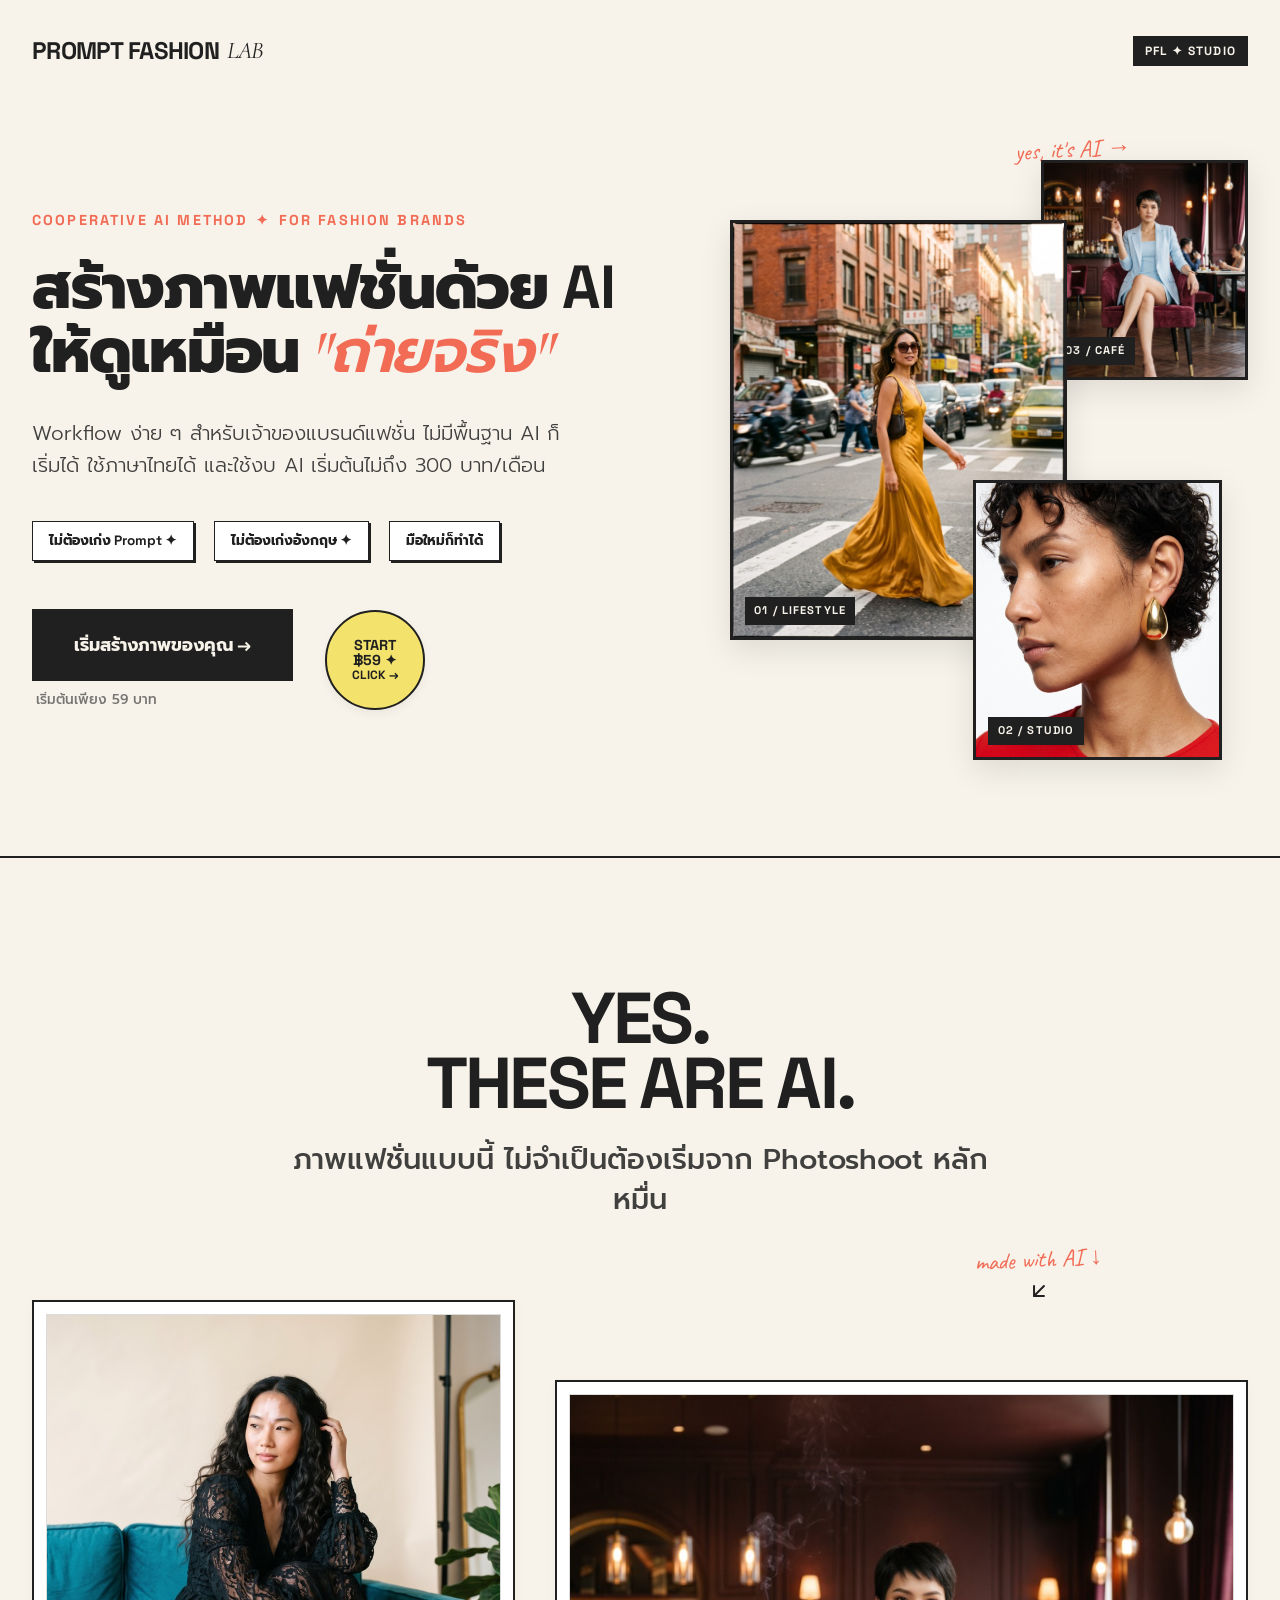
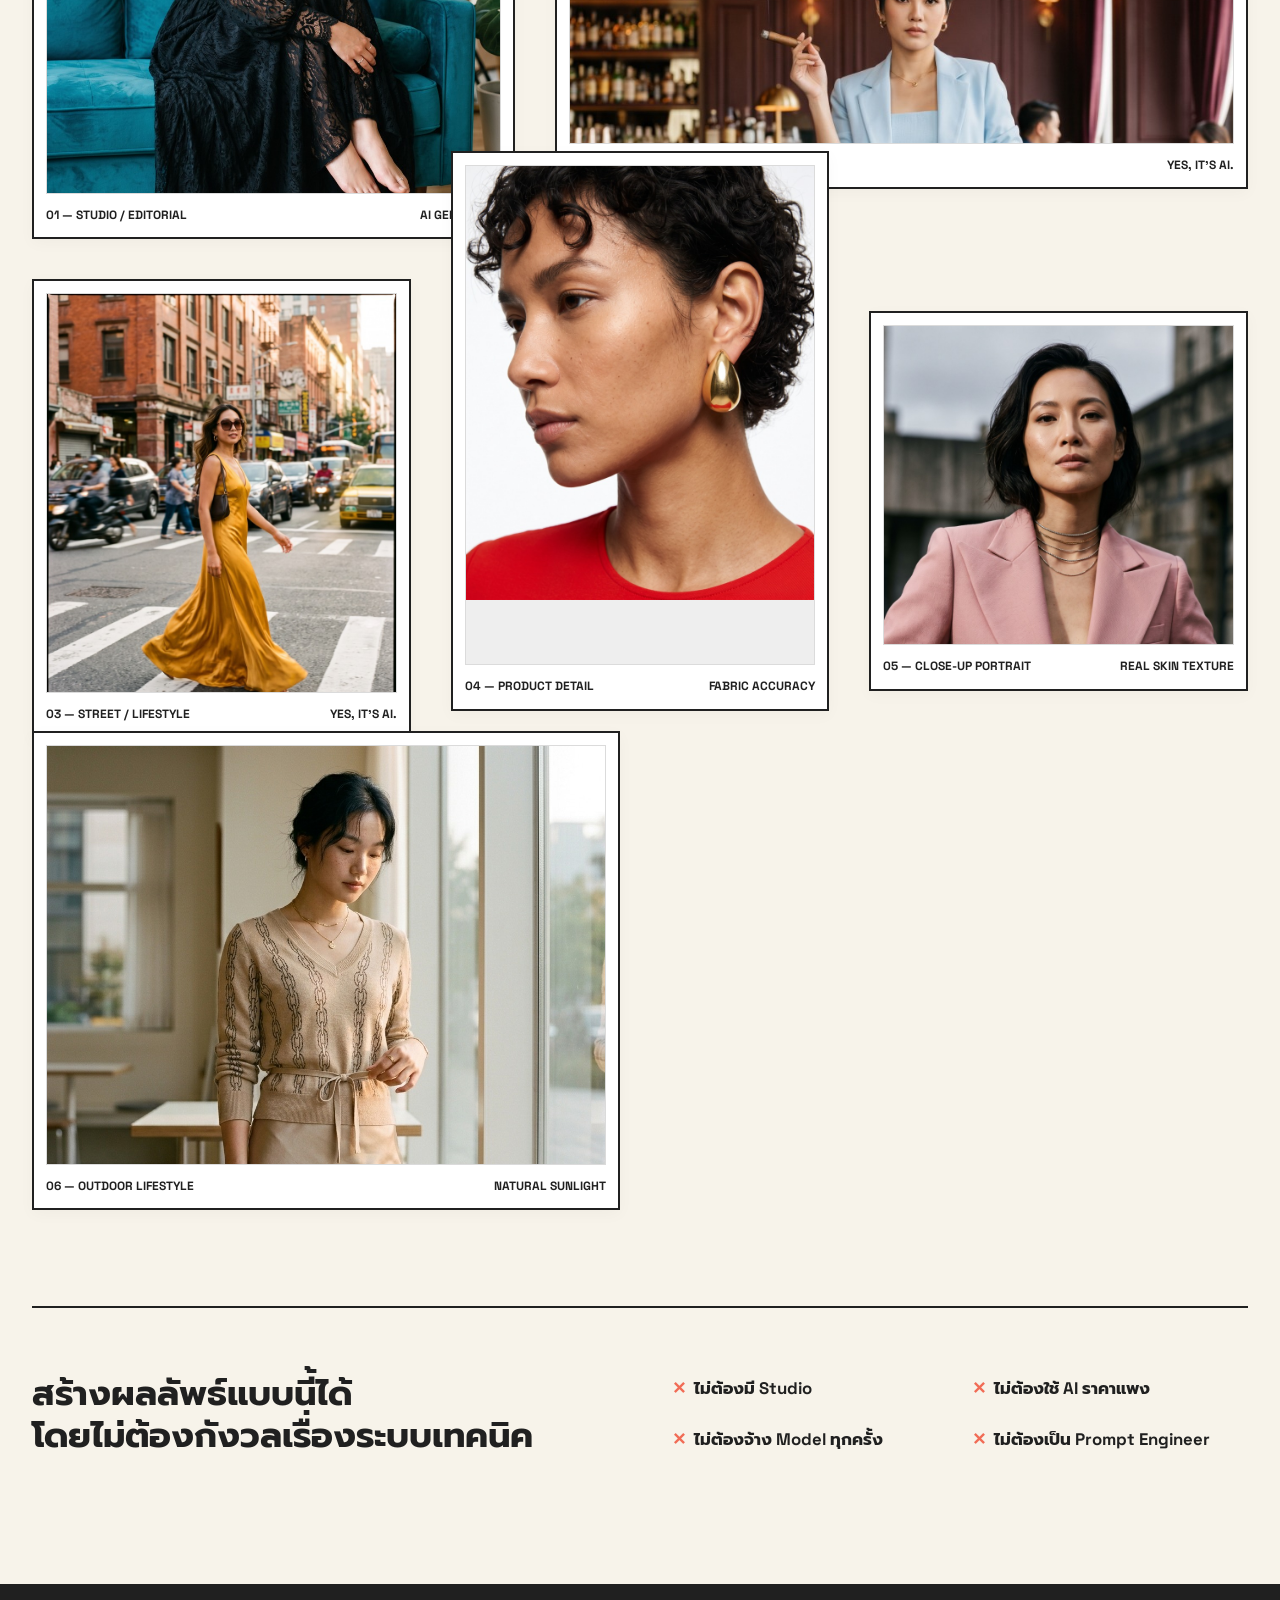
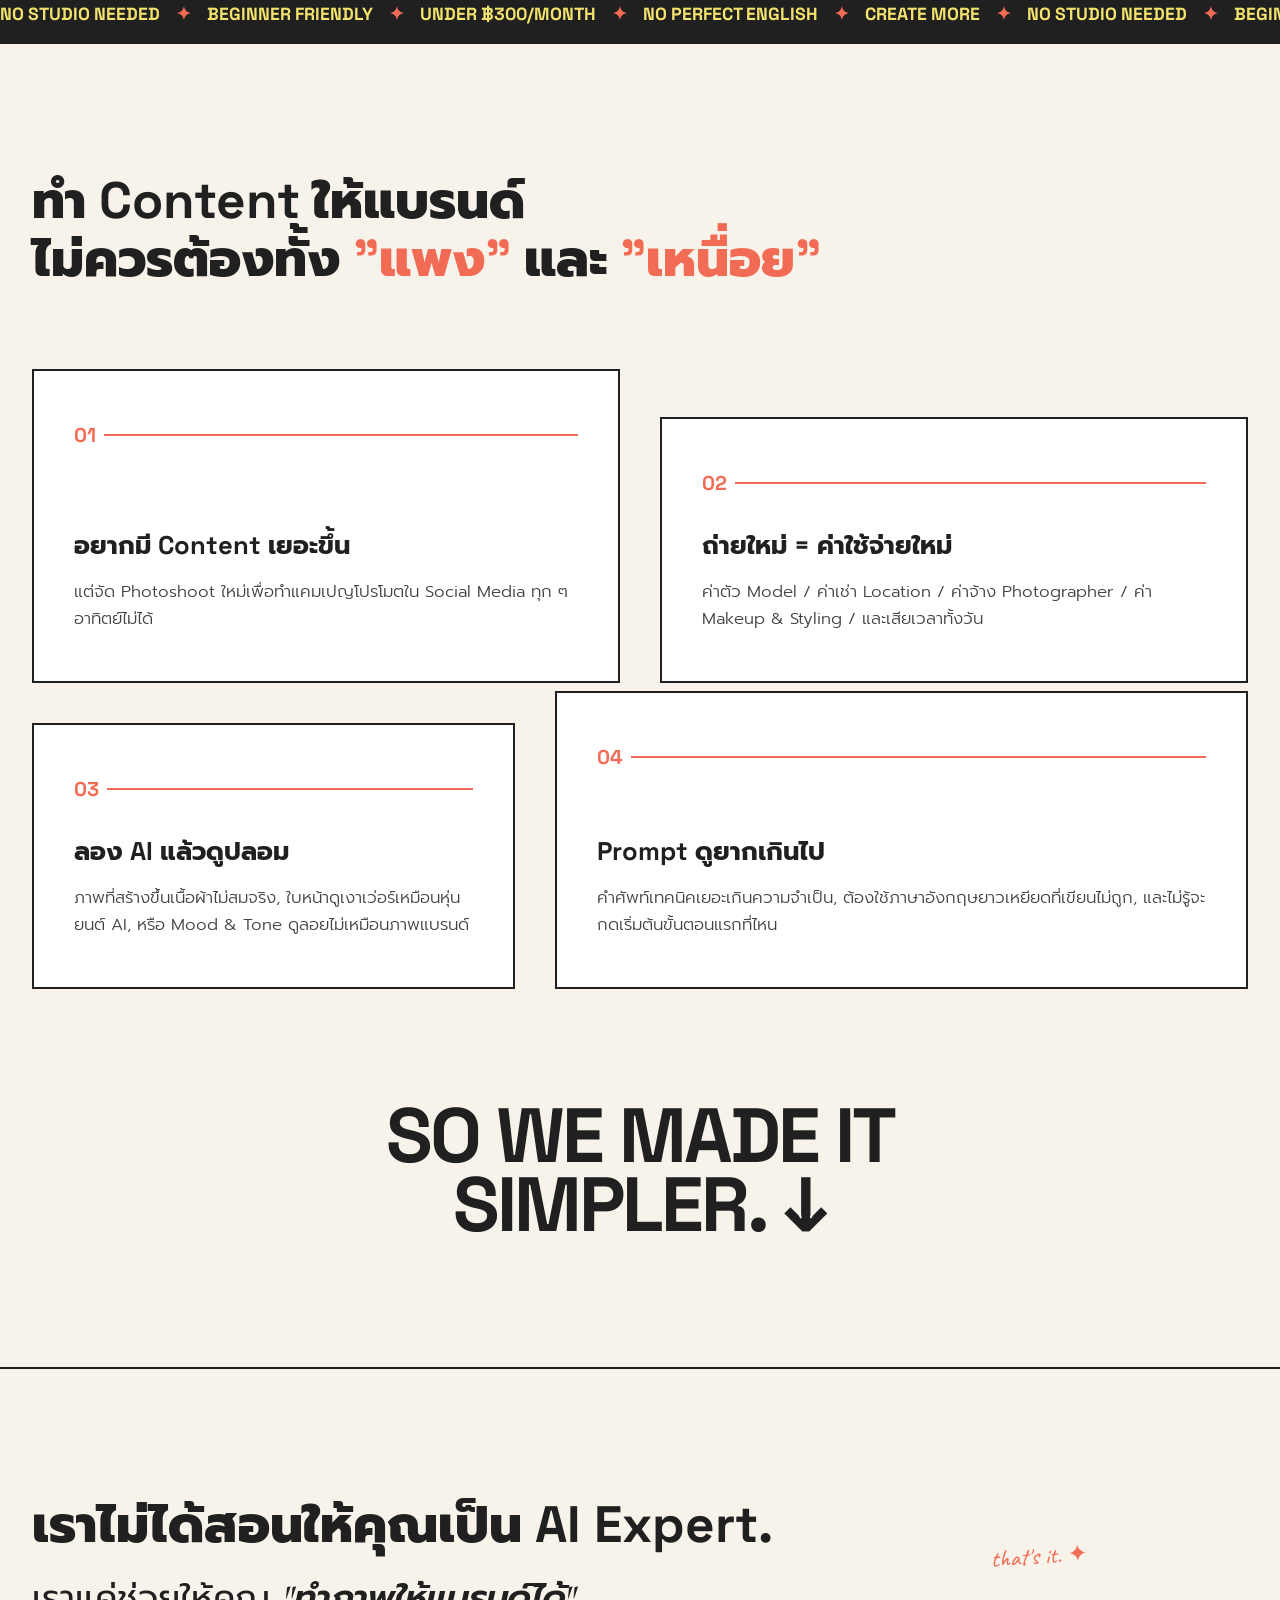
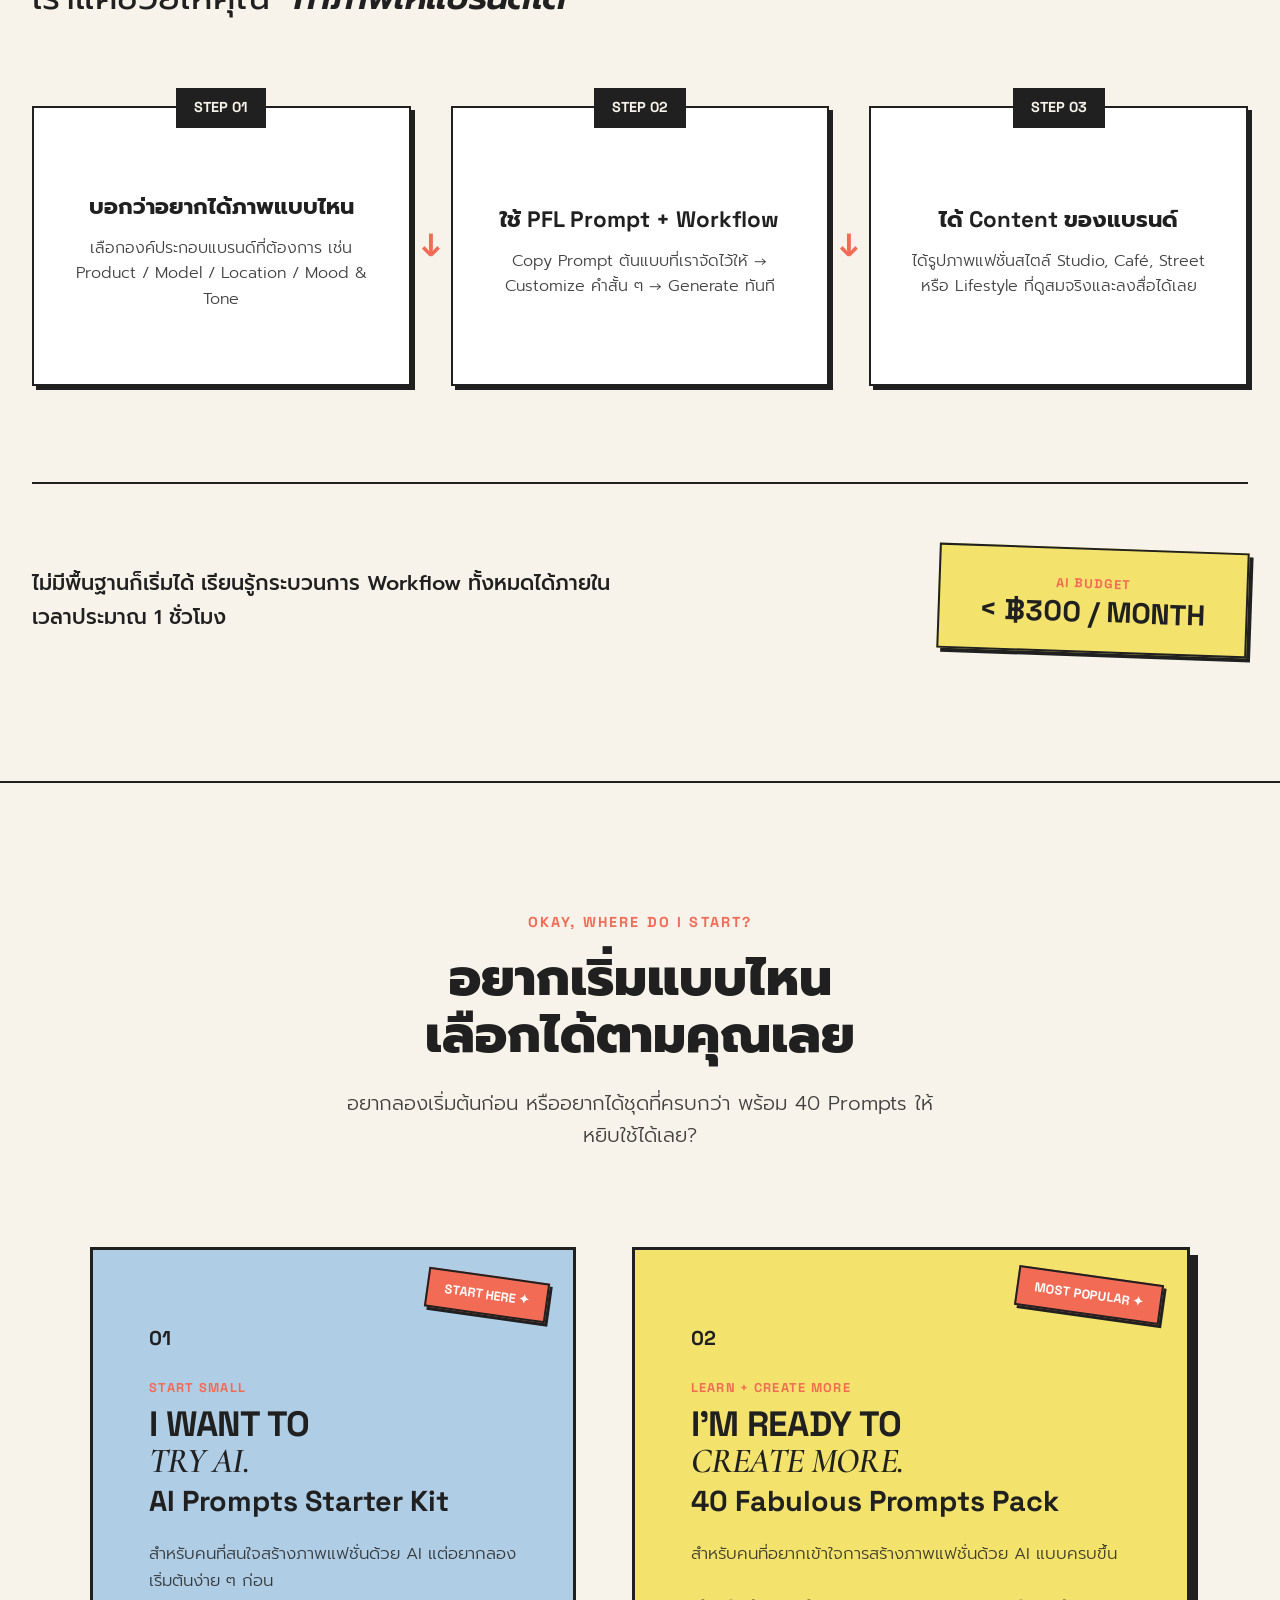
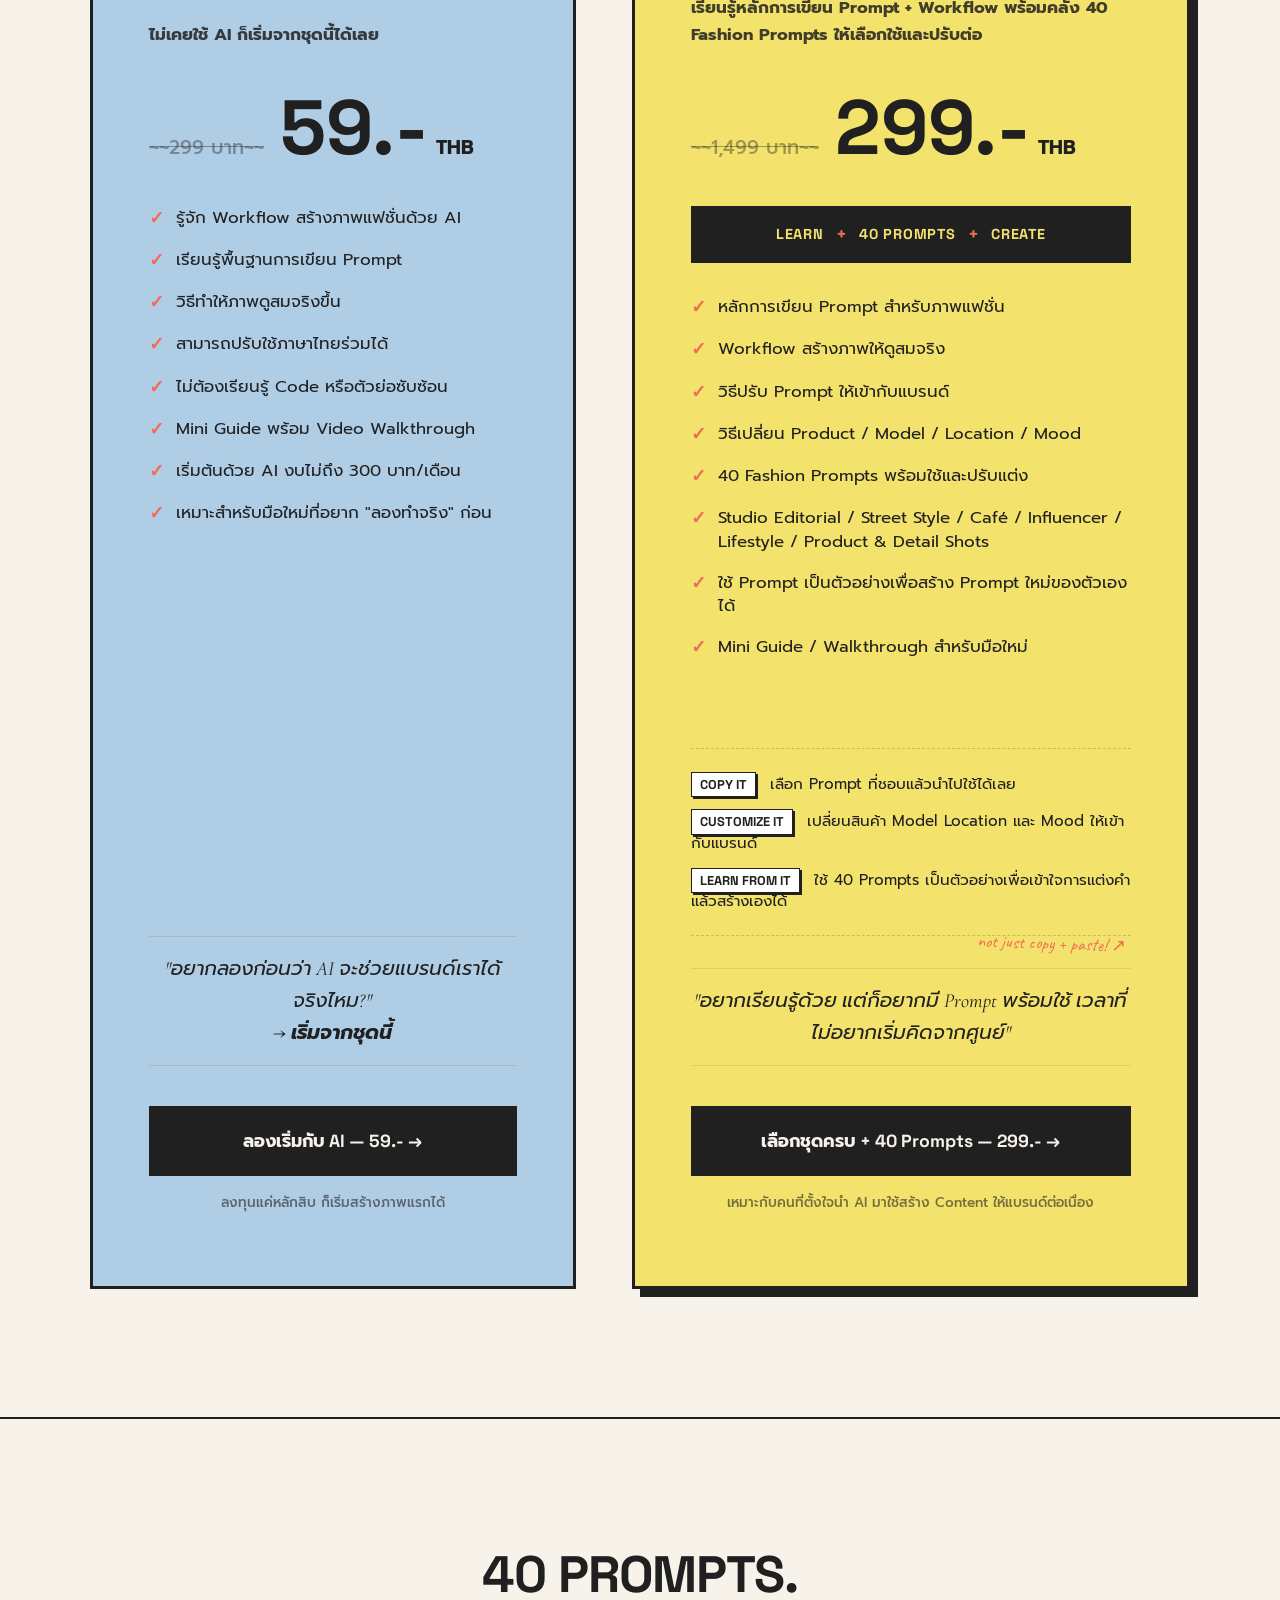
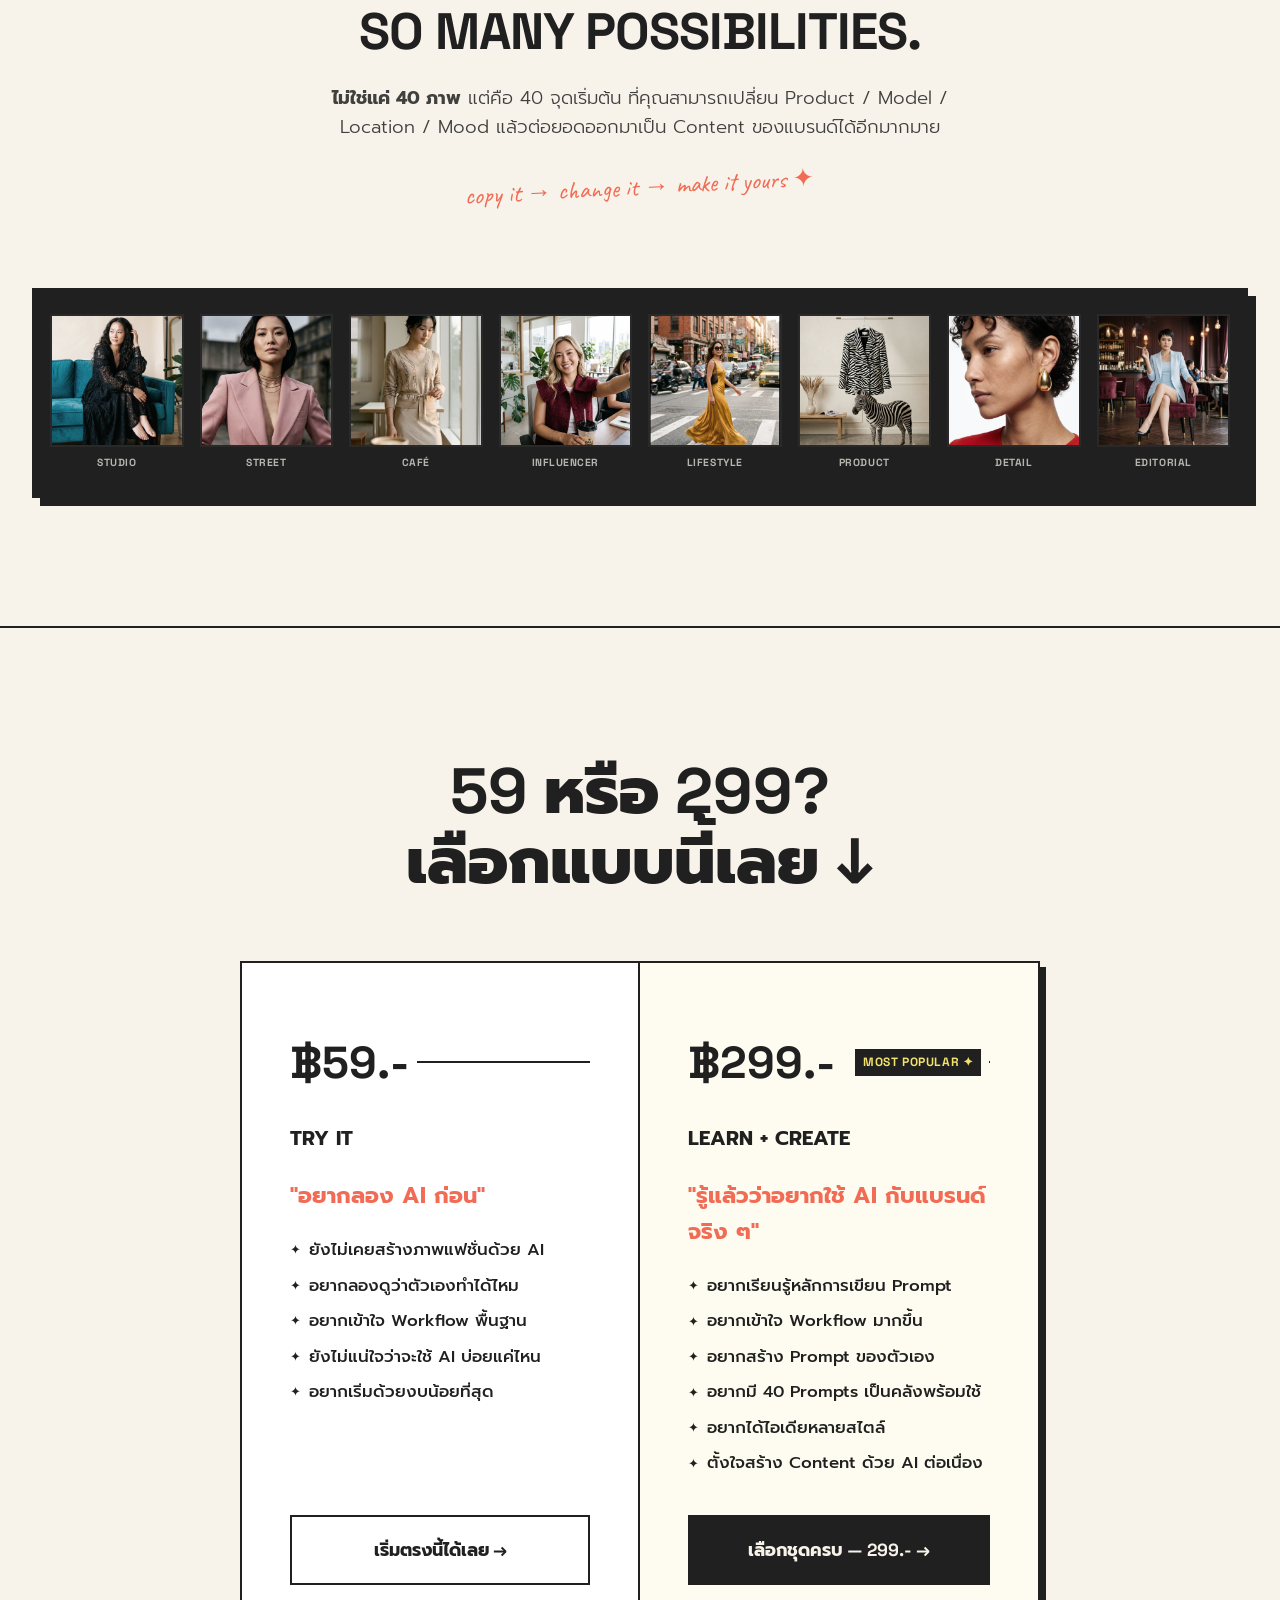
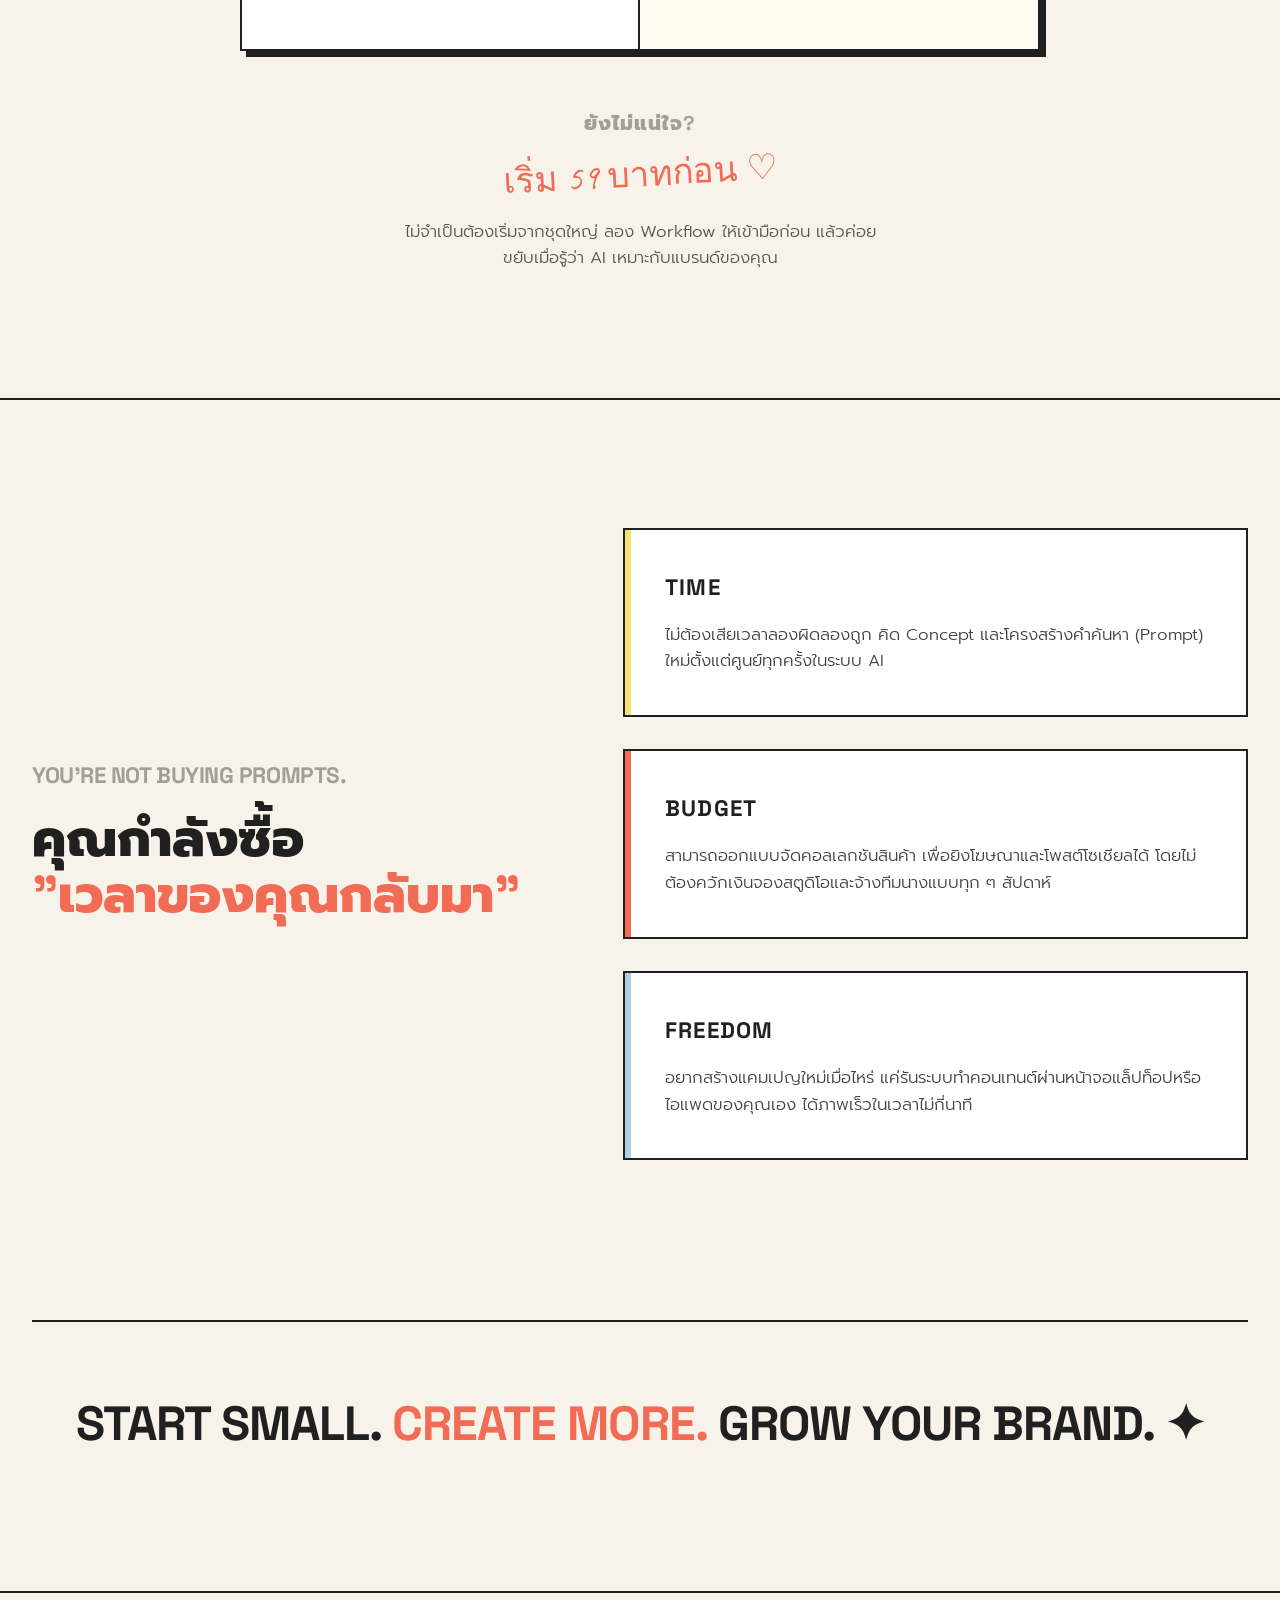
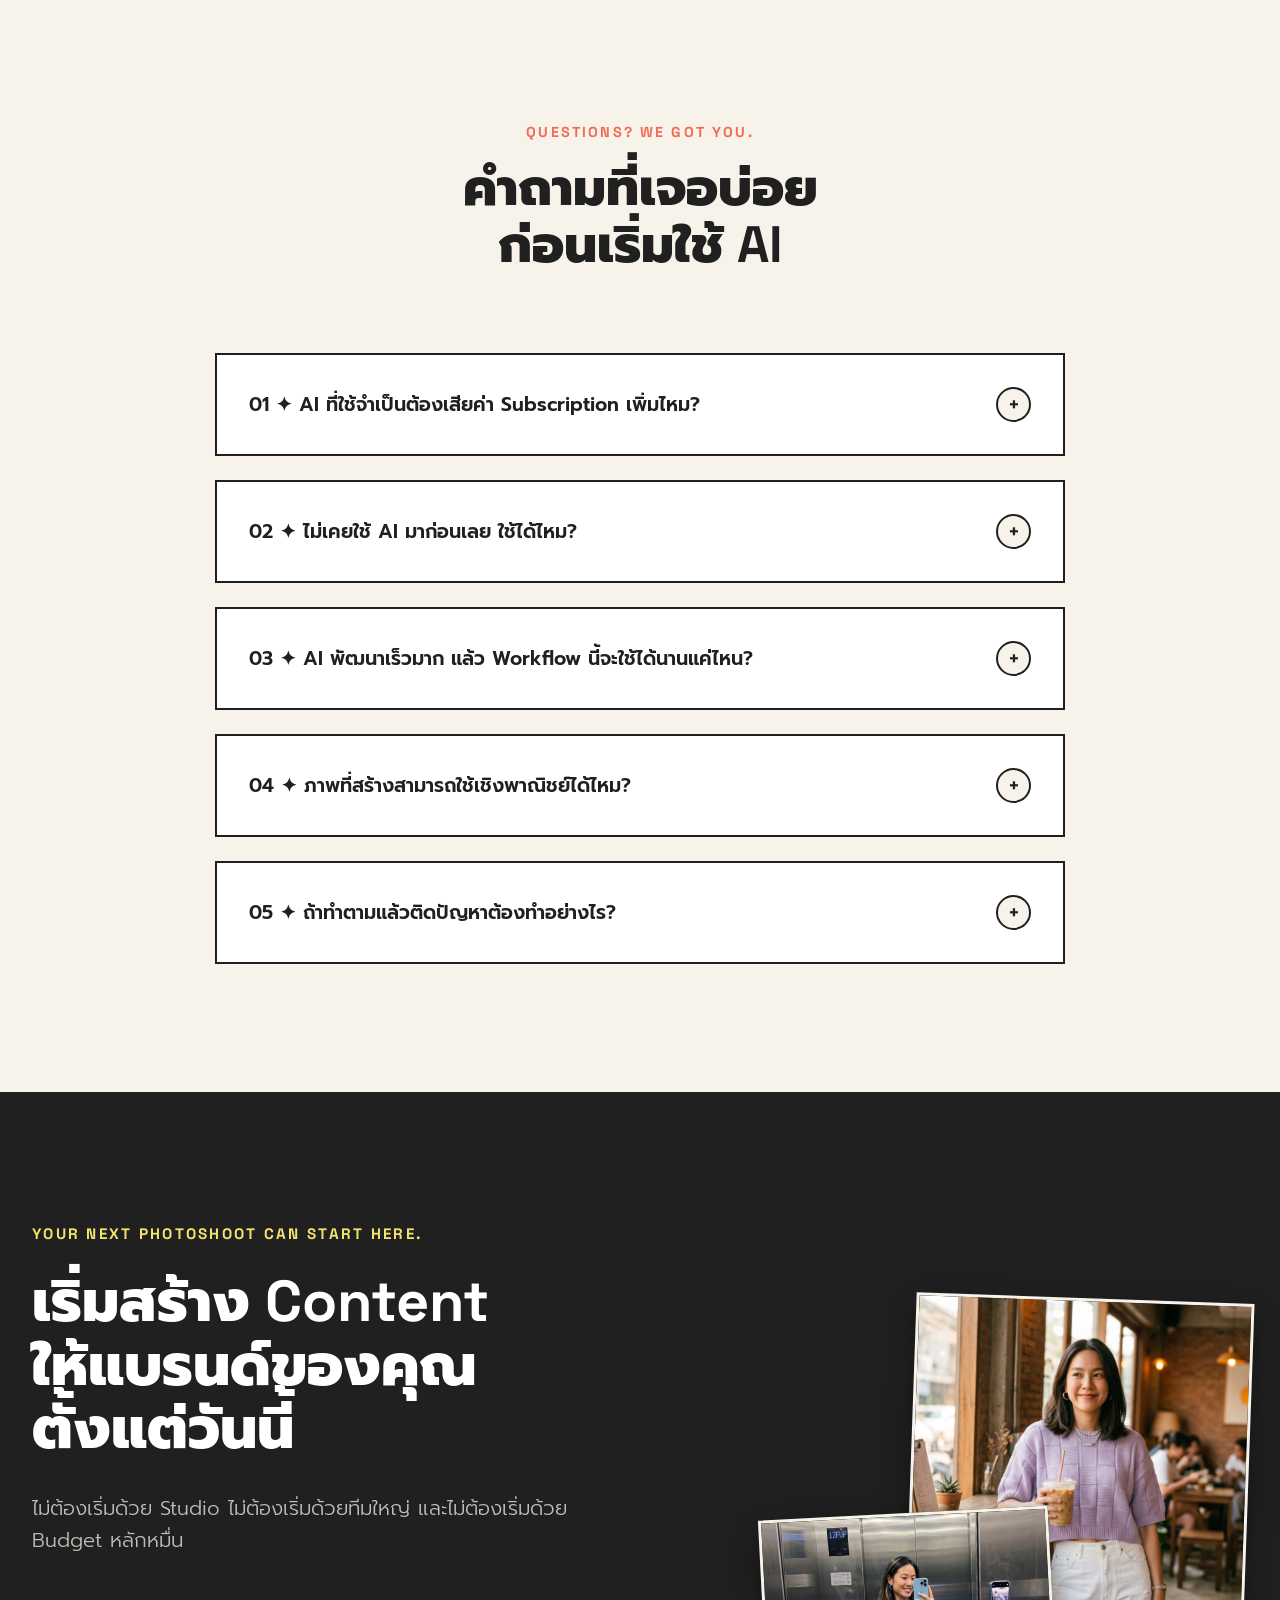
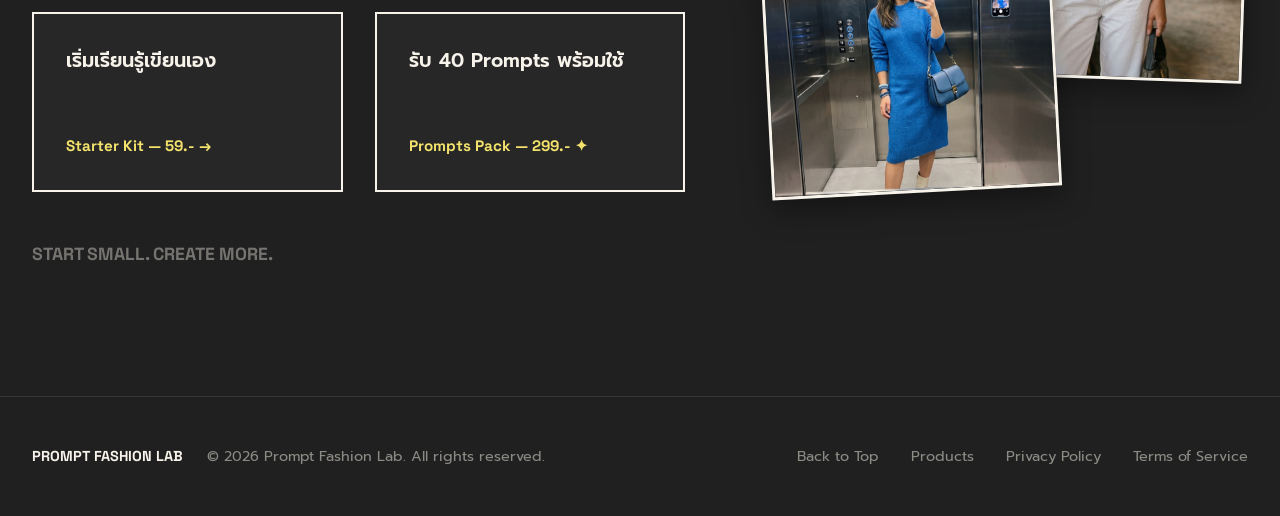
==== index.html @ 4fd1cf27 "New page REnew the page , new style" ====
<!DOCTYPE html>
<html lang="th">
<head>
  <meta charset="UTF-8">
  <meta name="viewport" content="width=device-width, initial-scale=1.0">
  <meta name="description" content="สร้างภาพนางแบบแฟชั่นและคอนเทนต์ร้านค้าสุดพรีเมียมด้วย AI ในราคาประหยัด ด้วยคู่มือ Prompt Fashion Lab (PFL) ที่เข้าใจง่ายและเหมาะสำหรับมือใหม่">
  <meta name="keywords" content="AI, Prompt Fashion Lab, Fashion AI, AI Prompts, Prompts for fashion, สร้างภาพนางแบบ, ร้านค้าแฟชั่น">
  <title>สร้างภาพแฟชั่นด้วย AI ให้ดูเหมือนถ่ายจริง | Prompt Fashion Lab</title>
  
  <!-- Tailwind is explicitly avoided as per stack rules. Vanilla CSS is loaded below. -->
  <link rel="stylesheet" href="styles.css">
</head>
<body>

  <!-- ==========================================
       HEADER / NAVIGATION
       ========================================== -->
  <header>
    <div class="container nav-container">
      <a href="#hero" class="logo">
        PROMPT FASHION <span>LAB</span>
      </a>
      <div class="brand-badge">PFL ✦ STUDIO</div>
    </div>
  </header>

  <!-- ==========================================
       SECTION 1 — HERO
       ========================================== -->
  <section id="hero" class="hero">
    <div class="container hero-grid">
      <div class="hero-content reveal">
        <div class="hero-tagline">
          <span>COOPERATIVE AI METHOD</span> ✦ <span>FOR FASHION BRANDS</span>
        </div>
        <h1 class="hero-title">
          สร้างภาพแฟชั่นด้วย AI<br>
          ให้ดูเหมือน <span class="italic-serif">"ถ่ายจริง"</span>
        </h1>
        <p class="hero-desc">
          Workflow ง่าย ๆ สำหรับเจ้าของแบรนด์แฟชั่น ไม่มีพื้นฐาน AI ก็เริ่มได้ ใช้ภาษาไทยได้ และใช้งบ AI เริ่มต้นไม่ถึง 300 บาท/เดือน
        </p>
        
        <div class="hero-benefits">
          <span class="benefit-label">ไม่ต้องเก่ง Prompt ✦</span>
          <span class="benefit-label">ไม่ต้องเก่งอังกฤษ ✦</span>
          <span class="benefit-label">มือใหม่ก็ทำได้</span>
        </div>

        <div class="hero-cta-area">
          <div class="hero-cta-wrap">
            <a href="#products" class="btn btn-black">เริ่มสร้างภาพของคุณ →</a>
            <span class="cta-subtext">เริ่มต้นเพียง 59 บาท</span>
          </div>
          
          <!-- Playful sticker badge -->
          <div class="sticker-container">
            <div class="sticker-rotate" onclick="document.getElementById('products').scrollIntoView({behavior: 'smooth'})">
              START<br>
              ฿59 ✦
              <span>CLICK →</span>
            </div>
          </div>
        </div>
      </div>

      <!-- Asymmetric Collage -->
      <div class="hero-collage reveal" style="transition-delay: 0.15s;">
        <span class="handwritten hero-handnote">yes, it's AI →</span>
        
        <!-- Large lifestyle fashion image -->
        <div class="collage-img collage-1">
          <img src="images/hero_lifestyle.jpg" alt="Realistic AI lifestyle fashion photo">
          <span class="editorial-label">01 / LIFESTYLE</span>
        </div>
        
        <!-- Smaller studio editorial image -->
        <div class="collage-img collage-2">
          <img src="images/hero_studio.jpg" alt="Realistic AI studio editorial photo">
          <span class="editorial-label">02 / STUDIO</span>
        </div>
        
        <!-- Smaller café/influencer image -->
        <div class="collage-img collage-3">
          <img src="images/hero_cafe.jpg" alt="Realistic AI café portrait">
          <span class="editorial-label">03 / CAFÉ</span>
        </div>
      </div>
    </div>
  </section>

  <!-- ==========================================
       SECTION 2 — SOCIAL PROOF THROUGH VISUALS
       ========================================== -->
  <section class="social-proof section-padding">
    <div class="container">
      <div class="social-proof-header reveal">
        <h2 class="proof-title">YES.<br>THESE ARE AI.</h2>
        <p class="proof-sub">ภาพแฟชั่นแบบนี้ ไม่จำเป็นต้องเริ่มจาก Photoshoot หลักหมื่น</p>
      </div>

      <div class="gallery-layout reveal">
        <!-- Gallery Handnote -->
        <div class="gallery-handnote">
          <span class="handwritten">made with AI ↓</span>
          <svg width="24" height="24" viewBox="0 0 24 24" fill="none" stroke="currentColor" stroke-width="2" stroke-linecap="round" stroke-linejoin="round">
            <line x1="12" y1="5" x2="12" y2="19"></line>
            <polyline points="19 12 12 19 5 12"></polyline>
          </svg>
        </div>

        <!-- 01 Studio Fashion Editorial -->
        <div class="gallery-item gi-1">
          <div class="gallery-img-wrapper">
            <img src="images/gallery_studio.jpg" alt="Studio Fashion Editorial model">
          </div>
          <div class="gallery-caption">
            <span>01 — STUDIO / EDITORIAL</span>
            <span>AI GENERATED</span>
          </div>
        </div>

        <!-- 02 Café Influencer Lifestyle -->
        <div class="gallery-item gi-2">
          <div class="gallery-img-wrapper">
            <img src="images/gallery_cafe.jpg" alt="Café influencer style photo">
          </div>
          <div class="gallery-caption">
            <span>02 — CAFÉ / IPHONE STYLE</span>
            <span>YES, IT'S AI.</span>
          </div>
        </div>

        <!-- 03 Bangkok Street Style -->
        <div class="gallery-item gi-3">
          <div class="gallery-img-wrapper">
            <img src="images/gallery_street.jpg" alt="Bangkok street fashion photo">
          </div>
          <div class="gallery-caption">
            <span>03 — STREET / LIFESTYLE</span>
            <span>YES, IT'S AI.</span>
          </div>
        </div>

        <!-- 04 Product Detail Shot -->
        <div class="gallery-item gi-4">
          <div class="gallery-img-wrapper">
            <img src="images/gallery_product_detail.jpg" alt="Product textile linen detail shot">
          </div>
          <div class="gallery-caption">
            <span>04 — PRODUCT DETAIL</span>
            <span>FABRIC ACCURACY</span>
          </div>
        </div>

        <!-- 05 Close-up Portrait -->
        <div class="gallery-item gi-5">
          <div class="gallery-img-wrapper">
            <img src="images/gallery_portrait.jpg" alt="Close-up portrait photography">
          </div>
          <div class="gallery-caption">
            <span>05 — CLOSE-UP PORTRAIT</span>
            <span>REAL SKIN TEXTURE</span>
          </div>
        </div>

        <!-- 06 Lifestyle Fashion Shot -->
        <div class="gallery-item gi-6">
          <div class="gallery-img-wrapper">
            <img src="images/gallery_lifestyle.jpg" alt="Lifestyle model posing outdoors">
          </div>
          <div class="gallery-caption">
            <span>06 — OUTDOOR LIFESTYLE</span>
            <span>NATURAL SUNLIGHT</span>
          </div>
        </div>
      </div>

      <!-- Gallery Footer Copy -->
      <div class="gallery-footer-info reveal">
        <h3 class="gallery-footer-title">
          สร้างผลลัพธ์แบบนี้ได้<br>
          โดยไม่ต้องกังวลเรื่องระบบเทคนิค
        </h3>
        <ul class="gallery-footer-list">
          <li>ไม่ต้องมี Studio</li>
          <li>ไม่ต้องใช้ AI ราคาแพง</li>
          <li>ไม่ต้องจ้าง Model ทุกครั้ง</li>
          <li>ไม่ต้องเป็น Prompt Engineer</li>
        </ul>
      </div>
    </div>
  </section>

  <!-- ==========================================
       SECTION 3 — MARQUEE BREAK
       ========================================== -->
  <section class="marquee-section">
    <div class="marquee-content">
      <span>NO STUDIO NEEDED <span class="star-icon">✦</span></span>
      <span>BEGINNER FRIENDLY <span class="star-icon">✦</span></span>
      <span>UNDER ฿300/MONTH <span class="star-icon">✦</span></span>
      <span>NO PERFECT ENGLISH <span class="star-icon">✦</span></span>
      <span>CREATE MORE <span class="star-icon">✦</span></span>
      <!-- Duplicate content to ensure smooth loop -->
      <span>NO STUDIO NEEDED <span class="star-icon">✦</span></span>
      <span>BEGINNER FRIENDLY <span class="star-icon">✦</span></span>
      <span>UNDER ฿300/MONTH <span class="star-icon">✦</span></span>
      <span>NO PERFECT ENGLISH <span class="star-icon">✦</span></span>
      <span>CREATE MORE <span class="star-icon">✦</span></span>
    </div>
  </section>

  <!-- ==========================================
       SECTION 4 — PROBLEM
       ========================================== -->
  <section class="problem-section section-padding">
    <div class="container">
      <div class="problem-header reveal">
        <h2 class="problem-title">
          ทำ Content ให้แบรนด์<br>
          ไม่ควรต้องทั้ง <span>"แพง"</span> และ <span>"เหนื่อย"</span>
        </h2>
      </div>

      <div class="problem-grid reveal">
        <!-- Problem Card 01 -->
        <div class="problem-card pc-1">
          <div class="problem-num">01</div>
          <div>
            <h3 class="problem-card-title">อยากมี Content เยอะขึ้น</h3>
            <p>แต่จัด Photoshoot ใหม่เพื่อทำแคมเปญโปรโมตใน Social Media ทุก ๆ อาทิตย์ไม่ได้</p>
          </div>
        </div>

        <!-- Problem Card 02 -->
        <div class="problem-card pc-2">
          <div class="problem-num">02</div>
          <div>
            <h3 class="problem-card-title">ถ่ายใหม่ = ค่าใช้จ่ายใหม่</h3>
            <p>ค่าตัว Model / ค่าเช่า Location / ค่าจ้าง Photographer / ค่า Makeup & Styling / และเสียเวลาทั้งวัน</p>
          </div>
        </div>

        <!-- Problem Card 03 -->
        <div class="problem-card pc-3">
          <div class="problem-num">03</div>
          <div>
            <h3 class="problem-card-title">ลอง AI แล้วดูปลอม</h3>
            <p>ภาพที่สร้างขึ้นเนื้อผ้าไม่สมจริง, ใบหน้าดูเงาเว่อร์เหมือนหุ่นยนต์ AI, หรือ Mood & Tone ดูลอยไม่เหมือนภาพแบรนด์</p>
          </div>
        </div>

        <!-- Problem Card 04 -->
        <div class="problem-card pc-4">
          <div class="problem-num">04</div>
          <div>
            <h3 class="problem-card-title">Prompt ดูยากเกินไป</h3>
            <p>คำศัพท์เทคนิคเยอะเกินความจำเป็น, ต้องใช้ภาษาอังกฤษยาวเหยียดที่เขียนไม่ถูก, และไม่รู้จะกดเริ่มต้นขั้นตอนแรกที่ไหน</p>
          </div>
        </div>
      </div>

      <div class="problem-footer reveal">
        <h2 class="problem-footer-title">
          SO WE MADE IT<br>
          <span>SIMPLER. ↓</span>
        </h2>
      </div>
    </div>
  </section>

  <!-- ==========================================
       SECTION 5 — THE PFL WAY
       ========================================== -->
  <section class="pfl-way section-padding">
    <div class="container">
      <div class="pfl-header reveal">
        <h2 class="pfl-title">เราไม่ได้สอนให้คุณเป็น AI Expert.</h2>
        <div class="pfl-subtitle">เราแค่ช่วยให้คุณ <span class="italic-serif">"ทำภาพให้แบรนด์ได้"</span></div>
      </div>

      <!-- 3-Step Workflow -->
      <div class="workflow-container reveal">
        <!-- Step 1 -->
        <div class="workflow-step">
          <div class="step-num">STEP 01</div>
          <h3>บอกว่าอยากได้ภาพแบบไหน</h3>
          <p>เลือกองค์ประกอบแบรนด์ที่ต้องการ เช่น Product / Model / Location / Mood & Tone</p>
        </div>

        <div class="workflow-arrow">↓</div>

        <!-- Step 2 -->
        <div class="workflow-step">
          <div class="step-num">STEP 02</div>
          <h3>ใช้ PFL Prompt + Workflow</h3>
          <p>Copy Prompt ต้นแบบที่เราจัดไว้ให้ → Customize คำสั้น ๆ → Generate ทันที</p>
        </div>

        <div class="workflow-arrow">↓</div>

        <!-- Step 3 -->
        <div class="workflow-step">
          <div class="step-num">STEP 03</div>
          <h3>ได้ Content ของแบรนด์</h3>
          <p>ได้รูปภาพแฟชั่นสไตล์ Studio, Café, Street หรือ Lifestyle ที่ดูสมจริงและลงสื่อได้เลย</p>
        </div>
      </div>

      <div class="pfl-way-footer reveal">
        <div class="pfl-footer-info">
          ไม่มีพื้นฐานก็เริ่มได้ เรียนรู้กระบวนการ Workflow ทั้งหมดได้ภายในเวลาประมาณ 1 ชั่วโมง
        </div>
        
        <div class="budget-badge">
          <div class="budget-badge-title">AI BUDGET</div>
          <div class="budget-badge-val">&lt; ฿300 / MONTH</div>
        </div>
      </div>

      <div class="pfl-handnote">
        <span class="handwritten">that's it. ✦</span>
      </div>
    </div>
  </section>

  <!-- ==========================================
       SECTION 6 — CHOOSE YOUR WAY
       ========================================== -->
  <section id="products" class="products-section section-padding">
    <div class="container">
      <div class="products-header reveal">
        <div class="products-eyebrow">OKAY, WHERE DO I START?</div>
        <h2 class="products-title">อยากเริ่มแบบไหน<br>เลือกได้ตามคุณเลย</h2>
        <p class="products-subtitle">อยากลองเริ่มต้นก่อน หรืออยากได้ชุดที่ครบกว่า พร้อม 40 Prompts ให้หยิบใช้ได้เลย?</p>
      </div>

      <div class="products-grid">
        <!-- Card 01 - Starter Kit (START SMALL - Powder Blue background) -->
        <div class="product-card pc-starter reveal">
          <div class="card-number">01</div>
          <span class="card-sticker">START HERE ✦</span>
          <div class="card-sub-label">START SMALL</div>
          <div class="card-headline">I WANT TO<br><span class="italic-serif">TRY AI.</span></div>
          <h3 class="card-product-name">AI Prompts Starter Kit</h3>
          <p class="card-desc">สำหรับคนที่สนใจสร้างภาพแฟชั่นด้วย AI แต่อยากลองเริ่มต้นง่าย ๆ ก่อน<br><br><strong>ไม่เคยใช้ AI ก็เริ่มจากชุดนี้ได้เลย</strong></p>
          
          <div class="card-pricing">
            <span class="price-original">~~299 บาท~~</span>
            <span class="price-current">59.-</span>
            <span class="price-unit">THB</span>
          </div>

          <ul class="card-features">
            <li>รู้จัก Workflow สร้างภาพแฟชั่นด้วย AI</li>
            <li>เรียนรู้พื้นฐานการเขียน Prompt</li>
            <li>วิธีทำให้ภาพดูสมจริงขึ้น</li>
            <li>สามารถปรับใช้ภาษาไทยร่วมได้</li>
            <li>ไม่ต้องเรียนรู้ Code หรือตัวย่อซับซ้อน</li>
            <li>Mini Guide พร้อม Video Walkthrough</li>
            <li>เริ่มต้นด้วย AI งบไม่ถึง 300 บาท/เดือน</li>
            <li>เหมาะสำหรับมือใหม่ที่อยาก "ลองทำจริง" ก่อน</li>
          </ul>

          <div class="card-quote">
            "อยากลองก่อนว่า AI จะช่วยแบรนด์เราได้จริงไหม?"<br>
            <strong>→ เริ่มจากชุดนี้</strong>
          </div>
          
          <button class="btn btn-black card-cta" onclick="openCheckout('starter_kit', 'AI Prompts Starter Kit', 59)">
            ลองเริ่มกับ AI — 59.- →
          </button>
          <span class="card-microcopy">ลงทุนแค่หลักสิบ ก็เริ่มสร้างภาพแรกได้</span>
        </div>

        <!-- Card 02 - 40 Prompts (COMPLETE OPTION - Butter Yellow background) -->
        <div class="product-card pc-prompts reveal" style="transition-delay: 0.1s;">
          <div class="card-number">02</div>
          <span class="card-sticker">MOST POPULAR ✦</span>
          <div class="card-sub-label">LEARN + CREATE MORE</div>
          <div class="card-headline">I'M READY TO<br><span class="italic-serif">CREATE MORE.</span></div>
          <h3 class="card-product-name">40 Fabulous Prompts Pack</h3>
          <p class="card-desc">สำหรับคนที่อยากเข้าใจการสร้างภาพแฟชั่นด้วย AI แบบครบขึ้น<br><br><strong>เรียนรู้หลักการเขียน Prompt + Workflow พร้อมคลัง 40 Fashion Prompts ให้เลือกใช้และปรับต่อ</strong></p>
          
          <div class="card-pricing">
            <span class="price-original">~~1,499 บาท~~</span>
            <span class="price-current">299.-</span>
            <span class="price-unit">THB</span>
          </div>

          <div class="card-visual-flow">
            <span>LEARN</span>
            <span class="plus">+</span>
            <span>40 PROMPTS</span>
            <span class="plus">+</span>
            <span>CREATE</span>
          </div>

          <ul class="card-features">
            <li>หลักการเขียน Prompt สำหรับภาพแฟชั่น</li>
            <li>Workflow สร้างภาพให้ดูสมจริง</li>
            <li>วิธีปรับ Prompt ให้เข้ากับแบรนด์</li>
            <li>วิธีเปลี่ยน Product / Model / Location / Mood</li>
            <li>40 Fashion Prompts พร้อมใช้และปรับแต่ง</li>
            <li>Studio Editorial / Street Style / Café / Influencer / Lifestyle / Product & Detail Shots</li>
            <li>ใช้ Prompt เป็นตัวอย่างเพื่อสร้าง Prompt ใหม่ของตัวเองได้</li>
            <li>Mini Guide / Walkthrough สำหรับมือใหม่</li>
          </ul>

          <div class="prompts-three-ways">
            <div class="way-item"><strong>COPY IT</strong> เลือก Prompt ที่ชอบแล้วนำไปใช้ได้เลย</div>
            <div class="way-item"><strong>CUSTOMIZE IT</strong> เปลี่ยนสินค้า Model Location และ Mood ให้เข้ากับแบรนด์</div>
            <div class="way-item"><strong>LEARN FROM IT</strong> ใช้ 40 Prompts เป็นตัวอย่างเพื่อเข้าใจการแต่งคำ แล้วสร้างเองได้</div>
            <span class="handwritten ways-handnote">not just copy + paste! ↗</span>
          </div>

          <div class="card-quote">"อยากเรียนรู้ด้วย แต่ก็อยากมี Prompt พร้อมใช้ เวลาที่ไม่อยากเริ่มคิดจากศูนย์"</div>
          
          <button class="btn btn-black card-cta" onclick="openCheckout('prompts_pack', '40 Fabulous Prompts Pack', 299)">
            เลือกชุดครบ + 40 Prompts — 299.- →
          </button>
          <span class="card-microcopy">เหมาะกับคนที่ตั้งใจนำ AI มาใช้สร้าง Content ให้แบรนด์ต่อเนื่อง</span>
        </div>
      </div>
    </div>
  </section>

  <!-- ==========================================
       SECTION 6B — 40 PROMPTS VALUE CALLOUT
       ========================================== -->
  <section class="contact-sheet-section section-padding">
    <div class="container">
      <div class="contact-sheet-header reveal">
        <h2 class="contact-sheet-title">40 PROMPTS.<br>SO MANY POSSIBILITIES.</h2>
        <p class="contact-sheet-desc">
          <strong>ไม่ใช่แค่ 40 ภาพ</strong> แต่คือ 40 จุดเริ่มต้น ที่คุณสามารถเปลี่ยน Product / Model / Location / Mood แล้วต่อยอดออกมาเป็น Content ของแบรนด์ได้อีกมากมาย
        </p>
        <span class="handwritten contact-sheet-handnote">copy it → change it → make it yours ✦</span>
      </div>

      <div class="contact-sheet-grid reveal">
        <!-- Category 1: Studio -->
        <div class="contact-sheet-item">
          <div class="cs-image-wrapper">
            <img src="images/sheet_studio.jpg" alt="Studio fashion photography thumbnail">
          </div>
          <span class="cs-label">STUDIO</span>
        </div>
        <!-- Category 2: Street -->
        <div class="contact-sheet-item">
          <div class="cs-image-wrapper">
            <img src="images/sheet_street.jpg" alt="Street fashion style thumbnail">
          </div>
          <span class="cs-label">STREET</span>
        </div>
        <!-- Category 3: Café -->
        <div class="contact-sheet-item">
          <div class="cs-image-wrapper">
            <img src="images/sheet_cafe.jpg" alt="Café fashion style thumbnail">
          </div>
          <span class="cs-label">CAFÉ</span>
        </div>
        <!-- Category 4: Influencer -->
        <div class="contact-sheet-item">
          <div class="cs-image-wrapper">
            <img src="images/sheet_influencer.jpg" alt="Influencer fashion photography thumbnail">
          </div>
          <span class="cs-label">INFLUENCER</span>
        </div>
        <!-- Category 5: Lifestyle -->
        <div class="contact-sheet-item">
          <div class="cs-image-wrapper">
            <img src="images/sheet_lifestyle.jpg" alt="Lifestyle model posing thumbnail">
          </div>
          <span class="cs-label">LIFESTYLE</span>
        </div>
        <!-- Category 6: Product -->
        <div class="contact-sheet-item">
          <div class="cs-image-wrapper">
            <img src="images/gallery_product.jpg" alt="Product catalog photography thumbnail">
          </div>
          <span class="cs-label">PRODUCT</span>
        </div>
        <!-- Category 7: Detail -->
        <div class="contact-sheet-item">
          <div class="cs-image-wrapper">
            <img src="images/gallery_detail.jpg" alt="Textile detail close-up thumbnail">
          </div>
          <span class="cs-label">DETAIL</span>
        </div>
        <!-- Category 8: Editorial -->
        <div class="contact-sheet-item">
          <div class="cs-image-wrapper">
            <img src="images/sheet_editorial.jpg" alt="Editorial model posing thumbnail">
          </div>
          <span class="cs-label">EDITORIAL</span>
        </div>
      </div>
    </div>
  </section>

  <!-- ==========================================
       SECTION 7 — WHICH ONE IS FOR ME?
       ========================================== -->
  <section class="comparison-section section-padding">
    <div class="container">
      <div class="comparison-header reveal">
        <h2 class="comparison-title">
          59 หรือ 299?<br>
          <span>เลือกแบบนี้เลย ↓</span>
        </h2>
      </div>

      <div class="comparison-box reveal">
        <!-- Option Left (59 THB - TRY IT) -->
        <div class="comp-column comp-left">
          <div class="comp-price-tag">฿59.-</div>
          <div class="comp-label">TRY IT</div>
          <div class="comp-large-copy">"อยากลอง AI ก่อน"</div>
          <ul class="comp-bullets-list">
            <li class="comp-bullet">ยังไม่เคยสร้างภาพแฟชั่นด้วย AI</li>
            <li class="comp-bullet">อยากลองดูว่าตัวเองทำได้ไหม</li>
            <li class="comp-bullet">อยากเข้าใจ Workflow พื้นฐาน</li>
            <li class="comp-bullet">ยังไม่แน่ใจว่าจะใช้ AI บ่อยแค่ไหน</li>
            <li class="comp-bullet">อยากเริ่มด้วยงบน้อยที่สุด</li>
          </ul>
          <button class="btn btn-outline comp-cta-btn" style="margin-top: auto;" onclick="openCheckout('starter_kit', 'AI Prompts Starter Kit', 59)">เริ่มตรงนี้ได้เลย →</button>
        </div>

        <!-- Option Right (299 THB - LEARN + CREATE) -->
        <div class="comp-column comp-right">
          <div class="comp-price-tag">฿299.- <span class="comp-pop-star">MOST POPULAR ✦</span></div>
          <div class="comp-label">LEARN + CREATE</div>
          <div class="comp-large-copy">"รู้แล้วว่าอยากใช้ AI กับแบรนด์จริง ๆ"</div>
          <ul class="comp-bullets-list">
            <li class="comp-bullet">อยากเรียนรู้หลักการเขียน Prompt</li>
            <li class="comp-bullet">อยากเข้าใจ Workflow มากขึ้น</li>
            <li class="comp-bullet">อยากสร้าง Prompt ของตัวเอง</li>
            <li class="comp-bullet">อยากมี 40 Prompts เป็นคลังพร้อมใช้</li>
            <li class="comp-bullet">อยากได้ไอเดียหลายสไตล์</li>
            <li class="comp-bullet">ตั้งใจสร้าง Content ด้วย AI ต่อเนื่อง</li>
          </ul>
          <button class="btn btn-black comp-cta-btn" style="margin-top: auto;" onclick="openCheckout('prompts_pack', '40 Fabulous Prompts Pack', 299)">เลือกชุดครบ — 299.- →</button>
        </div>
      </div>

      <div class="comp-recommendation reveal">
        <div class="recommendation-box">
          <p class="rec-title">ยังไม่แน่ใจ?</p>
          <span class="handwritten font-rec-text" onclick="openCheckout('starter_kit', 'AI Prompts Starter Kit', 59)">
            เริ่ม 59 บาทก่อน ♡
          </span>
          <p class="rec-desc">ไม่จำเป็นต้องเริ่มจากชุดใหญ่ ลอง Workflow ให้เข้ามือก่อน แล้วค่อยขยับเมื่อรู้ว่า AI เหมาะกับแบรนด์ของคุณ</p>
        </div>
      </div>
    </div>
  </section>

  <!-- ==========================================
       SECTION 8 — VALUE / WHAT YOU REALLY BUY
       ========================================== -->
  <section class="value-section section-padding">
    <div class="container">
      <div class="value-container">
        <div class="value-sidebar reveal">
          <div class="value-eyebrow">YOU'RE NOT BUYING PROMPTS.</div>
          <h2 class="value-title">
            คุณกำลังซื้อ<br>
            <span>"เวลาของคุณกลับมา"</span>
          </h2>
        </div>

        <div class="value-grid reveal" style="transition-delay: 0.1s;">
          <!-- Time block -->
          <div class="value-card vc-time">
            <div class="value-card-header">TIME</div>
            <p>ไม่ต้องเสียเวลาลองผิดลองถูก คิด Concept และโครงสร้างคำค้นหา (Prompt) ใหม่ตั้งแต่ศูนย์ทุกครั้งในระบบ AI</p>
          </div>

          <!-- Budget block -->
          <div class="value-card vc-budget">
            <div class="value-card-header">BUDGET</div>
            <p>สามารถออกแบบจัดคอลเลกชันสินค้า เพื่อยิงโฆษณาและโพสต์โซเชียลได้ โดยไม่ต้องควักเงินจองสตูดิโอและจ้างทีมนางแบบทุก ๆ สัปดาห์</p>
          </div>

          <!-- Freedom block -->
          <div class="value-card vc-freedom">
            <div class="value-card-header">FREEDOM</div>
            <p>อยากสร้างแคมเปญใหม่เมื่อไหร่ แค่รันระบบทำคอนเทนต์ผ่านหน้าจอแล็ปท็อปหรือไอแพดของคุณเอง ได้ภาพเร็วในเวลาไม่กี่นาที</p>
          </div>
        </div>

        <div class="value-footer reveal">
          <div class="value-footer-text">
            START SMALL. <span>CREATE MORE.</span> GROW YOUR BRAND. ✦
          </div>
        </div>
      </div>
    </div>
  </section>

  <!-- ==========================================
       SECTION 9 — FAQ
       ========================================== -->
  <section class="faq-section section-padding">
    <div class="container">
      <div class="faq-header reveal">
        <div class="faq-eyebrow" style="font-family: var(--font-grotesk); font-size: 0.9rem; font-weight: 800; letter-spacing: 0.15em; color: var(--color-coral); margin-bottom: 1rem;">QUESTIONS? WE GOT YOU.</div>
        <h2 class="faq-title">คำถามที่เจอบ่อย<br>ก่อนเริ่มใช้ AI</h2>
      </div>

      <div class="faq-list reveal">
        <!-- Q1 -->
        <div class="faq-item">
          <button class="faq-question-btn">
            <span>01 ✦ AI ที่ใช้จำเป็นต้องเสียค่า Subscription เพิ่มไหม?</span>
            <span class="faq-icon-wrap">+</span>
          </button>
          <div class="faq-answer">
            <div class="faq-answer-inner">
              ไม่จำเป็นค่ะ สามารถเริ่มจากแพ็กเกจฟรีได้ แต่อาจมีข้อจำกัดเรื่องจำนวนภาพหรือฟีเจอร์ หากต้องการสร้างภาพมากขึ้น สามารถเลือกแพ็กเกจเริ่มต้นราคาหลักร้อยได้ โดย Workflow ของ PFL ถูกออกแบบมาให้สามารถเริ่มต้นได้ด้วยงบ AI ไม่ถึง 300 บาท/เดือน
            </div>
          </div>
        </div>

        <!-- Q2 -->
        <div class="faq-item">
          <button class="faq-question-btn">
            <span>02 ✦ ไม่เคยใช้ AI มาก่อนเลย ใช้ได้ไหม?</span>
            <span class="faq-icon-wrap">+</span>
          </button>
          <div class="faq-answer">
            <div class="faq-answer-inner">
              ได้ค่ะ เนื้อหาออกแบบมาสำหรับมือใหม่โดยเฉพาะ มี Mini Guide / Video Walkthrough พาทำตั้งแต่เริ่มต้นจนสามารถสร้างภาพได้ ไม่ต้องมีพื้นฐาน AI ไม่ต้องรู้ Code และไม่จำเป็นต้องเก่งภาษาอังกฤษ
            </div>
          </div>
        </div>

        <!-- Q3 -->
        <div class="faq-item">
          <button class="faq-question-btn">
            <span>03 ✦ AI พัฒนาเร็วมาก แล้ว Workflow นี้จะใช้ได้นานแค่ไหน?</span>
            <span class="faq-icon-wrap">+</span>
          </button>
          <div class="faq-answer">
            <div class="faq-answer-inner">
              เราเข้าใจดีค่ะว่า AI เปลี่ยนแปลงเร็วมาก เพราะฉะนั้น PFL ไม่ได้ตั้งใจทำ Ebook แล้วปล่อยให้เนื้อหาหยุดอยู่ที่ Version แรก<br><br>
              <strong>หากมีการเปลี่ยนแปลงสำคัญของเครื่องมือ หรือมี Workflow ใหม่ที่ช่วยให้การสร้างภาพง่ายขึ้นและได้ผลลัพธ์ดีขึ้น เราจะอัปเดตเนื้อหาภายใน Ebook ให้เหมาะกับการใช้งาน</strong> เมื่อตัว Ebook มี Version ใหม่ เราจะส่ง Email แจ้งให้ลูกค้าทราบ พร้อมแนะนำให้ Download Version ล่าสุด<br><br>
              
              <!-- Update Guarantee Visual Callout -->
              <div class="faq-update-badge">
                <div class="badge-tag">BUY ONCE STAY UPDATED ✦</div>
                <p>เมื่อมี Update สำคัญ เราจะบอกคุณเองทาง Email</p>
              </div>
            </div>
          </div>
        </div>

        <!-- Q4 -->
        <div class="faq-item">
          <button class="faq-question-btn">
            <span>04 ✦ ภาพที่สร้างสามารถใช้เชิงพาณิชย์ได้ไหม?</span>
            <span class="faq-icon-wrap">+</span>
          </button>
          <div class="faq-answer">
            <div class="faq-answer-inner">
              Prompts ของ PFL สามารถนำไปใช้สร้างภาพสำหรับ Content ของแบรนด์ได้ค่ะ อย่างไรก็ตาม สิทธิ์ในการใช้งานเชิงพาณิชย์ของภาพที่ Generate อาจขึ้นอยู่กับเงื่อนไขของ AI Platform และแพ็กเกจที่เลือกใช้ จึงควรตรวจสอบ Terms ของ Platform นั้นก่อนนำภาพไปใช้เชิงพาณิชย์
            </div>
          </div>
        </div>

        <!-- Q5 -->
        <div class="faq-item">
          <button class="faq-question-btn">
            <span>05 ✦ ถ้าทำตามแล้วติดปัญหาต้องทำอย่างไร?</span>
            <span class="faq-icon-wrap">+</span>
          </button>
          <div class="faq-answer">
            <div class="faq-answer-inner">
              สามารถ Inbox หรือส่ง Email มาสอบถามทีมงาน Prompt Fashion Lab ได้ค่ะ เราอยากให้คุณไม่ได้แค่ "มี Ebook" แต่สามารถนำสิ่งที่เรียนรู้ไปสร้าง Content ให้แบรนด์ได้จริง
            </div>
          </div>
        </div>
      </div>
    </div>
  </section>

  <!-- ==========================================
       SECTION 10 — FINAL CTA
       ========================================== -->
  <section class="final-cta section-padding">
    <div class="container final-cta-grid">
      <div class="final-content reveal">
        <div class="final-eyebrow">YOUR NEXT PHOTOSHOOT CAN START HERE.</div>
        <h2 class="final-title">
          เริ่มสร้าง Content<br>
          ให้แบรนด์ของคุณ<br>
          ตั้งแต่วันนี้
        </h2>
        <p class="final-desc">
          ไม่ต้องเริ่มด้วย Studio ไม่ต้องเริ่มด้วยทีมใหญ่ และไม่ต้องเริ่มด้วย Budget หลักหมื่น
        </p>

        <div class="final-options">
          <div class="final-opt-card">
            <div class="final-opt-title">เริ่มเรียนรู้เขียนเอง</div>
            <a href="#products" class="final-opt-btn" onclick="document.getElementById('products').scrollIntoView({behavior: 'smooth'})">
              Starter Kit — 59.- →
            </a>
          </div>
          <div class="final-opt-card">
            <div class="final-opt-title">รับ 40 Prompts พร้อมใช้</div>
            <a href="#products" class="final-opt-btn" onclick="document.getElementById('products').scrollIntoView({behavior: 'smooth'})">
              Prompts Pack — 299.- ✦
            </a>
          </div>
        </div>

        <div class="final-tagline">Start small. Create more.</div>
      </div>

      <!-- Final Image Collage -->
      <div class="final-collage reveal" style="transition-delay: 0.15s;">
        <div class="final-img final-collage-1">
          <img src="images/final_cta_1.jpg" alt="Premium AI fashion editorial">
        </div>
        <div class="final-img final-collage-2">
          <img src="images/final_cta_2.jpg" alt="Urban BKK street style AI photo">
        </div>
      </div>
    </div>
  </section>

  <!-- ==========================================
       FOOTER
       ========================================== -->
  <footer>
    <div class="container footer-container">
      <div class="footer-copy">
        <span class="footer-brand">PROMPT FASHION LAB</span>
        <span>&copy; 2026 Prompt Fashion Lab. All rights reserved.</span>
      </div>
      <div class="footer-links">
        <a href="#hero">Back to Top</a>
        <a href="#products">Products</a>
        <a href="#">Privacy Policy</a>
        <a href="#">Terms of Service</a>
      </div>
    </div>
  </footer>

  <!-- ==========================================
       STICKY MOBILE CTA
       ========================================== -->
  <div id="stickyMobileCta" class="sticky-mobile-cta">
    <div class="sticky-info">
      <div class="sticky-title">สร้างภาพแบรนด์ด้วย AI</div>
      <div class="sticky-price">เริ่มต้นเพียง 59.-</div>
    </div>
    <a href="#products" class="sticky-btn">เริ่มต้นใช้งาน →</a>
  </div>

  <!-- ==========================================
       INTERACTIVE UPGRADE MODAL (Photoshoot Generator)
       ========================================== -->
  <div id="checkoutModal" class="modal-overlay">
    <div class="modal-card">
      <button id="modalClose" class="modal-close" aria-label="Close modal">&times;</button>
      
      <div class="modal-eyebrow">ORDER UPGRADE OFFER</div>
      <h2 class="modal-title">ยินดีต้อนรับสู่สังคม PFL!</h2>
      
      <p class="modal-desc">
        คุณได้เลือกสินค้า: <strong id="selectedProductName">Starter Kit</strong> (<span id="modalBasePrice">59 THB</span>)
      </p>

      <!-- PFL Photoshoot Generator Upgrade Card -->
      <div class="upgrade-item">
        <div class="upgrade-info">
          <span class="upgrade-name">⚡ Add-on: PFL Photoshoot Generator</span>
          <span class="upgrade-price">+499 THB (ปกติ 999 THB - ประหยัด 50%)</span>
          <p style="font-size: 0.85rem; color: rgba(32,32,32,0.8); margin-top: 0.25rem;">
            อัปเกรดเป็นเครื่องมือเจนภาพอัจฉริยะ ป้อนคำสั้น ๆ ได้รูปตามใจนึกทันทีโดยไม่ต้องจำสูตรยาว ๆ
          </p>
        </div>
        <div id="upgradeCheckbox" class="upgrade-checkbox" aria-label="Toggle upgrade option"></div>
      </div>

      <div class="modal-actions">
        <button id="modalCheckoutBtn" class="btn btn-black modal-checkout-btn">
          ดำเนินการชำระเงิน (<span id="modalTotalPrice">59 THB</span>) →
        </button>
        <div id="modalSkip" class="modal-skip">ชำระเงินสำหรับสินค้าหลักเท่านั้น (ไม่รับอัปเกรด)</div>
      </div>
    </div>
  </div>

  <!-- Script Import -->
  <script src="script.js"></script>
</body>
</html>
---- styles.css ----
/* ==========================================================================
   PROMPT FASHION LAB (PFL) - DESIGN SYSTEM & LAYOUTS
   Style Guide: Fashion Editorial × Creative Studio × Playful
   ========================================================================== */

/* Google Fonts Import */
@import url('https://fonts.googleapis.com/css2?family=Caveat:wght@600;700&family=Cormorant+Garamond:ital,wght@1,400;1,600;1,700&family=Prompt:ital,wght@0,300;0,400;0,500;0,600;0,700;1,300;1,400;1,500;1,600;1,700&family=Space+Grotesk:wght@500;700;800&display=swap');

:root {
  /* Color Palette */
  --color-ivory: #F7F3EA;       /* Neutral Base (70%) */
  --color-black: #202020;       /* Neutral Dark */
  --color-black-rgb: 32, 32, 32;
  --color-yellow: #F3E36C;      /* Accent (20%) */
  --color-coral: #F16B55;       /* Accent Coral (5%) */
  --color-blue: #AFCDE5;        /* Accent Blue (5%) */
  --color-white: #FFFFFF;
  
  /* Fonts */
  --font-grotesk: 'Space Grotesk', 'Prompt', sans-serif;
  --font-serif: 'Cormorant Garamond', 'Prompt', serif;
  --font-thai: 'Prompt', sans-serif;
  --font-hand: 'Caveat', cursive;

  /* Transitions */
  --transition-smooth: all 0.4s cubic-bezier(0.16, 1, 0.3, 1);
  --transition-fast: all 0.2s ease-out;
}

/* Reset & Base Styles */
*, *::before, *::after {
  box-sizing: border-box;
  margin: 0;
  padding: 0;
}

html {
  scroll-behavior: smooth;
  -webkit-text-size-adjust: 100%;
}

body {
  background-color: var(--color-ivory);
  color: var(--color-black);
  font-family: var(--font-thai);
  font-weight: 400;
  line-height: 1.6;
  overflow-x: hidden;
}

/* Typography Utilities */
h1, h2, h3, h4, h5, h6 {
  font-family: var(--font-grotesk);
  font-weight: 700;
  line-height: 1.1;
}

p {
  font-size: 1.05rem;
  font-weight: 300;
  color: rgba(32, 32, 32, 0.85);
}

.italic-serif {
  font-family: var(--font-serif);
  font-style: italic;
  font-weight: 600;
  letter-spacing: -0.02em;
}

.handwritten {
  font-family: var(--font-hand);
  font-size: 1.5rem;
  color: var(--color-coral);
  transform: rotate(-3deg);
  display: inline-block;
}

/* Selection */
::selection {
  background-color: var(--color-yellow);
  color: var(--color-black);
}

/* Layout Utilities */
.container {
  max-width: 1300px;
  margin: 0 auto;
  padding: 0 2rem;
  position: relative;
}

.section-padding {
  padding: 8rem 0;
}

@media (max-width: 768px) {
  .section-padding {
    padding: 5rem 0;
  }
}

.asymmetric-grid {
  display: grid;
  grid-template-columns: repeat(12, 1fr);
  gap: 2rem;
}

/* Scroll Animations */
.reveal {
  opacity: 0;
  transform: translateY(30px);
  transition: opacity 0.8s cubic-bezier(0.16, 1, 0.3, 1), transform 0.8s cubic-bezier(0.16, 1, 0.3, 1);
}

.reveal.active {
  opacity: 1;
  transform: translateY(0);
}

/* Buttons & Interactive Elements */
.btn {
  display: inline-flex;
  align-items: center;
  justify-content: center;
  padding: 1.25rem 2.5rem;
  font-family: var(--font-grotesk);
  font-weight: 700;
  font-size: 1.1rem;
  text-decoration: none;
  border-radius: 0;
  border: 2px solid var(--color-black);
  cursor: pointer;
  position: relative;
  transition: var(--transition-smooth);
  background-color: transparent;
  color: var(--color-black);
}

.btn-black {
  background-color: var(--color-black);
  color: var(--color-ivory);
}

.btn-black:hover {
  background-color: var(--color-yellow);
  color: var(--color-black);
  transform: translateY(-3px) rotate(-1deg);
  box-shadow: 0 8px 0 var(--color-black);
}

.btn-yellow {
  background-color: var(--color-yellow);
  color: var(--color-black);
}

.btn-yellow:hover {
  background-color: var(--color-black);
  color: var(--color-ivory);
  transform: translateY(-3px) rotate(1deg);
  box-shadow: 0 8px 0 var(--color-coral);
}

.btn-outline {
  background-color: transparent;
  color: var(--color-black);
}

.btn-outline:hover {
  background-color: var(--color-black);
  color: var(--color-ivory);
  transform: translateY(-3px);
}

/* ==========================================================================
   NAVIGATION / HEADER
   ========================================================================== */
header {
  padding: 2rem 0;
  background: transparent;
  position: absolute;
  top: 0;
  left: 0;
  width: 100%;
  z-index: 100;
}

.nav-container {
  display: flex;
  justify-content: space-between;
  align-items: center;
}

.logo {
  font-family: var(--font-grotesk);
  font-weight: 800;
  font-size: 1.5rem;
  letter-spacing: -0.03em;
  text-decoration: none;
  color: var(--color-black);
  display: flex;
  align-items: center;
  gap: 0.5rem;
}

.logo span {
  font-family: var(--font-serif);
  font-style: italic;
  font-weight: 400;
}

.brand-badge {
  font-family: var(--font-grotesk);
  font-size: 0.75rem;
  font-weight: 700;
  background-color: var(--color-black);
  color: var(--color-ivory);
  padding: 0.35rem 0.75rem;
  text-transform: uppercase;
  letter-spacing: 0.1em;
}

/* ==========================================================================
   SECTION 1 — HERO
   ========================================================================== */
.hero {
  padding-top: 10rem;
  padding-bottom: 6rem;
  overflow: hidden;
  position: relative;
}

.hero-grid {
  display: grid;
  grid-template-columns: 1.1fr 0.9fr;
  gap: 4rem;
  align-items: center;
}

.hero-content {
  position: relative;
  z-index: 2;
}

.hero-tagline {
  font-family: var(--font-grotesk);
  font-size: 0.9rem;
  font-weight: 700;
  letter-spacing: 0.15em;
  text-transform: uppercase;
  color: var(--color-coral);
  margin-bottom: 1.5rem;
  display: flex;
  align-items: center;
  gap: 0.5rem;
}

.hero-title {
  font-size: clamp(2.4rem, 5vw, 3.8rem);
  font-weight: 800;
  line-height: 1.05;
  margin-bottom: 2rem;
  letter-spacing: -0.02em;
}

.hero-title .italic-serif {
  display: inline-block;
  color: var(--color-coral);
  transform: skewX(-3deg);
}

.hero-desc {
  font-size: 1.25rem;
  max-width: 540px;
  margin-bottom: 2.5rem;
  line-height: 1.6;
}

.hero-benefits {
  display: flex;
  flex-wrap: wrap;
  gap: 1.25rem;
  margin-bottom: 3rem;
}

.benefit-label {
  display: inline-flex;
  align-items: center;
  gap: 0.5rem;
  font-family: var(--font-grotesk);
  font-weight: 700;
  font-size: 0.85rem;
  padding: 0.5rem 1rem;
  background-color: var(--color-white);
  border: 1px solid var(--color-black);
  box-shadow: 2px 2px 0 var(--color-black);
}

.hero-cta-area {
  display: flex;
  align-items: center;
  gap: 2rem;
  flex-wrap: wrap;
}

.hero-cta-wrap {
  display: flex;
  flex-direction: column;
  gap: 0.5rem;
}

.cta-subtext {
  font-size: 0.85rem;
  font-weight: 500;
  color: rgba(32,32,32,0.6);
  padding-left: 0.25rem;
}

/* Playful Sticker */
.sticker-container {
  position: relative;
  width: 100px;
  height: 100px;
}

.sticker-rotate {
  position: absolute;
  width: 100px;
  height: 100px;
  background-color: var(--color-yellow);
  border: 2px solid var(--color-black);
  border-radius: 50%;
  display: flex;
  flex-direction: column;
  align-items: center;
  justify-content: center;
  font-family: var(--font-grotesk);
  font-weight: 800;
  font-size: 0.9rem;
  line-height: 1;
  text-align: center;
  cursor: pointer;
  animation: spin 20s linear infinite;
  box-shadow: 0 4px 10px rgba(0,0,0,0.05);
  transition: var(--transition-smooth);
}

.sticker-rotate:hover {
  transform: scale(1.1);
  background-color: var(--color-coral);
  color: var(--color-white);
}

.sticker-rotate span {
  font-size: 0.75rem;
  margin-top: 2px;
}

@keyframes spin {
  from { transform: rotate(0deg); }
  to { transform: rotate(360deg); }
}

/* Hero Asymmetric Collage */
.hero-collage {
  position: relative;
  height: 600px;
  width: 100%;
}

.collage-img {
  position: absolute;
  border: 3px solid var(--color-black);
  background-color: var(--color-white);
  box-shadow: 0 10px 30px rgba(0,0,0,0.1);
  overflow: hidden;
  transition: var(--transition-smooth);
}

.collage-img img {
  width: 100%;
  height: 100%;
  object-fit: cover;
  display: block;
  transition: transform 0.6s ease;
}

.collage-img:hover {
  z-index: 10 !important;
  transform: scale(1.03) translateY(-5px);
  box-shadow: 0 15px 40px rgba(0,0,0,0.15);
}

.collage-img:hover img {
  transform: scale(1.05);
}

/* 1. Large lifestyle fashion image */
.collage-1 {
  width: 65%;
  height: 420px;
  top: 10%;
  left: 0;
  z-index: 3;
}

/* 2. Smaller studio editorial image */
.collage-2 {
  width: 48%;
  height: 280px;
  bottom: 0%;
  right: 5%;
  z-index: 4;
}

/* 3. Smaller café/influencer image */
.collage-3 {
  width: 40%;
  height: 220px;
  top: 0;
  right: 0;
  z-index: 2;
}

/* Editorial Labels */
.editorial-label {
  position: absolute;
  bottom: 12px;
  left: 12px;
  background-color: var(--color-black);
  color: var(--color-ivory);
  font-family: var(--font-grotesk);
  font-size: 0.7rem;
  font-weight: 700;
  padding: 0.3rem 0.6rem;
  letter-spacing: 0.1em;
  text-transform: uppercase;
  z-index: 5;
  pointer-events: none;
}

.hero-handnote {
  position: absolute;
  top: -30px;
  left: 55%;
  z-index: 5;
  white-space: nowrap;
}

@media (max-width: 991px) {
  .hero-grid {
    grid-template-columns: 1fr;
    gap: 5rem;
  }
  .hero-collage {
    height: 500px;
    max-width: 600px;
    margin: 0 auto;
  }
}

@media (max-width: 576px) {
  .hero {
    padding-top: 8rem;
  }
  .hero-title {
    font-size: 2.2rem;
  }
  .hero-collage {
    height: 400px;
  }
  .collage-1 { height: 280px; width: 70%; }
  .collage-2 { height: 200px; width: 55%; bottom: 5%; }
  .collage-3 { height: 160px; width: 45%; }
}

/* ==========================================================================
   SECTION 2 — SOCIAL PROOF THROUGH VISUALS
   ========================================================================== */
.social-proof {
  background-color: var(--color-ivory);
  border-top: 2px solid var(--color-black);
}

.social-proof-header {
  text-align: center;
  margin-bottom: 5rem;
  position: relative;
}

.proof-title {
  font-size: clamp(2.6rem, 6vw, 4.5rem);
  font-weight: 800;
  line-height: 0.9;
  letter-spacing: -0.04em;
  margin-bottom: 1.5rem;
}

.proof-sub {
  font-size: clamp(1.2rem, 3vw, 1.8rem);
  font-weight: 500;
  max-width: 700px;
  margin: 0 auto;
  line-height: 1.4;
}

/* Asymmetric Editorial Gallery */
.gallery-layout {
  display: grid;
  grid-template-columns: repeat(12, 1fr);
  gap: 2.5rem;
  align-items: start;
}

.gallery-item {
  border: 2px solid var(--color-black);
  background-color: var(--color-white);
  padding: 0.75rem;
  box-shadow: 0 4px 15px rgba(0,0,0,0.03);
  transition: var(--transition-smooth);
  position: relative;
}

.gallery-item:hover {
  transform: translateY(-8px) scale(1.02);
  box-shadow: 0 15px 35px rgba(0,0,0,0.08);
}

.gallery-img-wrapper {
  width: 100%;
  overflow: hidden;
  position: relative;
  background-color: #eee;
  border: 1px solid rgba(0,0,0,0.08);
}

.gallery-img-wrapper img {
  width: 100%;
  display: block;
  object-fit: cover;
  transition: transform 0.6s ease;
}

.gallery-item:hover .gallery-img-wrapper img {
  transform: scale(1.04);
}

.gallery-caption {
  margin-top: 0.75rem;
  display: flex;
  justify-content: space-between;
  font-family: var(--font-grotesk);
  font-size: 0.75rem;
  font-weight: 700;
  color: var(--color-black);
}

/* Asymmetric sizing per card */
.gi-1 { grid-column: span 5; }
.gi-1 .gallery-img-wrapper { height: 480px; }

.gi-2 { grid-column: span 7; margin-top: 5rem; }
.gi-2 .gallery-img-wrapper { height: 350px; }

.gi-3 { grid-column: span 4; }
.gi-3 .gallery-img-wrapper { height: 400px; }

.gi-4 { grid-column: span 4; margin-top: -8rem; }
.gi-4 .gallery-img-wrapper { height: 500px; }

.gi-5 { grid-column: span 4; margin-top: 2rem; }
.gi-5 .gallery-img-wrapper { height: 320px; }

.gi-6 { grid-column: span 6; margin-top: -3rem; }
.gi-6 .gallery-img-wrapper { height: 420px; }

.gi-7 { grid-column: span 6; }
.gi-7 .gallery-img-wrapper { height: 350px; }

/* Handnote made with AI */
.gallery-handnote {
  position: absolute;
  top: -60px;
  right: 12%;
  z-index: 5;
  text-align: center;
}

.gallery-handnote svg {
  display: block;
  margin: 0 auto;
  transform: rotate(45deg);
}

/* Gallery Footer Copy */
.gallery-footer-info {
  margin-top: 6rem;
  display: grid;
  grid-template-columns: 1fr 1fr;
  gap: 4rem;
  align-items: center;
  border-top: 2px solid var(--color-black);
  padding-top: 4rem;
}

.gallery-footer-title {
  font-size: 2.2rem;
  line-height: 1.2;
}

.gallery-footer-list {
  list-style: none;
  display: grid;
  grid-template-columns: 1fr 1fr;
  gap: 1.5rem;
}

.gallery-footer-list li {
  font-family: var(--font-grotesk);
  font-weight: 700;
  font-size: 1.05rem;
  display: flex;
  align-items: center;
  gap: 0.5rem;
}

.gallery-footer-list li::before {
  content: "✕";
  color: var(--color-coral);
  font-weight: 800;
}

@media (max-width: 991px) {
  .gi-1, .gi-2, .gi-3, .gi-4, .gi-5, .gi-6, .gi-7 {
    grid-column: span 6 !important;
    margin-top: 0 !important;
  }
  .gi-1 .gallery-img-wrapper,
  .gi-2 .gallery-img-wrapper,
  .gi-3 .gallery-img-wrapper,
  .gi-4 .gallery-img-wrapper,
  .gi-5 .gallery-img-wrapper,
  .gi-6 .gallery-img-wrapper,
  .gi-7 .gallery-img-wrapper {
    height: 350px !important;
  }
  .gallery-footer-info {
    grid-template-columns: 1fr;
    gap: 2rem;
  }
}

@media (max-width: 576px) {
  .gi-1, .gi-2, .gi-3, .gi-4, .gi-5, .gi-6, .gi-7 {
    grid-column: span 12 !important;
  }
  .gallery-footer-list {
    grid-template-columns: 1fr;
    gap: 1rem;
  }
  .gallery-handnote {
    right: 5%;
  }
}

/* ==========================================================================
   SECTION 3 — MARQUEE BREAK
   ========================================================================== */
.marquee-section {
  background-color: var(--color-black);
  border-top: 2px solid var(--color-black);
  border-bottom: 2px solid var(--color-black);
  padding: 0.85rem 0;
  overflow: hidden;
  position: relative;
  display: flex;
}

.marquee-content {
  display: flex;
  white-space: nowrap;
  animation: marquee-anim 25s linear infinite;
  gap: 1rem;
}

.marquee-content span {
  font-family: var(--font-grotesk);
  font-size: 1.1rem;
  font-weight: 800;
  color: var(--color-yellow);
  text-transform: uppercase;
  display: flex;
  align-items: center;
  gap: 1rem;
}

.marquee-content span .star-icon {
  color: var(--color-coral);
}

@keyframes marquee-anim {
  0% { transform: translateX(0); }
  100% { transform: translateX(-50%); }
}

/* ==========================================================================
   SECTION 4 — PROBLEM
   ========================================================================== */
.problem-section {
  background-color: var(--color-ivory);
}

.problem-header {
  max-width: 800px;
  margin-bottom: 5rem;
}

.problem-title {
  font-size: clamp(2rem, 4.5vw, 3.2rem);
  line-height: 1.15;
  font-weight: 800;
}

.problem-title span {
  color: var(--color-coral);
}

.problem-grid {
  display: grid;
  grid-template-columns: repeat(12, 1fr);
  gap: 2.5rem;
  align-items: stretch;
}

.problem-card {
  background: var(--color-white);
  border: 2px solid var(--color-black);
  padding: 3rem 2.5rem;
  display: flex;
  flex-direction: column;
  justify-content: space-between;
  transition: var(--transition-smooth);
}

.problem-card:hover {
  transform: translateY(-5px);
  box-shadow: 6px 6px 0 var(--color-black);
}

.problem-num {
  font-family: var(--font-grotesk);
  font-size: 1.25rem;
  font-weight: 700;
  color: var(--color-coral);
  margin-bottom: 2rem;
  display: flex;
  align-items: center;
  gap: 0.5rem;
}

.problem-num::after {
  content: "";
  height: 2px;
  background-color: var(--color-coral);
  flex-grow: 1;
}

.problem-card-title {
  font-size: 1.6rem;
  margin-bottom: 1.25rem;
  color: var(--color-black);
}

.problem-card p {
  font-size: 1.05rem;
  line-height: 1.6;
}

/* Asymmetric Card Layout */
.pc-1 { grid-column: span 6; }
.pc-2 { grid-column: span 6; margin-top: 3rem; }
.pc-3 { grid-column: span 5; }
.pc-4 { grid-column: span 7; margin-top: -2rem; }

.problem-footer {
  margin-top: 7rem;
  text-align: center;
}

.problem-footer-title {
  font-size: clamp(2.6rem, 6vw, 4.8rem);
  font-weight: 800;
  line-height: 0.9;
  letter-spacing: -0.04em;
}

.problem-footer-title span {
  display: block;
}

@media (max-width: 991px) {
  .pc-1, .pc-2, .pc-3, .pc-4 {
    grid-column: span 6 !important;
    margin-top: 0 !important;
  }
}

@media (max-width: 576px) {
  .pc-1, .pc-2, .pc-3, .pc-4 {
    grid-column: span 12 !important;
  }
  .problem-card {
    padding: 2rem;
  }
  .problem-footer {
    margin-top: 4rem;
  }
}

/* ==========================================================================
   SECTION 5 — THE PFL WAY
   ========================================================================== */
.pfl-way {
  background-color: var(--color-ivory);
  border-top: 2px solid var(--color-black);
  position: relative;
}

.pfl-header {
  margin-bottom: 5rem;
}

.pfl-title {
  font-size: clamp(2rem, 4.5vw, 3.2rem);
  font-weight: 800;
  margin-bottom: 1rem;
}

.pfl-subtitle {
  font-size: clamp(1.4rem, 3vw, 2.2rem);
  font-weight: 400;
}

.workflow-container {
  display: grid;
  grid-template-columns: 1fr 40px 1fr 40px 1fr;
  align-items: center;
  margin-bottom: 6rem;
}

.workflow-step {
  background-color: var(--color-white);
  border: 2px solid var(--color-black);
  padding: 3rem 2rem;
  text-align: center;
  position: relative;
  min-height: 280px;
  display: flex;
  flex-direction: column;
  justify-content: center;
  box-shadow: 4px 4px 0 var(--color-black);
}

.step-num {
  position: absolute;
  top: -20px;
  left: 50%;
  transform: translateX(-50%);
  background-color: var(--color-black);
  color: var(--color-ivory);
  font-family: var(--font-grotesk);
  font-weight: 800;
  font-size: 0.9rem;
  padding: 0.4rem 1rem;
  border: 2px solid var(--color-black);
}

.workflow-step h3 {
  font-size: 1.4rem;
  margin-bottom: 1rem;
  margin-top: 1rem;
}

.workflow-step p {
  font-size: 1rem;
}

.workflow-arrow {
  text-align: center;
  font-family: var(--font-grotesk);
  font-size: 2rem;
  font-weight: 700;
  color: var(--color-coral);
}

.pfl-way-footer {
  display: flex;
  justify-content: space-between;
  align-items: center;
  gap: 3rem;
  flex-wrap: wrap;
  border-top: 2px solid var(--color-black);
  padding-top: 4rem;
}

.pfl-footer-info {
  font-size: 1.3rem;
  font-weight: 500;
  max-width: 600px;
}

.budget-badge {
  background-color: var(--color-yellow);
  border: 2px solid var(--color-black);
  padding: 1.5rem 2.5rem;
  text-align: center;
  transform: rotate(2deg);
  box-shadow: 4px 4px 0 var(--color-black);
}

.budget-badge-title {
  font-family: var(--font-grotesk);
  font-size: 0.8rem;
  font-weight: 800;
  letter-spacing: 0.1em;
  text-transform: uppercase;
  color: var(--color-coral);
  margin-bottom: 0.25rem;
}

.budget-badge-val {
  font-family: var(--font-grotesk);
  font-size: 1.8rem;
  font-weight: 800;
  line-height: 1;
}

.pfl-handnote {
  position: absolute;
  right: 15%;
  top: 40px;
}

@media (max-width: 991px) {
  .workflow-container {
    grid-template-columns: 1fr;
    gap: 2rem;
  }
  .workflow-step {
    min-height: auto;
    padding: 2.5rem 1.5rem;
  }
  .workflow-arrow {
    transform: rotate(90deg);
    margin: 0.5rem 0;
  }
  .pfl-handnote {
    position: relative;
    right: auto;
    top: auto;
    display: block;
    margin-bottom: 2rem;
    text-align: right;
  }
}

/* ==========================================================================
   SECTION 6 — CHOOSE YOUR WAY & PRODUCTS
   ========================================================================== */
.products-section {
  background-color: var(--color-ivory);
  border-top: 2px solid var(--color-black);
  position: relative;
}

.products-header {
  text-align: center;
  margin-bottom: 6rem;
}

.products-eyebrow {
  font-family: var(--font-grotesk);
  font-size: 0.9rem;
  font-weight: 800;
  letter-spacing: 0.15em;
  color: var(--color-coral);
  margin-bottom: 1rem;
}

.products-title {
  font-size: clamp(2rem, 4.5vw, 3.2rem);
  font-weight: 800;
  margin-bottom: 1.5rem;
}

.products-subtitle {
  font-size: 1.25rem;
  max-width: 600px;
  margin: 0 auto;
}

.products-grid {
  display: grid;
  grid-template-columns: 1fr 1.15fr;
  gap: 3.5rem;
  align-items: stretch;
  max-width: 1100px;
  margin: 0 auto;
}

.product-card {
  border: 3px solid var(--color-black);
  padding: 4.5rem 3.5rem;
  display: flex;
  flex-direction: column;
  position: relative;
  background-color: var(--color-white);
  transition: var(--transition-smooth);
}

.product-card:hover {
  transform: translateY(-8px);
}

/* Card 1 Specifics (Starter Kit) */
.pc-starter {
  background-color: var(--color-blue);
}

.pc-starter:hover {
  box-shadow: 0 15px 40px rgba(175, 205, 229, 0.4);
}

/* Card 2 Specifics (40 Prompts - Most Popular) */
.pc-prompts {
  background-color: var(--color-yellow);
  box-shadow: 8px 8px 0 var(--color-black);
  transform: scale(1.03);
}

.pc-prompts:hover {
  transform: translateY(-8px) scale(1.04);
  box-shadow: 12px 12px 0 var(--color-black);
}

.card-number {
  font-family: var(--font-grotesk);
  font-size: 1.25rem;
  font-weight: 800;
  color: var(--color-black);
  margin-bottom: 1.5rem;
}

.card-sticker {
  position: absolute;
  top: 25px;
  right: 25px;
  background-color: var(--color-coral);
  color: var(--color-white);
  font-family: var(--font-grotesk);
  font-weight: 800;
  font-size: 0.8rem;
  padding: 0.5rem 1rem;
  border: 2px solid var(--color-black);
  transform: rotate(8deg);
  box-shadow: 3px 3px 0 var(--color-black);
}

.card-headline {
  font-family: var(--font-grotesk);
  font-size: 2.2rem;
  font-weight: 800;
  line-height: 1;
  letter-spacing: -0.02em;
  margin-bottom: 0.5rem;
}

.card-product-name {
  font-size: 1.8rem;
  font-weight: 700;
  color: var(--color-black);
  margin-bottom: 1.5rem;
}

.card-desc {
  font-size: 1.05rem;
  margin-bottom: 2.5rem;
  min-height: 80px;
}

/* Pricing block */
.card-pricing {
  display: flex;
  align-items: baseline;
  gap: 1rem;
  margin-bottom: 2.5rem;
}

.price-original {
  font-size: 1.2rem;
  text-decoration: line-through;
  color: rgba(32,32,32,0.4);
  font-weight: 500;
}

.price-current {
  font-family: var(--font-grotesk);
  font-size: clamp(3.5rem, 6vw, 4.8rem);
  font-weight: 800;
  color: var(--color-black);
  line-height: 1;
}

.price-unit {
  font-size: 1.2rem;
  font-weight: 700;
  margin-left: -0.5rem;
}

.card-microcopy-badge {
  background-color: var(--color-black);
  color: var(--color-yellow);
  padding: 0.6rem 1rem;
  font-family: var(--font-grotesk);
  font-weight: 800;
  font-size: 0.9rem;
  text-align: center;
  letter-spacing: 0.05em;
  margin-bottom: 2rem;
}

/* Features List */
.card-features {
  list-style: none;
  margin-bottom: 3.5rem;
  display: flex;
  flex-direction: column;
  gap: 1.1rem;
  flex-grow: 1;
}

.card-features li {
  font-size: 1.05rem;
  font-weight: 400;
  display: flex;
  align-items: flex-start;
  gap: 0.75rem;
  line-height: 1.4;
}

.card-features li::before {
  content: "✓";
  color: var(--color-coral);
  font-weight: 800;
  font-size: 1.1rem;
}

.card-quote {
  font-family: var(--font-serif);
  font-style: italic;
  font-size: 1.25rem;
  text-align: center;
  margin-bottom: 2.5rem;
  padding: 1rem 0;
  border-top: 1px solid rgba(32,32,32,0.1);
  border-bottom: 1px solid rgba(32,32,32,0.1);
}

.card-cta {
  width: 100%;
}

@media (max-width: 991px) {
  .products-grid {
    grid-template-columns: 1fr;
    gap: 4rem;
    max-width: 550px;
  }
  .pc-prompts {
    transform: scale(1);
  }
  .pc-prompts:hover {
    transform: translateY(-8px) scale(1.01);
  }
  .product-card {
    padding: 3.5rem 2rem;
  }
}

/* ==========================================================================
   SECTION 7 — QUICK COMPARISON
   ========================================================================== */
.comparison-section {
  background-color: var(--color-ivory);
  border-top: 2px solid var(--color-black);
}

.comparison-header {
  text-align: center;
  margin-bottom: 4rem;
}

.comparison-title {
  font-size: clamp(2.5rem, 5vw, 4rem);
  font-weight: 800;
}

.comparison-title span {
  display: block;
}

.comparison-box {
  max-width: 800px;
  margin: 0 auto;
  border: 2px solid var(--color-black);
  background-color: var(--color-white);
  display: grid;
  grid-template-columns: 1fr 1fr;
  box-shadow: 6px 6px 0 var(--color-black);
}

.comp-column {
  padding: 4rem 3rem;
  display: flex;
  flex-direction: column;
}

.comp-left {
  border-right: 2px solid var(--color-black);
  background-color: var(--color-white);
}

.comp-right {
  background-color: rgba(243, 227, 108, 0.1);
}

.comp-price-tag {
  font-family: var(--font-grotesk);
  font-size: 2.8rem;
  font-weight: 800;
  color: var(--color-black);
  margin-bottom: 1.5rem;
  display: flex;
  align-items: center;
  gap: 0.5rem;
}

.comp-price-tag::after {
  content: "";
  height: 2px;
  background-color: var(--color-black);
  flex-grow: 1;
}

.comp-label {
  font-size: 1.25rem;
  font-weight: 700;
  margin-bottom: 1.5rem;
}

.comp-bullet {
  font-size: 1.05rem;
  display: flex;
  align-items: center;
  gap: 0.75rem;
  margin-bottom: 1rem;
  font-weight: 500;
}

.comp-bullet::before {
  content: "✦";
  color: var(--color-coral);
}

.comp-recommendation {
  text-align: center;
  margin-top: 3.5rem;
}

.comp-recommendation .handwritten {
  font-size: 2.2rem;
  cursor: pointer;
  transition: var(--transition-smooth);
}

.comp-recommendation .handwritten:hover {
  transform: rotate(-1deg) scale(1.05);
}

@media (max-width: 768px) {
  .comparison-box {
    grid-template-columns: 1fr;
  }
  .comp-left {
    border-right: 0;
    border-bottom: 2px solid var(--color-black);
  }
  .comp-column {
    padding: 3rem 2rem;
  }
}

/* ==========================================================================
   SECTION 8 — VALUE / WHAT YOU REALLY BUY
   ========================================================================== */
.value-section {
  background-color: var(--color-ivory);
  border-top: 2px solid var(--color-black);
}

.value-container {
  display: grid;
  grid-template-columns: 0.9fr 1.1fr;
  gap: 5rem;
  align-items: center;
}

.value-sidebar {
  display: flex;
  flex-direction: column;
}

.value-eyebrow {
  font-family: var(--font-grotesk);
  font-size: 1.4rem;
  font-weight: 800;
  line-height: 1;
  letter-spacing: -0.02em;
  margin-bottom: 1.5rem;
  color: rgba(32,32,32,0.4);
}

.value-title {
  font-size: clamp(2rem, 4.5vw, 3.2rem);
  font-weight: 800;
  line-height: 1.1;
}

.value-title span {
  display: block;
  color: var(--color-coral);
}

.value-grid {
  display: grid;
  grid-template-columns: 1fr;
  gap: 2rem;
}

.value-card {
  background-color: var(--color-white);
  border: 2px solid var(--color-black);
  padding: 2.5rem;
  display: flex;
  flex-direction: column;
  gap: 0.5rem;
  position: relative;
  transition: var(--transition-smooth);
}

.value-card:hover {
  transform: translateX(10px);
  box-shadow: -6px 6px 0 var(--color-black);
}

.value-card::before {
  content: "";
  position: absolute;
  left: 0;
  top: 0;
  height: 100%;
  width: 6px;
}

.vc-time::before { background-color: var(--color-yellow); }
.vc-budget::before { background-color: var(--color-coral); }
.vc-freedom::before { background-color: var(--color-blue); }

.value-card-header {
  font-family: var(--font-grotesk);
  font-size: 1.4rem;
  font-weight: 800;
  text-transform: uppercase;
  letter-spacing: 0.05em;
  margin-bottom: 0.5rem;
}

.value-card p {
  font-size: 1.05rem;
}

.value-footer {
  grid-column: span 2;
  text-align: center;
  margin-top: 5rem;
  border-top: 2px solid var(--color-black);
  padding-top: 4rem;
}

.value-footer-text {
  font-family: var(--font-grotesk);
  font-size: clamp(1.8rem, 4vw, 3rem);
  font-weight: 800;
  letter-spacing: -0.02em;
  text-transform: uppercase;
  color: var(--color-black);
}

.value-footer-text span {
  color: var(--color-coral);
}

@media (max-width: 991px) {
  .value-container {
    grid-template-columns: 1fr;
    gap: 4rem;
  }
  .value-footer {
    grid-column: span 1;
    margin-top: 3rem;
  }
}

/* ==========================================================================
   SECTION 9 — FAQ
   ========================================================================== */
.faq-section {
  background-color: var(--color-ivory);
  border-top: 2px solid var(--color-black);
}

.faq-header {
  text-align: center;
  margin-bottom: 5rem;
}

.faq-title {
  font-size: clamp(2rem, 4.5vw, 3.2rem);
  font-weight: 800;
}

.faq-list {
  max-width: 850px;
  margin: 0 auto;
  display: flex;
  flex-direction: column;
  gap: 1.5rem;
}

.faq-item {
  border: 2px solid var(--color-black);
  background-color: var(--color-white);
  transition: var(--transition-smooth);
}

.faq-question-btn {
  width: 100%;
  background: none;
  border: none;
  padding: 2rem;
  text-align: left;
  font-family: var(--font-thai);
  font-weight: 600;
  font-size: 1.2rem;
  color: var(--color-black);
  display: flex;
  justify-content: space-between;
  align-items: center;
  cursor: pointer;
  outline: none;
}

.faq-icon-wrap {
  width: 35px;
  height: 35px;
  border: 2px solid var(--color-black);
  border-radius: 50%;
  display: flex;
  align-items: center;
  justify-content: center;
  font-family: var(--font-grotesk);
  font-size: 1.2rem;
  font-weight: 700;
  transition: var(--transition-smooth);
  background-color: var(--color-ivory);
  flex-shrink: 0;
  margin-left: 1.5rem;
}

.faq-answer {
  max-height: 0;
  overflow: hidden;
  transition: max-height 0.4s cubic-bezier(0.16, 1, 0.3, 1);
  background-color: var(--color-white);
}

.faq-answer-inner {
  padding: 0 2rem 2rem 2rem;
  font-size: 1.05rem;
  color: rgba(32,32,32,0.85);
  border-top: 1px solid rgba(32,32,32,0.08);
  padding-top: 1.5rem;
}

/* Active FAQ states */
.faq-item.active {
  box-shadow: 4px 4px 0 var(--color-black);
}

.faq-item.active .faq-icon-wrap {
  transform: rotate(45deg);
  background-color: var(--color-yellow);
}

@media (max-width: 768px) {
  .faq-question-btn {
    padding: 1.5rem;
    font-size: 1.1rem;
  }
  .faq-answer-inner {
    padding: 0 1.5rem 1.5rem 1.5rem;
    font-size: 1rem;
  }
}

/* ==========================================================================
   SECTION 10 — FINAL CTA & FOOTER
   ========================================================================== */
.final-cta {
  background-color: var(--color-black);
  color: var(--color-ivory);
  border-top: 2px solid var(--color-black);
  position: relative;
  overflow: hidden;
}

.final-cta-grid {
  display: grid;
  grid-template-columns: 1.15fr 0.85fr;
  gap: 5rem;
  align-items: center;
}

.final-content {
  position: relative;
  z-index: 2;
}

.final-eyebrow {
  font-family: var(--font-grotesk);
  font-size: 0.95rem;
  font-weight: 800;
  letter-spacing: 0.15em;
  color: var(--color-yellow);
  margin-bottom: 1.5rem;
  text-transform: uppercase;
}

.final-title {
  font-size: clamp(2.2rem, 5vw, 3.6rem);
  font-weight: 800;
  line-height: 1.1;
  margin-bottom: 2rem;
  color: var(--color-white);
}

.final-desc {
  font-size: 1.25rem;
  color: rgba(247, 243, 234, 0.75);
  margin-bottom: 3.5rem;
  max-width: 560px;
}

.final-options {
  display: grid;
  grid-template-columns: 1fr 1fr;
  gap: 2rem;
  margin-bottom: 3rem;
}

.final-opt-card {
  border: 2px solid var(--color-ivory);
  background-color: rgba(255,255,255,0.03);
  padding: 2rem;
  display: flex;
  flex-direction: column;
  justify-content: space-between;
  min-height: 180px;
  transition: var(--transition-smooth);
}

.final-opt-card:hover {
  background-color: rgba(255,255,255,0.08);
  border-color: var(--color-yellow);
  transform: translateY(-5px);
}

.final-opt-title {
  font-size: 1.2rem;
  font-weight: 600;
  margin-bottom: 1rem;
}

.final-opt-btn {
  font-family: var(--font-grotesk);
  font-weight: 800;
  font-size: 0.95rem;
  color: var(--color-yellow);
  text-decoration: none;
  display: inline-flex;
  align-items: center;
  gap: 0.5rem;
  margin-top: 1.5rem;
  transition: var(--transition-fast);
}

.final-opt-btn:hover {
  color: var(--color-white);
  transform: translateX(5px);
}

.final-tagline {
  font-family: var(--font-grotesk);
  font-size: 1.1rem;
  font-weight: 700;
  text-transform: uppercase;
  color: rgba(247, 243, 234, 0.4);
}

/* Final Collage styling */
.final-collage {
  position: relative;
  height: 550px;
  width: 100%;
}

.final-collage-1 {
  width: 70%;
  height: 380px;
  top: 5%;
  right: 0;
  z-index: 2;
  transform: rotate(2deg);
}

.final-collage-2 {
  width: 60%;
  height: 280px;
  bottom: 5%;
  left: 0;
  z-index: 3;
  transform: rotate(-3deg);
}

.final-img {
  position: absolute;
  border: 3px solid var(--color-ivory);
  background-color: var(--color-black);
  overflow: hidden;
  box-shadow: 0 10px 30px rgba(0,0,0,0.4);
  transition: var(--transition-smooth);
}

.final-img img {
  width: 100%;
  height: 100%;
  object-fit: cover;
  display: block;
}

.final-img:hover {
  transform: scale(1.05) rotate(0deg);
  z-index: 10;
}

/* Footer info */
footer {
  border-top: 1px solid rgba(247, 243, 234, 0.1);
  padding: 3rem 0;
  background-color: var(--color-black);
  color: rgba(247, 243, 234, 0.5);
  font-size: 0.9rem;
}

.footer-container {
  display: flex;
  justify-content: space-between;
  align-items: center;
  flex-wrap: wrap;
  gap: 1.5rem;
}

.footer-copy {
  display: flex;
  align-items: center;
  gap: 1.5rem;
}

.footer-brand {
  font-family: var(--font-grotesk);
  font-weight: 800;
  color: var(--color-ivory);
}

.footer-links {
  display: flex;
  gap: 2rem;
}

.footer-links a {
  color: rgba(247, 243, 234, 0.5);
  text-decoration: none;
  transition: var(--transition-fast);
}

.footer-links a:hover {
  color: var(--color-yellow);
}

@media (max-width: 991px) {
  .final-cta-grid {
    grid-template-columns: 1fr;
    gap: 4rem;
  }
  .final-collage {
    height: 400px;
    max-width: 500px;
    margin: 0 auto;
  }
}

@media (max-width: 576px) {
  .final-options {
    grid-template-columns: 1fr;
    gap: 1.5rem;
  }
  .final-opt-card {
    min-height: auto;
  }
  .footer-container {
    flex-direction: column;
    align-items: flex-start;
  }
  .footer-links {
    flex-direction: column;
    gap: 0.75rem;
  }
}

/* ==========================================================================
   STICKY MOBILE CTA
   ========================================================================== */
.sticky-mobile-cta {
  position: fixed;
  bottom: 0;
  left: 0;
  width: 100%;
  background-color: var(--color-black);
  border-top: 2px solid var(--color-black);
  padding: 1rem 1.5rem;
  display: none;
  align-items: center;
  justify-content: space-between;
  z-index: 99;
  box-shadow: 0 -5px 25px rgba(0,0,0,0.15);
  transform: translateY(100%);
  transition: transform 0.3s cubic-bezier(0.16, 1, 0.3, 1);
}

.sticky-mobile-cta.visible {
  display: flex;
  transform: translateY(0);
}

.sticky-info {
  display: flex;
  flex-direction: column;
  color: var(--color-white);
}

.sticky-title {
  font-family: var(--font-grotesk);
  font-weight: 700;
  font-size: 0.95rem;
  line-height: 1.2;
}

.sticky-price {
  font-size: 0.85rem;
  color: var(--color-yellow);
  font-weight: 600;
}

.sticky-btn {
  background-color: var(--color-yellow);
  color: var(--color-black);
  font-family: var(--font-grotesk);
  font-weight: 800;
  font-size: 0.9rem;
  padding: 0.75rem 1.25rem;
  text-decoration: none;
  border: 1px solid var(--color-black);
  transition: var(--transition-fast);
}

.sticky-btn:active {
  background-color: var(--color-coral);
  color: var(--color-white);
}

@media (min-width: 769px) {
  /* Hide completely on desktop */
  .sticky-mobile-cta.visible {
    display: none !important;
  }
}

/* ==========================================================================
   INTERACTIVE POPUP MODAL (PFL Photoshoot Generator Upgrade Offer)
   ========================================================================== */
.modal-overlay {
  position: fixed;
  top: 0;
  left: 0;
  width: 100%;
  height: 100%;
  background-color: rgba(32, 32, 32, 0.85);
  backdrop-filter: blur(5px);
  z-index: 1000;
  opacity: 0;
  pointer-events: none;
  display: flex;
  align-items: center;
  justify-content: center;
  padding: 1.5rem;
  transition: opacity 0.4s ease;
}

.modal-overlay.active {
  opacity: 1;
  pointer-events: all;
}

.modal-card {
  background-color: var(--color-ivory);
  border: 3px solid var(--color-black);
  width: 100%;
  max-width: 600px;
  padding: 3.5rem;
  position: relative;
  transform: translateY(30px) rotate(-1deg);
  transition: transform 0.4s cubic-bezier(0.16, 1, 0.3, 1);
  box-shadow: 10px 10px 0 var(--color-black);
}

.modal-overlay.active .modal-card {
  transform: translateY(0) rotate(0deg);
}

.modal-close {
  position: absolute;
  top: 20px;
  right: 20px;
  background: none;
  border: none;
  font-size: 1.8rem;
  cursor: pointer;
  color: var(--color-black);
  transition: var(--transition-fast);
  line-height: 1;
}

.modal-close:hover {
  color: var(--color-coral);
  transform: rotate(90deg);
}

.modal-eyebrow {
  font-family: var(--font-grotesk);
  font-size: 0.85rem;
  font-weight: 800;
  text-transform: uppercase;
  color: var(--color-coral);
  letter-spacing: 0.1em;
  margin-bottom: 1rem;
}

.modal-title {
  font-size: 2.2rem;
  font-weight: 800;
  line-height: 1.15;
  margin-bottom: 1.5rem;
}

.modal-desc {
  font-size: 1.05rem;
  margin-bottom: 2rem;
}

/* Upgrade Card */
.upgrade-item {
  border: 2px dashed var(--color-black);
  background-color: var(--color-yellow);
  padding: 2rem;
  margin-bottom: 2.5rem;
  display: flex;
  justify-content: space-between;
  align-items: center;
  gap: 1.5rem;
}

.upgrade-info {
  display: flex;
  flex-direction: column;
}

.upgrade-name {
  font-family: var(--font-grotesk);
  font-weight: 800;
  font-size: 1.25rem;
}

.upgrade-price {
  font-family: var(--font-grotesk);
  font-weight: 700;
  font-size: 1.1rem;
  color: var(--color-coral);
  margin-top: 0.25rem;
}

.upgrade-checkbox {
  width: 25px;
  height: 25px;
  border: 2px solid var(--color-black);
  background-color: var(--color-white);
  cursor: pointer;
  display: flex;
  align-items: center;
  justify-content: center;
  transition: var(--transition-fast);
}

.upgrade-checkbox::after {
  content: "✓";
  font-weight: 800;
  color: var(--color-black);
  opacity: 0;
  font-size: 1.1rem;
}

.upgrade-checkbox.checked {
  background-color: var(--color-white);
}

.upgrade-checkbox.checked::after {
  opacity: 1;
}

.modal-actions {
  display: flex;
  flex-direction: column;
  gap: 1rem;
}

.modal-checkout-btn {
  width: 100%;
}

.modal-skip {
  text-align: center;
  font-family: var(--font-grotesk);
  font-size: 0.9rem;
  font-weight: 700;
  color: rgba(32,32,32,0.6);
  cursor: pointer;
  transition: var(--transition-fast);
}

.modal-skip:hover {
  color: var(--color-black);
  text-decoration: underline;
}

@media (max-width: 576px) {
  .modal-card {
    padding: 2.5rem 1.5rem;
  }
  .modal-title {
    font-size: 1.8rem;
  }
  .upgrade-item {
    padding: 1.25rem;
    flex-direction: row;
    align-items: center;
  }
}

/* ==========================================================================
   POSITIONING UPDATE ADDITIONS (SECTION 6 & 7 REFACTOR)
   ========================================================================== */

/* Card Sub-labels & Microcopy */
.card-sub-label {
  font-family: var(--font-grotesk);
  font-size: 0.8rem;
  font-weight: 800;
  text-transform: uppercase;
  color: var(--color-coral);
  letter-spacing: 0.1em;
  margin-bottom: 0.5rem;
}

.card-microcopy {
  display: block;
  text-align: center;
  font-size: 0.85rem;
  color: rgba(32, 32, 32, 0.6);
  margin-top: 1rem;
  font-weight: 500;
}

/* Card 02 Visual Flow Element */
.card-visual-flow {
  display: flex;
  align-items: center;
  justify-content: center;
  gap: 0.75rem;
  background-color: var(--color-black);
  color: var(--color-yellow);
  padding: 0.85rem;
  font-family: var(--font-grotesk);
  font-weight: 800;
  font-size: 0.9rem;
  letter-spacing: 0.05em;
  margin-bottom: 2rem;
  border: 1px solid var(--color-black);
}

.card-visual-flow .plus {
  color: var(--color-coral);
  font-size: 1.1rem;
}

/* Card 02 Prompts Ways to Use (Copy/Customize/Learn) */
.prompts-three-ways {
  border-top: 1px dashed rgba(32, 32, 32, 0.2);
  border-bottom: 1px dashed rgba(32, 32, 32, 0.2);
  padding: 1.5rem 0;
  margin: 2rem 0;
  display: flex;
  flex-direction: column;
  gap: 1rem;
  position: relative;
}

.way-item {
  font-size: 0.95rem;
  line-height: 1.4;
}

.way-item strong {
  font-family: var(--font-grotesk);
  font-weight: 800;
  color: var(--color-black);
  background-color: var(--color-white);
  padding: 0.2rem 0.5rem;
  border: 1px solid var(--color-black);
  margin-right: 0.5rem;
  font-size: 0.8rem;
  box-shadow: 2px 2px 0 var(--color-black);
}

.ways-handnote {
  position: absolute;
  bottom: -22px;
  right: 5px;
  font-size: 1.1rem;
  transform: rotate(2deg);
}

/* ==========================================================================
   SECTION 6B — CONTACT SHEET STYLE
   ========================================================================== */
.contact-sheet-section {
  background-color: var(--color-ivory);
  border-top: 2px solid var(--color-black);
  padding-bottom: 8rem;
}

.contact-sheet-header {
  text-align: center;
  max-width: 800px;
  margin: 0 auto 5rem auto;
  position: relative;
}

.contact-sheet-title {
  font-family: var(--font-grotesk);
  font-size: clamp(2rem, 5vw, 3.2rem);
  font-weight: 800;
  line-height: 1.1;
  margin-bottom: 1.5rem;
  letter-spacing: -0.02em;
}

.contact-sheet-desc {
  font-size: 1.15rem;
  line-height: 1.6;
  max-width: 650px;
  margin: 0 auto;
}

.contact-sheet-handnote {
  display: inline-block;
  margin-top: 1.5rem;
  font-size: 1.6rem;
  color: var(--color-coral);
}

/* Contact Sheet Film Grid */
.contact-sheet-grid {
  display: grid;
  grid-template-columns: repeat(8, 1fr);
  gap: 1rem;
  border: 2px solid var(--color-black);
  background-color: var(--color-black);
  padding: 1.5rem 1rem;
  box-shadow: 8px 8px 0 var(--color-black);
}

.contact-sheet-item {
  background-color: var(--color-black);
  display: flex;
  flex-direction: column;
  align-items: center;
}

.cs-image-wrapper {
  width: 100%;
  aspect-ratio: 1 / 1;
  overflow: hidden;
  border: 2px solid rgba(255, 255, 255, 0.1);
  background-color: #111;
  transition: var(--transition-fast);
}

.cs-image-wrapper img {
  width: 100%;
  height: 100%;
  object-fit: cover;
  display: block;
  filter: grayscale(20%);
  transition: var(--transition-smooth);
}

.contact-sheet-item:hover .cs-image-wrapper img {
  filter: grayscale(0%);
  transform: scale(1.05);
}

.cs-label {
  font-family: var(--font-grotesk);
  font-size: 0.65rem;
  font-weight: 800;
  color: rgba(247, 243, 234, 0.7);
  margin-top: 0.5rem;
  letter-spacing: 0.05em;
}

@media (max-width: 991px) {
  .contact-sheet-grid {
    grid-template-columns: repeat(4, 1fr);
  }
}

@media (max-width: 576px) {
  .contact-sheet-grid {
    grid-template-columns: repeat(2, 1fr);
    gap: 0.75rem;
    padding: 1rem;
  }
}

/* ==========================================================================
   SECTION 7 REFACTOR (WHICH ONE IS FOR ME)
   ========================================================================== */
.comp-large-copy {
  font-family: var(--font-thai);
  font-size: 1.4rem;
  font-weight: 700;
  margin-bottom: 1.5rem;
  color: var(--color-coral);
}

.comp-bullets-list {
  list-style: none;
  display: flex;
  flex-direction: column;
  gap: 0.75rem;
  margin-bottom: 2.5rem;
  padding-left: 0;
}

.comp-bullet {
  font-size: 1.05rem;
  line-height: 1.4;
  display: flex;
  align-items: flex-start;
  gap: 0.5rem;
  margin-bottom: 0; /* Override lists gap */
}

.comp-bullet::before {
  content: "✦";
  color: var(--color-black);
  font-size: 0.8rem;
  margin-top: 0.2rem;
}

.comp-pop-star {
  font-family: var(--font-grotesk);
  font-size: 0.75rem;
  font-weight: 800;
  background-color: var(--color-black);
  color: var(--color-yellow);
  padding: 0.25rem 0.5rem;
  border-radius: 0;
  letter-spacing: 0.05em;
  display: inline-block;
  vertical-align: middle;
  margin-left: 0.75rem;
}

.comp-cta-btn {
  width: 100%;
}

.recommendation-box {
  max-width: 600px;
  margin: 0 auto;
  text-align: center;
}

.rec-title {
  font-family: var(--font-grotesk);
  font-weight: 800;
  font-size: 1.25rem;
  color: rgba(32,32,32,0.4);
  margin-bottom: 0.5rem;
  letter-spacing: 0.05em;
}

.font-rec-text {
  font-size: 2.2rem !important;
  color: var(--color-coral);
  cursor: pointer;
  display: inline-block;
  transition: var(--transition-smooth);
}

.font-rec-text:hover {
  transform: scale(1.05) rotate(-1deg);
}

.rec-desc {
  font-size: 1.05rem;
  max-width: 500px;
  margin: 1rem auto 0 auto;
  color: rgba(32, 32, 32, 0.75);
  line-height: 1.5;
}

/* ==========================================================================
   FAQ UPDATE BANNER/BADGE
   ========================================================================== */
.faq-update-badge {
  border: 2px dashed var(--color-black);
  background-color: var(--color-yellow);
  padding: 1.5rem 2rem;
  margin-top: 1.5rem;
  display: inline-flex;
  flex-direction: column;
  gap: 0.35rem;
  transform: rotate(-1deg);
  box-shadow: 4px 4px 0 var(--color-black);
}

.faq-update-badge .badge-tag {
  font-family: var(--font-grotesk);
  font-weight: 800;
  font-size: 0.85rem;
  color: var(--color-coral);
  letter-spacing: 0.1em;
}

.faq-update-badge p {
  font-size: 0.95rem;
  font-weight: 600;
  color: var(--color-black);
}
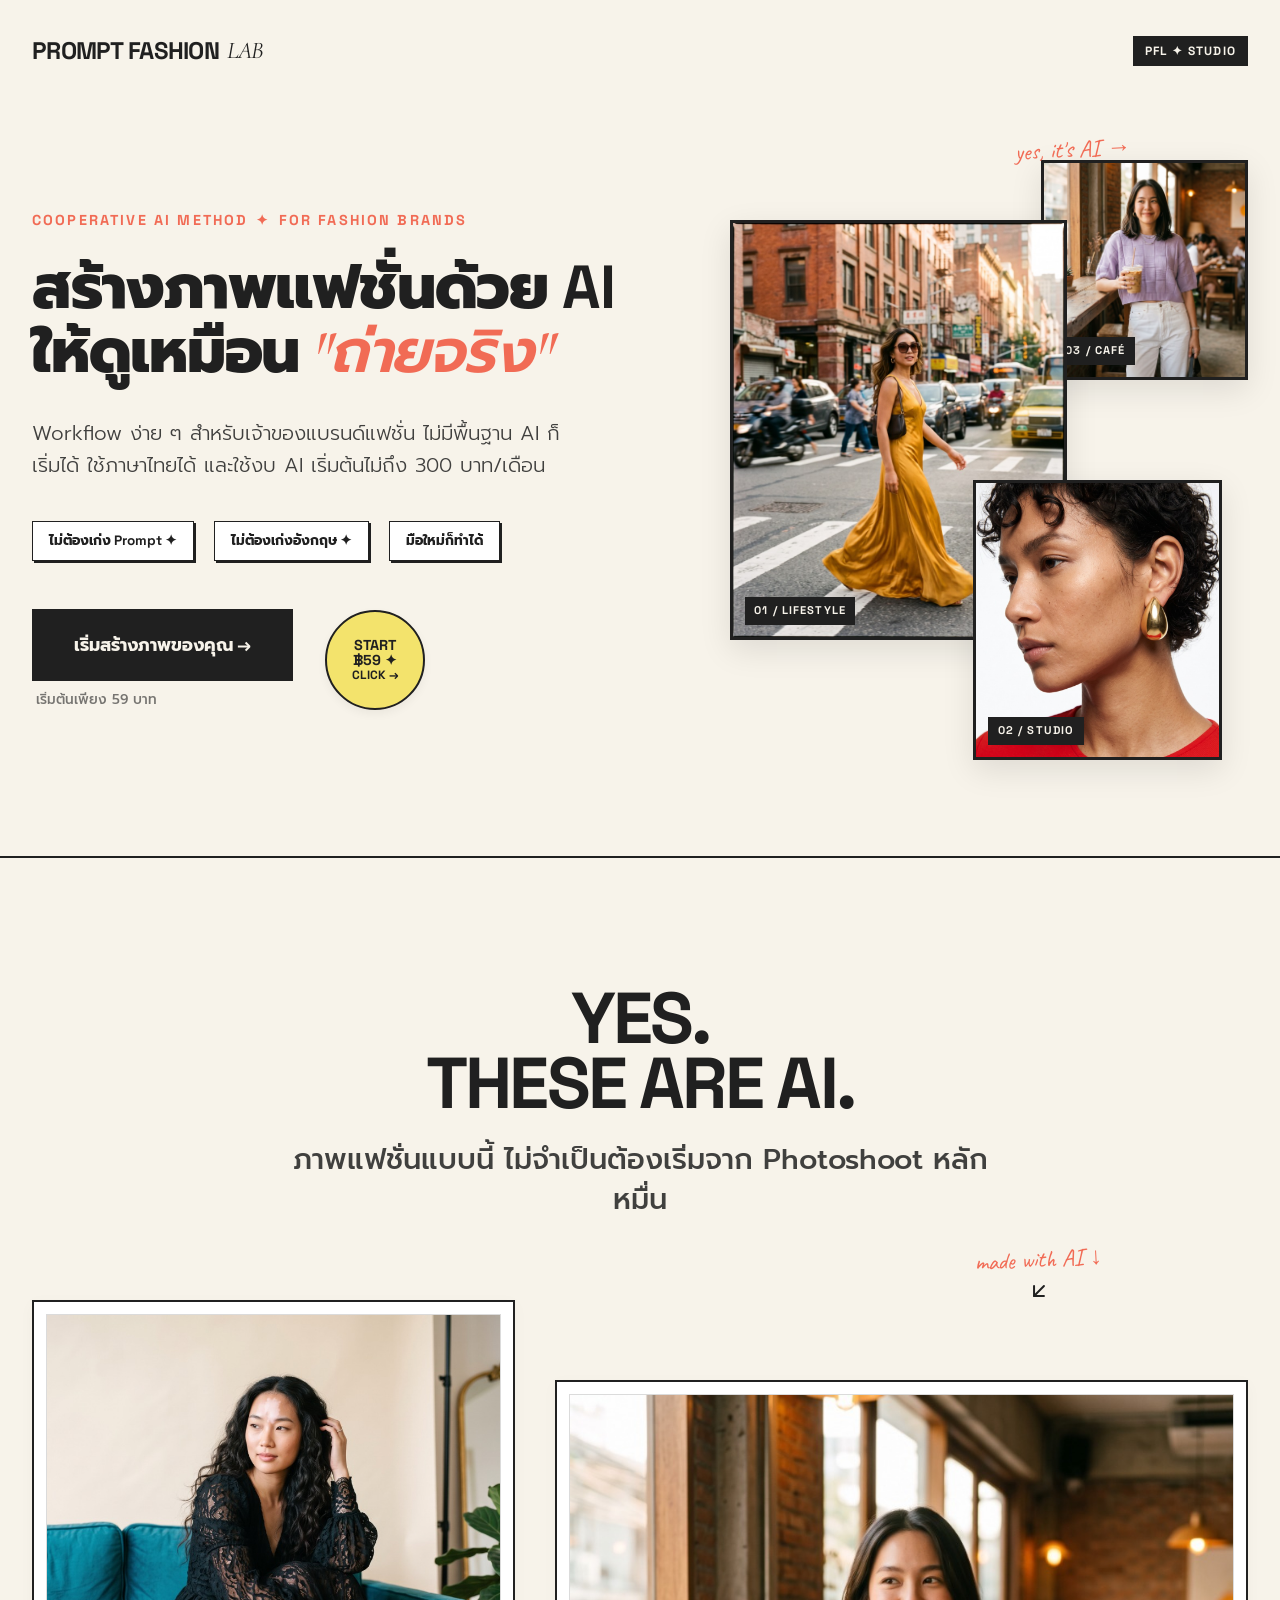
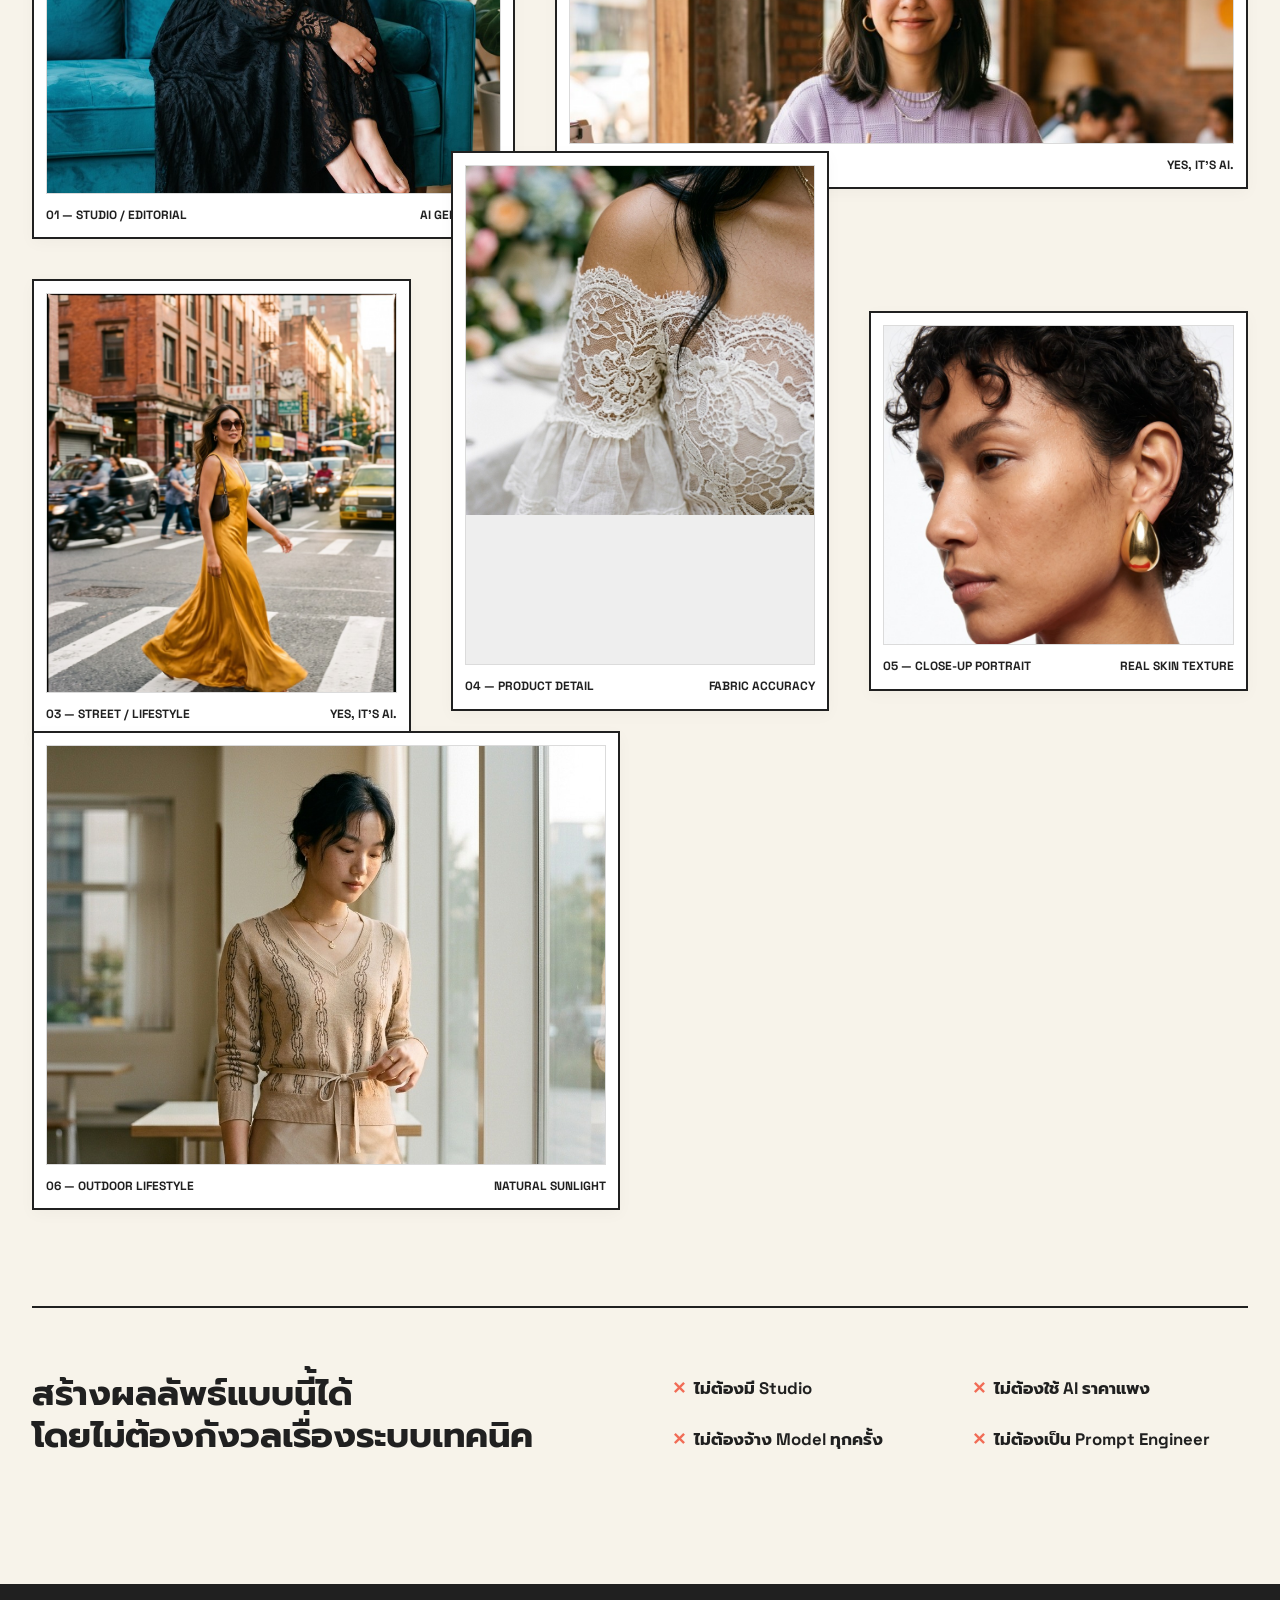
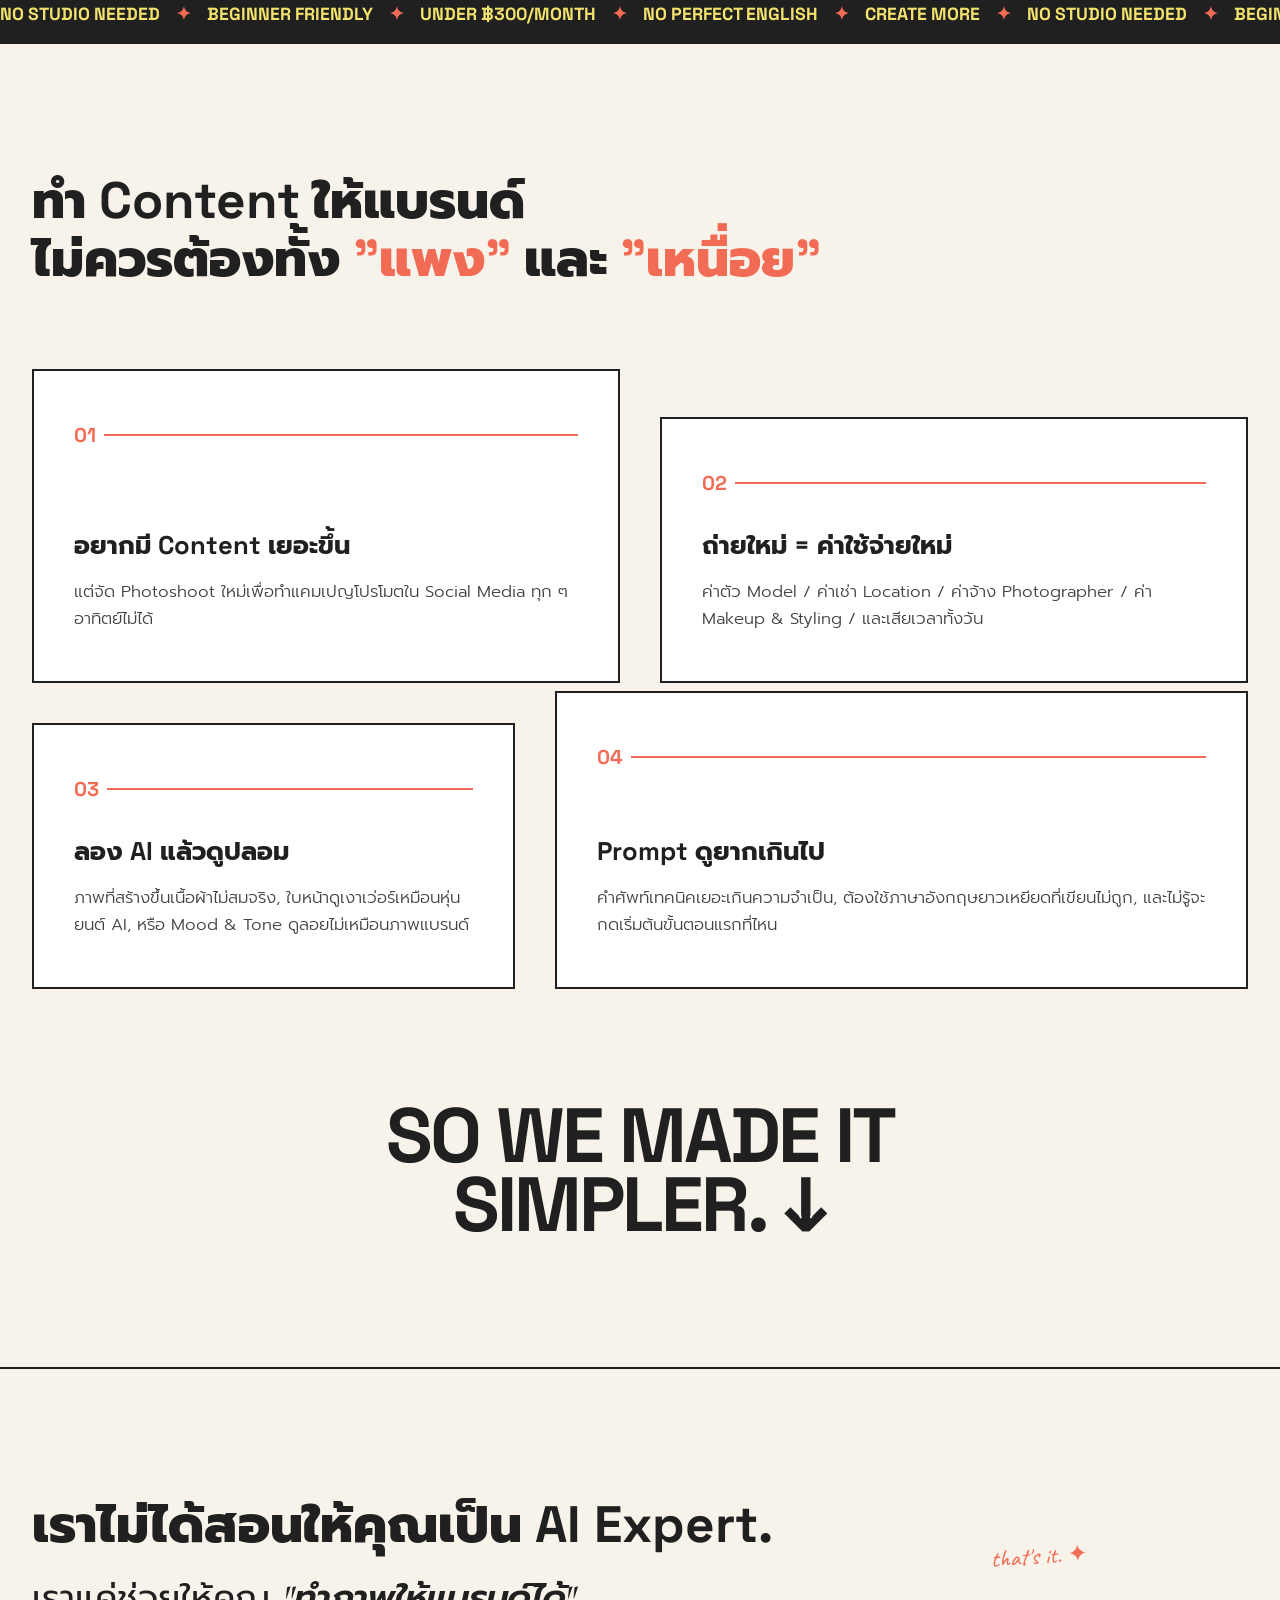
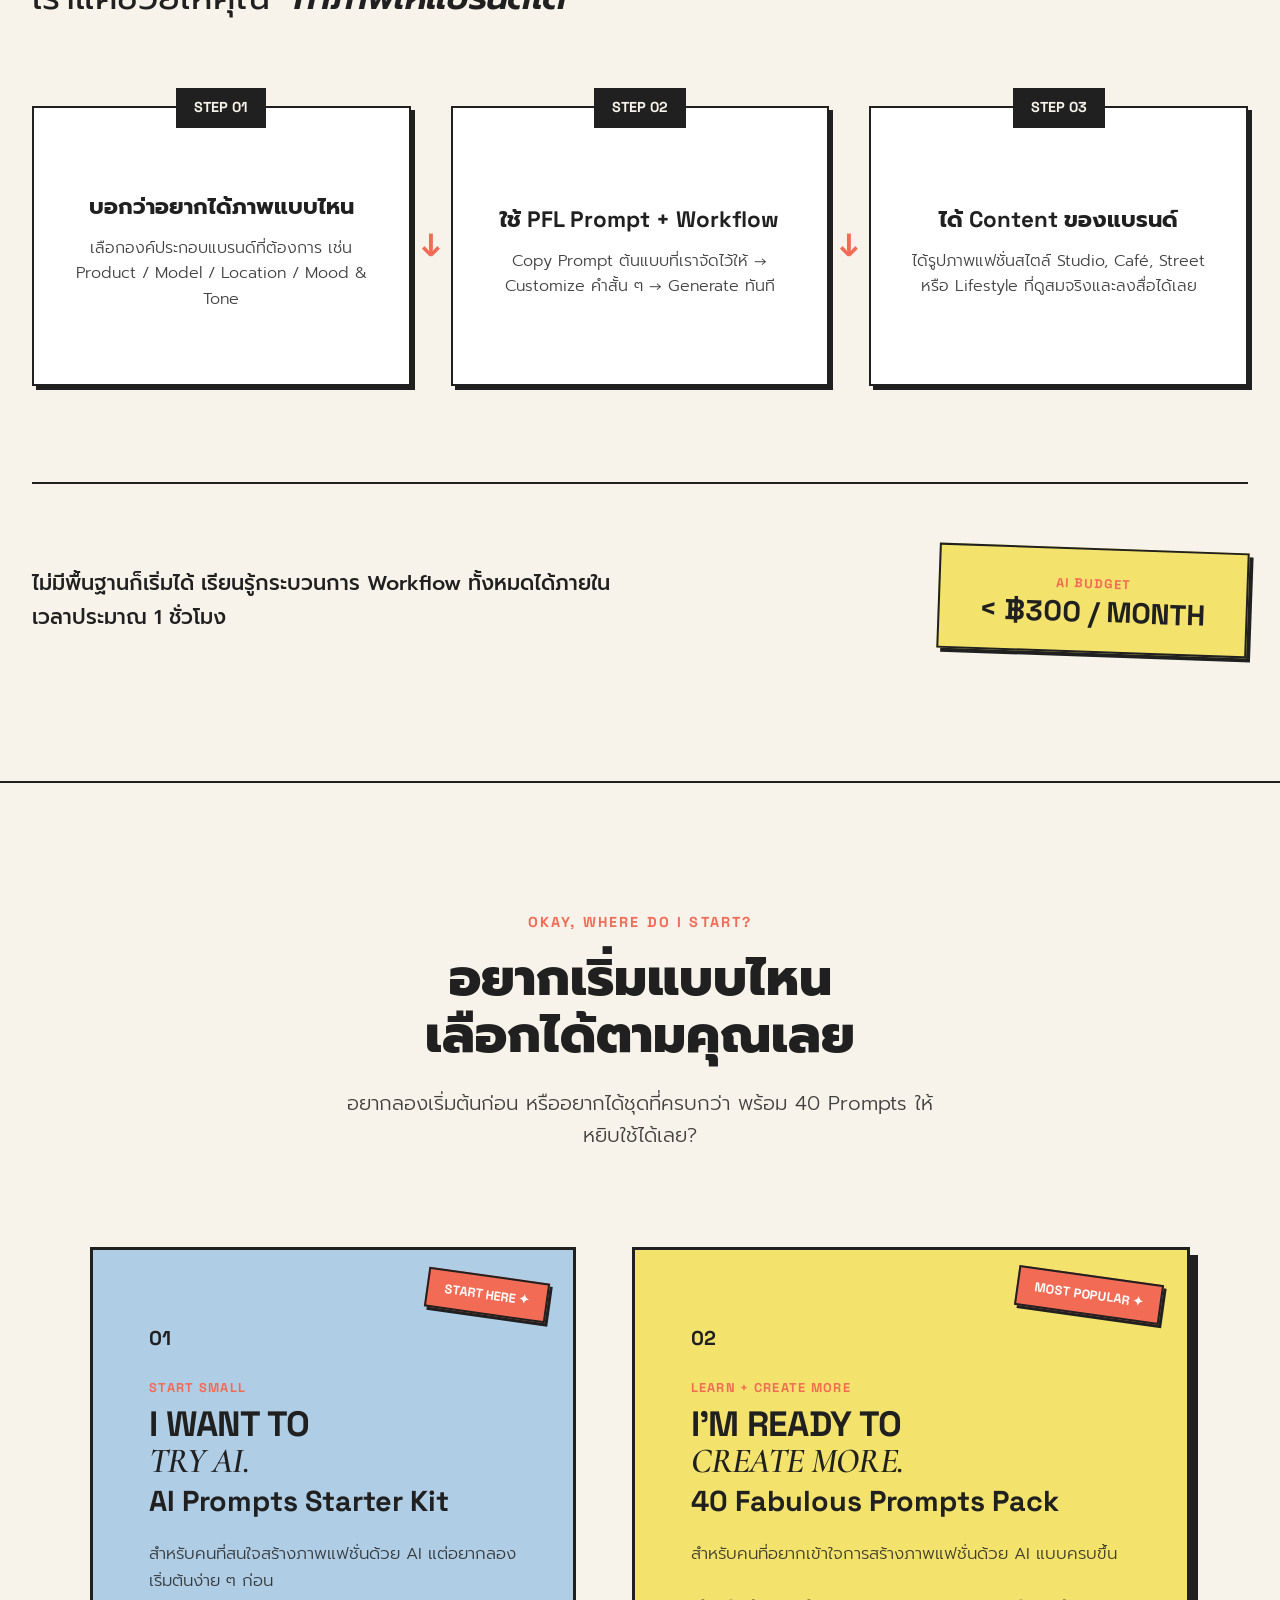
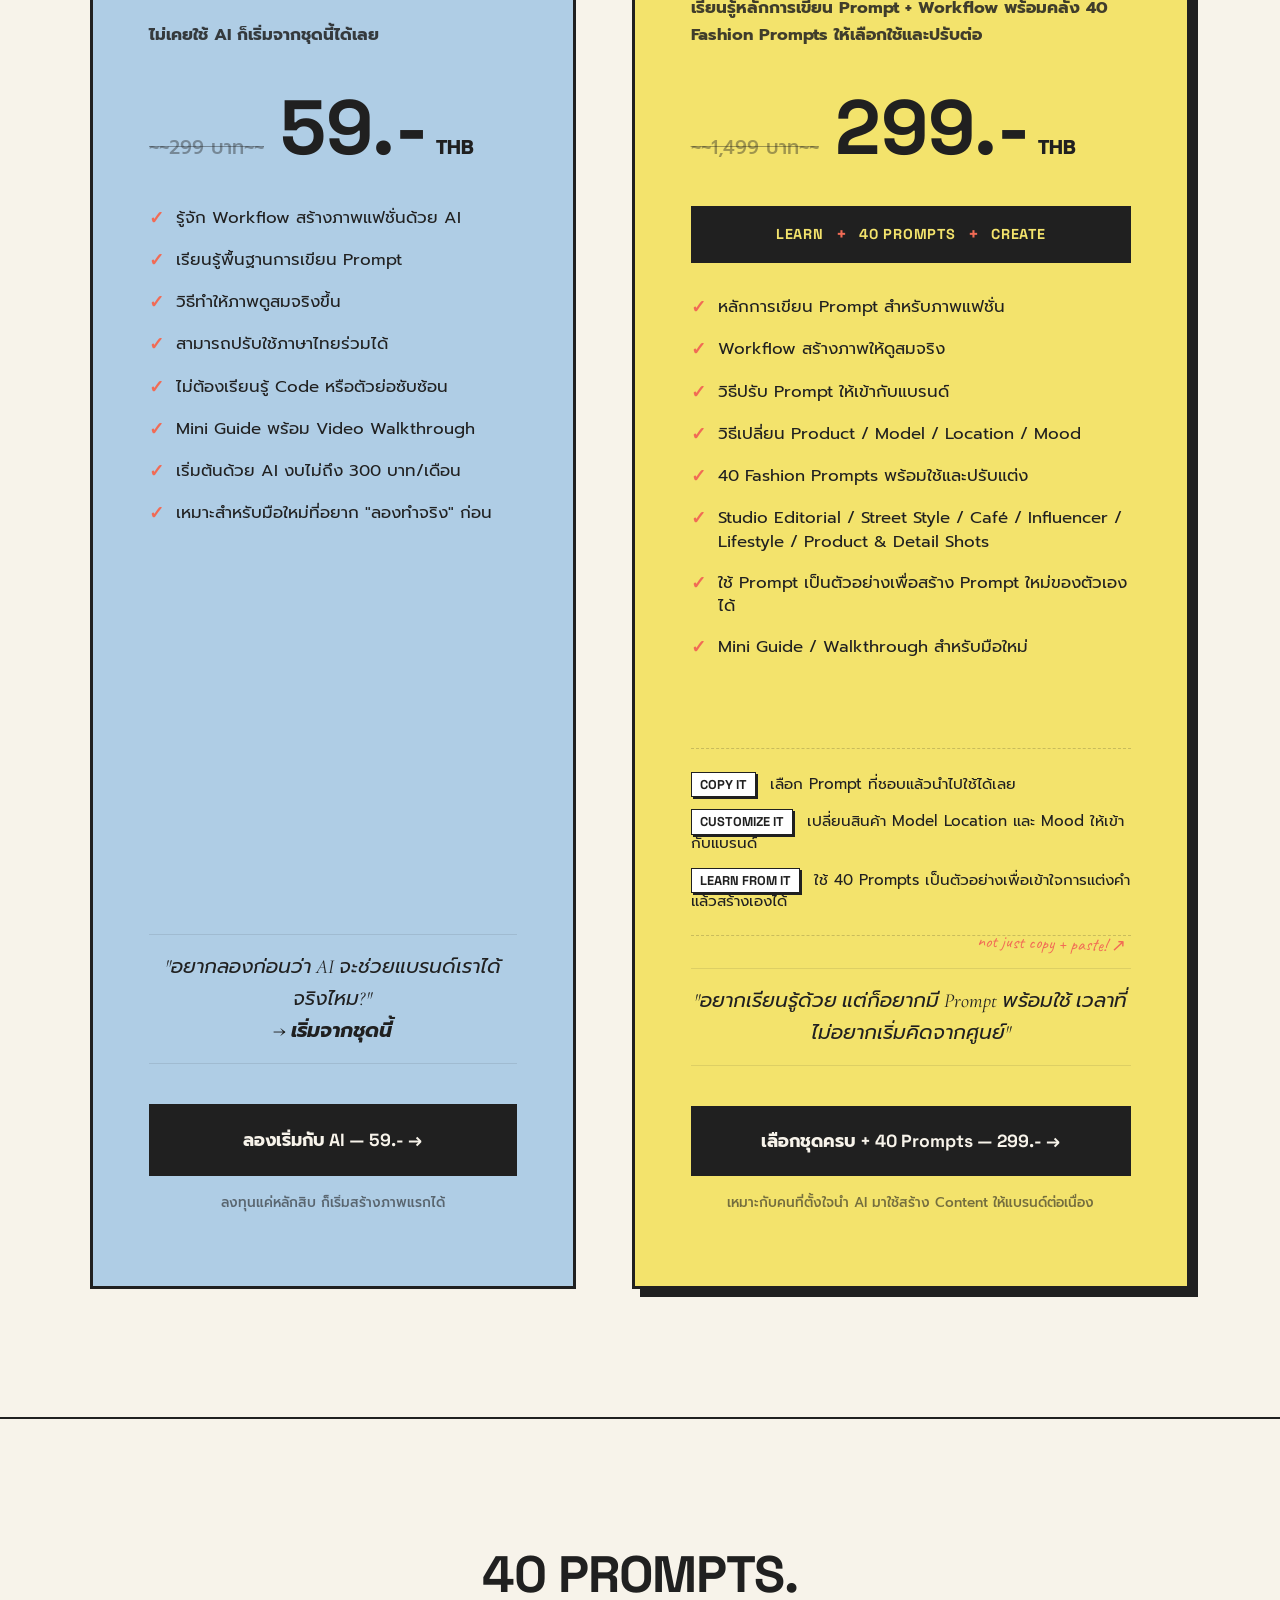
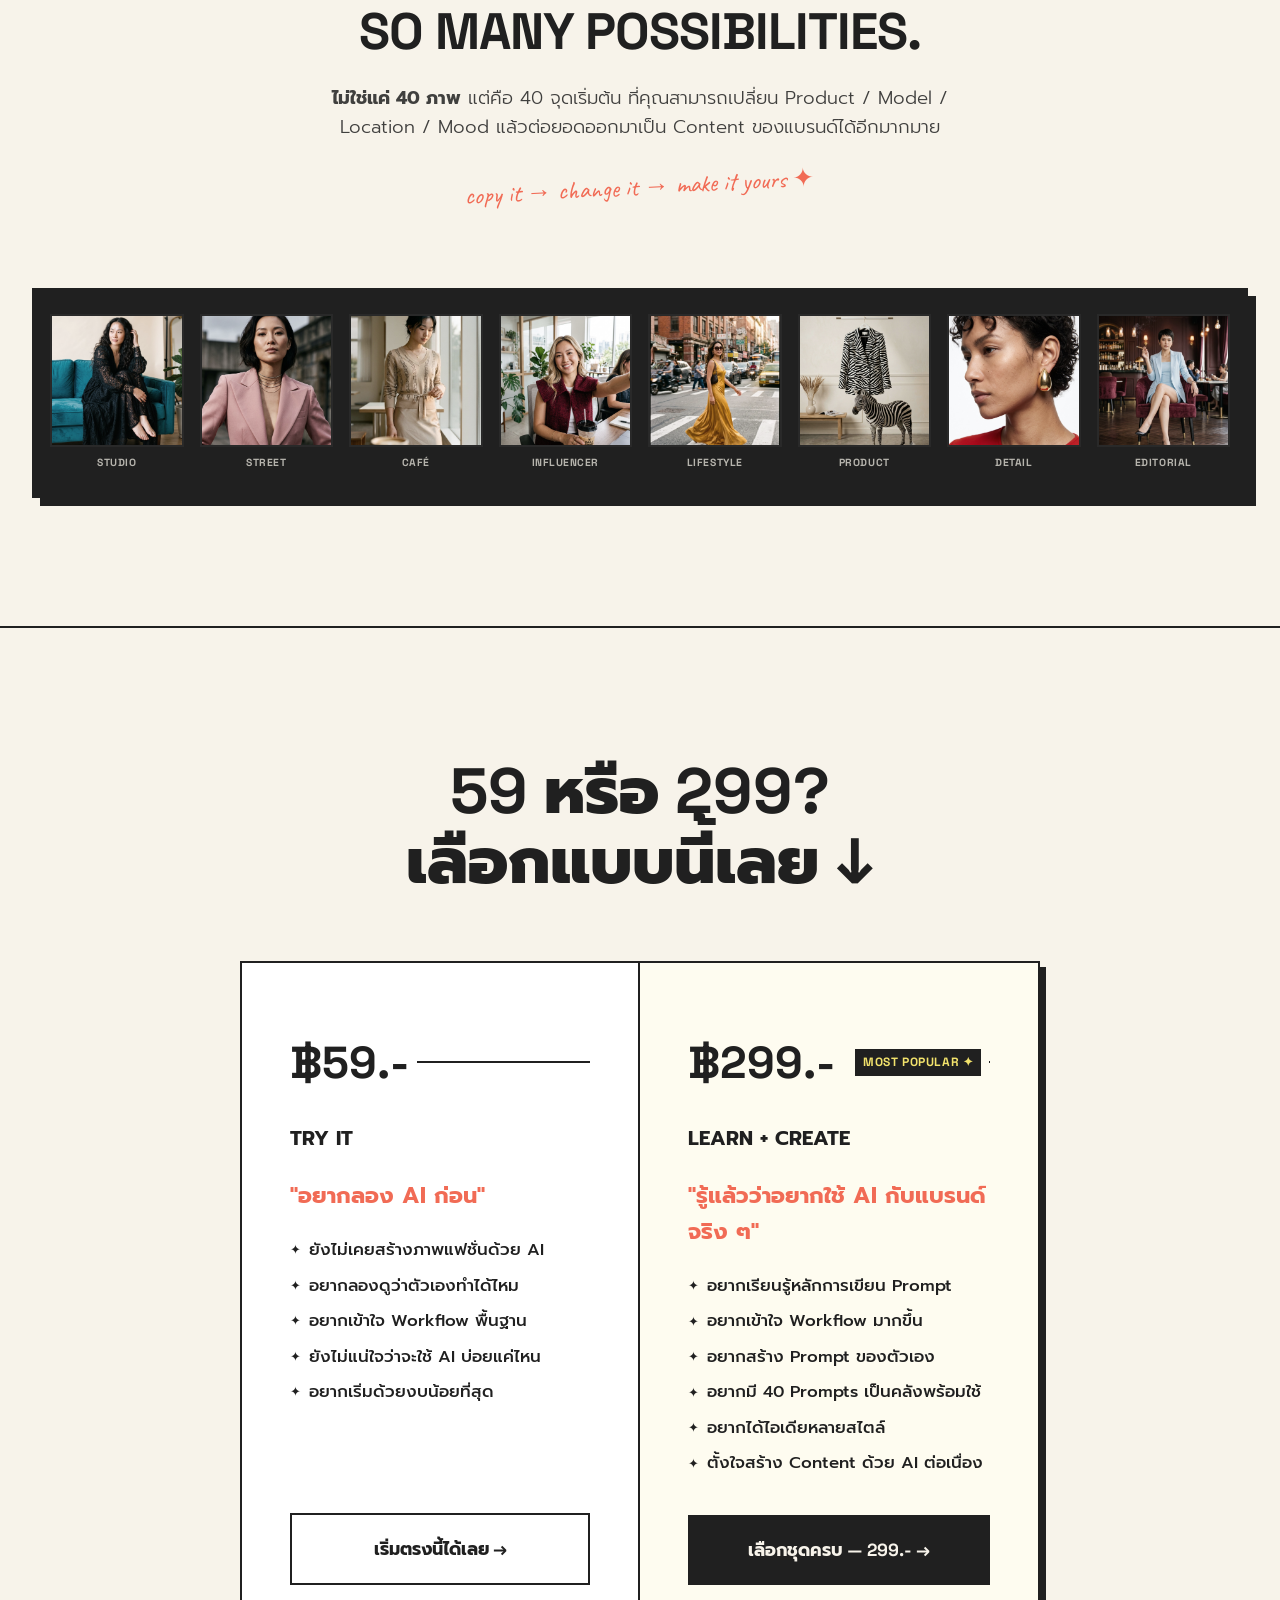
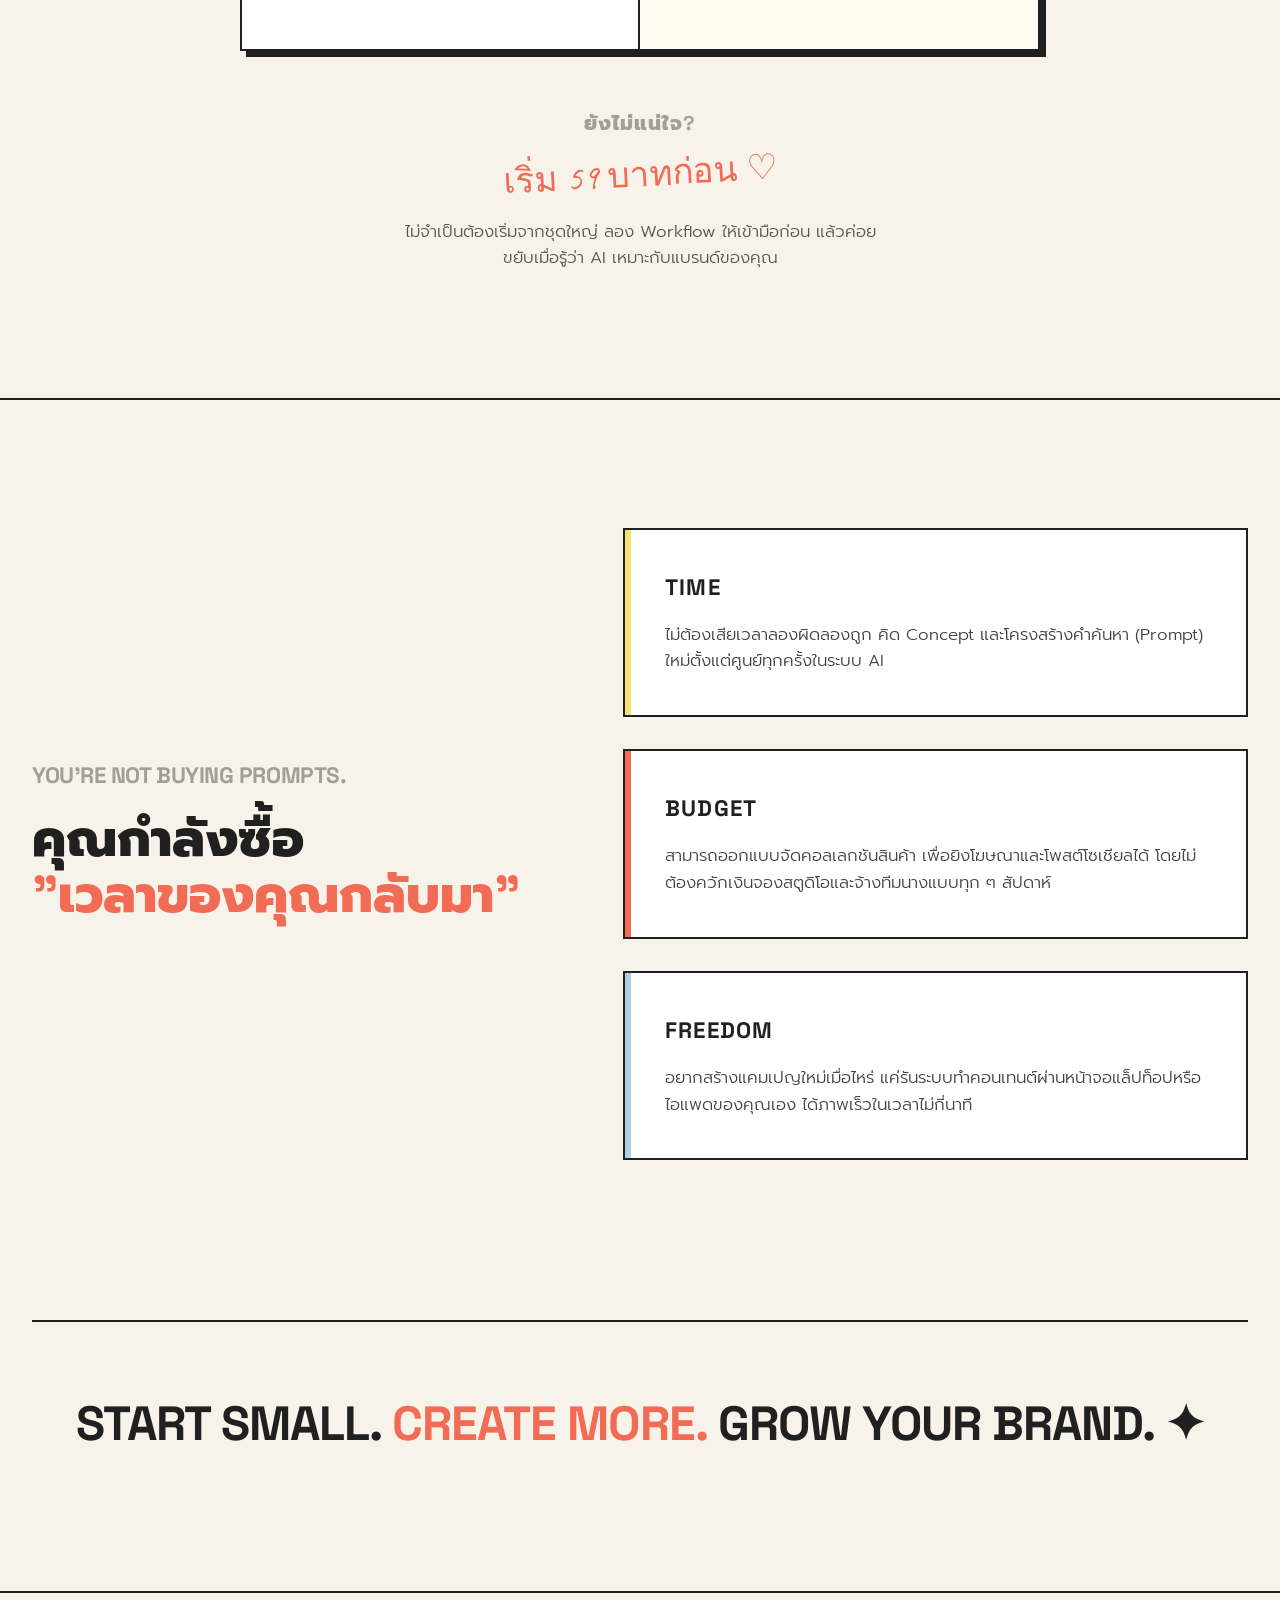
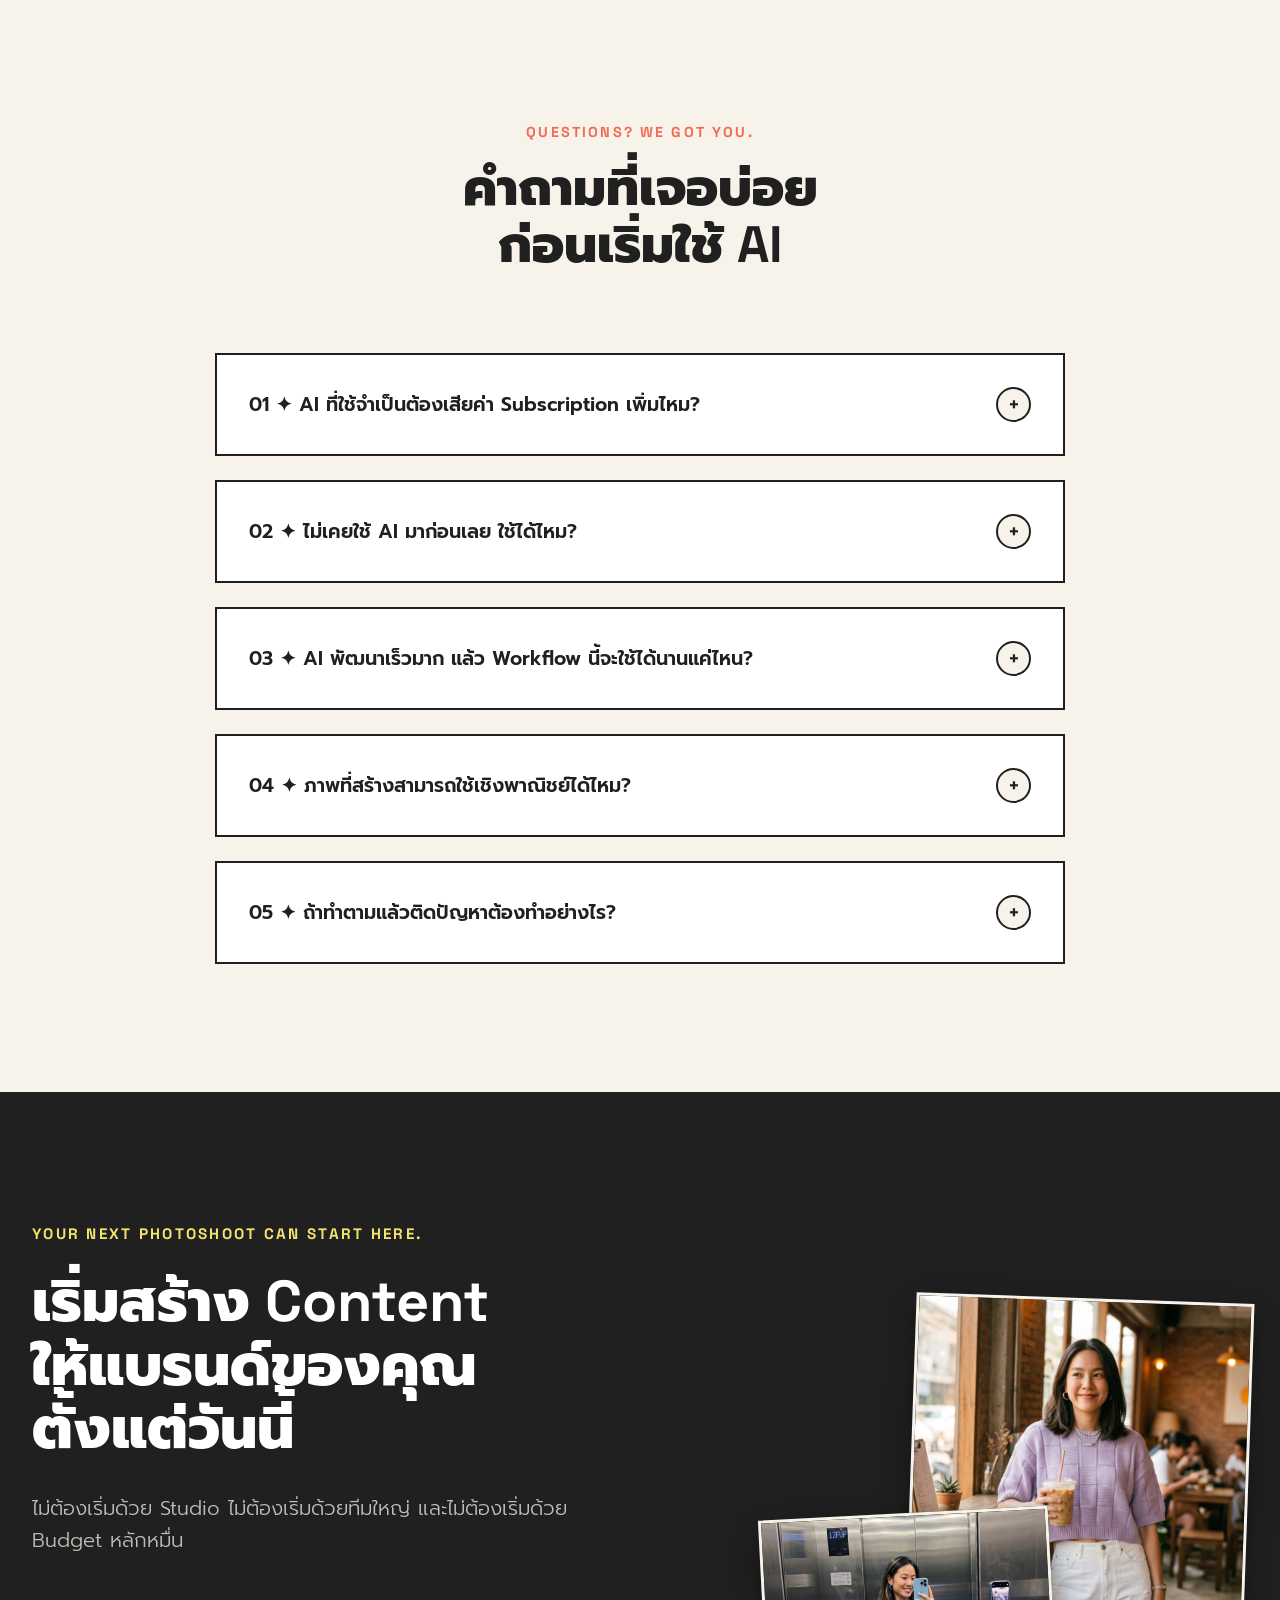
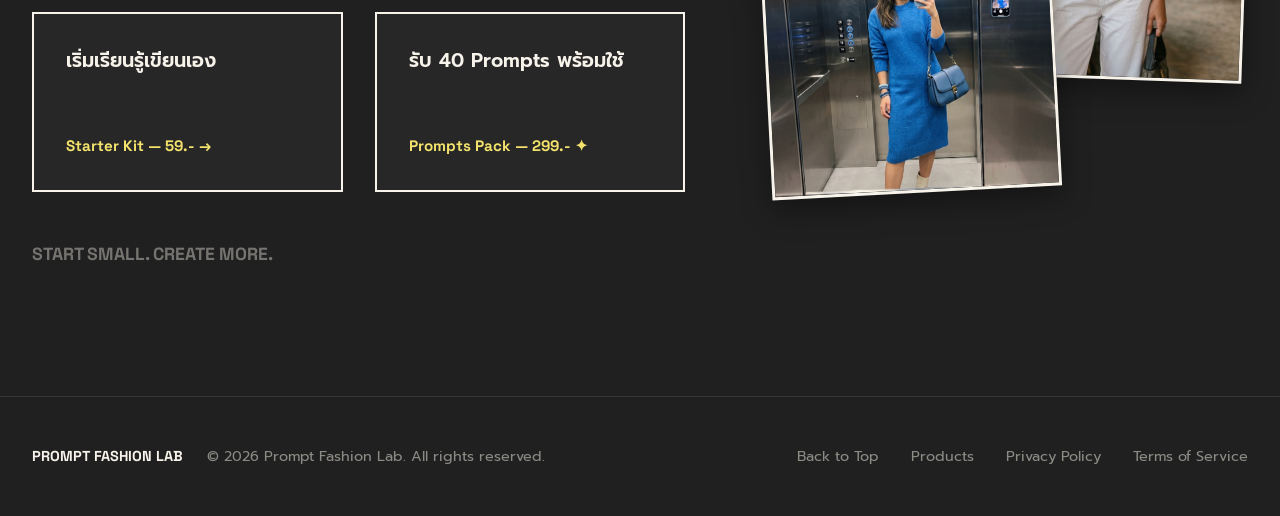
==== commit 932e7b8b: "เปลี่ยนลิ้งค์ไปหน้า 990" ====
--- a/index.html
+++ b/index.html
@@ -368,9 +368,9 @@
             <strong>→ เริ่มจากชุดนี้</strong>
           </div>
           
-          <button class="btn btn-black card-cta" onclick="openCheckout('starter_kit', 'AI Prompts Starter Kit', 59)">
+          <a href="https://pfl-creative.github.io/PFL-landing990/" class="btn btn-black card-cta">
             ลองเริ่มกับ AI — 59.- →
-          </button>
+          </a>
           <span class="card-microcopy">ลงทุนแค่หลักสิบ ก็เริ่มสร้างภาพแรกได้</span>
         </div>
 
@@ -525,7 +525,7 @@
             <li class="comp-bullet">ยังไม่แน่ใจว่าจะใช้ AI บ่อยแค่ไหน</li>
             <li class="comp-bullet">อยากเริ่มด้วยงบน้อยที่สุด</li>
           </ul>
-          <button class="btn btn-outline comp-cta-btn" style="margin-top: auto;" onclick="openCheckout('starter_kit', 'AI Prompts Starter Kit', 59)">เริ่มตรงนี้ได้เลย →</button>
+          <a href="https://pfl-creative.github.io/PFL-landing990/" class="btn btn-outline comp-cta-btn" style="margin-top: auto;">เริ่มตรงนี้ได้เลย →</a>
         </div>
 
         <!-- Option Right (299 THB - LEARN + CREATE) -->
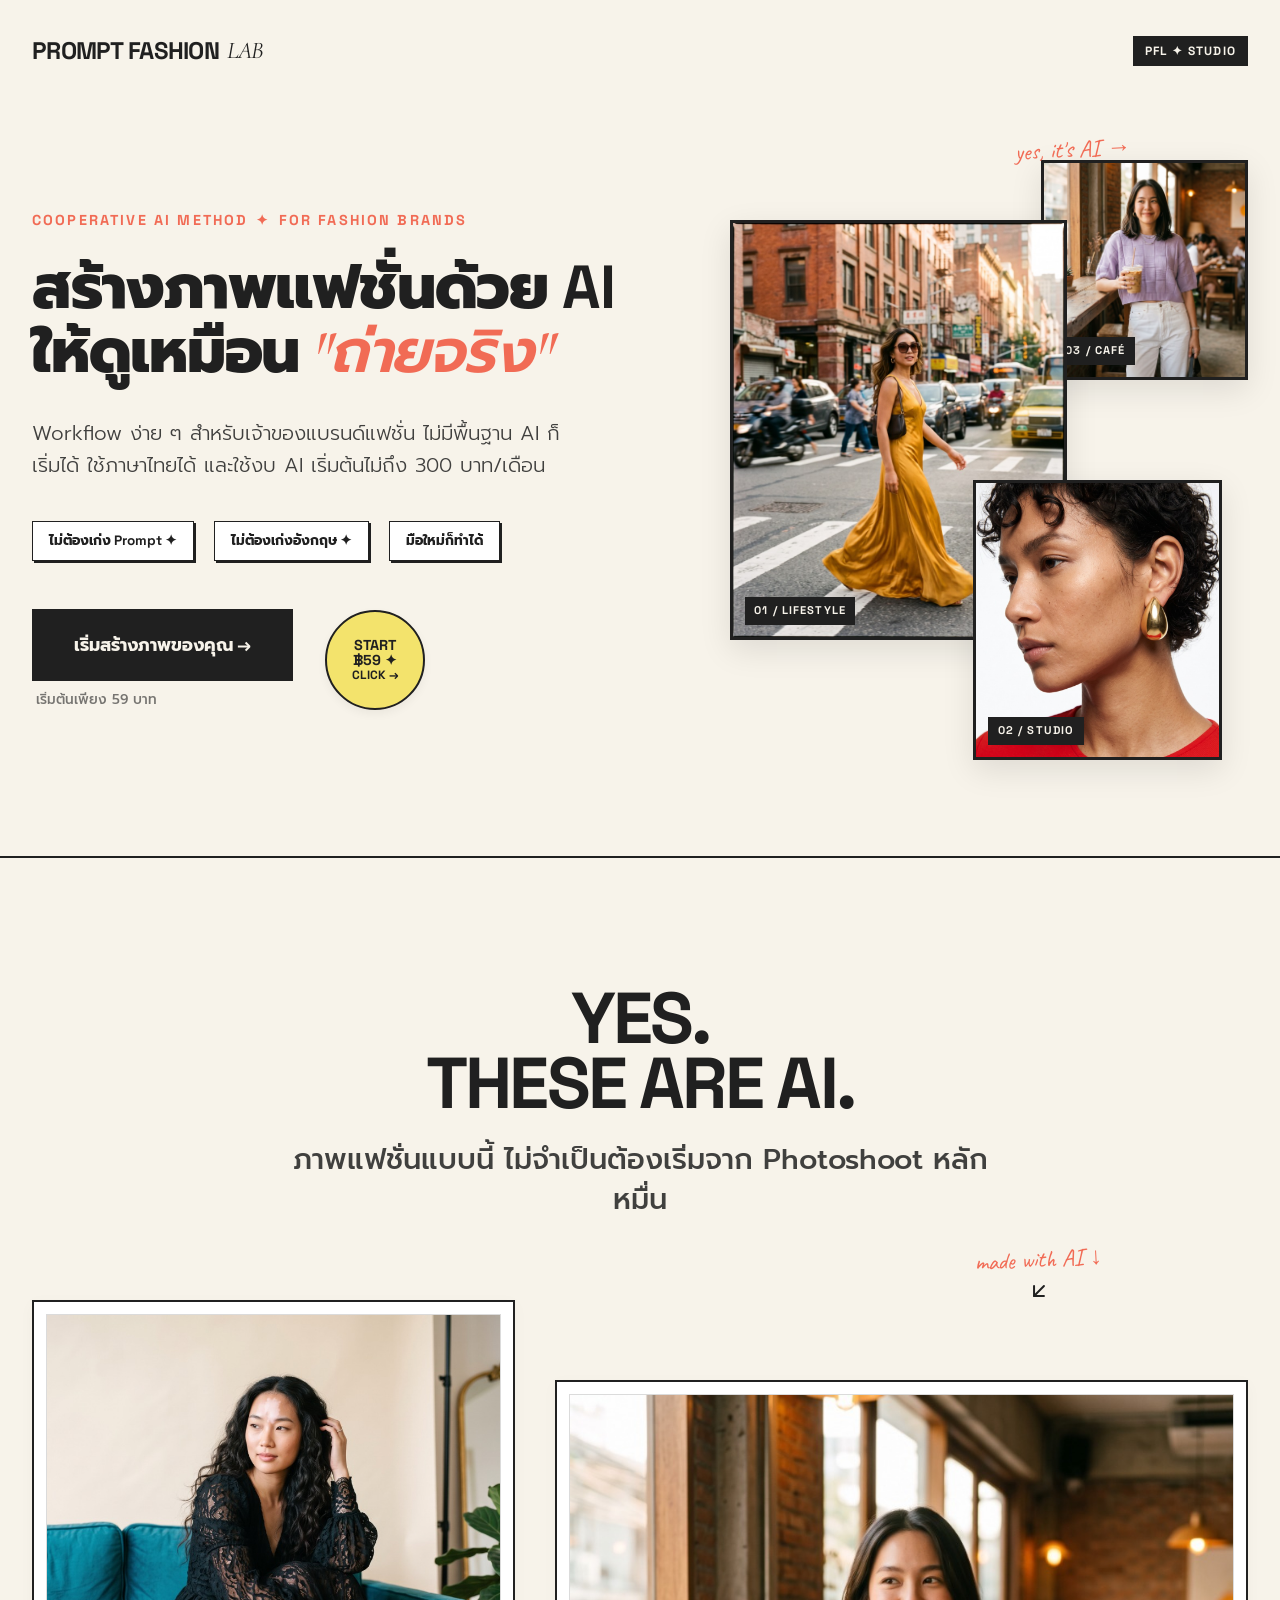
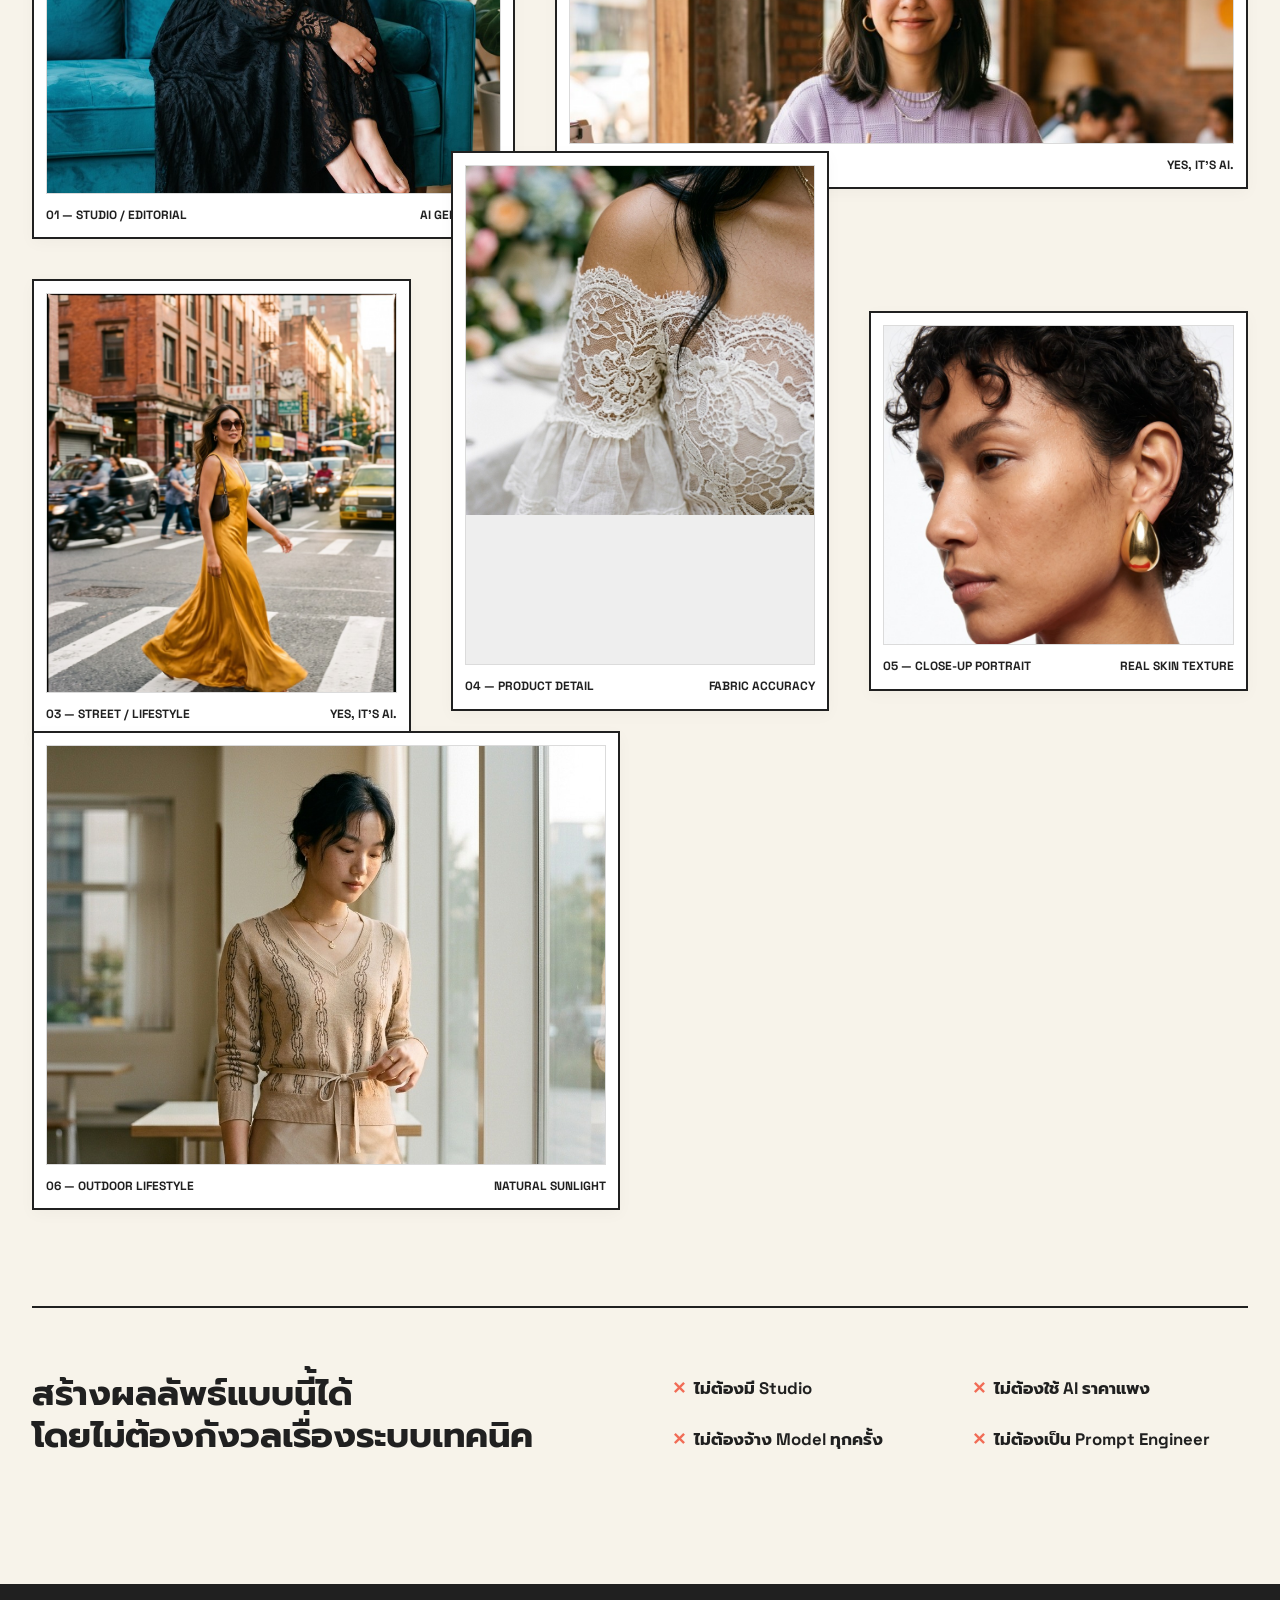
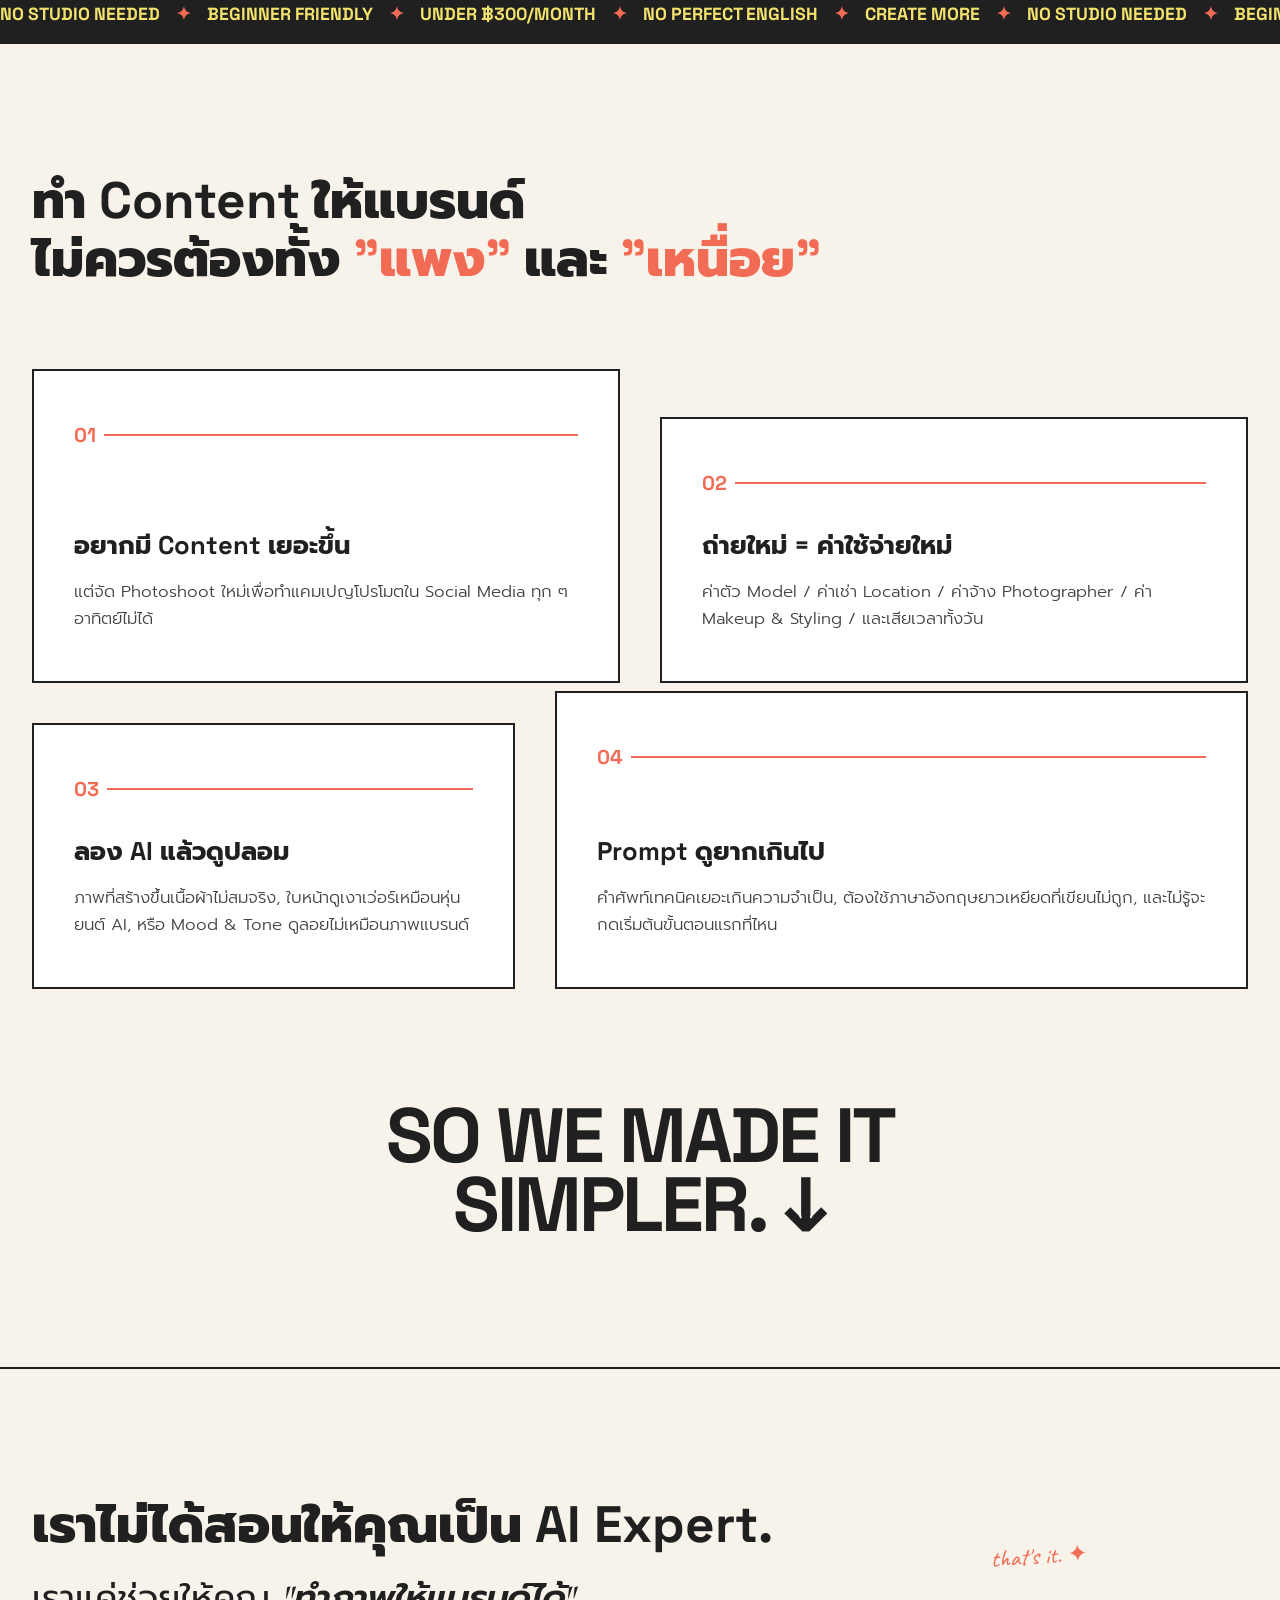
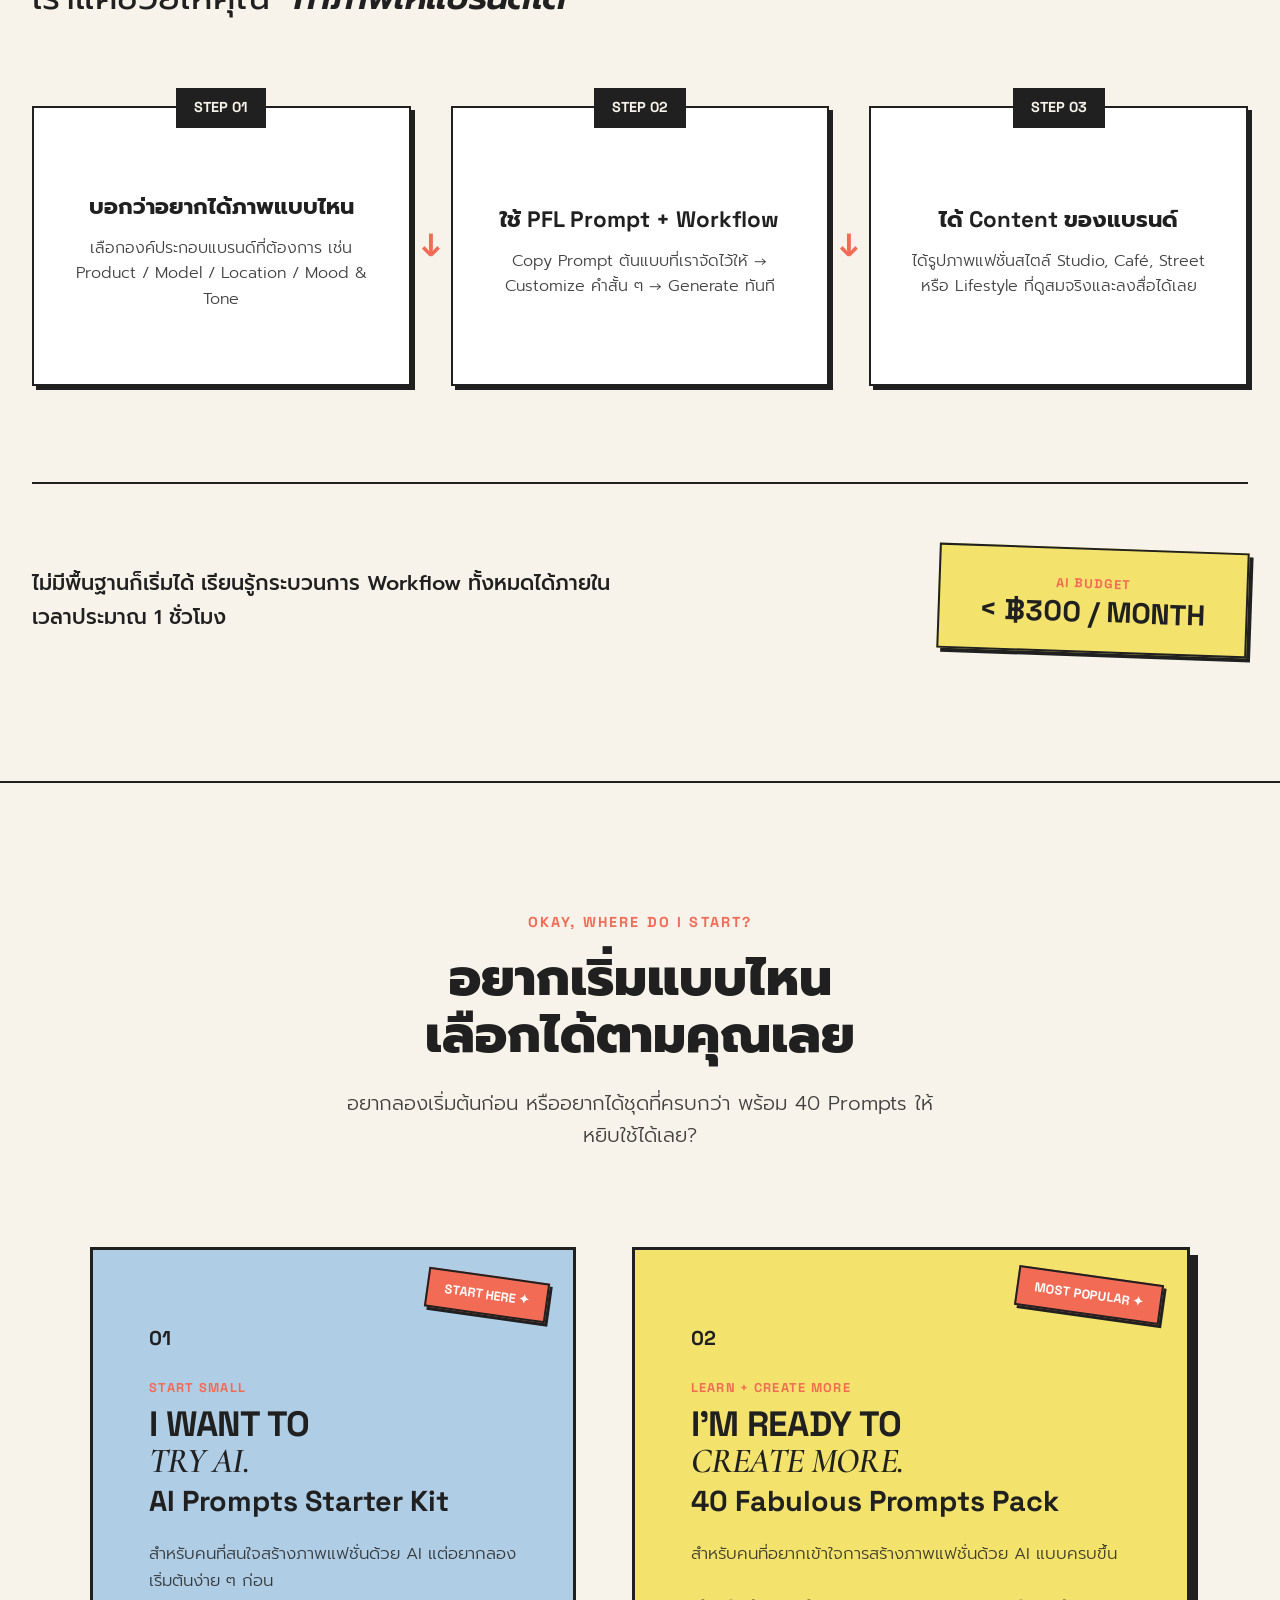
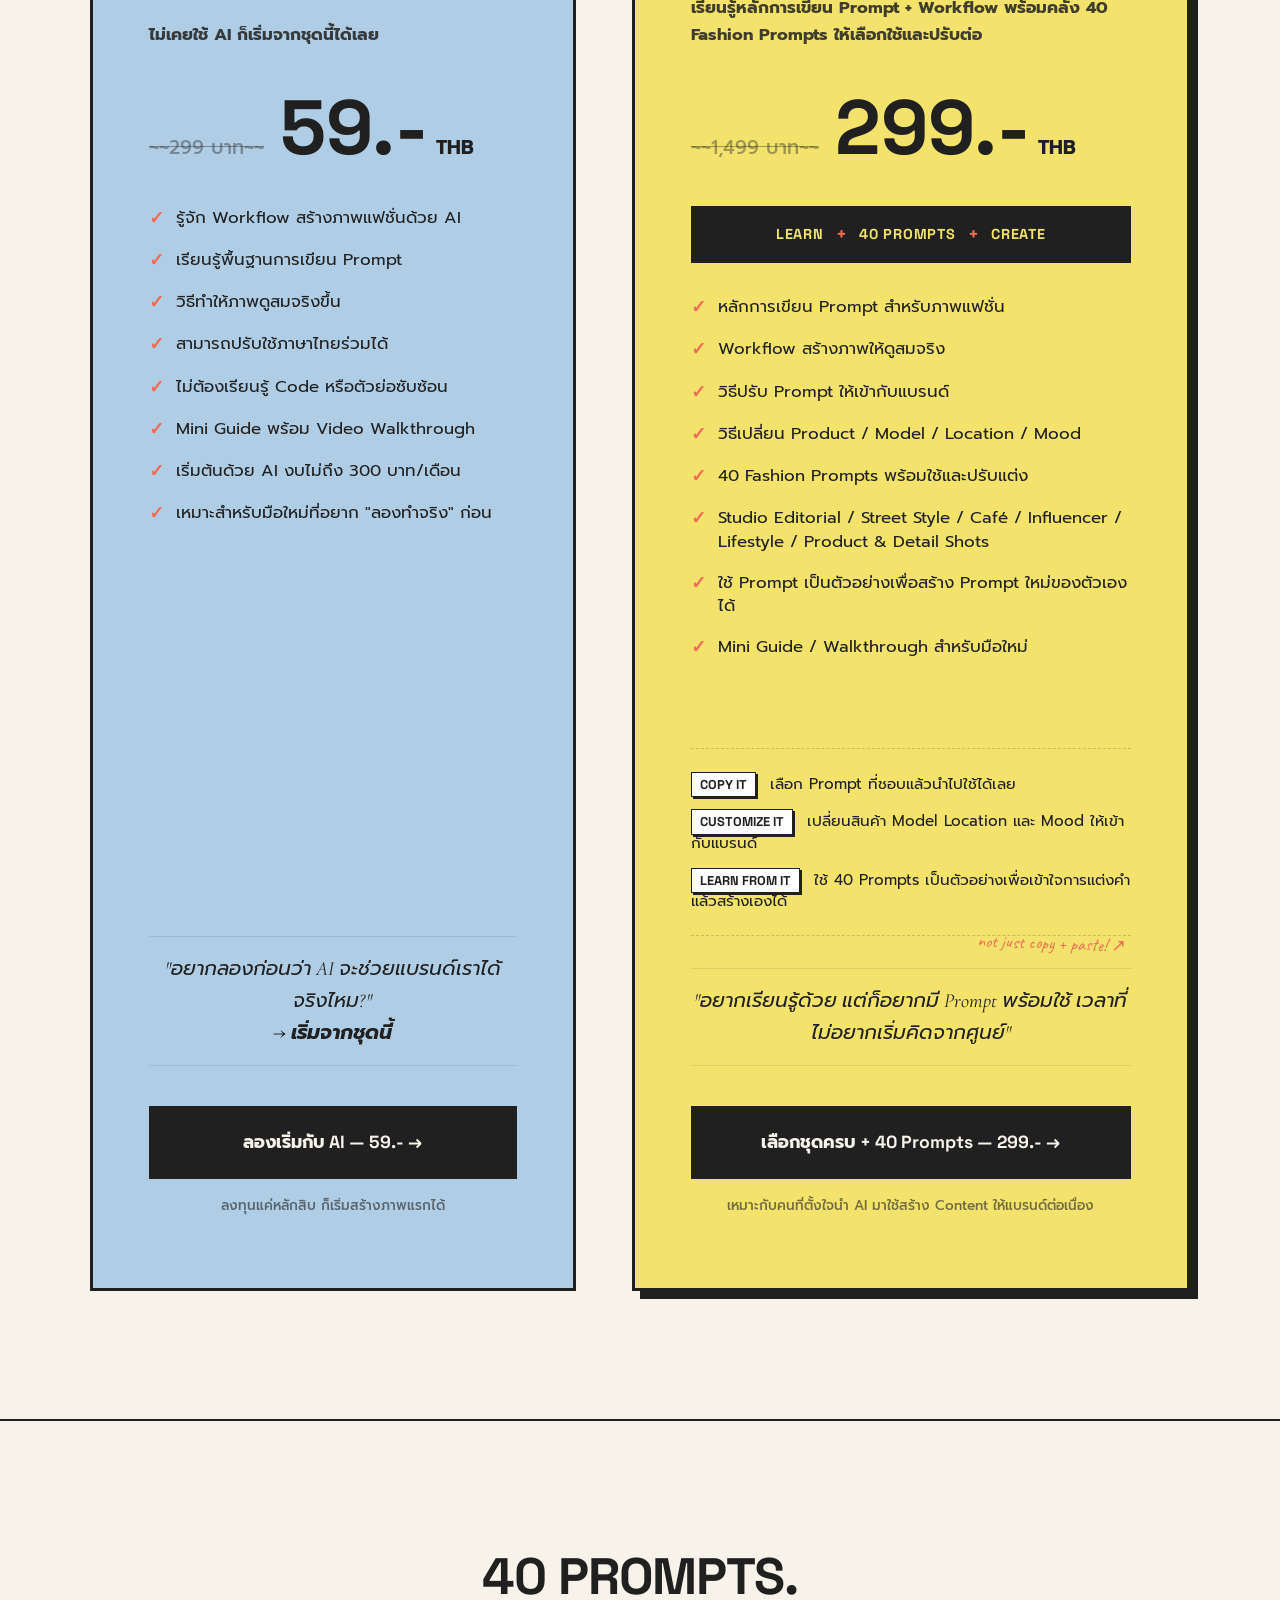
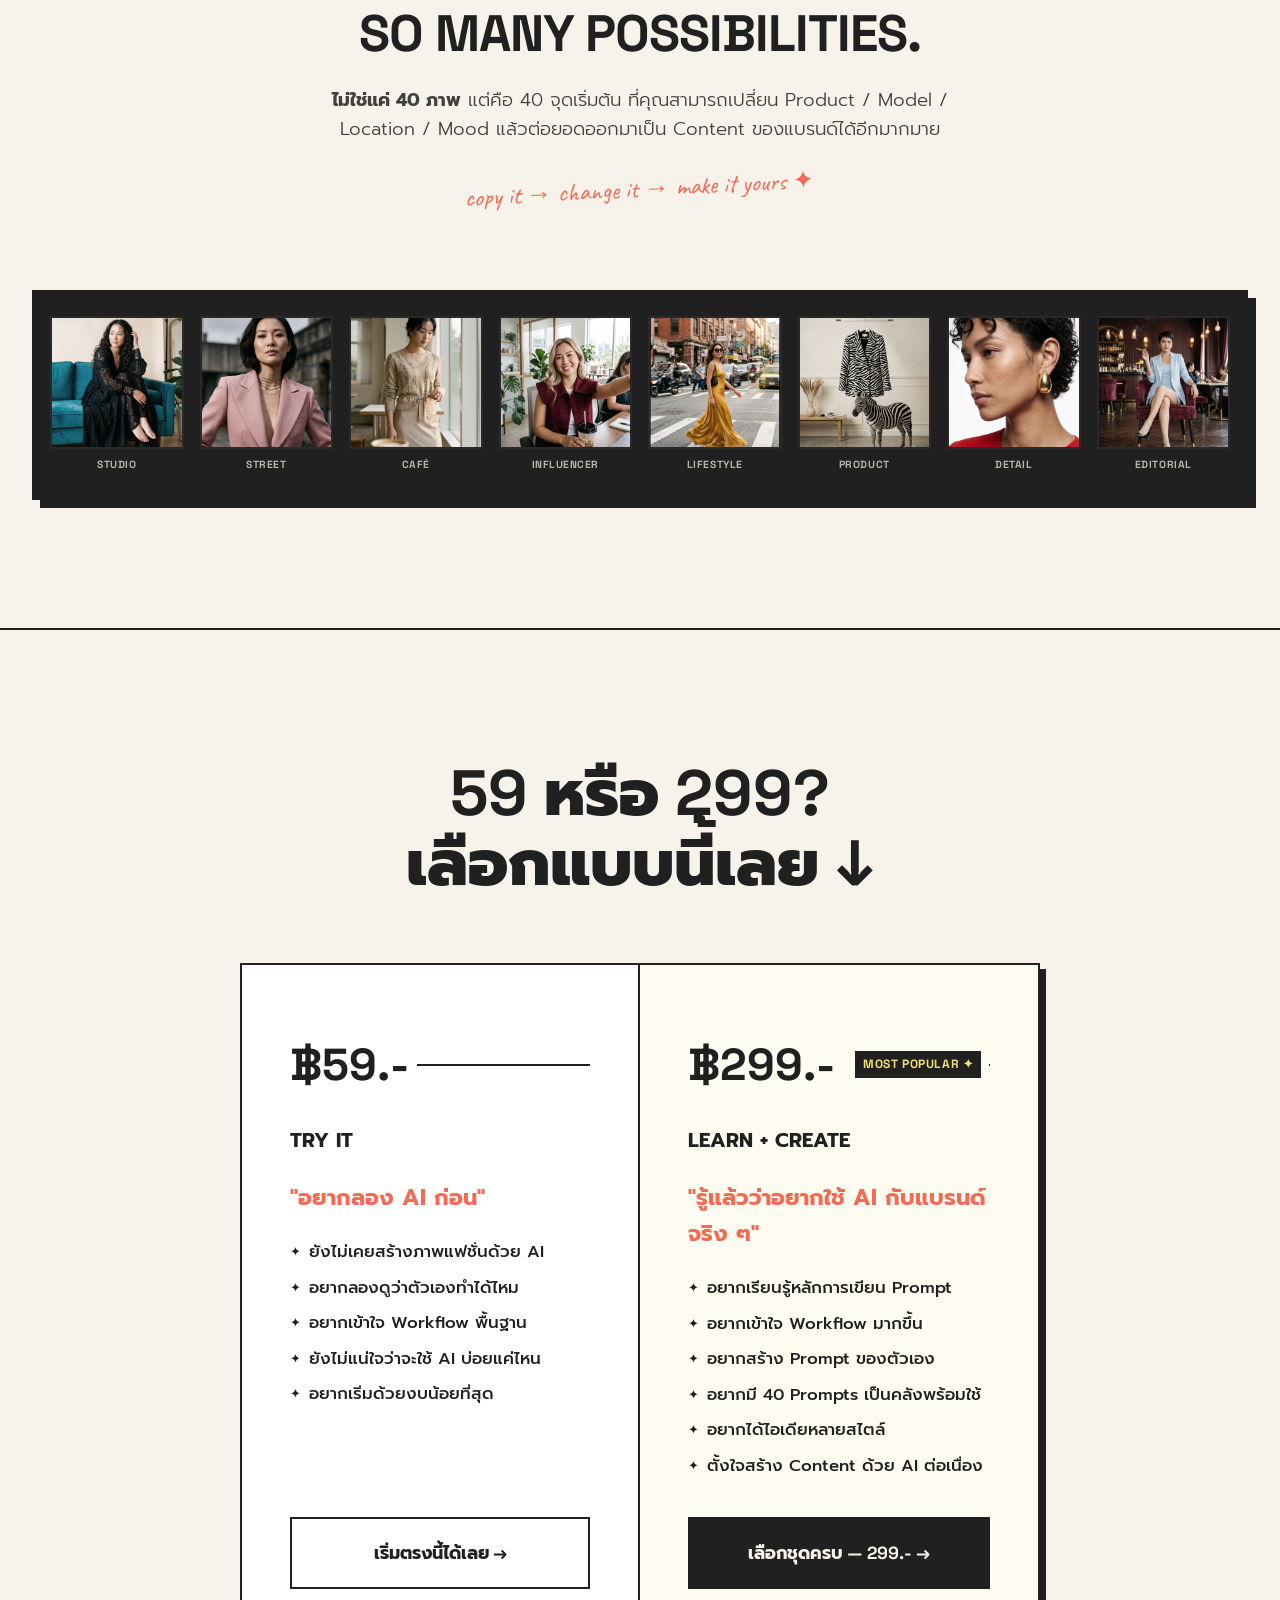
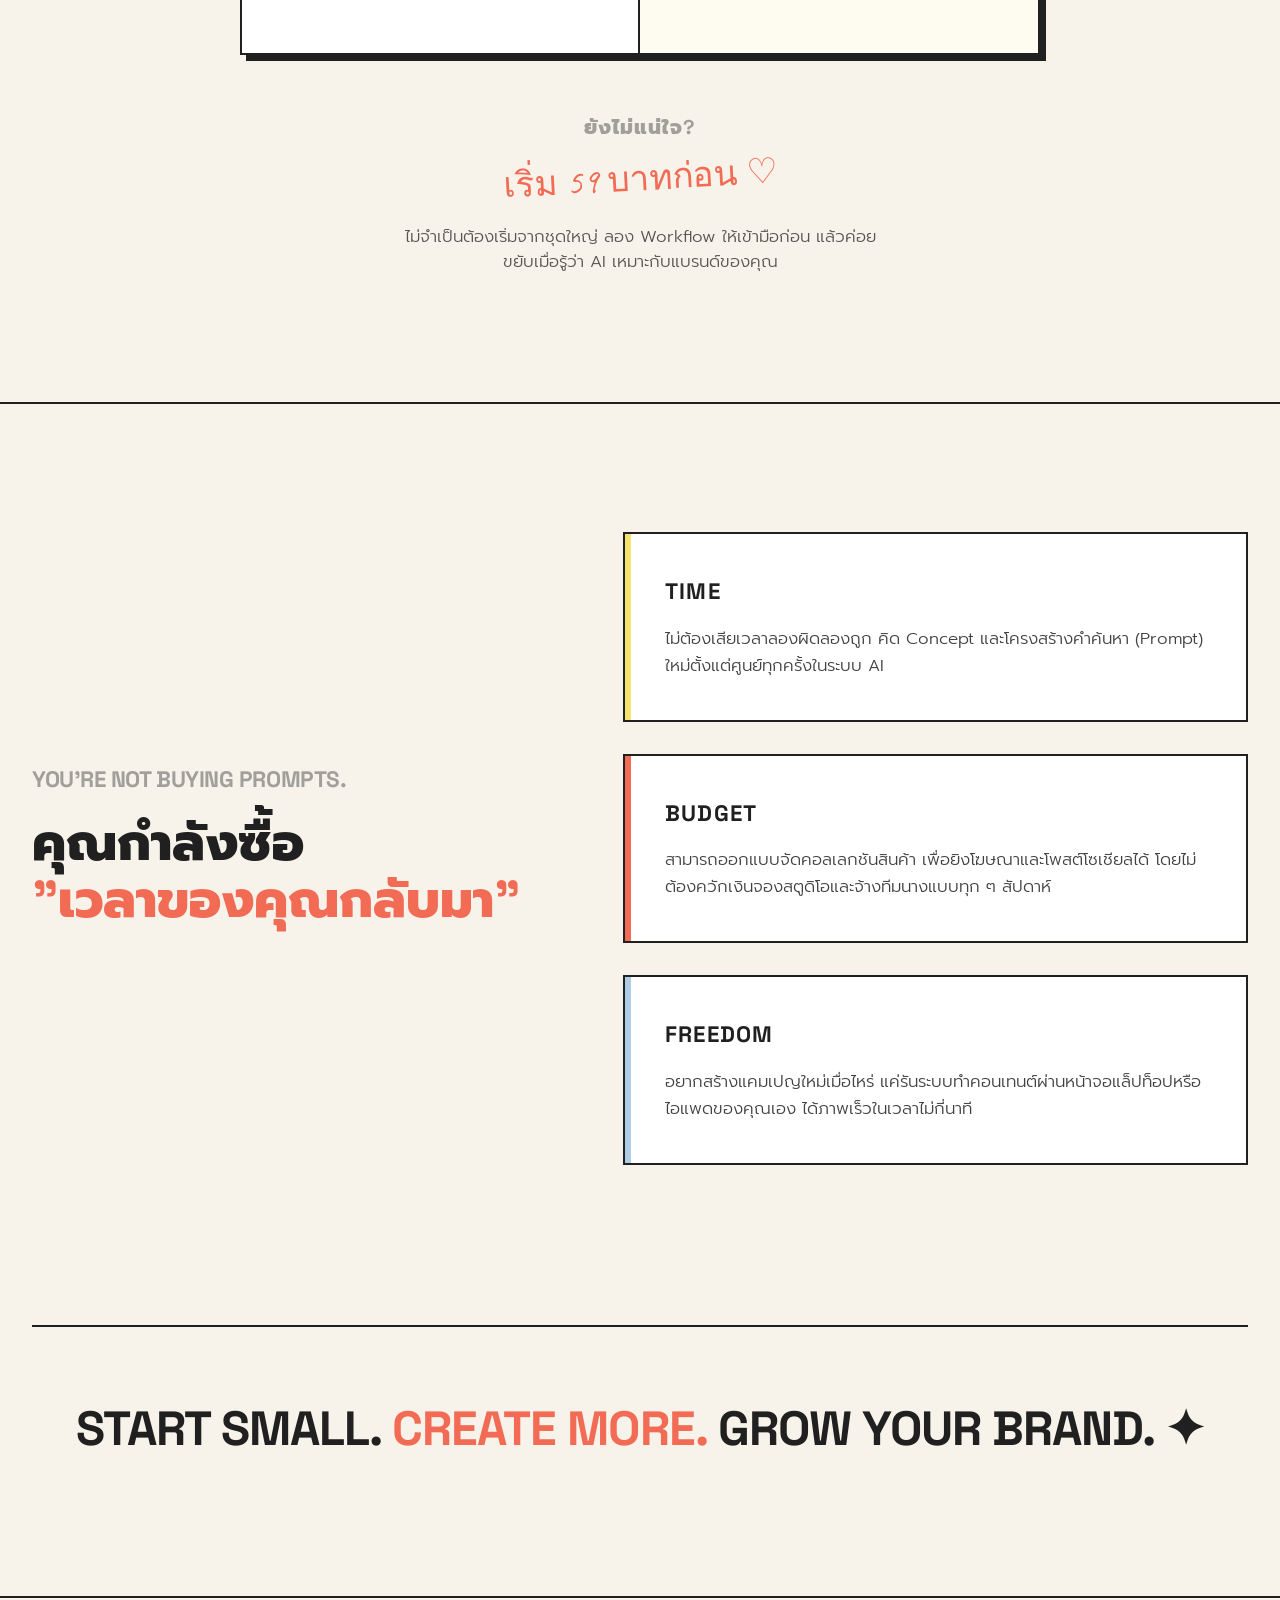
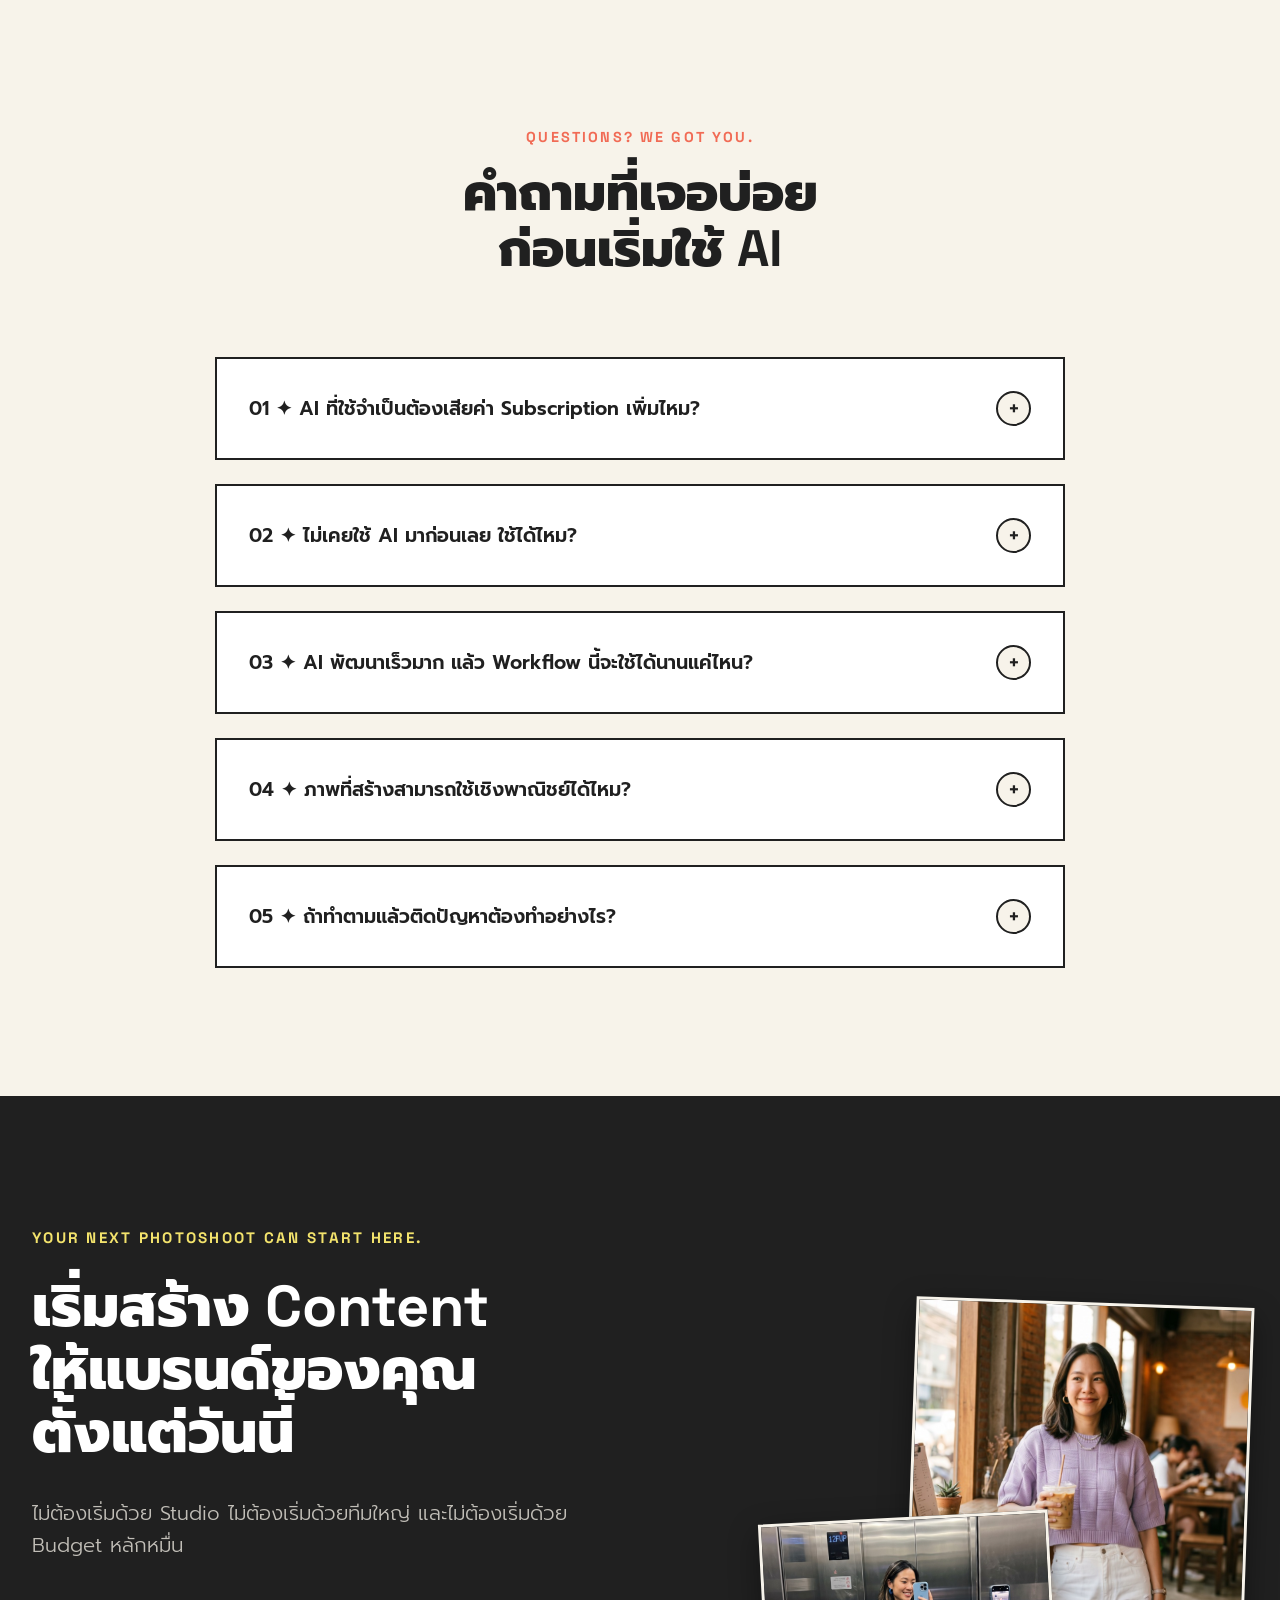
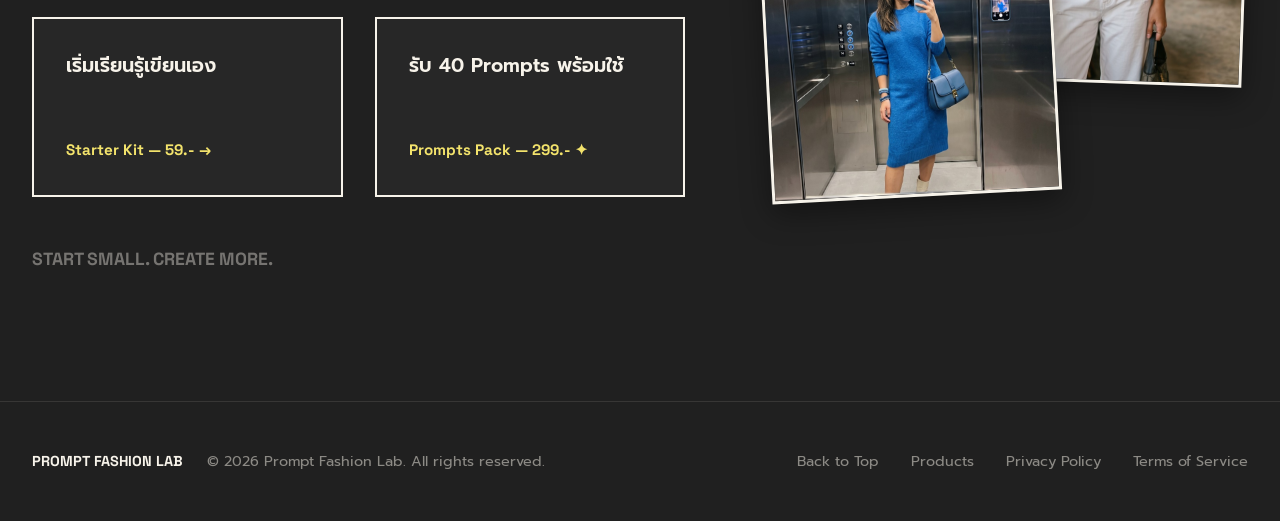
==== commit 0a2fd6d3: "เพิ่ม link 1190" ====
--- a/index.html
+++ b/index.html
@@ -417,9 +417,9 @@
 
           <div class="card-quote">"อยากเรียนรู้ด้วย แต่ก็อยากมี Prompt พร้อมใช้ เวลาที่ไม่อยากเริ่มคิดจากศูนย์"</div>
           
-          <button class="btn btn-black card-cta" onclick="openCheckout('prompts_pack', '40 Fabulous Prompts Pack', 299)">
+          <a href="https://pfl-creative.github.io/PFL-Landing1190/" class="btn btn-black card-cta">
             เลือกชุดครบ + 40 Prompts — 299.- →
-          </button>
+          </a>
           <span class="card-microcopy">เหมาะกับคนที่ตั้งใจนำ AI มาใช้สร้าง Content ให้แบรนด์ต่อเนื่อง</span>
         </div>
       </div>
@@ -541,7 +541,7 @@
             <li class="comp-bullet">อยากได้ไอเดียหลายสไตล์</li>
             <li class="comp-bullet">ตั้งใจสร้าง Content ด้วย AI ต่อเนื่อง</li>
           </ul>
-          <button class="btn btn-black comp-cta-btn" style="margin-top: auto;" onclick="openCheckout('prompts_pack', '40 Fabulous Prompts Pack', 299)">เลือกชุดครบ — 299.- →</button>
+          <a href="https://pfl-creative.github.io/PFL-Landing1190/" class="btn btn-black comp-cta-btn" style="margin-top: auto;">เลือกชุดครบ — 299.- →</a>
         </div>
       </div>
 
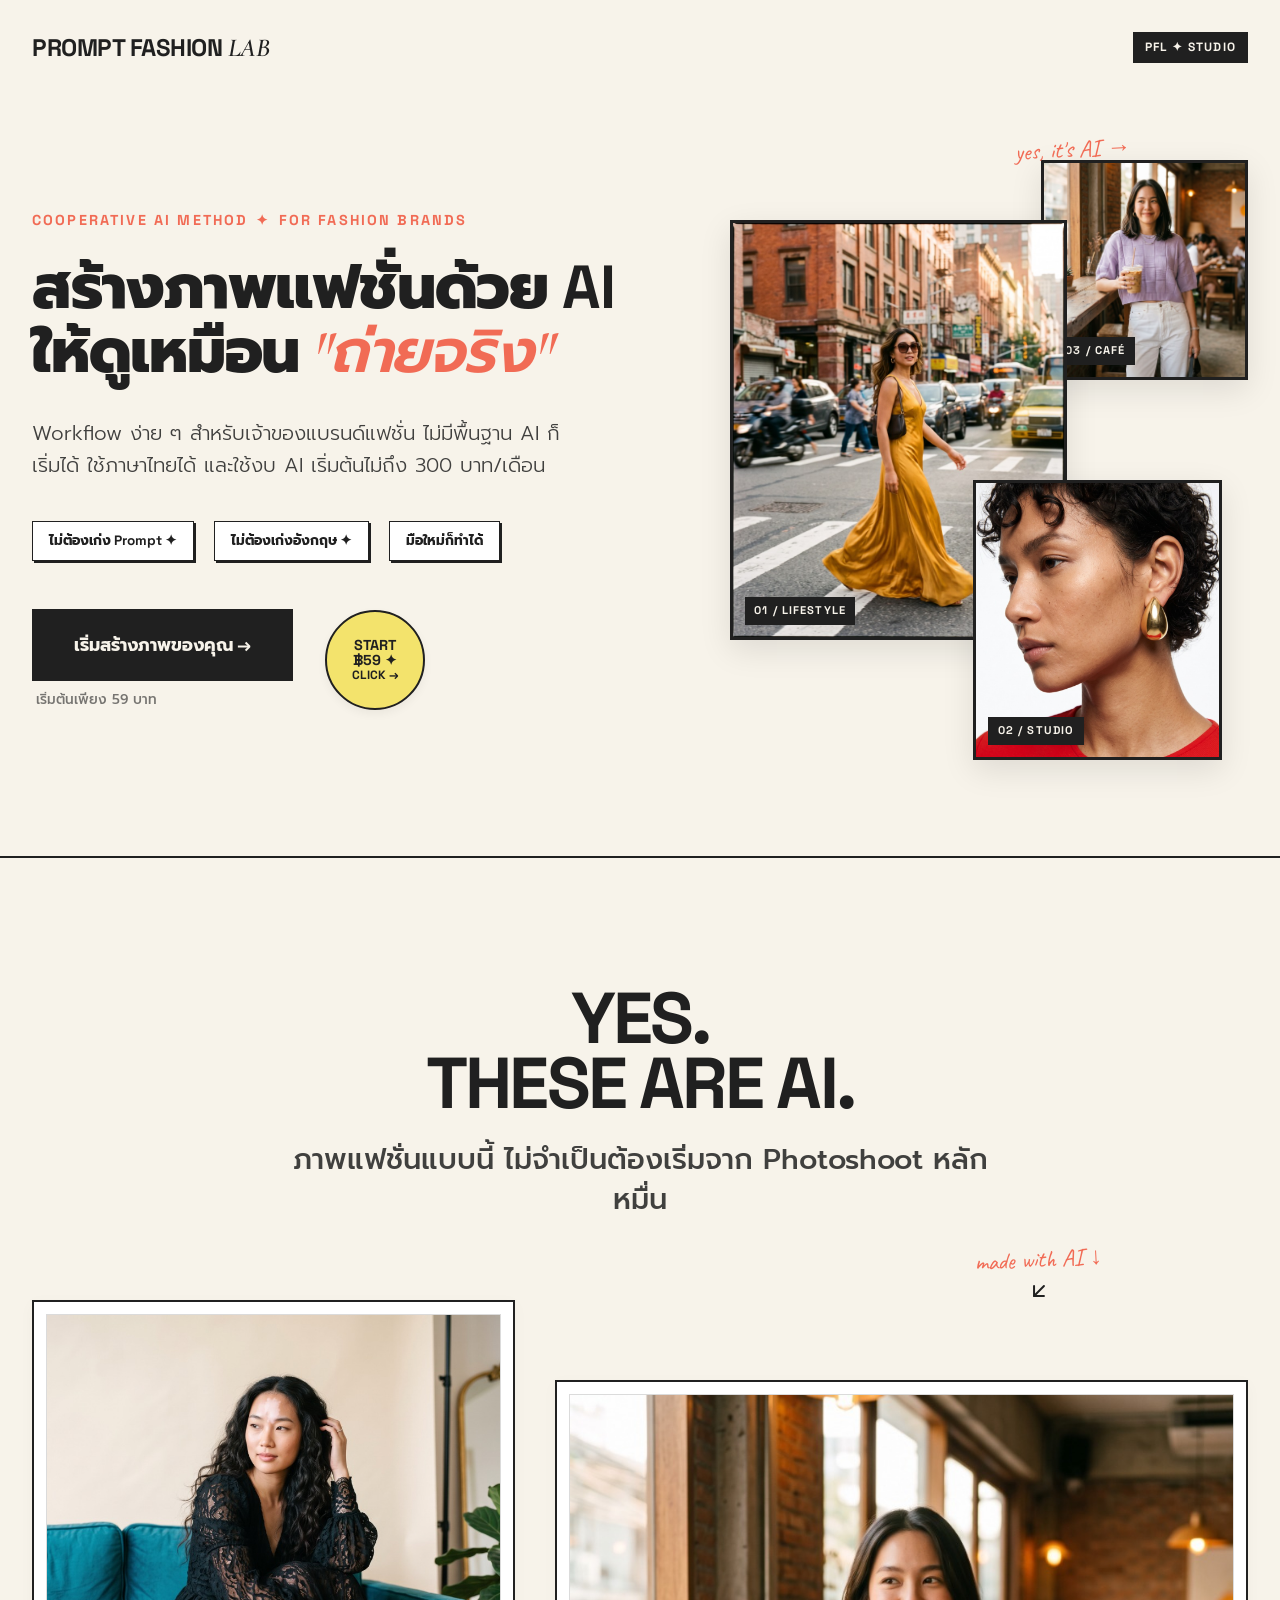
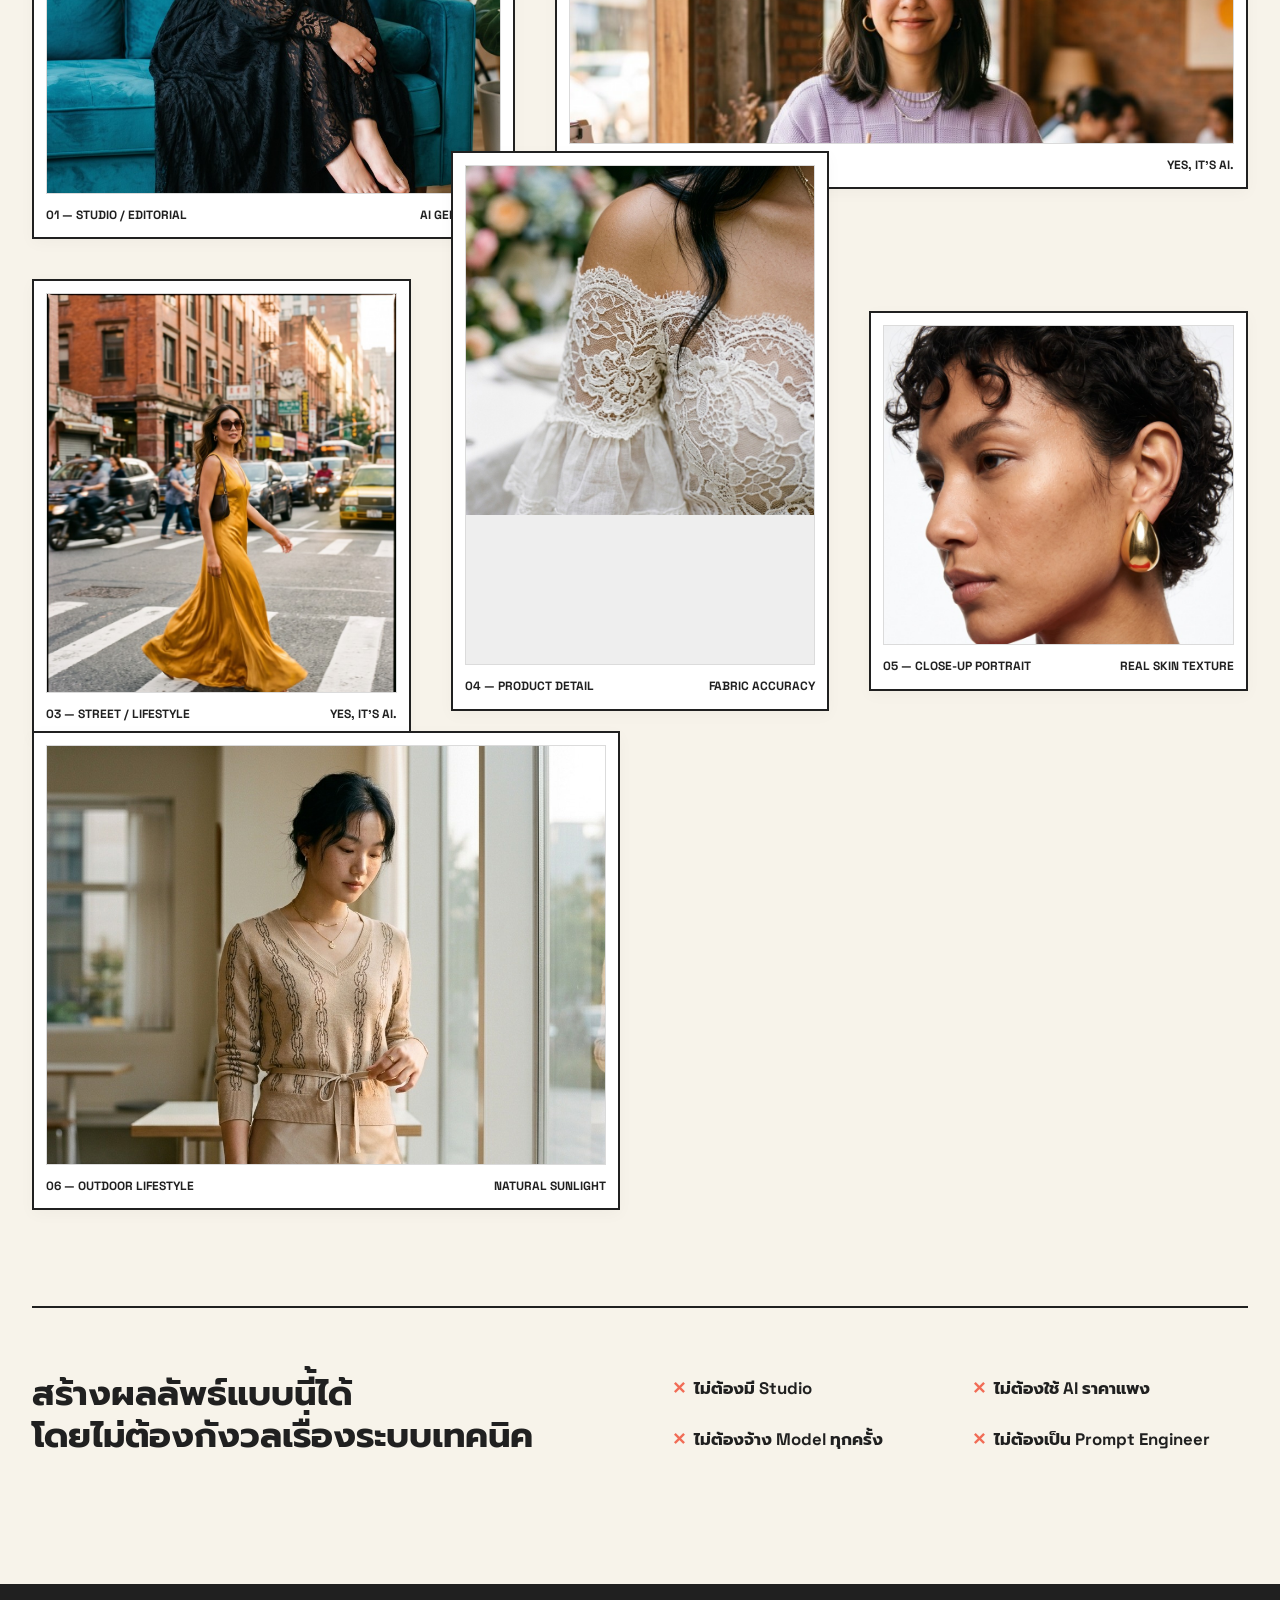
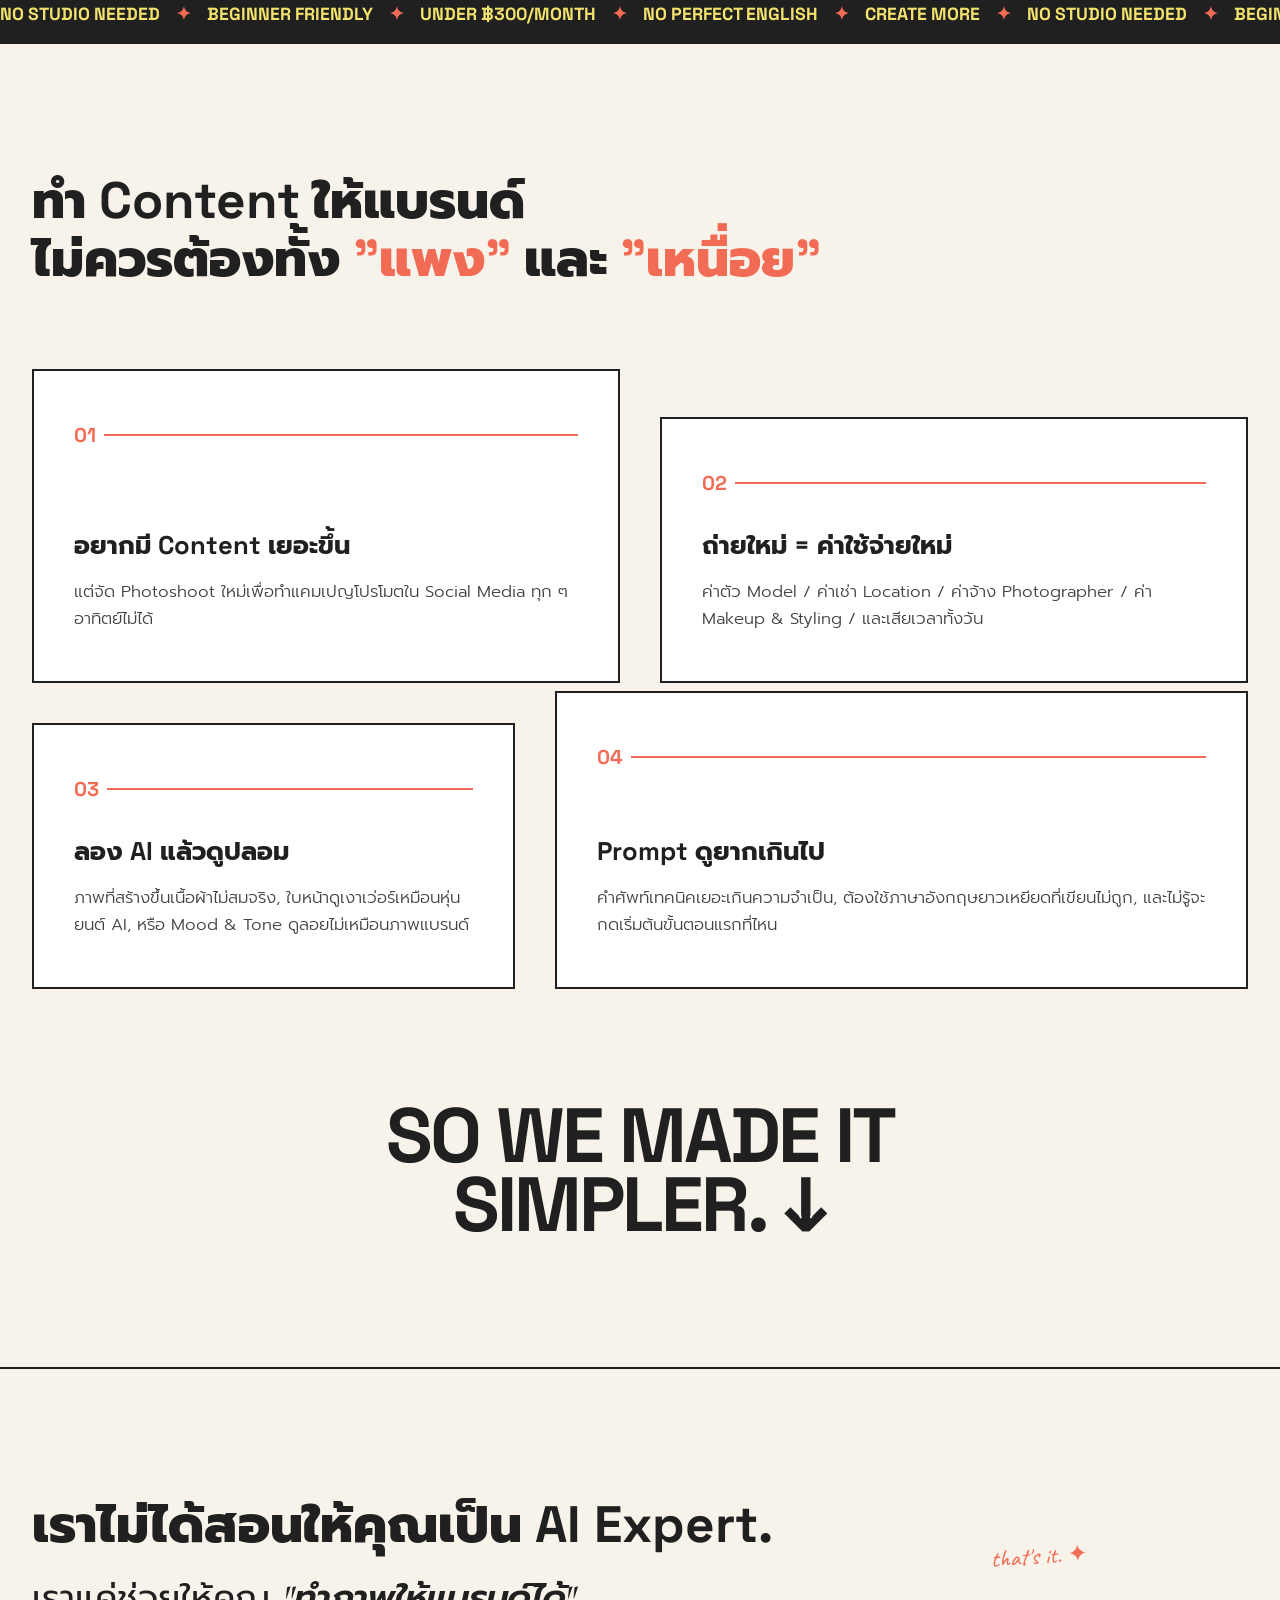
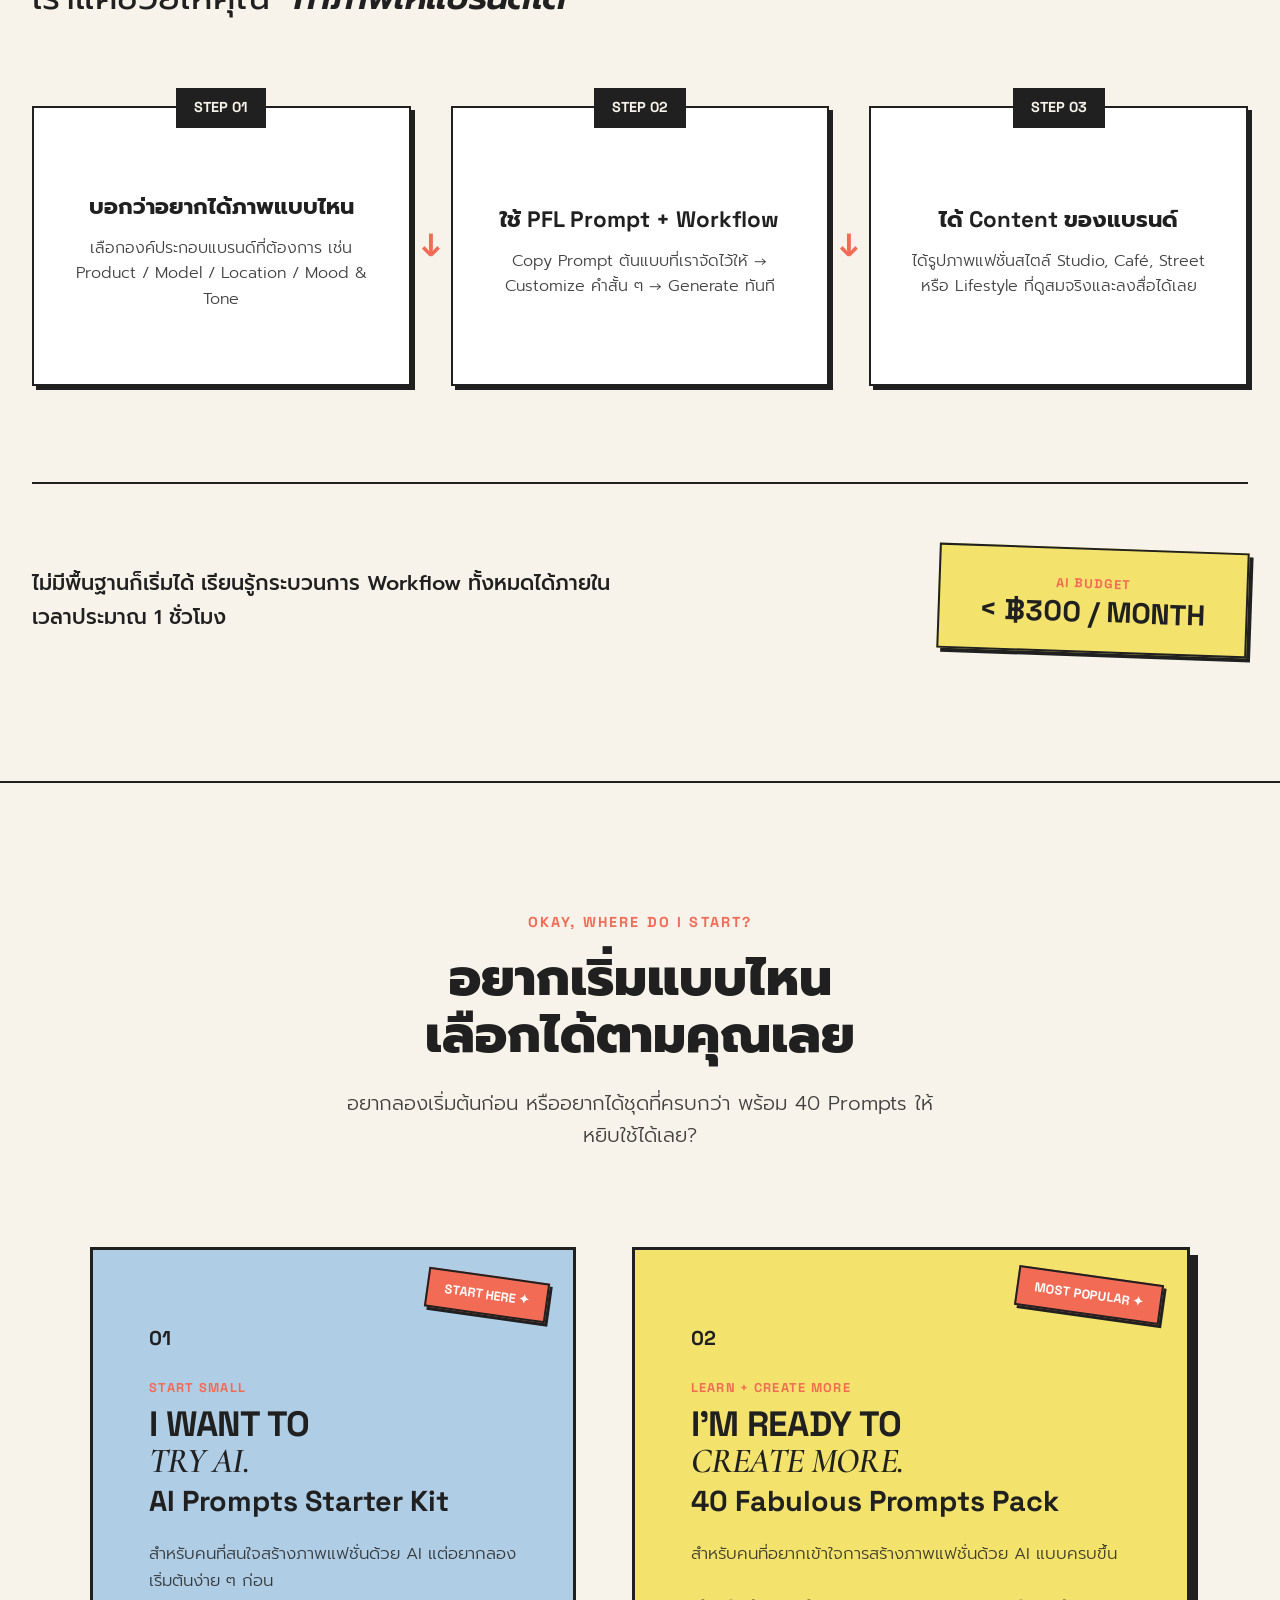
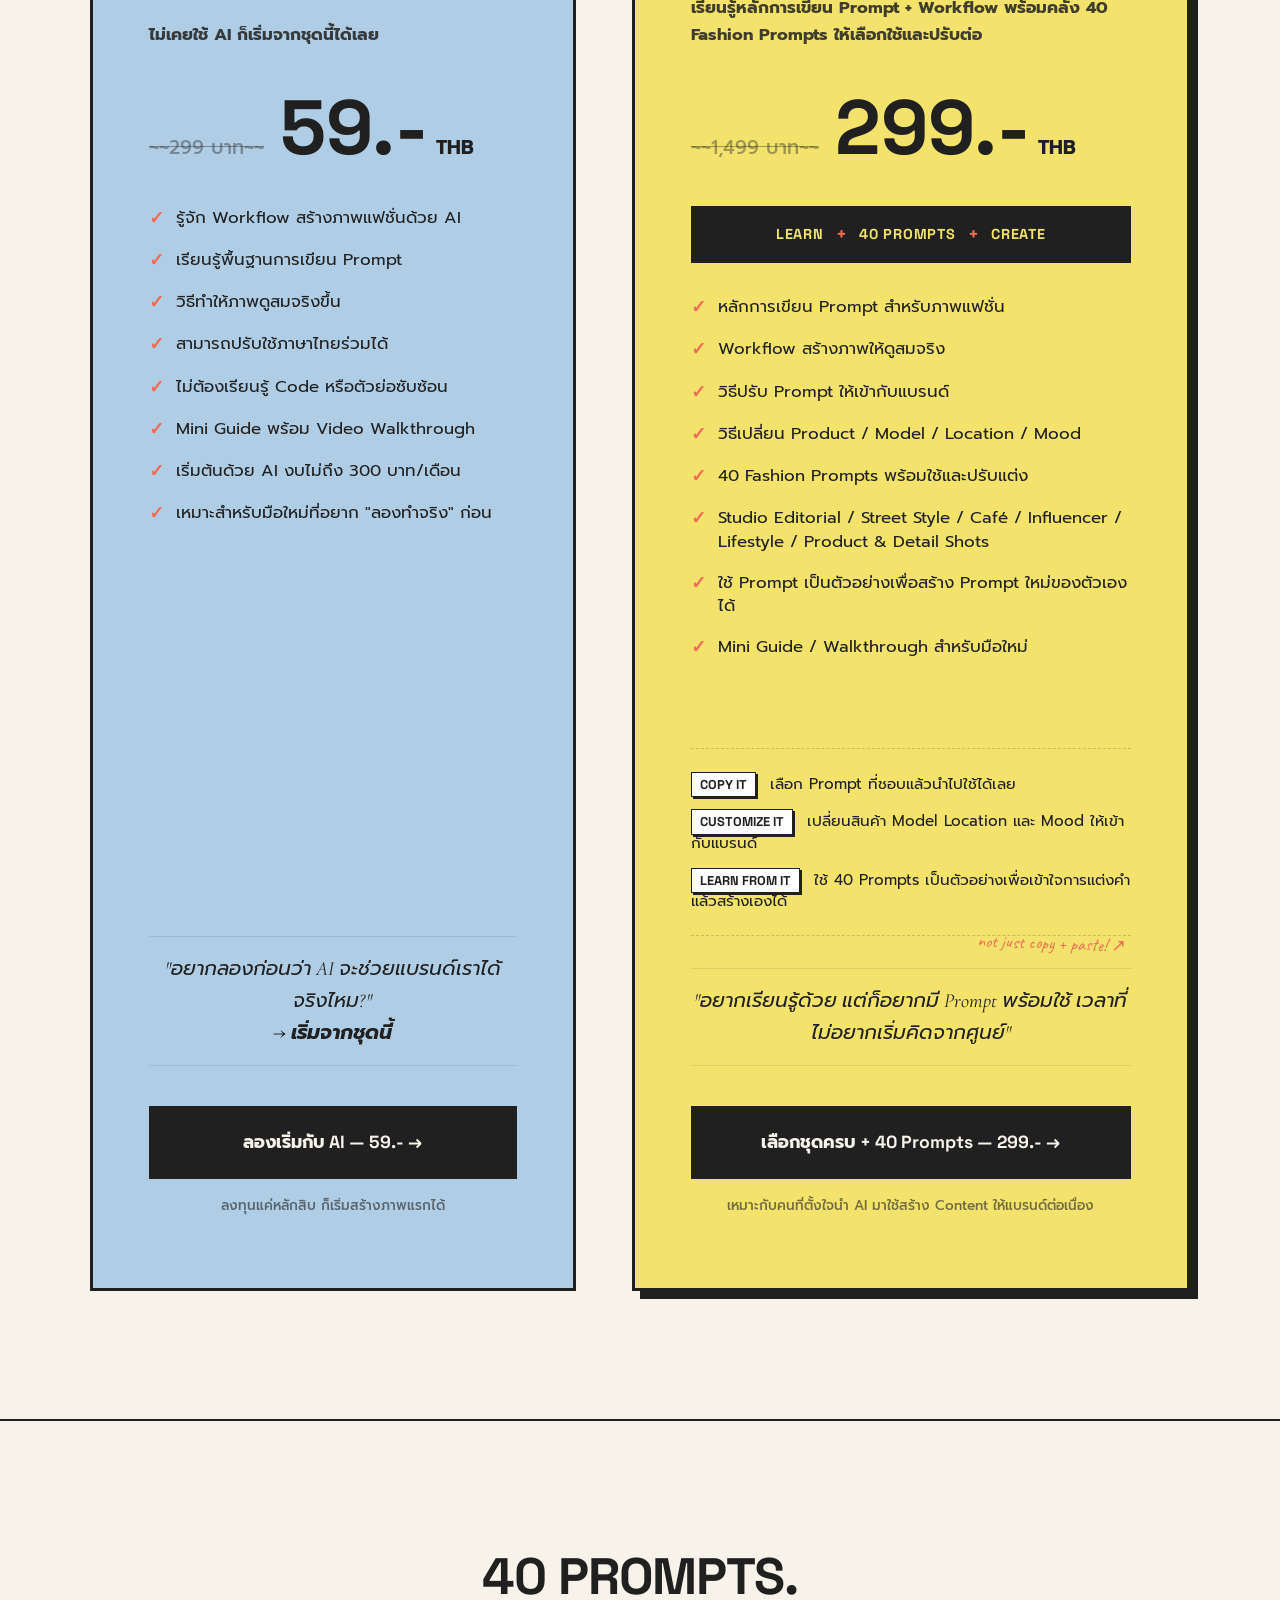
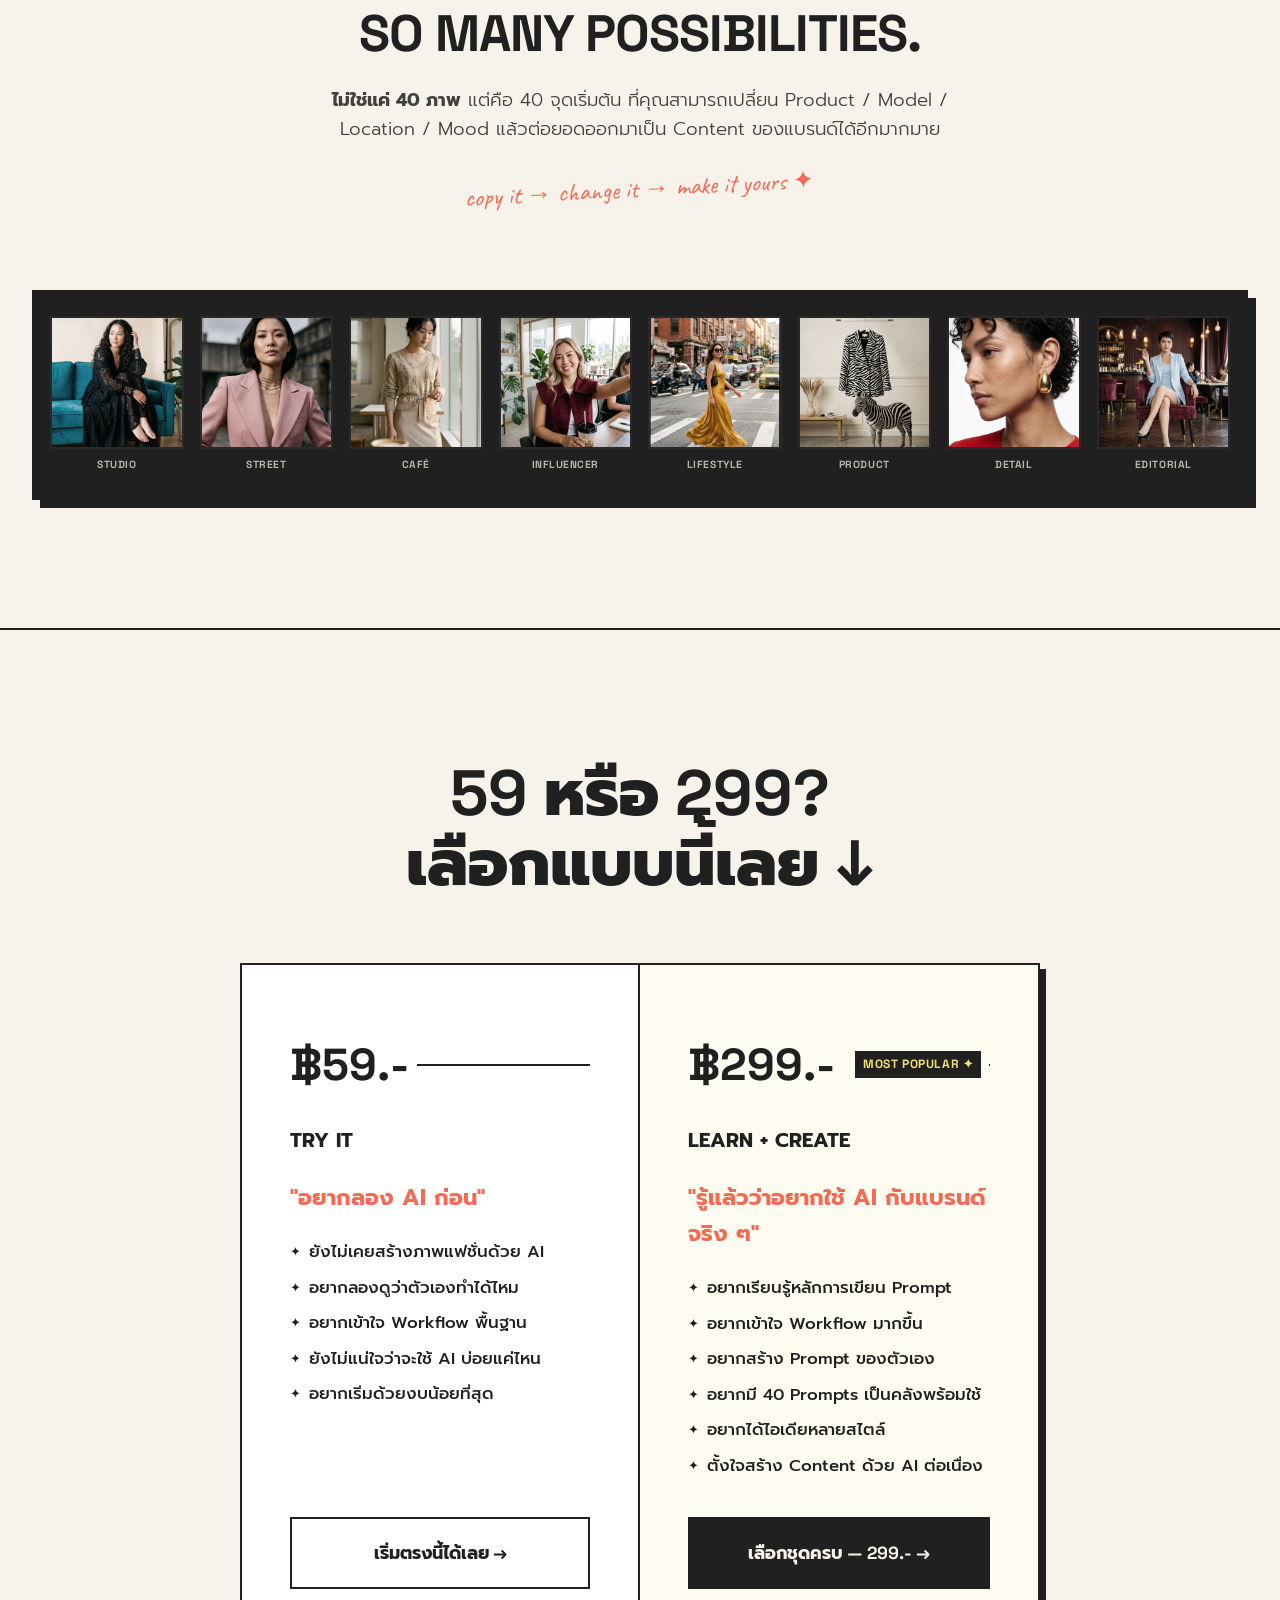
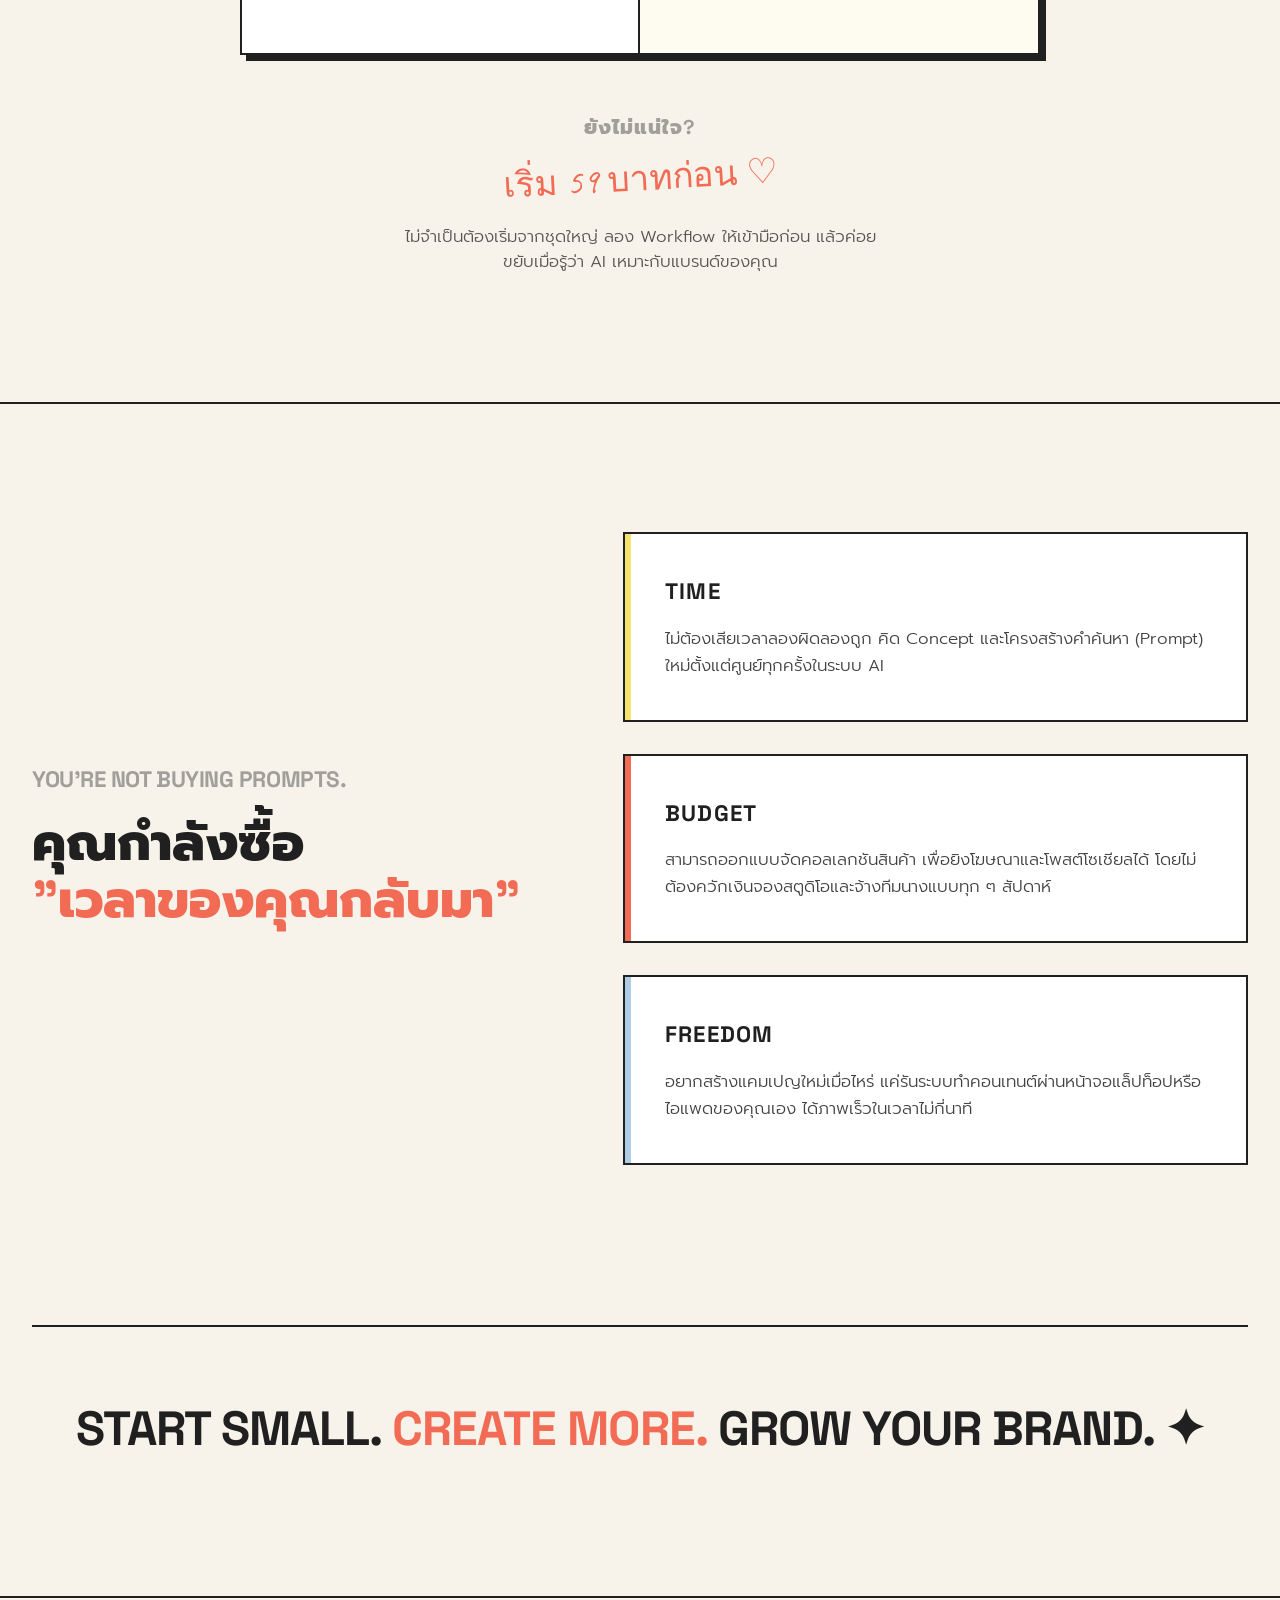
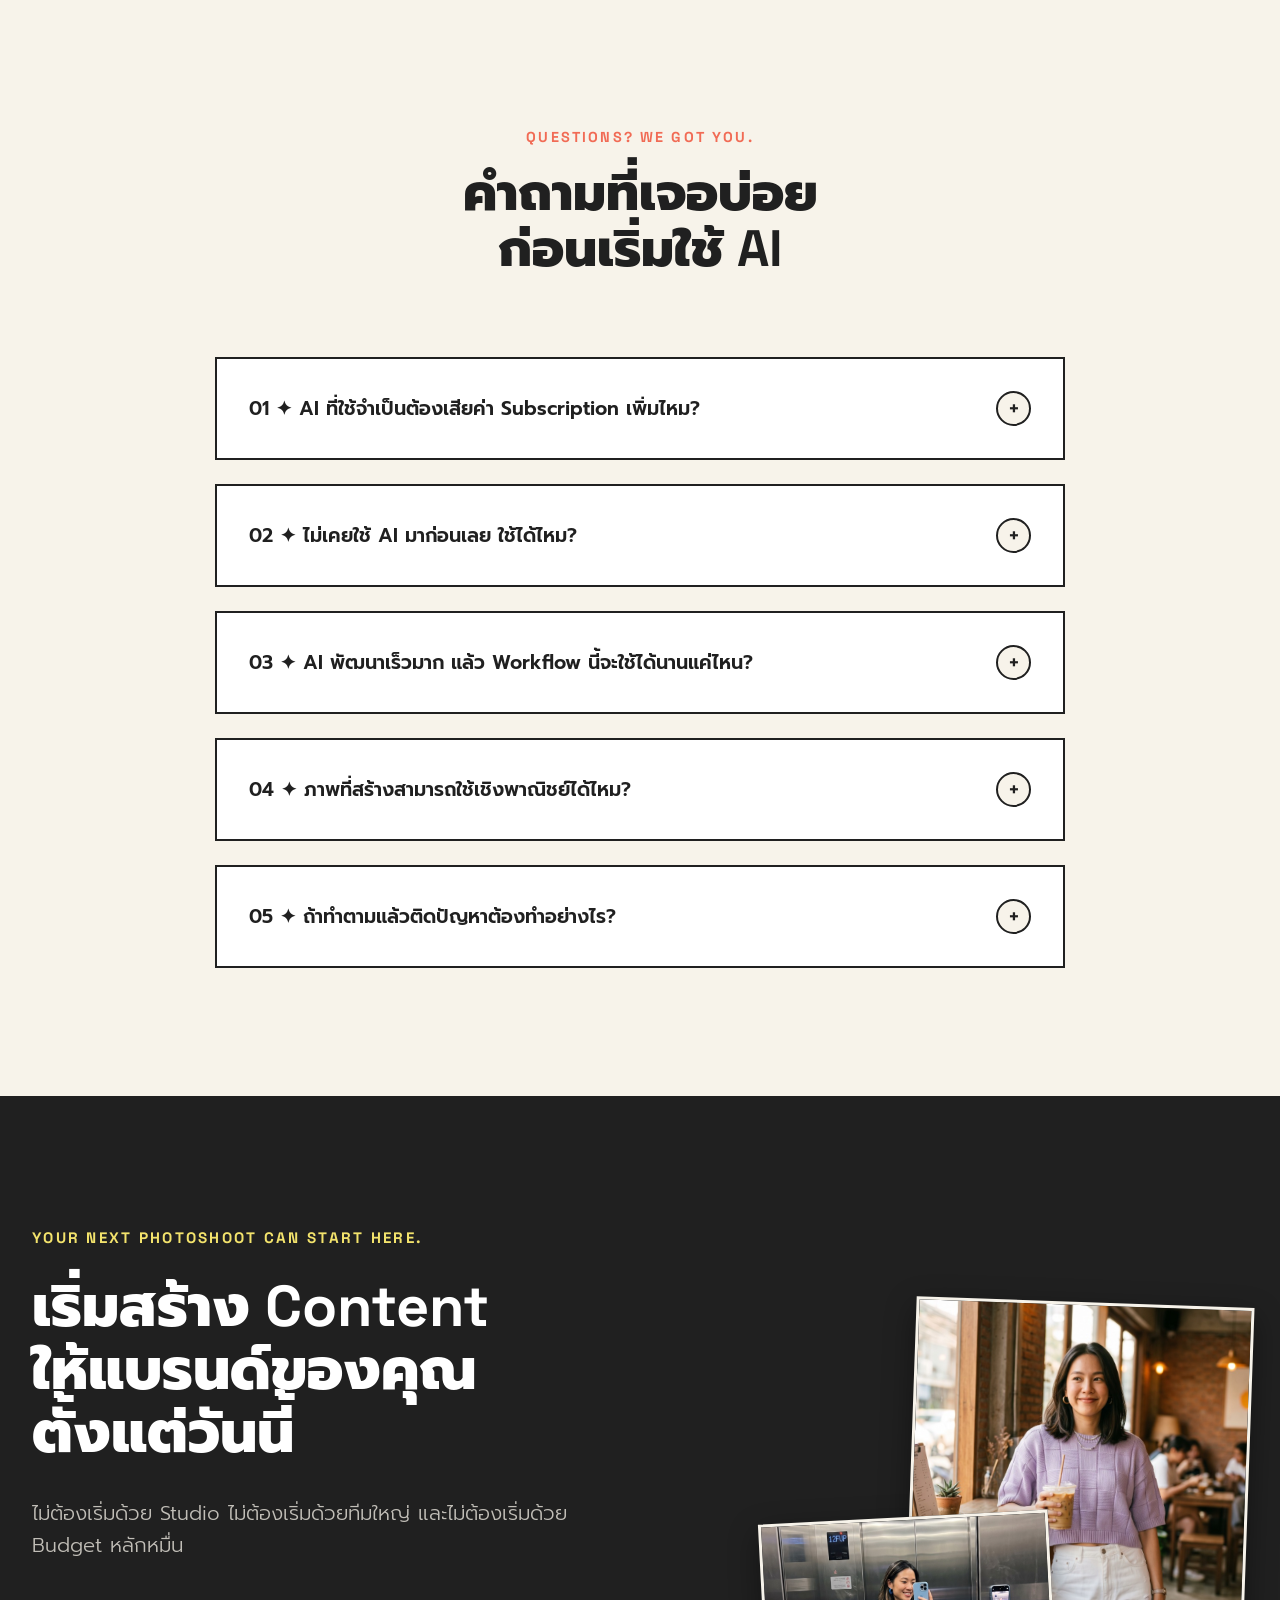
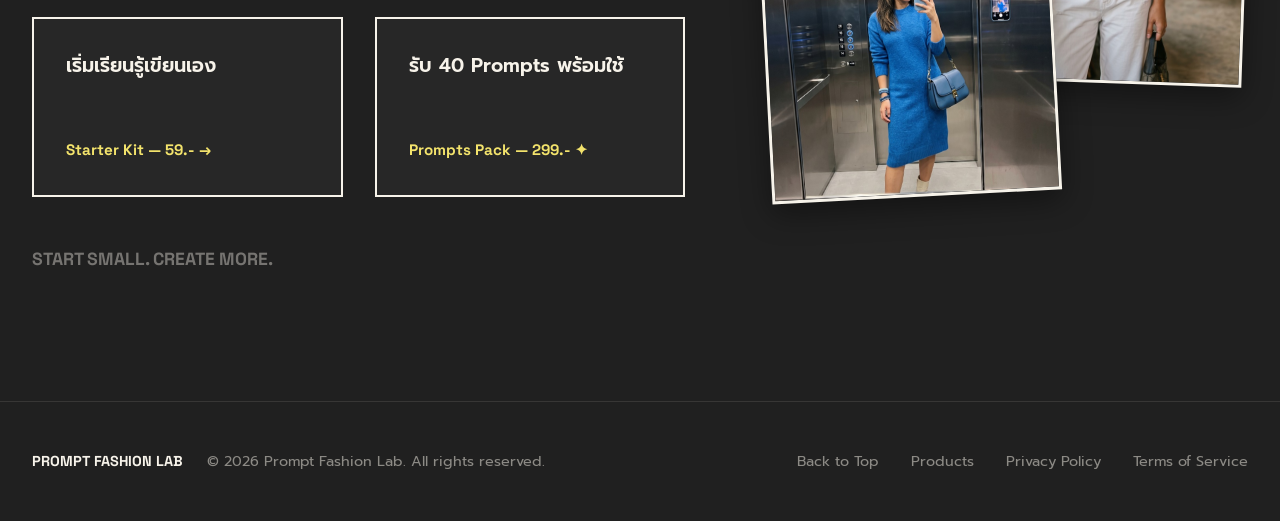
==== commit 206673c5: "change the logo in mobile version" ====
--- a/index.html
+++ b/index.html
@@ -17,9 +17,7 @@
        ========================================== -->
   <header>
     <div class="container nav-container">
-      <a href="#hero" class="logo">
-        PROMPT FASHION <span>LAB</span>
-      </a>
+      <a href="#hero" class="logo">PROMPT FASHION <span>LAB</span></a>
       <div class="brand-badge">PFL ✦ STUDIO</div>
     </div>
   </header>
--- a/styles.css
+++ b/styles.css
@@ -95,8 +95,17 @@
 }
 
 @media (max-width: 768px) {
+  .container {
+    padding: 0 1.25rem;
+  }
   .section-padding {
     padding: 5rem 0;
+  }
+}
+
+@media (max-width: 480px) {
+  .container {
+    padding: 0 1rem;
   }
 }
 
@@ -189,24 +198,27 @@
   display: flex;
   justify-content: space-between;
   align-items: center;
+  gap: 0.75rem;
 }
 
 .logo {
   font-family: var(--font-grotesk);
   font-weight: 800;
   font-size: 1.5rem;
-  letter-spacing: -0.03em;
+  letter-spacing: -0.02em;
   text-decoration: none;
   color: var(--color-black);
-  display: flex;
-  align-items: center;
-  gap: 0.5rem;
+  display: inline-block;
+  white-space: nowrap;
+  line-height: 1.2;
+  flex-shrink: 0;
 }
 
 .logo span {
   font-family: var(--font-serif);
   font-style: italic;
-  font-weight: 400;
+  font-weight: 600;
+  font-size: 1.08em;
 }
 
 .brand-badge {
@@ -218,6 +230,50 @@
   padding: 0.35rem 0.75rem;
   text-transform: uppercase;
   letter-spacing: 0.1em;
+  white-space: nowrap;
+  flex-shrink: 0;
+}
+
+@media (max-width: 768px) {
+  header {
+    padding: 1.5rem 0;
+  }
+  .logo {
+    font-size: 1.25rem;
+  }
+  .brand-badge {
+    font-size: 0.7rem;
+    padding: 0.3rem 0.6rem;
+    letter-spacing: 0.08em;
+  }
+}
+
+@media (max-width: 576px) {
+  header {
+    padding: 1.25rem 0;
+  }
+  .logo {
+    font-size: 1.05rem;
+    letter-spacing: -0.02em;
+  }
+  .brand-badge {
+    font-size: 0.62rem;
+    padding: 0.25rem 0.45rem;
+    letter-spacing: 0.05em;
+  }
+}
+
+@media (max-width: 380px) {
+  header {
+    padding: 1rem 0;
+  }
+  .logo {
+    font-size: 0.92rem;
+  }
+  .brand-badge {
+    font-size: 0.58rem;
+    padding: 0.2rem 0.4rem;
+  }
 }
 
 /* ==========================================================================
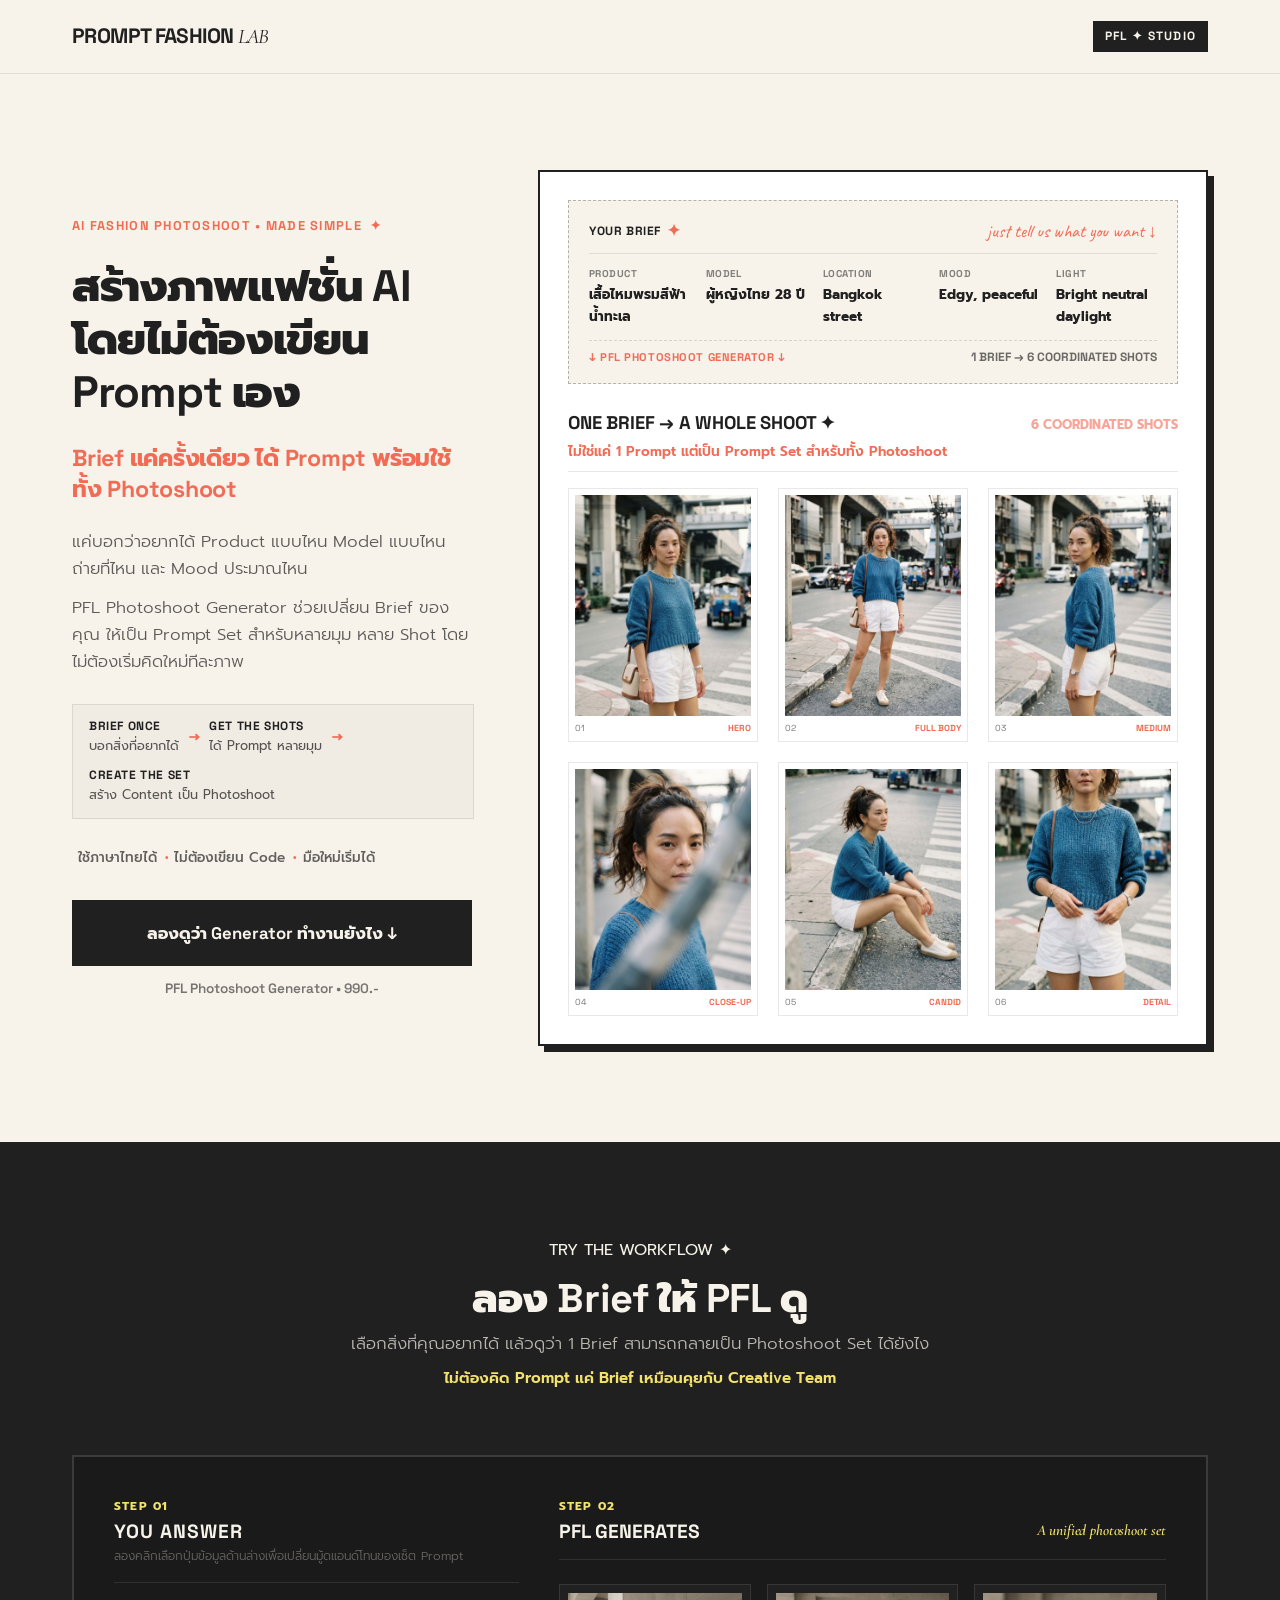
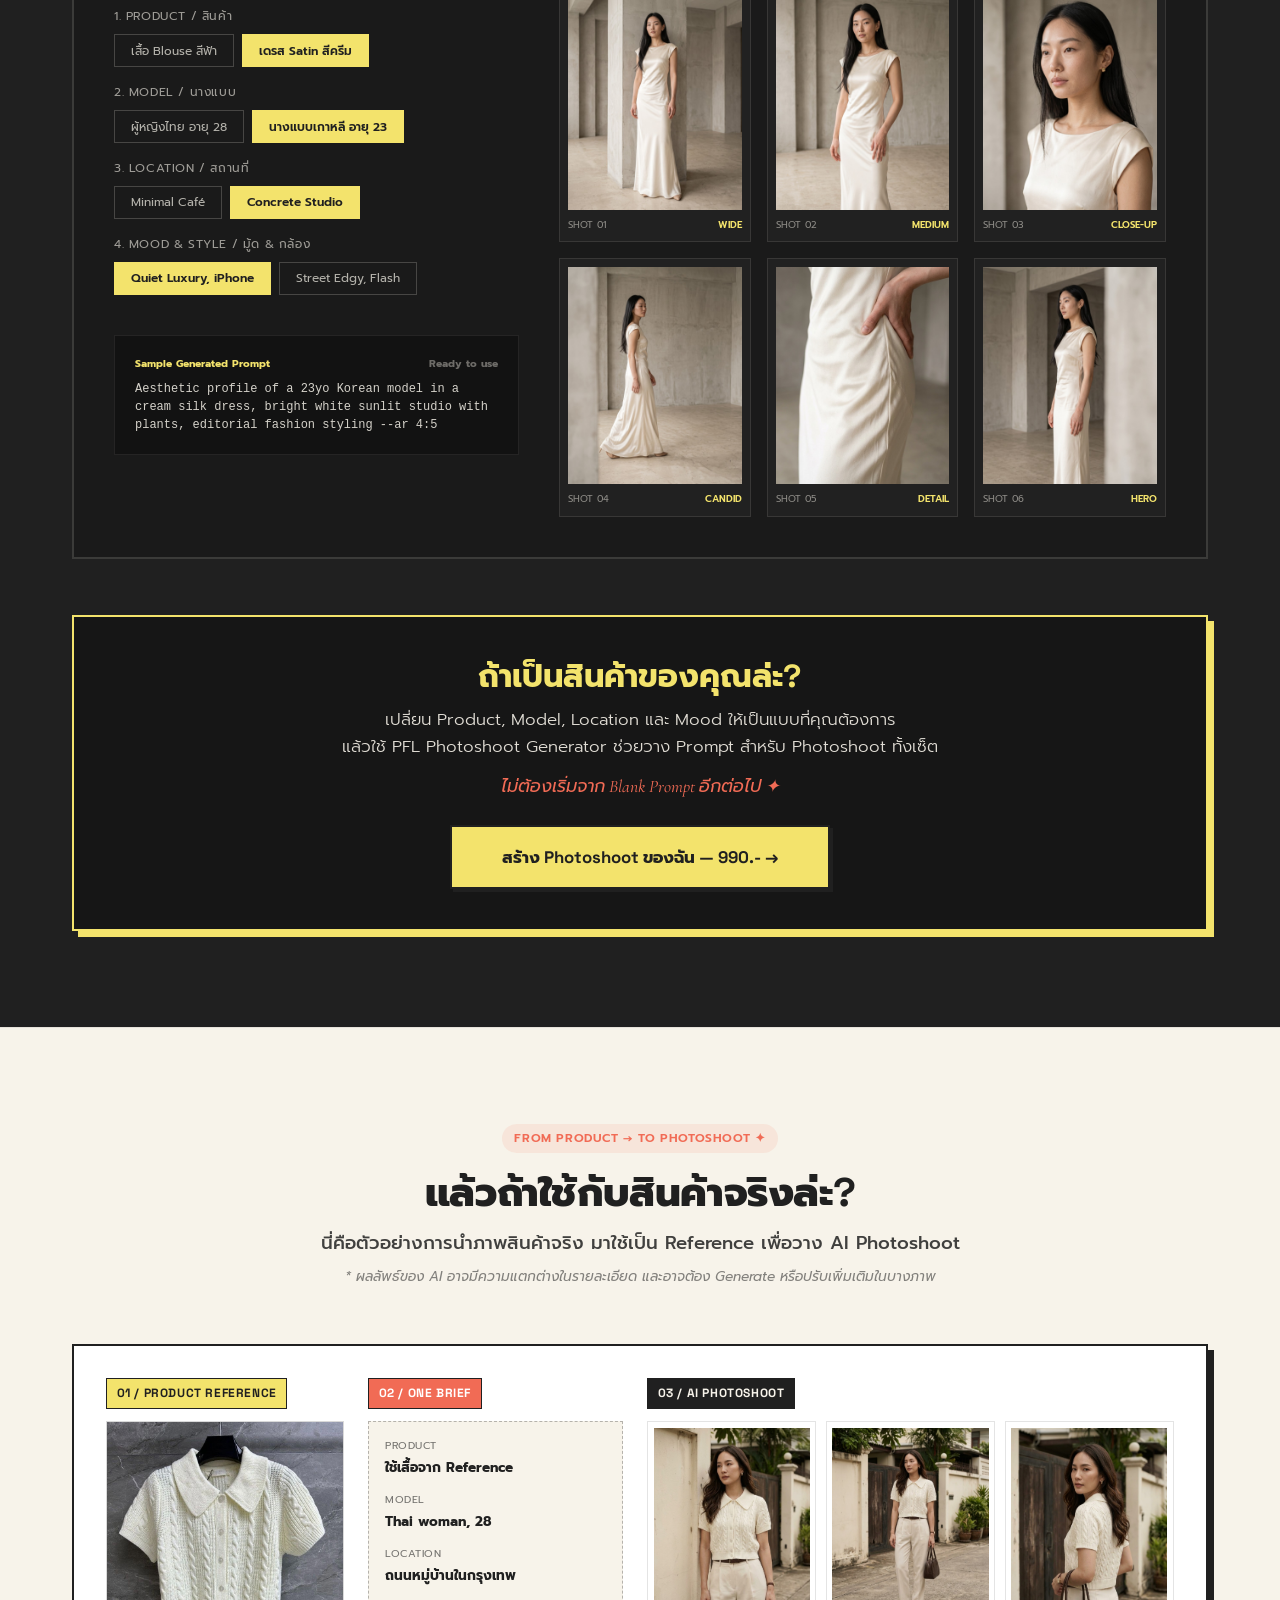
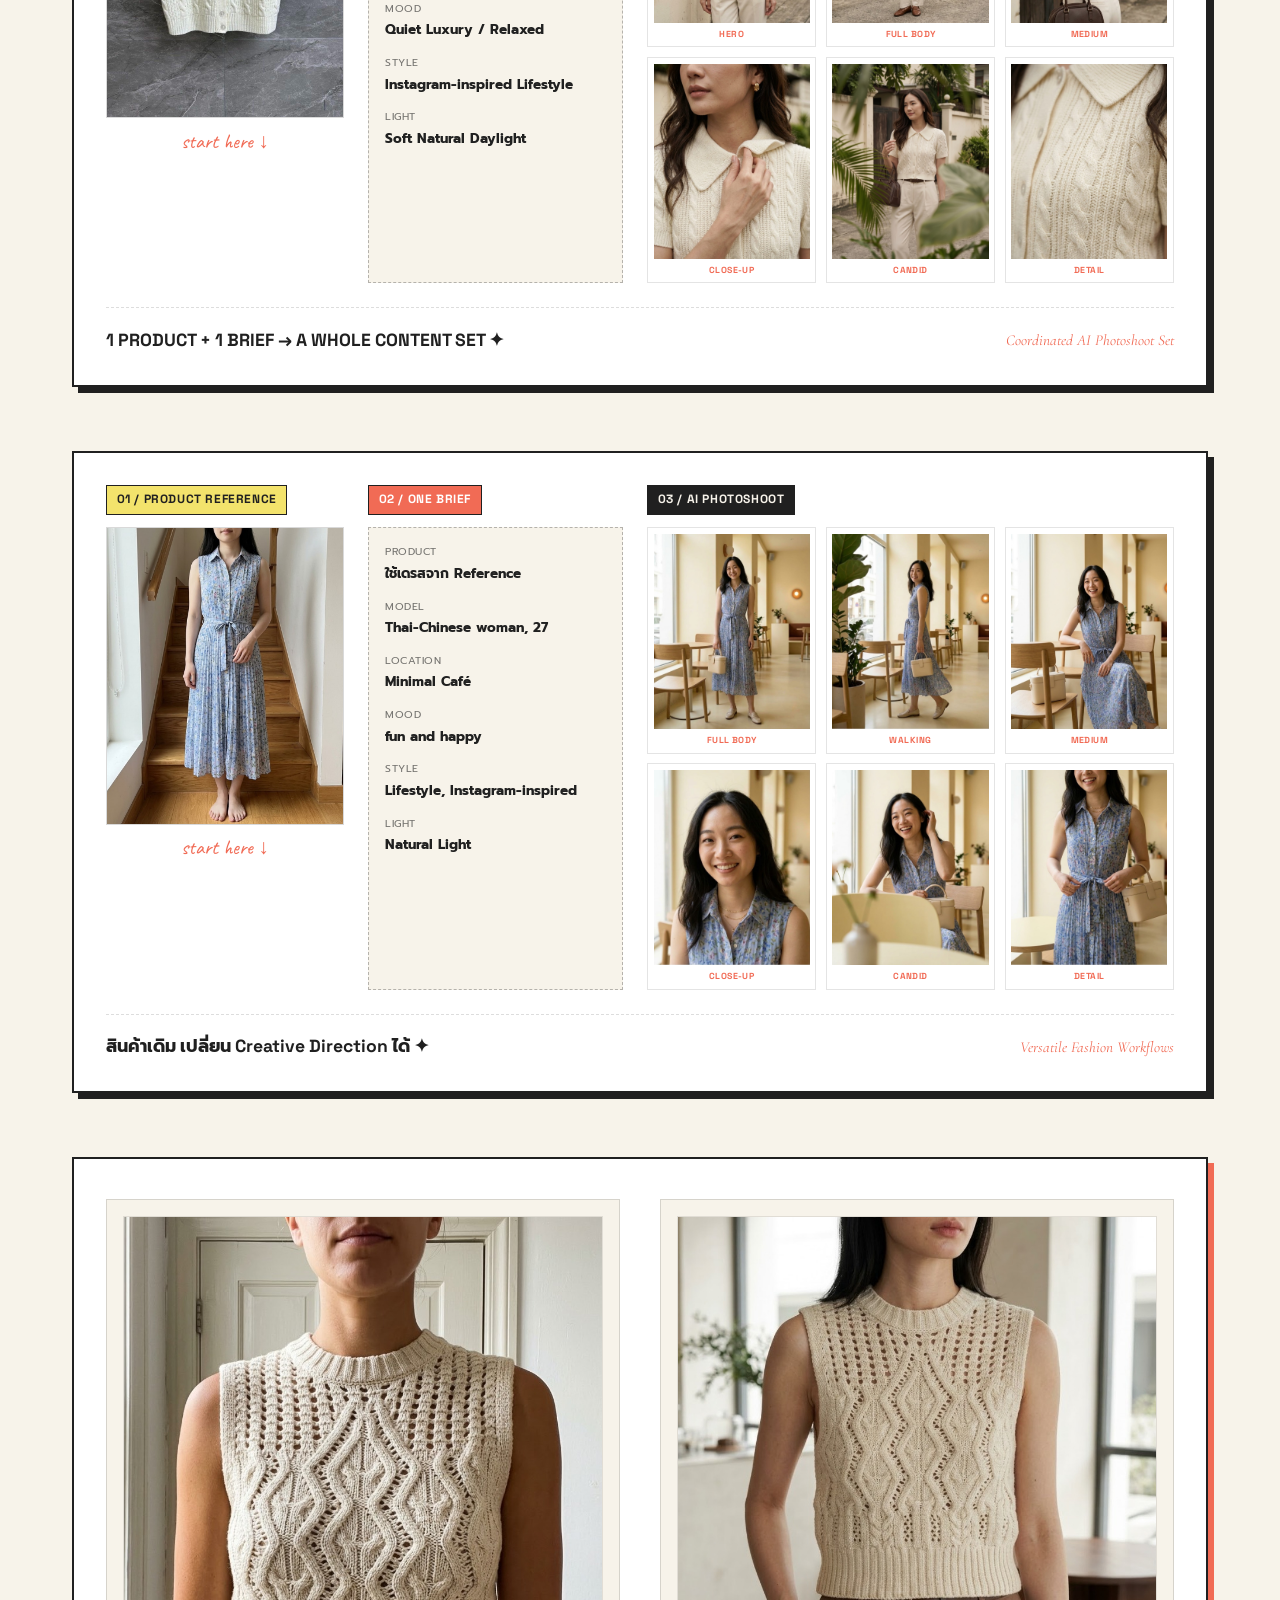
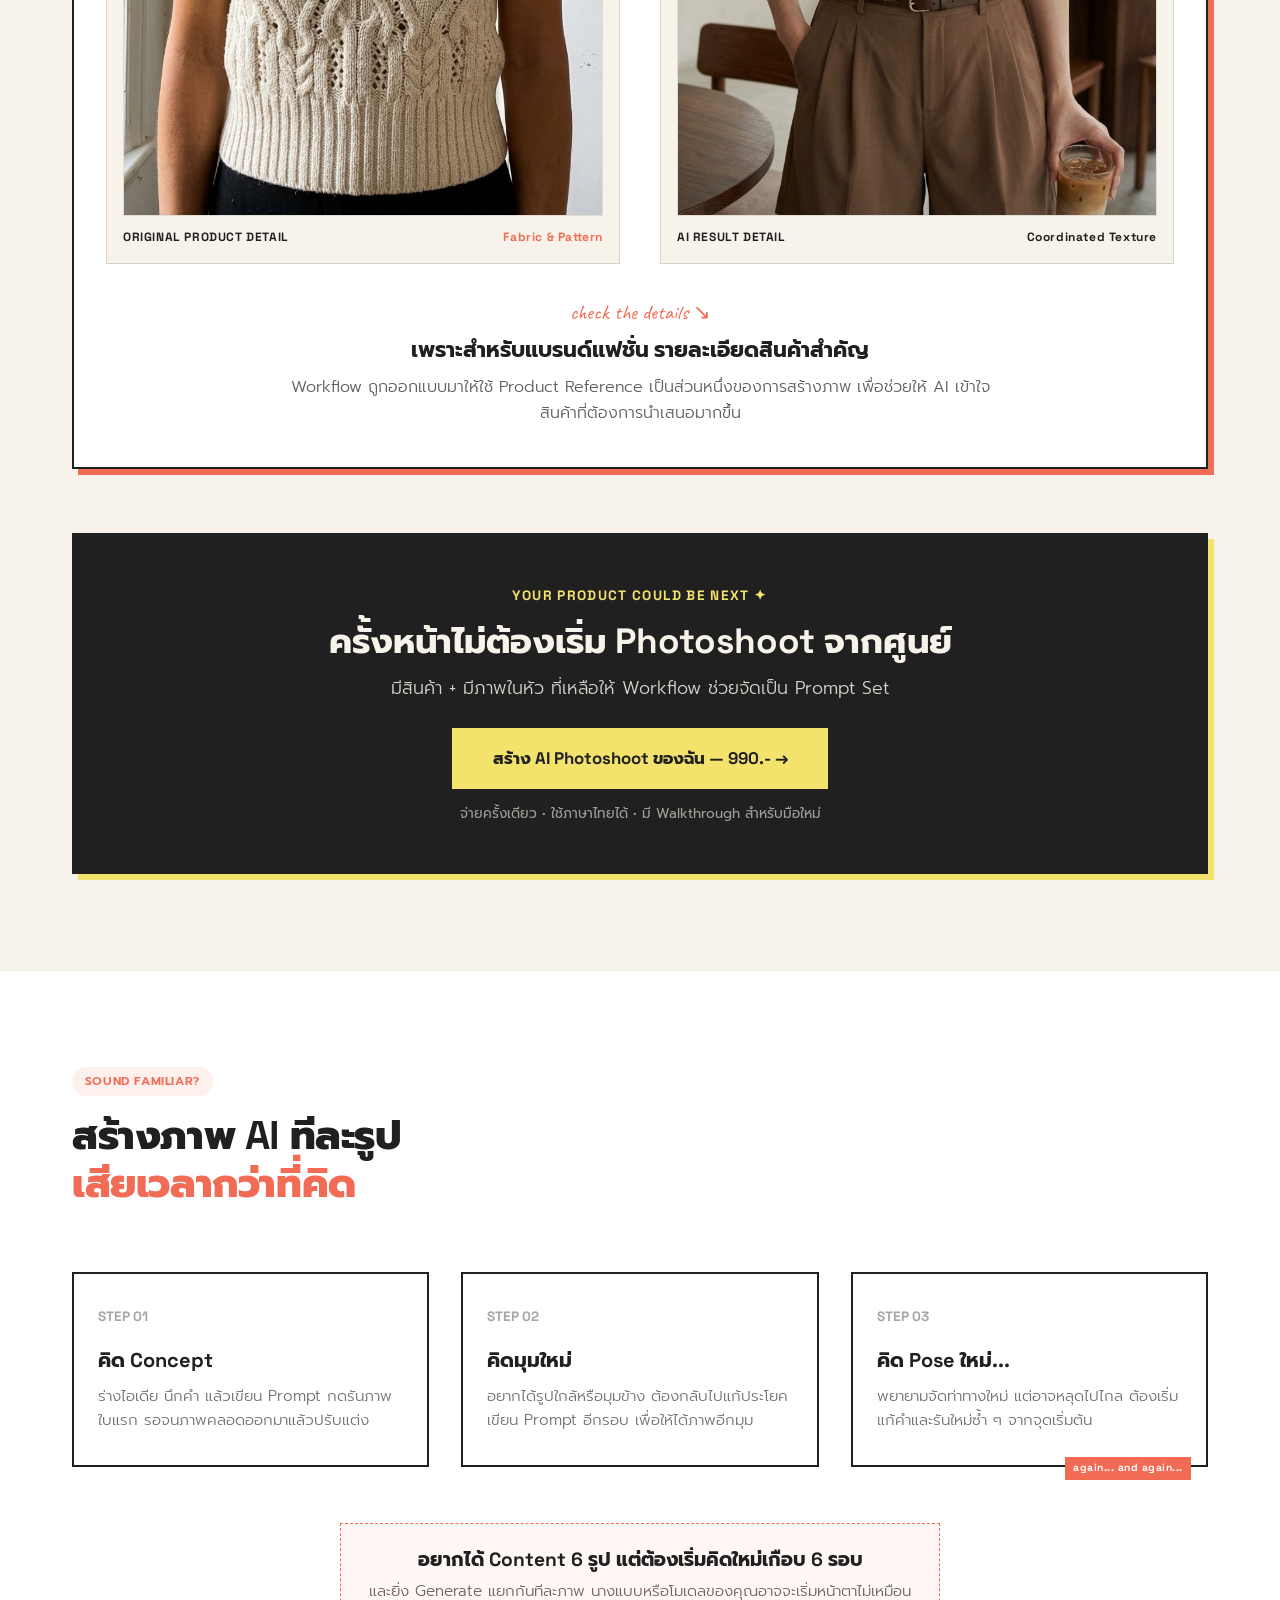
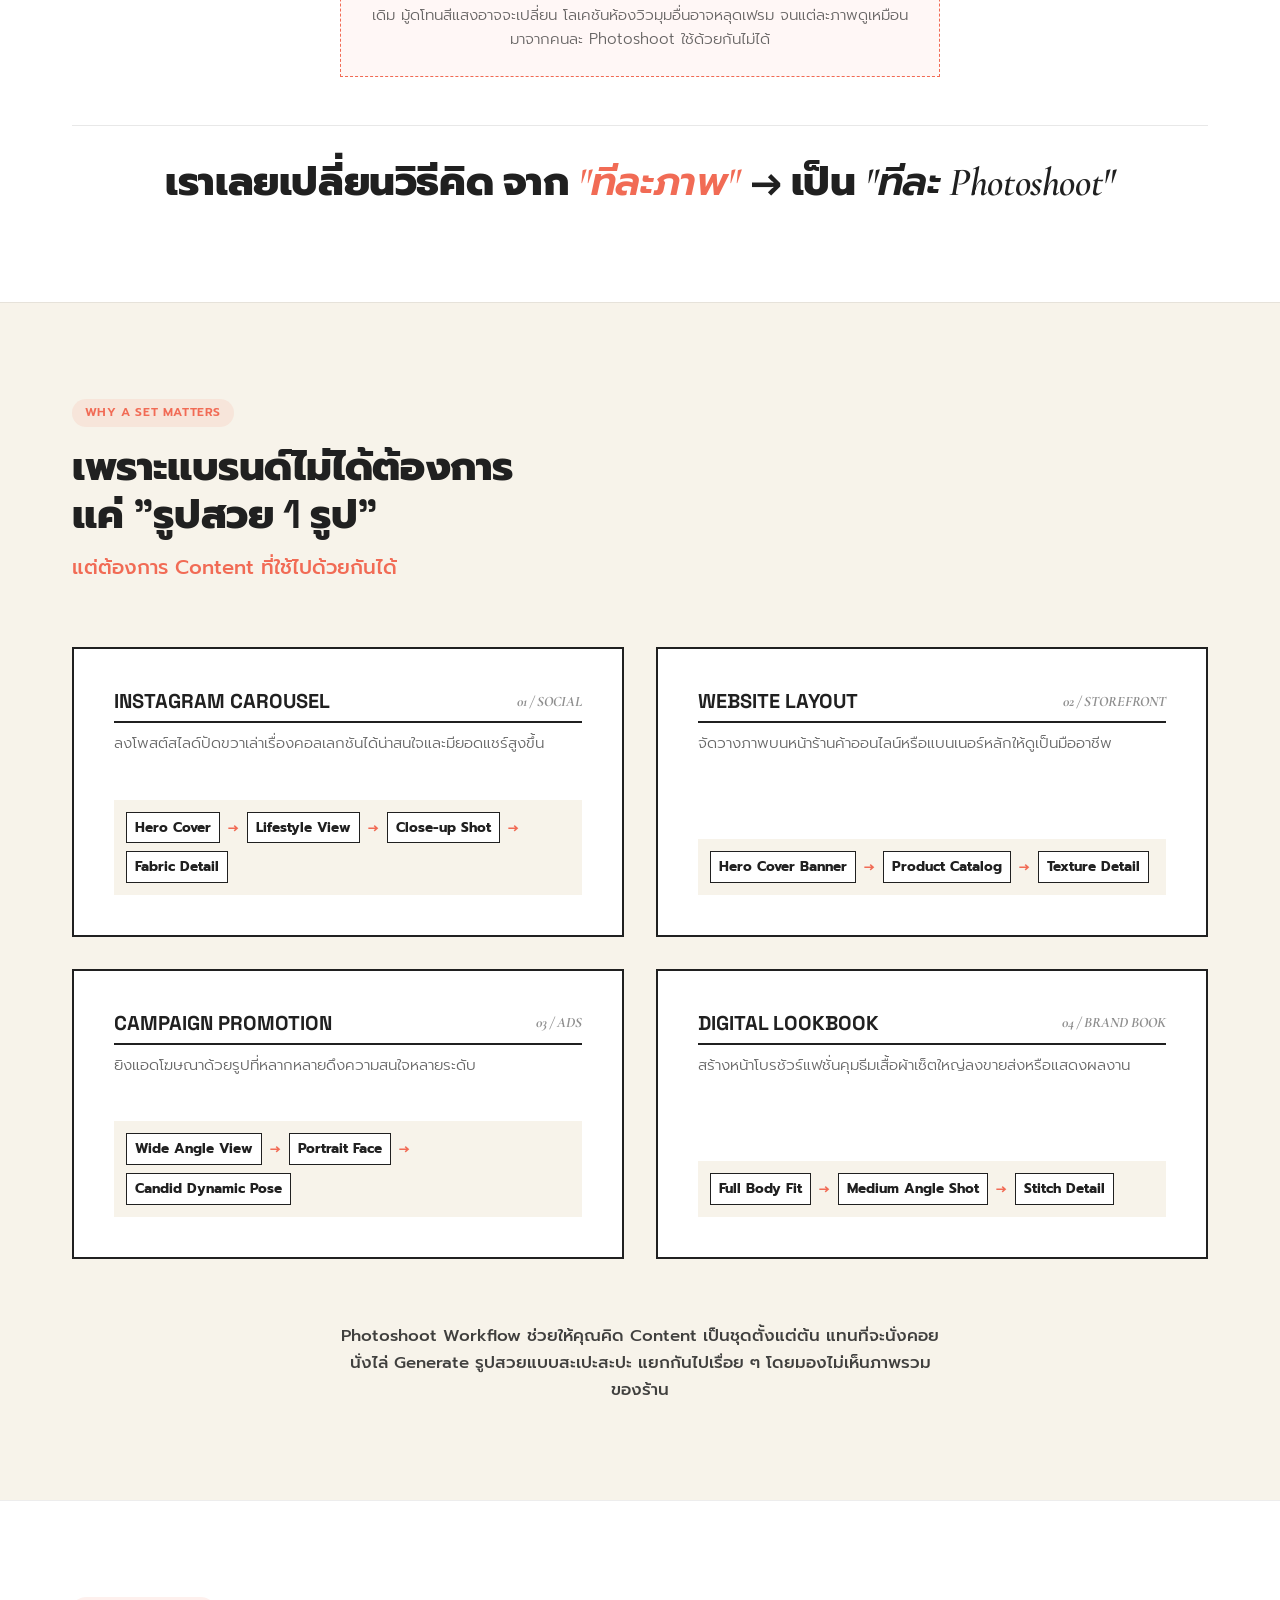
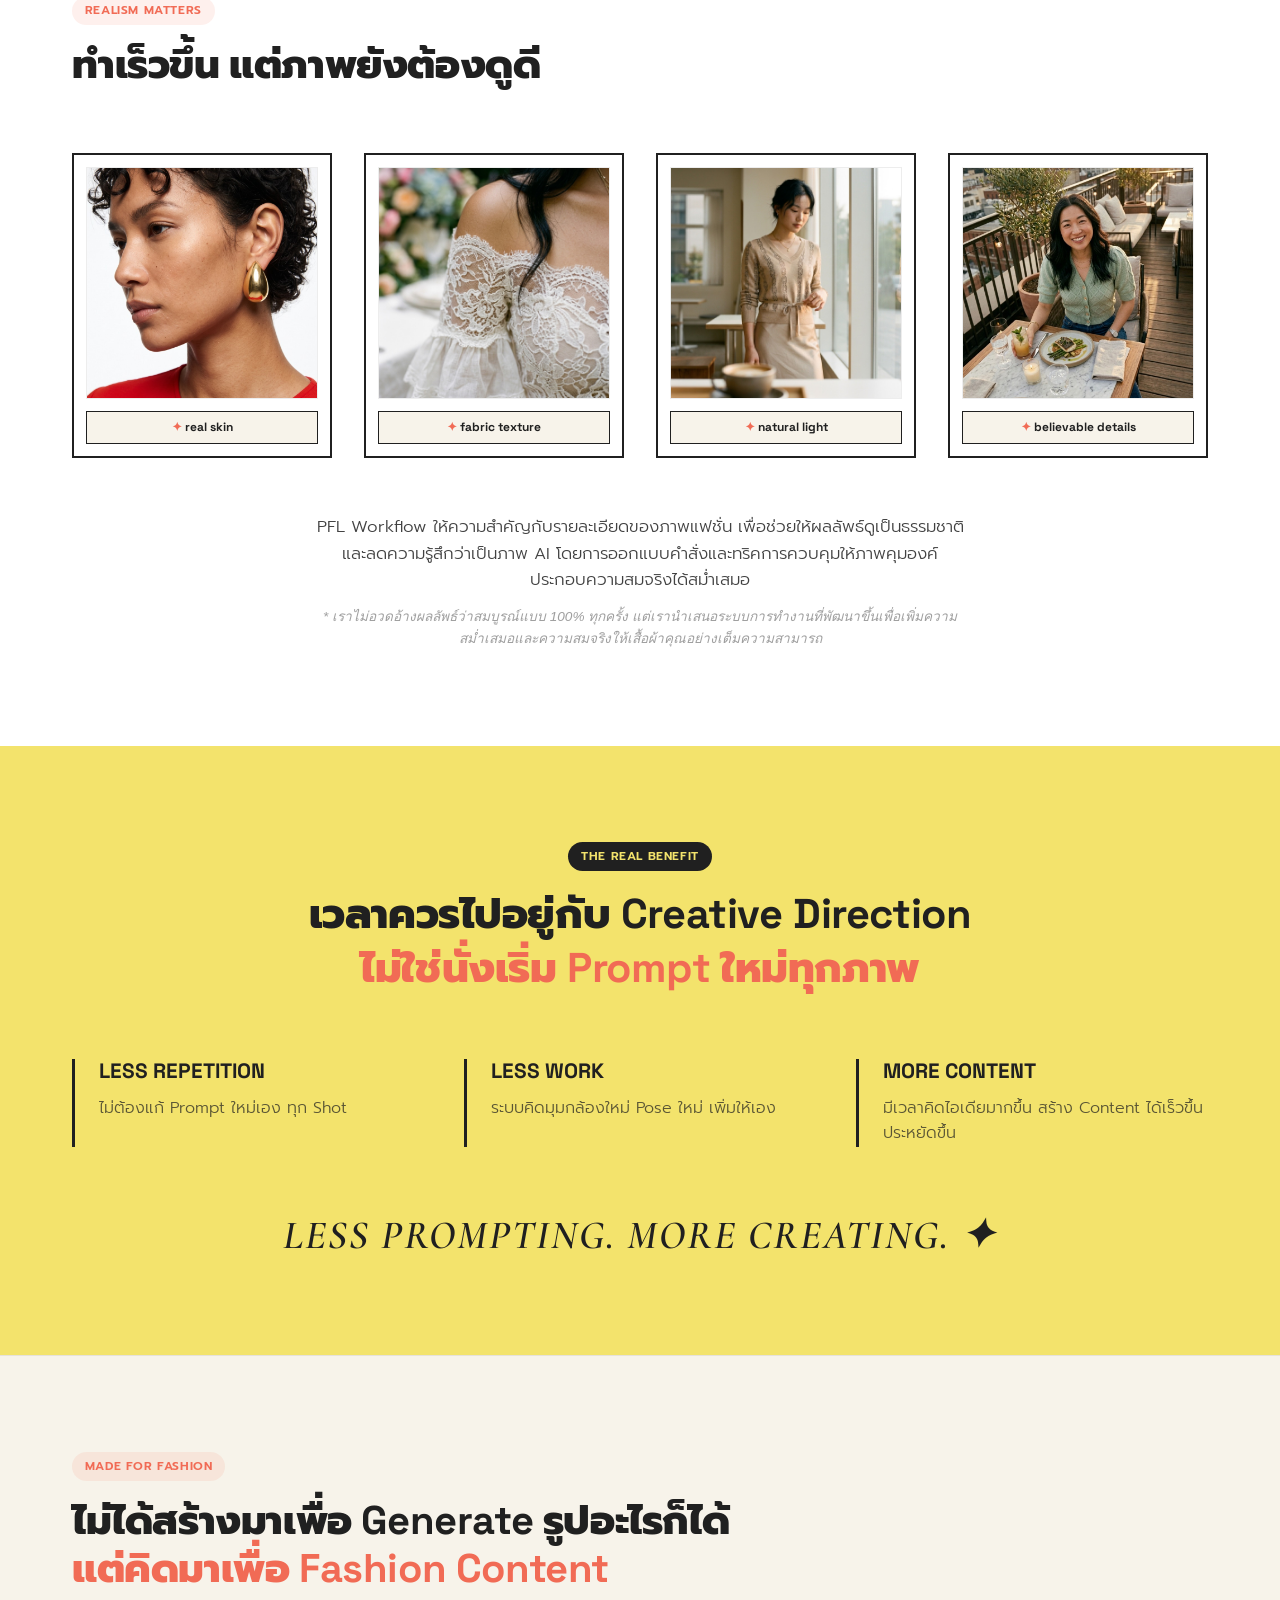
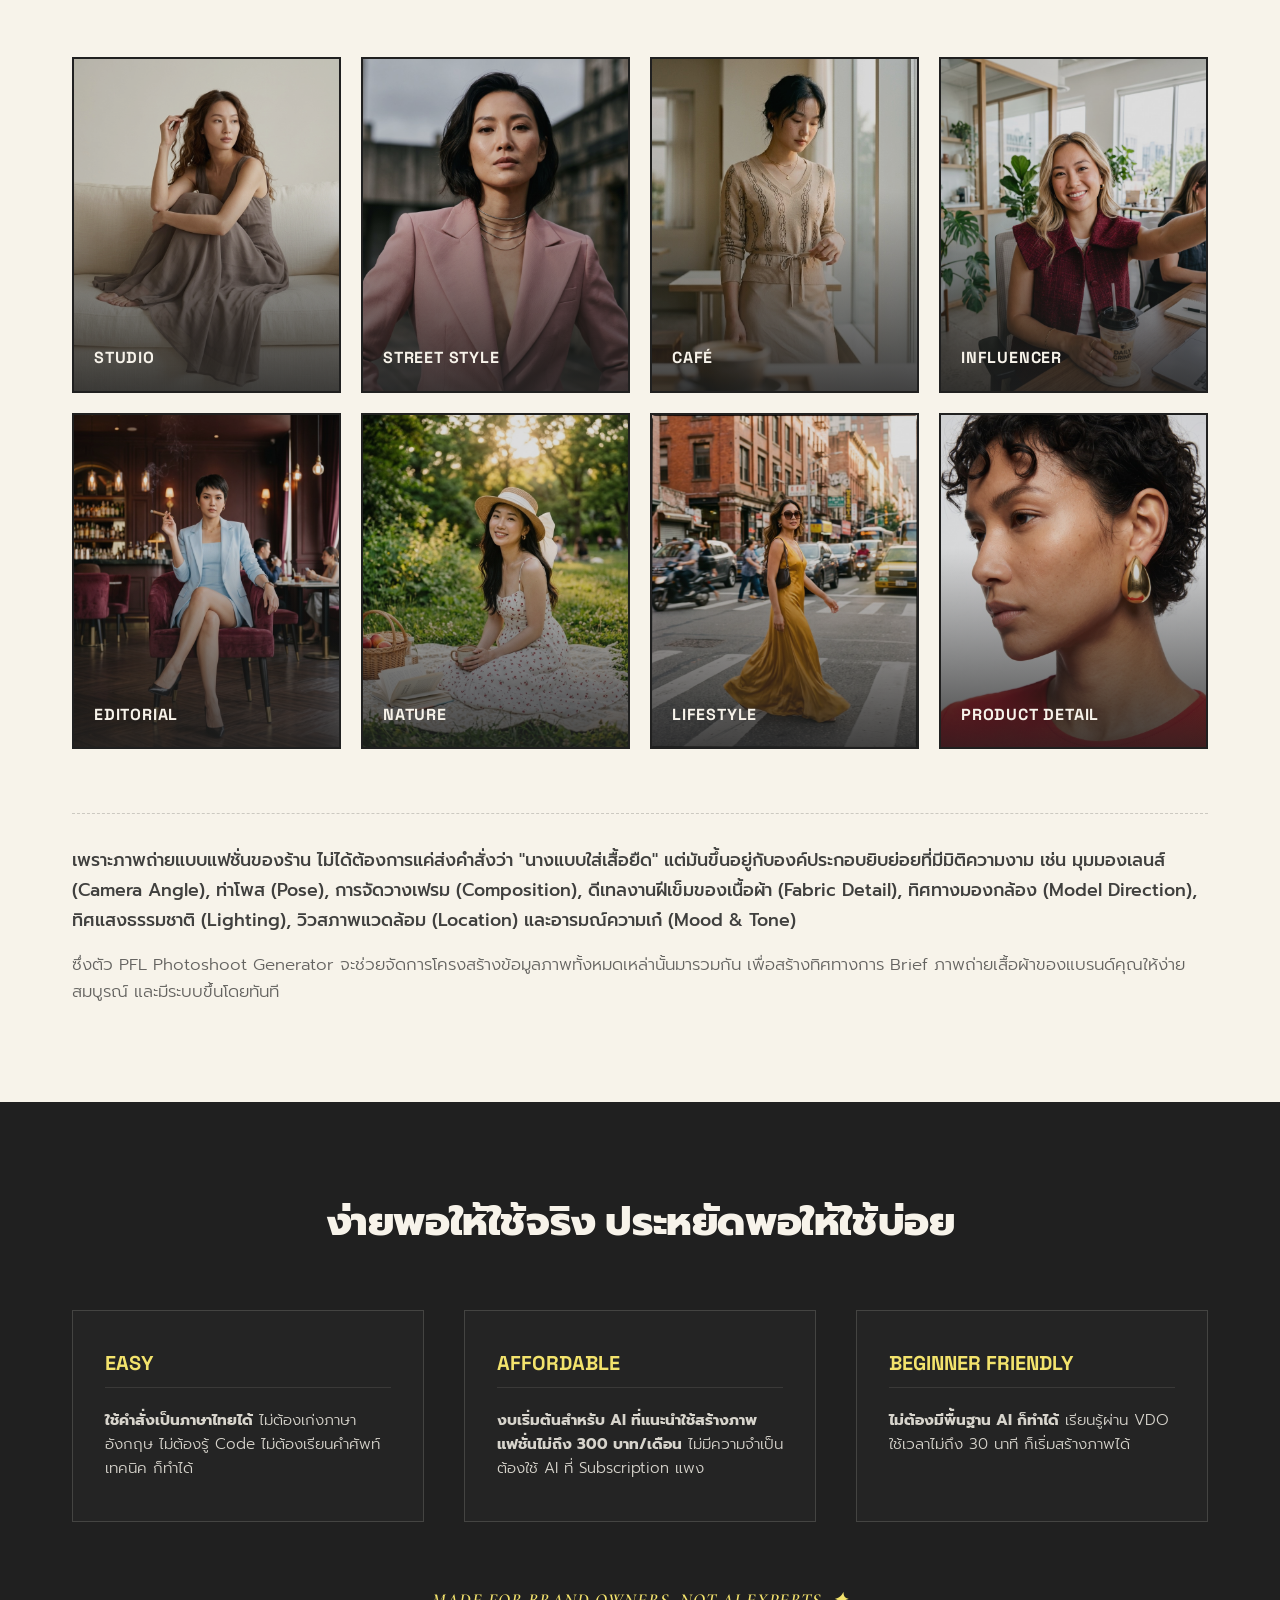
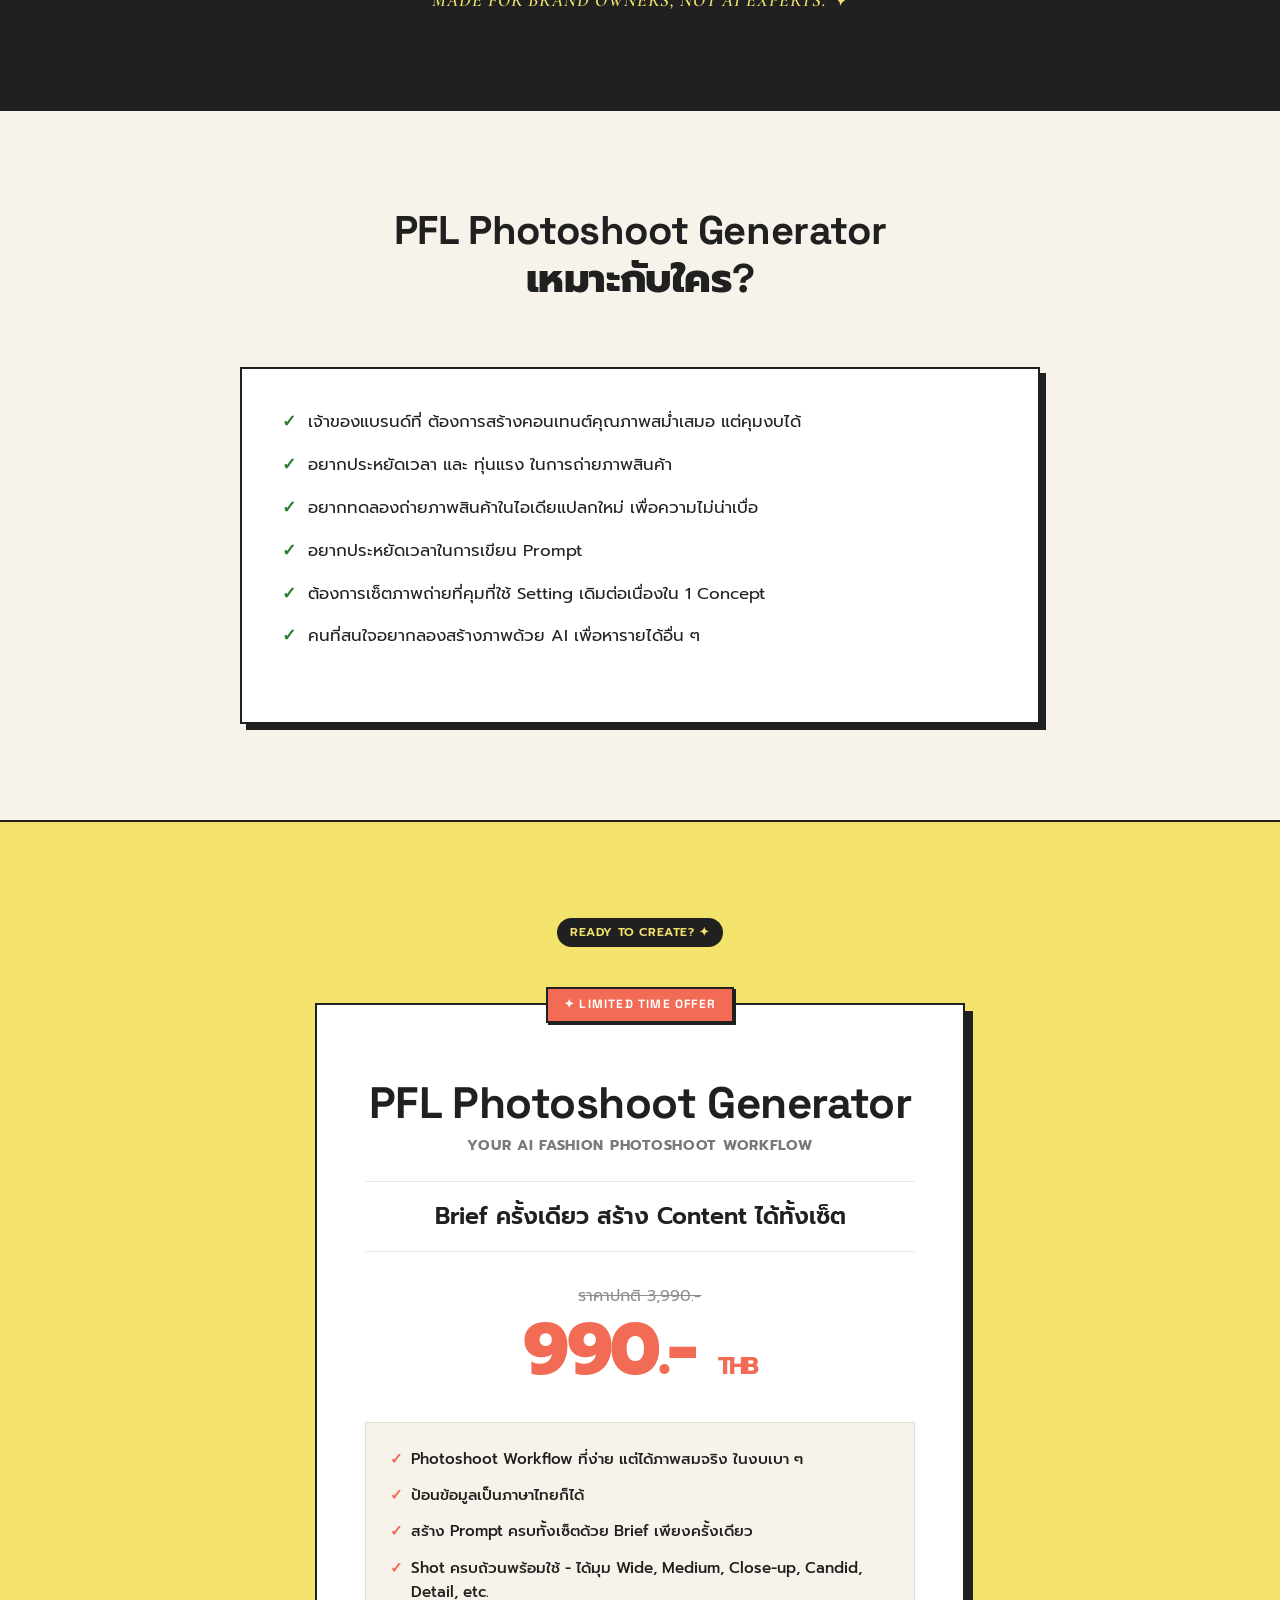
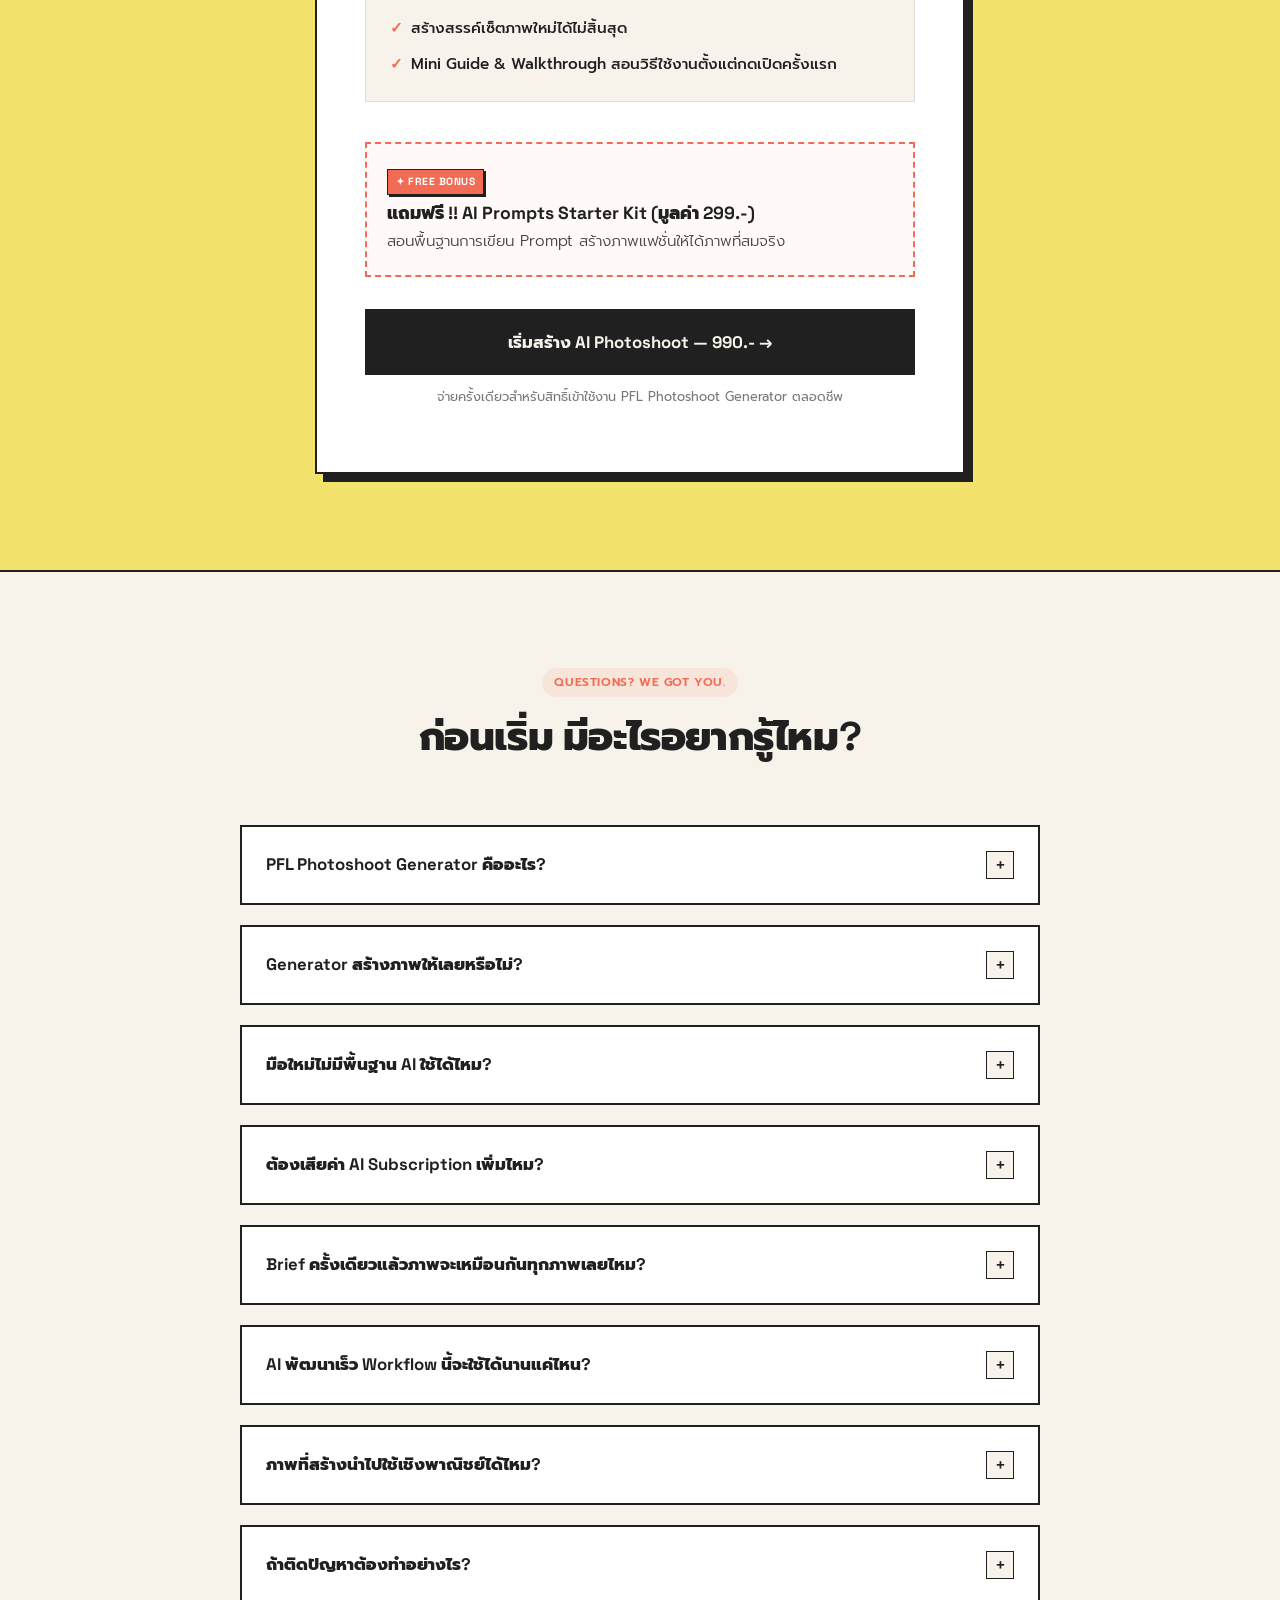
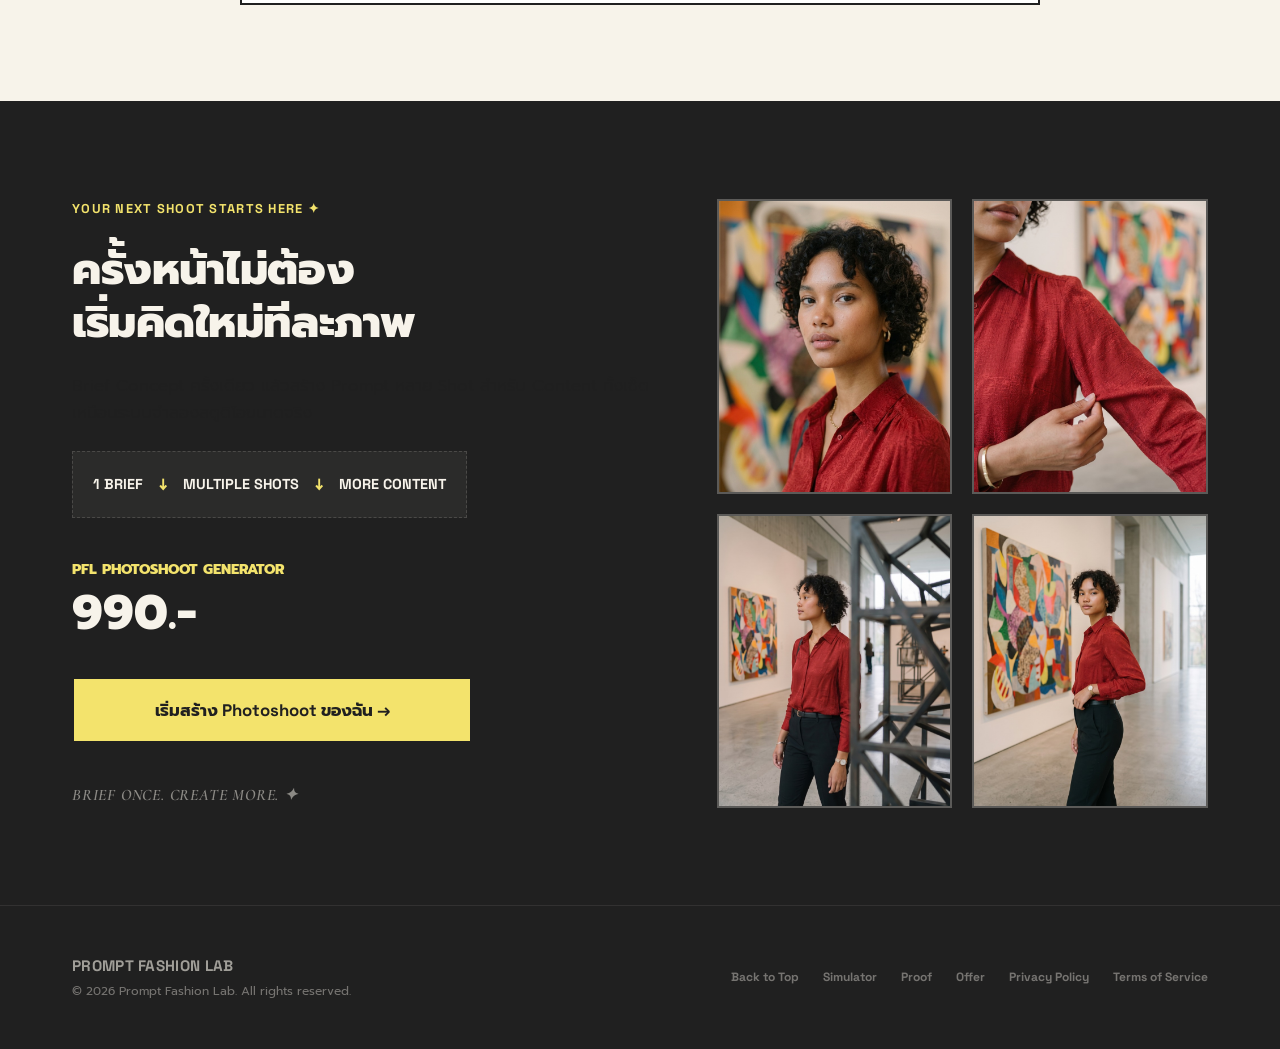
==== commit 336f4ae0: "เปลี่ยนเป็น Generator" ====
--- a/index.html
+++ b/index.html
@@ -1,13 +1,21 @@
 <!DOCTYPE html>
 <html lang="th">
 <head>
+  <!-- Google tag (gtag.js) -->
+  <script async src="https://www.googletagmanager.com/gtag/js?id=G-DDGN5M6J9N"></script>
+  <script>
+    window.dataLayer = window.dataLayer || [];
+    function gtag(){dataLayer.push(arguments);}
+    gtag('js', new Date());
+
+    gtag('config', 'G-DDGN5M6J9N');
+  </script>
   <meta charset="UTF-8">
   <meta name="viewport" content="width=device-width, initial-scale=1.0">
-  <meta name="description" content="สร้างภาพนางแบบแฟชั่นและคอนเทนต์ร้านค้าสุดพรีเมียมด้วย AI ในราคาประหยัด ด้วยคู่มือ Prompt Fashion Lab (PFL) ที่เข้าใจง่ายและเหมาะสำหรับมือใหม่">
-  <meta name="keywords" content="AI, Prompt Fashion Lab, Fashion AI, AI Prompts, Prompts for fashion, สร้างภาพนางแบบ, ร้านค้าแฟชั่น">
-  <title>สร้างภาพแฟชั่นด้วย AI ให้ดูเหมือนถ่ายจริง | Prompt Fashion Lab</title>
+  <meta name="description" content="สร้างภาพแฟชั่น AI โดยไม่ต้องเขียน Prompt เอง ด้วยระบบ PFL Photoshoot Generator จาก Prompt Fashion Lab">
+  <title>PFL Photoshoot Generator | Prompt Fashion Lab</title>
   
-  <!-- Tailwind is explicitly avoided as per stack rules. Vanilla CSS is loaded below. -->
+  <!-- Vanilla CSS Style Sheet -->
   <link rel="stylesheet" href="styles.css">
 </head>
 <body>
@@ -16,8 +24,10 @@
        HEADER / NAVIGATION
        ========================================== -->
   <header>
-    <div class="container nav-container">
-      <a href="#hero" class="logo">PROMPT FASHION <span>LAB</span></a>
+    <div class="container header-container">
+      <a href="#" class="logo">
+        PROMPT FASHION <span>LAB</span>
+      </a>
       <div class="brand-badge">PFL ✦ STUDIO</div>
     </div>
   </header>
@@ -25,599 +35,1034 @@
   <!-- ==========================================
        SECTION 1 — HERO
        ========================================== -->
-  <section id="hero" class="hero">
+  <section id="hero" class="section-padding">
     <div class="container hero-grid">
-      <div class="hero-content reveal">
+      <div class="hero-content reveal active">
         <div class="hero-tagline">
-          <span>COOPERATIVE AI METHOD</span> ✦ <span>FOR FASHION BRANDS</span>
-        </div>
-        <h1 class="hero-title">
-          สร้างภาพแฟชั่นด้วย AI<br>
-          ให้ดูเหมือน <span class="italic-serif">"ถ่ายจริง"</span>
+          <span>AI FASHION PHOTOSHOOT • MADE SIMPLE</span> ✦
+        </div>
+        <h1 class="text-balance-thai hero-title">
+          สร้างภาพแฟชั่น AI<br>
+          โดยไม่ต้องเขียน Prompt เอง
         </h1>
-        <p class="hero-desc">
-          Workflow ง่าย ๆ สำหรับเจ้าของแบรนด์แฟชั่น ไม่มีพื้นฐาน AI ก็เริ่มได้ ใช้ภาษาไทยได้ และใช้งบ AI เริ่มต้นไม่ถึง 300 บาท/เดือน
-        </p>
+        <h2 class="text-balance-thai hero-supporting-title">
+          Brief แค่ครั้งเดียว ได้ Prompt พร้อมใช้ทั้ง Photoshoot
+        </h2>
         
-        <div class="hero-benefits">
-          <span class="benefit-label">ไม่ต้องเก่ง Prompt ✦</span>
-          <span class="benefit-label">ไม่ต้องเก่งอังกฤษ ✦</span>
-          <span class="benefit-label">มือใหม่ก็ทำได้</span>
-        </div>
-
-        <div class="hero-cta-area">
-          <div class="hero-cta-wrap">
-            <a href="#products" class="btn btn-black">เริ่มสร้างภาพของคุณ →</a>
-            <span class="cta-subtext">เริ่มต้นเพียง 59 บาท</span>
+        <p class="text-balance-thai hero-desc">
+          แค่บอกว่าอยากได้ Product แบบไหน Model แบบไหน ถ่ายที่ไหน และ Mood ประมาณไหน
+        </p>
+        <p class="text-balance-thai hero-desc" style="margin-top: -0.75rem;">
+          PFL Photoshoot Generator ช่วยเปลี่ยน Brief ของคุณ ให้เป็น Prompt Set สำหรับหลายมุม หลาย Shot โดยไม่ต้องเริ่มคิดใหม่ทีละภาพ
+        </p>
+        
+        <!-- Stepper Benefit Row -->
+        <div class="hero-benefit-stepper">
+          <div class="benefit-step-item">
+            <strong>BRIEF ONCE</strong>
+            <span>บอกสิ่งที่อยากได้</span>
+          </div>
+          <span class="benefit-stepper-arrow">→</span>
+          <div class="benefit-step-item">
+            <strong>GET THE SHOTS</strong>
+            <span>ได้ Prompt หลายมุม</span>
+          </div>
+          <span class="benefit-stepper-arrow">→</span>
+          <div class="benefit-step-item">
+            <strong>CREATE THE SET</strong>
+            <span>สร้าง Content เป็น Photoshoot</span>
+          </div>
+        </div>
+
+        <!-- Subline Features -->
+        <div class="hero-subline">
+          <span>ใช้ภาษาไทยได้</span>
+          <span>ไม่ต้องเขียน Code</span>
+          <span>มือใหม่เริ่มได้</span>
+        </div>
+
+        <!-- Hero CTA -->
+        <div class="hero-cta-wrap" style="margin-top: 0.5rem;">
+          <a href="#simulator" onclick="scrollToDemo(event)" class="btn btn-black">ลองดูว่า Generator ทำงานยังไง ↓</a>
+          <div class="hero-subtle-price">PFL Photoshoot Generator • 990.-</div>
+        </div>
+      </div>
+
+      <!-- Hero Visual Proof -->
+      <div class="hero-visual reveal active" style="transition-delay: 0.15s;">
+        <!-- Top: Horizontal Brief Bar -->
+        <div class="brief-horizontal">
+          <div class="brief-horizontal-top">
+            <div style="display: flex; align-items: center; gap: 0.4rem;">
+              <span class="brief-tag">YOUR BRIEF</span>
+              <span style="color: var(--color-coral); font-weight: 800;">✦</span>
+            </div>
+            <span class="brief-subtag">just tell us what you want ↓</span>
+          </div>
+
+          <div class="brief-horizontal-grid">
+            <div class="brief-h-item">
+              <label>PRODUCT</label>
+              <span>เสื้อไหมพรมสีฟ้าน้ำทะเล</span>
+            </div>
+            <div class="brief-h-item">
+              <label>MODEL</label>
+              <span>ผู้หญิงไทย 28 ปี</span>
+            </div>
+            <div class="brief-h-item">
+              <label>LOCATION</label>
+              <span>Bangkok street</span>
+            </div>
+            <div class="brief-h-item">
+              <label>MOOD</label>
+              <span>Edgy, peaceful</span>
+            </div>
+            <div class="brief-h-item">
+              <label>LIGHT</label>
+              <span>Bright neutral daylight</span>
+            </div>
+          </div>
+
+          <div class="brief-horizontal-footer">
+            <span class="brief-arrow-badge">↓ PFL PHOTOSHOOT GENERATOR ↓</span>
+            <span style="font-size: 0.75rem; opacity: 0.65; font-family: var(--font-grotesk); font-weight: 700;">1 BRIEF → 6 COORDINATED SHOTS</span>
+          </div>
+        </div>
+
+        <!-- Bottom: Full-width Contact Sheet preview (6 Shots) -->
+        <div class="visual-sheet-area">
+          <div class="visual-sheet-header" style="flex-direction: column; align-items: flex-start; gap: 0.35rem;">
+            <div style="display: flex; justify-content: space-between; width: 100%; align-items: baseline; flex-wrap: wrap; gap: 0.5rem;">
+              <h3 style="font-size: 1.15rem; font-weight: 800; color: var(--color-black); margin: 0;">ONE BRIEF → A WHOLE SHOOT ✦</h3>
+              <span style="font-size: 0.8rem; font-weight: 700; color: var(--color-coral);">6 COORDINATED SHOTS</span>
+            </div>
+            <p class="text-balance-thai" style="font-size: 0.85rem; color: var(--color-coral); font-weight: 600; margin: 0;">
+              ไม่ใช่แค่ 1 Prompt แต่เป็น Prompt Set สำหรับทั้ง Photoshoot
+            </p>
           </div>
           
-          <!-- Playful sticker badge -->
-          <div class="sticker-container">
-            <div class="sticker-rotate" onclick="document.getElementById('products').scrollIntoView({behavior: 'smooth'})">
-              START<br>
-              ฿59 ✦
-              <span>CLICK →</span>
-            </div>
-          </div>
-        </div>
-      </div>
-
-      <!-- Asymmetric Collage -->
-      <div class="hero-collage reveal" style="transition-delay: 0.15s;">
-        <span class="handwritten hero-handnote">yes, it's AI →</span>
+          <div class="visual-sheet-grid">
+            <div class="visual-sheet-item">
+              <div class="visual-sheet-img-wrap">
+                <img src="images/hero_knit_01.jpg" alt="01 / HERO">
+              </div>
+              <div class="visual-sheet-caption">
+                <span>01</span>
+                <span>HERO</span>
+              </div>
+            </div>
+            <div class="visual-sheet-item">
+              <div class="visual-sheet-img-wrap">
+                <img src="images/hero_knit_02.jpg" alt="02 / FULL BODY">
+              </div>
+              <div class="visual-sheet-caption">
+                <span>02</span>
+                <span>FULL BODY</span>
+              </div>
+            </div>
+            <div class="visual-sheet-item">
+              <div class="visual-sheet-img-wrap">
+                <img src="images/hero_knit_03.jpg" alt="03 / MEDIUM">
+              </div>
+              <div class="visual-sheet-caption">
+                <span>03</span>
+                <span>MEDIUM</span>
+              </div>
+            </div>
+            <div class="visual-sheet-item">
+              <div class="visual-sheet-img-wrap">
+                <img src="images/hero_knit_04.jpg" alt="04 / CLOSE-UP">
+              </div>
+              <div class="visual-sheet-caption">
+                <span>04</span>
+                <span>CLOSE-UP</span>
+              </div>
+            </div>
+            <div class="visual-sheet-item">
+              <div class="visual-sheet-img-wrap">
+                <img src="images/hero_knit_05.jpg" alt="05 / CANDID">
+              </div>
+              <div class="visual-sheet-caption">
+                <span>05</span>
+                <span>CANDID</span>
+              </div>
+            </div>
+            <div class="visual-sheet-item">
+              <div class="visual-sheet-img-wrap">
+                <img src="images/hero_knit_06.jpg" alt="06 / DETAIL">
+              </div>
+              <div class="visual-sheet-caption">
+                <span>06</span>
+                <span>DETAIL</span>
+              </div>
+            </div>
+          </div>
+        </div>
+      </div>
+    </div>
+  </section>
+
+  <!-- ==========================================
+       SECTION 2 — INTERACTIVE DEMO (MOVED UP)
+       ========================================== -->
+  <section class="section-padding section-dark" id="simulator">
+    <div class="container">
+      <div style="text-align: center; margin-bottom: 2.5rem;">
+        <span class="eyebrow-yellow">TRY THE WORKFLOW ✦</span>
+        <h2 class="text-balance-thai" style="margin-top: 0.75rem;">ลอง Brief ให้ PFL ดู</h2>
+        <p class="text-balance-thai" style="opacity: 0.85; max-width: 600px; margin: 0.5rem auto 0; font-size: 1.05rem;">
+          เลือกสิ่งที่คุณอยากได้ แล้วดูว่า 1 Brief สามารถกลายเป็น Photoshoot Set ได้ยังไง
+        </p>
+        <p class="text-balance-thai" style="color: var(--color-yellow); font-size: 0.95rem; font-weight: 600; margin-top: 0.5rem;">
+          ไม่ต้องคิด Prompt แค่ Brief เหมือนคุยกับ Creative Team
+        </p>
+      </div>
+
+      <!-- Interactive Grid Simulator Container -->
+      <div class="simulator-container reveal">
         
-        <!-- Large lifestyle fashion image -->
-        <div class="collage-img collage-1">
-          <img src="images/hero_lifestyle.jpg" alt="Realistic AI lifestyle fashion photo">
-          <span class="editorial-label">01 / LIFESTYLE</span>
-        </div>
-        
-        <!-- Smaller studio editorial image -->
-        <div class="collage-img collage-2">
-          <img src="images/hero_studio.jpg" alt="Realistic AI studio editorial photo">
-          <span class="editorial-label">02 / STUDIO</span>
-        </div>
-        
-        <!-- Smaller café/influencer image -->
-        <div class="collage-img collage-3">
-          <img src="images/hero_cafe.jpg" alt="Realistic AI café portrait">
-          <span class="editorial-label">03 / CAFÉ</span>
-        </div>
+        <!-- LEFT: INPUT BRIEF (Option pills) -->
+        <div class="sim-sidebar">
+          <div class="sim-title-area">
+            <span class="sim-step-label">STEP 01</span>
+            <h3 style="font-weight: 800; font-size: 1.2rem;">YOU ANSWER</h3>
+            <p style="font-size: 0.75rem; opacity: 0.6; margin-top: 0.25rem; color: rgba(247,243,234,0.6);">ลองคลิกเลือกปุ่มข้อมูลด้านล่างเพื่อเปลี่ยนมู้ดแอนด์โทนของเซ็ต Prompt</p>
+          </div>
+
+          <div class="brief-options">
+            <!-- 1. Product Selection -->
+            <div class="brief-option-group">
+              <label>1. Product / สินค้า</label>
+              <div class="pill-group">
+                <button onclick="selectOption('product', 'blouse', this)" class="pill pill-product">เสื้อ Blouse สีฟ้า</button>
+                <button onclick="selectOption('product', 'dress', this)" class="pill pill-product active">เดรส Satin สีครีม</button>
+              </div>
+            </div>
+
+            <!-- 2. Model Selection -->
+            <div class="brief-option-group">
+              <label>2. Model / นางแบบ</label>
+              <div class="pill-group">
+                <button onclick="selectOption('model', 'thai', this)" class="pill pill-model">ผู้หญิงไทย อายุ 28</button>
+                <button onclick="selectOption('model', 'korean', this)" class="pill pill-model active">นางแบบเกาหลี อายุ 23</button>
+              </div>
+            </div>
+
+            <!-- 3. Location Selection -->
+            <div class="brief-option-group">
+              <label>3. Location / สถานที่</label>
+              <div class="pill-group">
+                <button onclick="selectOption('location', 'cafe', this)" class="pill pill-location">Minimal Café</button>
+                <button onclick="selectOption('location', 'studio', this)" class="pill pill-location active">Concrete Studio</button>
+              </div>
+            </div>
+
+            <!-- 4. Mood & Style Selection -->
+            <div class="brief-option-group">
+              <label>4. Mood & Style / มู้ด & กล้อง</label>
+              <div class="pill-group">
+                <button onclick="selectOption('mood', 'luxury', this)" class="pill pill-mood active">Quiet Luxury, iPhone</button>
+                <button onclick="selectOption('mood', 'edgy', this)" class="pill pill-mood">Street Edgy, Flash</button>
+              </div>
+            </div>
+          </div>
+
+          <!-- Prompt Output Container -->
+          <div class="prompt-box">
+            <div class="prompt-box-header">
+              <span class="label">Sample Generated Prompt</span>
+              <span style="opacity: 0.4; color: var(--color-ivory);">Ready to use</span>
+            </div>
+            <div id="prompt-output-box" class="prompt-text">
+              Aesthetic profile of a 23yo Korean model in a cream silk dress, bright white sunlit studio with plants, editorial fashion styling --ar 4:5
+            </div>
+          </div>
+        </div>
+
+        <!-- RIGHT: GENERATES (Photoshoot Grid/Contact Sheet) -->
+        <div class="contact-sheet-area">
+          <!-- Loading Overlay -->
+          <div id="loader" class="sim-loader">
+            <div class="spinner"></div>
+            <span style="font-size: 0.7rem; color: var(--color-yellow); text-transform: uppercase; font-weight: 700; letter-spacing: 0.1em;">
+              Applying parameters...
+            </span>
+          </div>
+
+          <div class="contact-sheet-header">
+            <div>
+              <span class="sim-step-label">STEP 02</span>
+              <h3 style="font-weight: 800; font-size: 1.2rem;">PFL GENERATES</h3>
+            </div>
+            <span class="italic-serif" style="color: var(--color-yellow); font-size: 0.95rem;">A unified photoshoot set</span>
+          </div>
+
+          <!-- Photo Grid -->
+          <div class="contact-sheet-grid">
+            <!-- Shot 01: Wide -->
+            <div class="sheet-item">
+              <div class="sheet-img-wrap">
+                <img id="img-wide" src="images/dress_korean_studio_shot_01.jpg" alt="Wide shot">
+              </div>
+              <div class="sheet-caption">
+                <span>SHOT 01</span>
+                <span>WIDE</span>
+              </div>
+            </div>
+            
+            <!-- Shot 02: Medium -->
+            <div class="sheet-item">
+              <div class="sheet-img-wrap">
+                <img id="img-medium" src="images/dress_korean_studio_shot_02.jpg" alt="Medium shot">
+              </div>
+              <div class="sheet-caption">
+                <span>SHOT 02</span>
+                <span>MEDIUM</span>
+              </div>
+            </div>
+
+            <!-- Shot 03: Close-up -->
+            <div class="sheet-item">
+              <div class="sheet-img-wrap">
+                <img id="img-closeup" src="images/dress_korean_studio_shot_03.jpg" alt="Close-up shot">
+              </div>
+              <div class="sheet-caption">
+                <span>SHOT 03</span>
+                <span>CLOSE-UP</span>
+              </div>
+            </div>
+
+            <!-- Shot 04: Candid -->
+            <div class="sheet-item">
+              <div class="sheet-img-wrap">
+                <img id="img-candid" src="images/dress_korean_studio_shot_04.jpg" alt="Candid shot">
+              </div>
+              <div class="sheet-caption">
+                <span>SHOT 04</span>
+                <span>CANDID</span>
+              </div>
+            </div>
+
+            <!-- Shot 05: Detail -->
+            <div class="sheet-item">
+              <div class="sheet-img-wrap">
+                <img id="img-detail" src="images/dress_korean_studio_shot_05.jpg" alt="Detail shot">
+              </div>
+              <div class="sheet-caption">
+                <span>SHOT 05</span>
+                <span>DETAIL</span>
+              </div>
+            </div>
+
+            <!-- Shot 06: Hero -->
+            <div class="sheet-item">
+              <div class="sheet-img-wrap">
+                <img id="img-hero" src="images/dress_korean_studio_shot_06.jpg" alt="Hero shot">
+              </div>
+              <div class="sheet-caption">
+                <span>SHOT 06</span>
+                <span>HERO</span>
+              </div>
+            </div>
+          </div>
+        </div>
+      </div>
+
+      <!-- POST-DEMO PURCHASE TRANSITION BOX -->
+      <div class="demo-post-action reveal">
+        <h3 class="text-balance-thai">ถ้าเป็นสินค้าของคุณล่ะ?</h3>
+        <p class="text-balance-thai">
+          เปลี่ยน Product, Model, Location และ Mood ให้เป็นแบบที่คุณต้องการ<br>
+          แล้วใช้ PFL Photoshoot Generator ช่วยวาง Prompt สำหรับ Photoshoot ทั้งเซ็ต
+        </p>
+        <div class="demo-post-subtext">ไม่ต้องเริ่มจาก Blank Prompt อีกต่อไป ✦</div>
+        <button class="btn btn-post-demo" onclick="checkout('demo')">สร้าง Photoshoot ของฉัน — 990.- →</button>
       </div>
     </div>
   </section>
 
   <!-- ==========================================
-       SECTION 2 — SOCIAL PROOF THROUGH VISUALS
-       ========================================== -->
-  <section class="social-proof section-padding">
+       SECTION 3 — REAL PRODUCT PROOF (NEW SECTION)
+       ========================================== -->
+  <section class="section-padding proof-section" id="proof">
     <div class="container">
-      <div class="social-proof-header reveal">
-        <h2 class="proof-title">YES.<br>THESE ARE AI.</h2>
-        <p class="proof-sub">ภาพแฟชั่นแบบนี้ ไม่จำเป็นต้องเริ่มจาก Photoshoot หลักหมื่น</p>
-      </div>
-
-      <div class="gallery-layout reveal">
-        <!-- Gallery Handnote -->
-        <div class="gallery-handnote">
-          <span class="handwritten">made with AI ↓</span>
-          <svg width="24" height="24" viewBox="0 0 24 24" fill="none" stroke="currentColor" stroke-width="2" stroke-linecap="round" stroke-linejoin="round">
-            <line x1="12" y1="5" x2="12" y2="19"></line>
-            <polyline points="19 12 12 19 5 12"></polyline>
-          </svg>
-        </div>
-
-        <!-- 01 Studio Fashion Editorial -->
-        <div class="gallery-item gi-1">
-          <div class="gallery-img-wrapper">
-            <img src="images/gallery_studio.jpg" alt="Studio Fashion Editorial model">
-          </div>
-          <div class="gallery-caption">
-            <span>01 — STUDIO / EDITORIAL</span>
-            <span>AI GENERATED</span>
-          </div>
-        </div>
-
-        <!-- 02 Café Influencer Lifestyle -->
-        <div class="gallery-item gi-2">
-          <div class="gallery-img-wrapper">
-            <img src="images/gallery_cafe.jpg" alt="Café influencer style photo">
-          </div>
-          <div class="gallery-caption">
-            <span>02 — CAFÉ / IPHONE STYLE</span>
-            <span>YES, IT'S AI.</span>
-          </div>
-        </div>
-
-        <!-- 03 Bangkok Street Style -->
-        <div class="gallery-item gi-3">
-          <div class="gallery-img-wrapper">
-            <img src="images/gallery_street.jpg" alt="Bangkok street fashion photo">
-          </div>
-          <div class="gallery-caption">
-            <span>03 — STREET / LIFESTYLE</span>
-            <span>YES, IT'S AI.</span>
-          </div>
-        </div>
-
-        <!-- 04 Product Detail Shot -->
-        <div class="gallery-item gi-4">
-          <div class="gallery-img-wrapper">
-            <img src="images/gallery_product_detail.jpg" alt="Product textile linen detail shot">
-          </div>
-          <div class="gallery-caption">
-            <span>04 — PRODUCT DETAIL</span>
-            <span>FABRIC ACCURACY</span>
-          </div>
-        </div>
-
-        <!-- 05 Close-up Portrait -->
-        <div class="gallery-item gi-5">
-          <div class="gallery-img-wrapper">
-            <img src="images/gallery_portrait.jpg" alt="Close-up portrait photography">
-          </div>
-          <div class="gallery-caption">
-            <span>05 — CLOSE-UP PORTRAIT</span>
-            <span>REAL SKIN TEXTURE</span>
-          </div>
-        </div>
-
-        <!-- 06 Lifestyle Fashion Shot -->
-        <div class="gallery-item gi-6">
-          <div class="gallery-img-wrapper">
-            <img src="images/gallery_lifestyle.jpg" alt="Lifestyle model posing outdoors">
-          </div>
-          <div class="gallery-caption">
-            <span>06 — OUTDOOR LIFESTYLE</span>
-            <span>NATURAL SUNLIGHT</span>
-          </div>
-        </div>
-      </div>
-
-      <!-- Gallery Footer Copy -->
-      <div class="gallery-footer-info reveal">
-        <h3 class="gallery-footer-title">
-          สร้างผลลัพธ์แบบนี้ได้<br>
-          โดยไม่ต้องกังวลเรื่องระบบเทคนิค
-        </h3>
-        <ul class="gallery-footer-list">
-          <li>ไม่ต้องมี Studio</li>
-          <li>ไม่ต้องใช้ AI ราคาแพง</li>
-          <li>ไม่ต้องจ้าง Model ทุกครั้ง</li>
-          <li>ไม่ต้องเป็น Prompt Engineer</li>
-        </ul>
+      <div class="proof-header reveal">
+        <span class="tagline-badge">FROM PRODUCT → TO PHOTOSHOOT ✦</span>
+        <h2 class="text-balance-thai" style="margin-top: 1rem;">แล้วถ้าใช้กับสินค้าจริงล่ะ?</h2>
+        <p class="text-balance-thai" style="margin-top: 0.75rem; font-size: 1.15rem; font-weight: 500;">
+          นี่คือตัวอย่างการนำภาพสินค้าจริง มาใช้เป็น Reference เพื่อวาง AI Photoshoot
+        </p>
+        <div class="proof-microcopy">
+          * ผลลัพธ์ของ AI อาจมีความแตกต่างในรายละเอียด และอาจต้อง Generate หรือปรับเพิ่มเติมในบางภาพ
+        </div>
+      </div>
+
+      <!-- PROOF 01: KNIT TOP -->
+      <div class="proof-workflow-card reveal">
+        <div class="proof-flow-grid">
+          <!-- Step 1: Product Reference -->
+          <div class="proof-step-card">
+            <span class="proof-step-tag tag-ref">01 / PRODUCT REFERENCE</span>
+            <div class="proof-ref-img-wrap">
+              <img src="images/proof_knit_ref.jpg" alt="Original Knit Reference">
+            </div>
+            <div class="proof-annotation">start here ↓</div>
+          </div>
+
+          <!-- Step 2: One Brief -->
+          <div class="proof-step-card">
+            <span class="proof-step-tag tag-brief">02 / ONE BRIEF</span>
+            <div class="proof-brief-box">
+              <div class="proof-brief-item">
+                <label>PRODUCT</label>
+                <span>ใช้เสื้อจาก Reference</span>
+              </div>
+              <div class="proof-brief-item">
+                <label>MODEL</label>
+                <span>Thai woman, 28</span>
+              </div>
+              <div class="proof-brief-item">
+                <label>LOCATION</label>
+                <span>ถนนหมู่บ้านในกรุงเทพ</span>
+              </div>
+              <div class="proof-brief-item">
+                <label>MOOD</label>
+                <span>Quiet Luxury / Relaxed</span>
+              </div>
+              <div class="proof-brief-item">
+                <label>STYLE</label>
+                <span>Instagram-inspired Lifestyle</span>
+              </div>
+              <div class="proof-brief-item">
+                <label>LIGHT</label>
+                <span>Soft Natural Daylight</span>
+              </div>
+            </div>
+          </div>
+
+          <!-- Step 3: AI Photoshoot Result -->
+          <div class="proof-step-card">
+            <span class="proof-step-tag tag-result">03 / AI PHOTOSHOOT</span>
+            <div class="proof-contact-grid">
+              <div class="proof-contact-item">
+                <div class="proof-contact-img-wrap">
+                  <img src="images/proof_knit_hero.jpg" alt="HERO SHOT">
+                </div>
+                <div class="proof-contact-caption">HERO</div>
+              </div>
+              <div class="proof-contact-item">
+                <div class="proof-contact-img-wrap">
+                  <img src="images/proof_knit_fullbody.jpg" alt="FULL BODY SHOT">
+                </div>
+                <div class="proof-contact-caption">FULL BODY</div>
+              </div>
+              <div class="proof-contact-item">
+                <div class="proof-contact-img-wrap">
+                  <img src="images/proof_knit_medium.jpg" alt="MEDIUM SHOT">
+                </div>
+                <div class="proof-contact-caption">MEDIUM</div>
+              </div>
+              <div class="proof-contact-item">
+                <div class="proof-contact-img-wrap">
+                  <img src="images/proof_knit_closeup.jpg" alt="CLOSE-UP SHOT">
+                </div>
+                <div class="proof-contact-caption">CLOSE-UP</div>
+              </div>
+              <div class="proof-contact-item">
+                <div class="proof-contact-img-wrap">
+                  <img src="images/proof_knit_candid.jpg" alt="CANDID SHOT">
+                </div>
+                <div class="proof-contact-caption">CANDID</div>
+              </div>
+              <div class="proof-contact-item">
+                <div class="proof-contact-img-wrap">
+                  <img src="images/proof_knit_detail.jpg" alt="DETAIL SHOT">
+                </div>
+                <div class="proof-contact-caption">DETAIL</div>
+              </div>
+            </div>
+          </div>
+        </div>
+
+        <div class="proof-card-footer">
+          <h4>1 PRODUCT + 1 BRIEF → A WHOLE CONTENT SET ✦</h4>
+          <span class="proof-badge">Coordinated AI Photoshoot Set</span>
+        </div>
+      </div>
+
+      <!-- PROOF 02: DRESS -->
+      <div class="proof-workflow-card reveal">
+        <div class="proof-flow-grid">
+          <!-- Step 1: Product Reference -->
+          <div class="proof-step-card">
+            <span class="proof-step-tag tag-ref">01 / PRODUCT REFERENCE</span>
+            <div class="proof-ref-img-wrap">
+              <img src="images/proof_dress_ref.jpg" alt="Original Dress Reference">
+            </div>
+            <div class="proof-annotation">start here ↓</div>
+          </div>
+
+          <!-- Step 2: One Brief -->
+          <div class="proof-step-card">
+            <span class="proof-step-tag tag-brief">02 / ONE BRIEF</span>
+            <div class="proof-brief-box">
+              <div class="proof-brief-item">
+                <label>PRODUCT</label>
+                <span>ใช้เดรสจาก Reference</span>
+              </div>
+              <div class="proof-brief-item">
+                <label>MODEL</label>
+                <span>Thai-Chinese woman, 27</span>
+              </div>
+              <div class="proof-brief-item">
+                <label>LOCATION</label>
+                <span>Minimal Café</span>
+              </div>
+              <div class="proof-brief-item">
+                <label>MOOD</label>
+                <span>fun and happy</span>
+              </div>
+              <div class="proof-brief-item">
+                <label>STYLE</label>
+                <span>Lifestyle, Instagram-inspired</span>
+              </div>
+              <div class="proof-brief-item">
+                <label>LIGHT</label>
+                <span>Natural Light</span>
+              </div>
+            </div>
+          </div>
+
+          <!-- Step 3: AI Photoshoot Result -->
+          <div class="proof-step-card">
+            <span class="proof-step-tag tag-result">03 / AI PHOTOSHOOT</span>
+            <div class="proof-contact-grid">
+              <div class="proof-contact-item">
+                <div class="proof-contact-img-wrap">
+                  <img src="images/proof_dress_fullbody.jpg" alt="FULL BODY">
+                </div>
+                <div class="proof-contact-caption">FULL BODY</div>
+              </div>
+              <div class="proof-contact-item">
+                <div class="proof-contact-img-wrap">
+                  <img src="images/proof_dress_walking.jpg" alt="WALKING">
+                </div>
+                <div class="proof-contact-caption">WALKING</div>
+              </div>
+              <div class="proof-contact-item">
+                <div class="proof-contact-img-wrap">
+                  <img src="images/proof_dress_medium.jpg" alt="MEDIUM">
+                </div>
+                <div class="proof-contact-caption">MEDIUM</div>
+              </div>
+              <div class="proof-contact-item">
+                <div class="proof-contact-img-wrap">
+                  <img src="images/proof_dress_closeup.jpg" alt="CLOSE-UP">
+                </div>
+                <div class="proof-contact-caption">CLOSE-UP</div>
+              </div>
+              <div class="proof-contact-item">
+                <div class="proof-contact-img-wrap">
+                  <img src="images/proof_dress_candid.jpg" alt="CANDID">
+                </div>
+                <div class="proof-contact-caption">CANDID</div>
+              </div>
+              <div class="proof-contact-item">
+                <div class="proof-contact-img-wrap">
+                  <img src="images/proof_dress_detail.jpg" alt="DETAIL">
+                </div>
+                <div class="proof-contact-caption">DETAIL</div>
+              </div>
+            </div>
+          </div>
+        </div>
+
+        <div class="proof-card-footer">
+          <h4>สินค้าเดิม เปลี่ยน Creative Direction ได้ ✦</h4>
+          <span class="proof-badge">Versatile Fashion Workflows</span>
+        </div>
+      </div>
+
+      <!-- DETAIL COMPARISON PROOF -->
+      <div class="detail-comparison-box reveal">
+        <div class="detail-compare-grid">
+          <div class="detail-compare-card">
+            <div class="detail-img-wrap">
+              <img src="images/detail_product_ref.jpg" alt="Original Knit Vest Detail">
+            </div>
+            <div class="detail-label">
+              <span>ORIGINAL PRODUCT DETAIL</span>
+              <span style="color: var(--color-coral);">Fabric & Pattern</span>
+            </div>
+          </div>
+          <div class="detail-compare-card">
+            <div class="detail-img-wrap">
+              <img src="images/detail_ai_result.jpg" alt="AI Result Knit Vest Detail">
+            </div>
+            <div class="detail-label">
+              <span>AI RESULT DETAIL</span>
+              <span style="color: var(--color-black);">Coordinated Texture</span>
+            </div>
+          </div>
+        </div>
+
+        <div class="detail-compare-copy">
+          <div class="proof-annotation" style="margin-bottom: 0.5rem;">check the details ↘</div>
+          <h3 class="text-balance-thai">เพราะสำหรับแบรนด์แฟชั่น รายละเอียดสินค้าสำคัญ</h3>
+          <p class="text-balance-thai">
+            Workflow ถูกออกแบบมาให้ใช้ Product Reference เป็นส่วนหนึ่งของการสร้างภาพ เพื่อช่วยให้ AI เข้าใจสินค้าที่ต้องการนำเสนอมากขึ้น
+          </p>
+        </div>
+      </div>
+
+      <!-- PROOF SECTION BOTTOM CTA -->
+      <div class="proof-cta-box reveal">
+        <span class="eyebrow-yellow">YOUR PRODUCT COULD BE NEXT ✦</span>
+        <h3 class="text-balance-thai">ครั้งหน้าไม่ต้องเริ่ม Photoshoot จากศูนย์</h3>
+        <p class="text-balance-thai">
+          มีสินค้า + มีภาพในหัว ที่เหลือให้ Workflow ช่วยจัดเป็น Prompt Set
+        </p>
+        <div>
+          <button class="btn btn-proof-buy" onclick="checkout('proof')">สร้าง AI Photoshoot ของฉัน — 990.- →</button>
+        </div>
+        <div class="proof-cta-subtext">
+          จ่ายครั้งเดียว • ใช้ภาษาไทยได้ • มี Walkthrough สำหรับมือใหม่
+        </div>
       </div>
     </div>
   </section>
 
   <!-- ==========================================
-       SECTION 3 — MARQUEE BREAK
-       ========================================== -->
-  <section class="marquee-section">
-    <div class="marquee-content">
-      <span>NO STUDIO NEEDED <span class="star-icon">✦</span></span>
-      <span>BEGINNER FRIENDLY <span class="star-icon">✦</span></span>
-      <span>UNDER ฿300/MONTH <span class="star-icon">✦</span></span>
-      <span>NO PERFECT ENGLISH <span class="star-icon">✦</span></span>
-      <span>CREATE MORE <span class="star-icon">✦</span></span>
-      <!-- Duplicate content to ensure smooth loop -->
-      <span>NO STUDIO NEEDED <span class="star-icon">✦</span></span>
-      <span>BEGINNER FRIENDLY <span class="star-icon">✦</span></span>
-      <span>UNDER ฿300/MONTH <span class="star-icon">✦</span></span>
-      <span>NO PERFECT ENGLISH <span class="star-icon">✦</span></span>
-      <span>CREATE MORE <span class="star-icon">✦</span></span>
-    </div>
-  </section>
-
-  <!-- ==========================================
-       SECTION 4 — PROBLEM
-       ========================================== -->
-  <section class="problem-section section-padding">
+       SECTION 4 — THE REAL PROBLEM
+       ========================================== -->
+  <section class="section-padding" style="background-color: var(--color-white); border-top: 1px solid rgba(32,32,32,0.08);">
     <div class="container">
       <div class="problem-header reveal">
-        <h2 class="problem-title">
-          ทำ Content ให้แบรนด์<br>
-          ไม่ควรต้องทั้ง <span>"แพง"</span> และ <span>"เหนื่อย"</span>
+        <span class="tagline-badge" style="margin-bottom: 1rem;">SOUND FAMILIAR?</span>
+        <h2 class="text-balance-thai">
+          สร้างภาพ AI ทีละรูป<br>
+          <span>เสียเวลากว่าที่คิด</span>
         </h2>
       </div>
 
-      <div class="problem-grid reveal">
-        <!-- Problem Card 01 -->
-        <div class="problem-card pc-1">
-          <div class="problem-num">01</div>
+      <div class="problem-grid-new reveal">
+        <!-- Step 1 -->
+        <div class="problem-step-card">
+          <div class="card-num">STEP 01</div>
+          <h3 class="text-balance-thai">คิด Concept</h3>
+          <p class="text-balance-thai">ร่างไอเดีย นึกคำ แล้วเขียน Prompt กดรันภาพใบแรก รอจนภาพคลอดออกมาแล้วปรับแต่ง</p>
+        </div>
+
+        <!-- Step 2 -->
+        <div class="problem-step-card">
+          <div class="card-num">STEP 02</div>
+          <h3 class="text-balance-thai">คิดมุมใหม่</h3>
+          <p class="text-balance-thai">อยากได้รูปใกล้หรือมุมข้าง ต้องกลับไปแก้ประโยคเขียน Prompt อีกรอบ เพื่อให้ได้ภาพอีกมุม</p>
+        </div>
+
+        <!-- Step 3 -->
+        <div class="problem-step-card">
+          <div class="card-num">STEP 03</div>
+          <h3 class="text-balance-thai">คิด Pose ใหม่...</h3>
+          <p class="text-balance-thai">พยายามจัดท่าทางใหม่ แต่อาจหลุดไปไกล ต้องเริ่มแก้คำและรันใหม่ซ้ำ ๆ จากจุดเริ่มต้น</p>
+          <div class="coral-annotation">again... and again...</div>
+        </div>
+      </div>
+
+      <div class="problem-loop-note reveal">
+        <h3 class="text-balance-thai">อยากได้ Content 6 รูป แต่ต้องเริ่มคิดใหม่เกือบ 6 รอบ</h3>
+        <p class="text-balance-thai">
+          และยิ่ง Generate แยกกันทีละภาพ นางแบบหรือโมเดลของคุณอาจจะเริ่มหน้าตาไม่เหมือนเดิม มู้ดโทนสีแสงอาจจะเปลี่ยน โลเคชันห้องวิวมุมอื่นอาจหลุดเฟรม จนแต่ละภาพดูเหมือนมาจากคนละ Photoshoot ใช้ด้วยกันไม่ได้
+        </p>
+      </div>
+
+      <div class="problem-close-banner reveal">
+        <h2 class="text-balance-thai">
+          เราเลยเปลี่ยนวิธีคิด จาก <span class="italic-serif" style="color: var(--color-coral)">"ทีละภาพ"</span> → เป็น <span class="italic-serif" style="color: var(--color-black)">"ทีละ Photoshoot"</span>
+        </h2>
+      </div>
+    </div>
+  </section>
+
+  <!-- ==========================================
+       SECTION 5 — WHY A SET IS MORE USEFUL
+       ========================================== -->
+  <section class="section-padding" style="background-color: var(--color-ivory); border-top: 1px solid rgba(32,32,32,0.08);">
+    <div class="container">
+      <div style="max-width: 700px; margin-bottom: 3rem;">
+        <span class="tagline-badge">WHY A SET MATTERS</span>
+        <h2 class="text-balance-thai" style="margin-top: 1rem;">
+          เพราะแบรนด์ไม่ได้ต้องการ<br>
+          แค่ "รูปสวย 1 รูป"
+        </h2>
+        <p class="text-balance-thai" style="margin-top: 0.75rem; font-size: 1.25rem; font-weight: 500; color: var(--color-coral)">
+          แต่ต้องการ Content ที่ใช้ไปด้วยกันได้
+        </p>
+      </div>
+
+      <div class="benefit-use-grid reveal">
+        <!-- Case 1 -->
+        <div class="use-case-card">
           <div>
-            <h3 class="problem-card-title">อยากมี Content เยอะขึ้น</h3>
-            <p>แต่จัด Photoshoot ใหม่เพื่อทำแคมเปญโปรโมตใน Social Media ทุก ๆ อาทิตย์ไม่ได้</p>
-          </div>
-        </div>
-
-        <!-- Problem Card 02 -->
-        <div class="problem-card pc-2">
-          <div class="problem-num">02</div>
+            <h3>INSTAGRAM CAROUSEL <span>01 / SOCIAL</span></h3>
+            <p style="font-size: 0.95rem; opacity: 0.8; margin-top: 0.5rem; margin-bottom: 1.25rem;">ลงโพสต์สไลด์ปัดขวาเล่าเรื่องคอลเลกชันได้น่าสนใจและมียอดแชร์สูงขึ้น</p>
+          </div>
+          <div class="use-case-flow">
+            <span>Hero Cover</span>
+            <span class="arrow">→</span>
+            <span>Lifestyle View</span>
+            <span class="arrow">→</span>
+            <span>Close-up Shot</span>
+            <span class="arrow">→</span>
+            <span>Fabric Detail</span>
+          </div>
+        </div>
+
+        <!-- Case 2 -->
+        <div class="use-case-card">
           <div>
-            <h3 class="problem-card-title">ถ่ายใหม่ = ค่าใช้จ่ายใหม่</h3>
-            <p>ค่าตัว Model / ค่าเช่า Location / ค่าจ้าง Photographer / ค่า Makeup & Styling / และเสียเวลาทั้งวัน</p>
-          </div>
-        </div>
-
-        <!-- Problem Card 03 -->
-        <div class="problem-card pc-3">
-          <div class="problem-num">03</div>
+            <h3>WEBSITE LAYOUT <span>02 / STOREFRONT</span></h3>
+            <p style="font-size: 0.95rem; opacity: 0.8; margin-top: 0.5rem; margin-bottom: 1.25rem;">จัดวางภาพบนหน้าร้านค้าออนไลน์หรือแบนเนอร์หลักให้ดูเป็นมืออาชีพ</p>
+          </div>
+          <div class="use-case-flow">
+            <span>Hero Cover Banner</span>
+            <span class="arrow">→</span>
+            <span>Product Catalog</span>
+            <span class="arrow">→</span>
+            <span>Texture Detail</span>
+          </div>
+        </div>
+
+        <!-- Case 3 -->
+        <div class="use-case-card">
           <div>
-            <h3 class="problem-card-title">ลอง AI แล้วดูปลอม</h3>
-            <p>ภาพที่สร้างขึ้นเนื้อผ้าไม่สมจริง, ใบหน้าดูเงาเว่อร์เหมือนหุ่นยนต์ AI, หรือ Mood & Tone ดูลอยไม่เหมือนภาพแบรนด์</p>
-          </div>
-        </div>
-
-        <!-- Problem Card 04 -->
-        <div class="problem-card pc-4">
-          <div class="problem-num">04</div>
+            <h3>CAMPAIGN PROMOTION <span>03 / ADS</span></h3>
+            <p style="font-size: 0.95rem; opacity: 0.8; margin-top: 0.5rem; margin-bottom: 1.25rem;">ยิงแอดโฆษณาด้วยรูปที่หลากหลายดึงความสนใจหลายระดับ</p>
+          </div>
+          <div class="use-case-flow">
+            <span>Wide Angle View</span>
+            <span class="arrow">→</span>
+            <span>Portrait Face</span>
+            <span class="arrow">→</span>
+            <span>Candid Dynamic Pose</span>
+          </div>
+        </div>
+
+        <!-- Case 4 -->
+        <div class="use-case-card">
           <div>
-            <h3 class="problem-card-title">Prompt ดูยากเกินไป</h3>
-            <p>คำศัพท์เทคนิคเยอะเกินความจำเป็น, ต้องใช้ภาษาอังกฤษยาวเหยียดที่เขียนไม่ถูก, และไม่รู้จะกดเริ่มต้นขั้นตอนแรกที่ไหน</p>
-          </div>
-        </div>
-      </div>
-
-      <div class="problem-footer reveal">
-        <h2 class="problem-footer-title">
-          SO WE MADE IT<br>
-          <span>SIMPLER. ↓</span>
+            <h3>DIGITAL LOOKBOOK <span>04 / BRAND BOOK</span></h3>
+            <p style="font-size: 0.95rem; opacity: 0.8; margin-top: 0.5rem; margin-bottom: 1.25rem;">สร้างหน้าโบรชัวร์แฟชั่นคุมธีมเสื้อผ้าเซ็ตใหญ่ลงขายส่งหรือแสดงผลงาน</p>
+          </div>
+          <div class="use-case-flow">
+            <span>Full Body Fit</span>
+            <span class="arrow">→</span>
+            <span>Medium Angle Shot</span>
+            <span class="arrow">→</span>
+            <span>Stitch Detail</span>
+          </div>
+        </div>
+      </div>
+
+      <div style="text-align: center; margin-top: 4rem; max-width: 600px; margin-left: auto; margin-right: auto;">
+        <p class="text-balance-thai" style="font-weight: 500;">
+          Photoshoot Workflow ช่วยให้คุณคิด Content เป็นชุดตั้งแต่ต้น แทนที่จะนั่งคอยนั่งไล่ Generate รูปสวยแบบสะเปะสะปะ แยกกันไปเรื่อย ๆ โดยมองไม่เห็นภาพรวมของร้าน
+        </p>
+      </div>
+    </div>
+  </section>
+
+  <!-- ==========================================
+       SECTION 6 — REALISM MATTERS
+       ========================================== -->
+  <section class="section-padding" style="background-color: var(--color-white); border-top: 1px solid rgba(32,32,32,0.08);">
+    <div class="container">
+      <div class="realism-header text-balance-thai reveal">
+        <span class="tagline-badge" style="margin-bottom: 1rem;">REALISM MATTERS</span>
+        <h2>ทำเร็วขึ้น แต่ภาพยังต้องดูดี</h2>
+      </div>
+
+      <div class="realism-grid reveal">
+        <!-- Skin -->
+        <div class="realism-card">
+          <div class="realism-img-wrap">
+            <img src="images/gallery_portrait.jpg" alt="Realistic Skin Texture">
+          </div>
+          <div class="realism-annotation">real skin</div>
+        </div>
+
+        <!-- Fabric -->
+        <div class="realism-card">
+          <div class="realism-img-wrap">
+            <img src="images/gallery_product_detail.jpg" alt="Fabric accuracy">
+          </div>
+          <div class="realism-annotation">fabric texture</div>
+        </div>
+
+        <!-- Light -->
+        <div class="realism-card">
+          <div class="realism-img-wrap">
+            <img src="images/gallery_lifestyle.jpg" alt="Natural Sunlight shadow">
+          </div>
+          <div class="realism-annotation">natural light</div>
+        </div>
+
+        <!-- Details -->
+        <div class="realism-card">
+          <div class="realism-img-wrap">
+            <img src="images/believable_details.jpg" alt="Believable details">
+          </div>
+          <div class="realism-annotation">believable details</div>
+        </div>
+      </div>
+
+      <div style="text-align: center; margin-top: 3.5rem; max-width: 650px; margin-left: auto; margin-right: auto;">
+        <p class="text-balance-thai" style="font-size: 1.05rem;">
+          PFL Workflow ให้ความสำคัญกับรายละเอียดของภาพแฟชั่น เพื่อช่วยให้ผลลัพธ์ดูเป็นธรรมชาติและลดความรู้สึกว่าเป็นภาพ AI โดยการออกแบบคำสั่งและทริคการควบคุมให้ภาพคุมองค์ประกอบความสมจริงได้สม่ำเสมอ
+        </p>
+        <p style="font-size: 0.85rem; opacity: 0.5; font-style: italic; margin-top: 0.75rem;">
+          * เราไม่อวดอ้างผลลัพธ์ว่าสมบูรณ์แบบ 100% ทุกครั้ง แต่เรานำเสนอระบบการทำงานที่พัฒนาขึ้นเพื่อเพิ่มความสม่ำเสมอและความสมจริงให้เสื้อผ้าคุณอย่างเต็มความสามารถ
+        </p>
+      </div>
+    </div>
+  </section>
+
+  <!-- ==========================================
+       SECTION 7 — TIME SAVED
+       ========================================== -->
+  <section class="section-padding section-yellow">
+    <div class="container">
+      <div style="text-align: center;">
+        <span class="tagline-badge" style="background-color: var(--color-black); color: var(--color-yellow)">THE REAL BENEFIT</span>
+        <h2 class="text-balance-thai" style="margin-top: 1rem; font-size: clamp(1.8rem, 5vw, 2.6rem); line-height: 1.3;">
+          เวลาควรไปอยู่กับ Creative Direction<br>
+          <span style="color: var(--color-coral)">ไม่ใช่นั่งเริ่ม Prompt ใหม่ทุกภาพ</span>
         </h2>
       </div>
+
+      <div class="benefit-row reveal">
+        <div class="benefit-block">
+          <h3>LESS REPETITION</h3>
+          <p class="text-balance-thai">ไม่ต้องแก้ Prompt ใหม่เอง ทุก Shot</p>
+        </div>
+        <div class="benefit-block">
+          <h3>LESS WORK</h3>
+          <p class="text-balance-thai">ระบบคิดมุมกล้องใหม่ Pose ใหม่ เพิ่มให้เอง</p>
+        </div>
+        <div class="benefit-block">
+          <h3>MORE CONTENT</h3>
+          <p class="text-balance-thai">มีเวลาคิดไอเดียมากขึ้น สร้าง Content ได้เร็วขึ้น ประหยัดขึ้น</p>
+        </div>
+      </div>
+
+      <div style="text-align: center;">
+        <h2 class="italic-serif" style="font-size: clamp(1.8rem, 4.5vw, 2.5rem); letter-spacing: 0.05em; color: var(--color-black);">
+          LESS PROMPTING. MORE CREATING. ✦
+        </h2>
+      </div>
     </div>
   </section>
 
   <!-- ==========================================
-       SECTION 5 — THE PFL WAY
-       ========================================== -->
-  <section class="pfl-way section-padding">
+       SECTION 8 — MADE FOR FASHION BRANDS
+       ========================================== -->
+  <section class="section-padding" style="background-color: var(--color-ivory); border-top: 1px solid rgba(32,32,32,0.08);">
     <div class="container">
-      <div class="pfl-header reveal">
-        <h2 class="pfl-title">เราไม่ได้สอนให้คุณเป็น AI Expert.</h2>
-        <div class="pfl-subtitle">เราแค่ช่วยให้คุณ <span class="italic-serif">"ทำภาพให้แบรนด์ได้"</span></div>
-      </div>
-
-      <!-- 3-Step Workflow -->
-      <div class="workflow-container reveal">
-        <!-- Step 1 -->
-        <div class="workflow-step">
-          <div class="step-num">STEP 01</div>
-          <h3>บอกว่าอยากได้ภาพแบบไหน</h3>
-          <p>เลือกองค์ประกอบแบรนด์ที่ต้องการ เช่น Product / Model / Location / Mood & Tone</p>
-        </div>
-
-        <div class="workflow-arrow">↓</div>
-
-        <!-- Step 2 -->
-        <div class="workflow-step">
-          <div class="step-num">STEP 02</div>
-          <h3>ใช้ PFL Prompt + Workflow</h3>
-          <p>Copy Prompt ต้นแบบที่เราจัดไว้ให้ → Customize คำสั้น ๆ → Generate ทันที</p>
-        </div>
-
-        <div class="workflow-arrow">↓</div>
-
-        <!-- Step 3 -->
-        <div class="workflow-step">
-          <div class="step-num">STEP 03</div>
-          <h3>ได้ Content ของแบรนด์</h3>
-          <p>ได้รูปภาพแฟชั่นสไตล์ Studio, Café, Street หรือ Lifestyle ที่ดูสมจริงและลงสื่อได้เลย</p>
-        </div>
-      </div>
-
-      <div class="pfl-way-footer reveal">
-        <div class="pfl-footer-info">
-          ไม่มีพื้นฐานก็เริ่มได้ เรียนรู้กระบวนการ Workflow ทั้งหมดได้ภายในเวลาประมาณ 1 ชั่วโมง
-        </div>
+      <div style="max-width: 750px; margin-bottom: 2rem;">
+        <span class="tagline-badge">MADE FOR FASHION</span>
+        <h2 class="text-balance-thai" style="margin-top: 1rem;">
+          ไม่ได้สร้างมาเพื่อ Generate รูปอะไรก็ได้<br>
+          <span style="color: var(--color-coral)">แต่คิดมาเพื่อ Fashion Content</span>
+        </h2>
+      </div>
+
+      <div class="categories-grid reveal">
+        <!-- 1 Studio -->
+        <div class="category-card">
+          <img src="images/sheet_studio.jpg" alt="STUDIO PHOTO">
+          <div class="category-overlay"><span>STUDIO</span></div>
+        </div>
+        <!-- 2 Street Style -->
+        <div class="category-card">
+          <img src="images/sheet_street.jpg" alt="STREET STYLE PHOTO">
+          <div class="category-overlay"><span>STREET STYLE</span></div>
+        </div>
+        <!-- 3 Café -->
+        <div class="category-card">
+          <img src="images/sheet_cafe.jpg" alt="CAFÉ PHOTO">
+          <div class="category-overlay"><span>CAFÉ</span></div>
+        </div>
+        <!-- 4 Influencer -->
+        <div class="category-card">
+          <img src="images/sheet_influencer.jpg" alt="INFLUENCER PHOTO">
+          <div class="category-overlay"><span>INFLUENCER</span></div>
+        </div>
+        <!-- 5 Editorial -->
+        <div class="category-card">
+          <img src="images/sheet_editorial.jpg" alt="EDITORIAL PHOTO">
+          <div class="category-overlay"><span>EDITORIAL</span></div>
+        </div>
+        <!-- 6 Nature -->
+        <div class="category-card">
+          <img src="images/sheet_nature.jpg" alt="NATURE PHOTO">
+          <div class="category-overlay"><span>NATURE</span></div>
+        </div>
+        <!-- 7 Lifestyle -->
+        <div class="category-card">
+          <img src="images/sheet_lifestyle.jpg" alt="LIFESTYLE PHOTO">
+          <div class="category-overlay"><span>LIFESTYLE</span></div>
+        </div>
+        <!-- 8 Detail -->
+        <div class="category-card">
+          <img src="images/gallery_detail.jpg" alt="PRODUCT DETAIL PHOTO">
+          <div class="category-overlay"><span>PRODUCT DETAIL</span></div>
+        </div>
+      </div>
+
+      <div style="margin-top: 4rem; padding-top: 2rem; border-top: 1px dashed rgba(32,32,32,0.2);">
+        <p class="text-balance-thai" style="font-weight: 500; font-size: 1.1rem; line-height: 1.7;">
+          เพราะภาพถ่ายแบบแฟชั่นของร้าน ไม่ได้ต้องการแค่ส่งคำสั่งว่า "นางแบบใส่เสื้อยืด" แต่มันขึ้นอยู่กับองค์ประกอบยิบย่อยที่มีมิติความงาม เช่น มุมมองเลนส์ (Camera Angle), ท่าโพส (Pose), การจัดวางเฟรม (Composition), ดีเทลงานฝีเข็มของเนื้อผ้า (Fabric Detail), ทิศทางมองกล้อง (Model Direction), ทิศแสงธรรมชาติ (Lighting), วิวสภาพแวดล้อม (Location) และอารมณ์ความเก๋ (Mood & Tone)
+        </p>
+        <p class="text-balance-thai" style="margin-top: 1rem; opacity: 0.8;">
+          ซึ่งตัว PFL Photoshoot Generator จะช่วยจัดการโครงสร้างข้อมูลภาพทั้งหมดเหล่านั้นมารวมกัน เพื่อสร้างทิศทางการ Brief ภาพถ่ายเสื้อผ้าของแบรนด์คุณให้ง่าย สมบูรณ์ และมีระบบขึ้นโดยทันที
+        </p>
+      </div>
+    </div>
+  </section>
+
+  <!-- ==========================================
+       SECTION 9 — SIMPLE & AFFORDABLE
+       ========================================== -->
+  <section class="section-padding section-dark">
+    <div class="container">
+      <div style="text-align: center; margin-bottom: 3rem;">
+        <h2 class="text-balance-thai">ง่ายพอให้ใช้จริง ประหยัดพอให้ใช้บ่อย</h2>
+      </div>
+
+      <div class="afford-grid reveal">
+        <!-- 1 Easy -->
+        <div class="afford-card">
+          <h3>EASY</h3>
+          <p class="text-balance-thai"><strong>ใช้คำสั่งเป็นภาษาไทยได้</strong> ไม่ต้องเก่งภาษาอังกฤษ ไม่ต้องรู้ Code ไม่ต้องเรียนคำศัพท์เทคนิค ก็ทำได้</p>
+        </div>
+
+        <!-- 2 Affordable -->
+        <div class="afford-card">
+          <h3>AFFORDABLE</h3>
+          <p class="text-balance-thai"><strong>งบเริ่มต้นสำหรับ AI ที่แนะนำใช้สร้างภาพแฟชั่นไม่ถึง 300 บาท/เดือน</strong> ไม่มีความจำเป็นต้องใช้ AI ที่ Subscription แพง</p>
+        </div>
+
+        <!-- 3 Beginner -->
+        <div class="afford-card">
+          <h3>BEGINNER FRIENDLY</h3>
+          <p class="text-balance-thai"><strong>ไม่ต้องมีพื้นฐาน AI ก็ทำได้</strong> เรียนรู้ผ่าน VDO ใช้เวลาไม่ถึง 30 นาที ก็เริ่มสร้างภาพได้</p>
+        </div>
+      </div>
+
+      <div style="text-align: center; margin-top: 4rem;">
+        <span class="italic-serif" style="color: var(--color-yellow); font-size: 1.15rem; letter-spacing: 0.05em; text-transform: uppercase;">
+          made for brand owners, not AI experts. ✦
+        </span>
+      </div>
+    </div>
+  </section>
+
+  <!-- ==========================================
+       SECTION 10 — WHO IS THIS FOR?
+       ========================================== -->
+  <section class="section-padding" style="background-color: var(--color-ivory);">
+    <div class="container">
+      <div style="text-align: center;">
+        <h2 class="text-balance-thai">
+          PFL Photoshoot Generator<br>
+          เหมาะกับใคร?
+        </h2>
+      </div>
+
+      <div class="audience-container reveal">
+        <ul class="audience-list">
+          <li class="text-balance-thai">เจ้าของแบรนด์ที่ ต้องการสร้างคอนเทนต์คุณภาพสม่ำเสมอ แต่คุมงบได้</li>
+          <li class="text-balance-thai">อยากประหยัดเวลา และ ทุ่นแรง ในการถ่ายภาพสินค้า</li>
+          <li class="text-balance-thai">อยากทดลองถ่ายภาพสินค้าในไอเดียแปลกใหม่ เพื่อความไม่น่าเบื่อ</li>
+          <li class="text-balance-thai">อยากประหยัดเวลาในการเขียน Prompt</li>
+          <li class="text-balance-thai">ต้องการเซ็ตภาพถ่ายที่คุมที่ใช้ Setting เดิมต่อเนื่องใน 1 Concept</li>
+          <li class="text-balance-thai">คนที่สนใจอยากลองสร้างภาพด้วย AI เพื่อหารายได้อื่น ๆ</li>
+        </ul>
+      </div>
+    </div>
+  </section>
+
+  <!-- ==========================================
+       SECTION 11 — MAIN OFFER
+       ========================================== -->
+  <section class="section-padding offer-section" id="offer">
+    <div class="container">
+      <div style="text-align: center; margin-bottom: 3.5rem;">
+        <span class="tagline-badge" style="background-color: var(--color-black); color: var(--color-yellow)">READY TO CREATE? ✦</span>
+      </div>
+
+      <!-- Spacious sales card -->
+      <div class="offer-card reveal">
+        <!-- Slow blinking Limited time badge -->
+        <div class="limited-time-badge">✦ LIMITED TIME OFFER</div>
         
-        <div class="budget-badge">
-          <div class="budget-badge-title">AI BUDGET</div>
-          <div class="budget-badge-val">&lt; ฿300 / MONTH</div>
-        </div>
-      </div>
-
-      <div class="pfl-handnote">
-        <span class="handwritten">that's it. ✦</span>
+        <h2>PFL Photoshoot Generator</h2>
+        <div class="offer-tagline">Your AI Fashion Photoshoot Workflow</div>
+        
+        <div class="offer-statement text-balance-thai">
+          Brief ครั้งเดียว สร้าง Content ได้ทั้งเซ็ต
+        </div>
+
+        <div class="price-box">
+          <span class="price-original-sales">ราคาปกติ 3,990.-</span>
+          <div class="price-current-sales">990.- <span>THB</span></div>
+        </div>
+
+        <ul class="offer-features">
+          <li class="text-balance-thai">Photoshoot Workflow ที่ง่าย แต่ได้ภาพสมจริง ในงบเบา ๆ</li>
+          <li class="text-balance-thai">ป้อนข้อมูลเป็นภาษาไทยก็ได้</li>
+          <li class="text-balance-thai">สร้าง Prompt ครบทั้งเซ็ตด้วย Brief เพียงครั้งเดียว</li>
+          <li class="text-balance-thai">Shot ครบถ้วนพร้อมใช้ - ได้มุม Wide, Medium, Close-up, Candid, Detail, etc.</li>
+          <li class="text-balance-thai">สร้างสรรค์เซ็ตภาพใหม่ได้ไม่สิ้นสุด</li>
+          <li class="text-balance-thai">Mini Guide & Walkthrough สอนวิธีใช้งานตั้งแต่กดเปิดครั้งแรก</li>
+        </ul>
+
+        <!-- FREE BONUS CALLOUT -->
+        <div class="offer-bonus-box" style="margin-bottom: 2rem; border: 2px dashed var(--color-coral); background-color: rgba(241, 107, 85, 0.04); padding: 1.5rem 1.25rem; width: 100%; text-align: left; position: relative;">
+          <span style="font-family: var(--font-grotesk); font-size: 0.65rem; font-weight: 800; background-color: var(--color-coral); color: var(--color-white); padding: 0.25rem 0.5rem; letter-spacing: 0.05em; display: inline-block; margin-bottom: 0.5rem; border: 1.5px solid var(--color-black); box-shadow: 2px 2px 0 var(--color-black);">✦ FREE BONUS</span>
+          <h4 class="text-balance-thai" style="font-size: 1.1rem; font-weight: 800; margin-bottom: 0.35rem; color: var(--color-black);">แถมฟรี !! AI Prompts Starter Kit (มูลค่า 299.-)</h4>
+          <p class="text-balance-thai" style="font-size: 0.95rem; opacity: 0.85; color: var(--color-black); line-height: 1.4;">สอนพื้นฐานการเขียน Prompt สร้างภาพแฟชั่นให้ได้ภาพที่สมจริง</p>
+        </div>
+
+        <div class="offer-cta-container">
+          <a href="https://buy.stripe.com/7sYbJ10VP1DbcYV2BhcIE03" onclick="trackEvent('checkout_start', {source: 'main_offer'})" class="btn btn-black">เริ่มสร้าง AI Photoshoot — 990.- →</a>
+          <span class="offer-microcopy">จ่ายครั้งเดียวสำหรับสิทธิ์เข้าใช้งาน PFL Photoshoot Generator ตลอดชีพ</span>
+        </div>
       </div>
     </div>
   </section>
 
   <!-- ==========================================
-       SECTION 6 — CHOOSE YOUR WAY
-       ========================================== -->
-  <section id="products" class="products-section section-padding">
+       SECTION 12 — FAQ
+       ========================================== -->
+  <section class="section-padding" style="background-color: var(--color-ivory);">
     <div class="container">
-      <div class="products-header reveal">
-        <div class="products-eyebrow">OKAY, WHERE DO I START?</div>
-        <h2 class="products-title">อยากเริ่มแบบไหน<br>เลือกได้ตามคุณเลย</h2>
-        <p class="products-subtitle">อยากลองเริ่มต้นก่อน หรืออยากได้ชุดที่ครบกว่า พร้อม 40 Prompts ให้หยิบใช้ได้เลย?</p>
-      </div>
-
-      <div class="products-grid">
-        <!-- Card 01 - Starter Kit (START SMALL - Powder Blue background) -->
-        <div class="product-card pc-starter reveal">
-          <div class="card-number">01</div>
-          <span class="card-sticker">START HERE ✦</span>
-          <div class="card-sub-label">START SMALL</div>
-          <div class="card-headline">I WANT TO<br><span class="italic-serif">TRY AI.</span></div>
-          <h3 class="card-product-name">AI Prompts Starter Kit</h3>
-          <p class="card-desc">สำหรับคนที่สนใจสร้างภาพแฟชั่นด้วย AI แต่อยากลองเริ่มต้นง่าย ๆ ก่อน<br><br><strong>ไม่เคยใช้ AI ก็เริ่มจากชุดนี้ได้เลย</strong></p>
-          
-          <div class="card-pricing">
-            <span class="price-original">~~299 บาท~~</span>
-            <span class="price-current">59.-</span>
-            <span class="price-unit">THB</span>
-          </div>
-
-          <ul class="card-features">
-            <li>รู้จัก Workflow สร้างภาพแฟชั่นด้วย AI</li>
-            <li>เรียนรู้พื้นฐานการเขียน Prompt</li>
-            <li>วิธีทำให้ภาพดูสมจริงขึ้น</li>
-            <li>สามารถปรับใช้ภาษาไทยร่วมได้</li>
-            <li>ไม่ต้องเรียนรู้ Code หรือตัวย่อซับซ้อน</li>
-            <li>Mini Guide พร้อม Video Walkthrough</li>
-            <li>เริ่มต้นด้วย AI งบไม่ถึง 300 บาท/เดือน</li>
-            <li>เหมาะสำหรับมือใหม่ที่อยาก "ลองทำจริง" ก่อน</li>
-          </ul>
-
-          <div class="card-quote">
-            "อยากลองก่อนว่า AI จะช่วยแบรนด์เราได้จริงไหม?"<br>
-            <strong>→ เริ่มจากชุดนี้</strong>
-          </div>
-          
-          <a href="https://pfl-creative.github.io/PFL-landing990/" class="btn btn-black card-cta">
-            ลองเริ่มกับ AI — 59.- →
-          </a>
-          <span class="card-microcopy">ลงทุนแค่หลักสิบ ก็เริ่มสร้างภาพแรกได้</span>
-        </div>
-
-        <!-- Card 02 - 40 Prompts (COMPLETE OPTION - Butter Yellow background) -->
-        <div class="product-card pc-prompts reveal" style="transition-delay: 0.1s;">
-          <div class="card-number">02</div>
-          <span class="card-sticker">MOST POPULAR ✦</span>
-          <div class="card-sub-label">LEARN + CREATE MORE</div>
-          <div class="card-headline">I'M READY TO<br><span class="italic-serif">CREATE MORE.</span></div>
-          <h3 class="card-product-name">40 Fabulous Prompts Pack</h3>
-          <p class="card-desc">สำหรับคนที่อยากเข้าใจการสร้างภาพแฟชั่นด้วย AI แบบครบขึ้น<br><br><strong>เรียนรู้หลักการเขียน Prompt + Workflow พร้อมคลัง 40 Fashion Prompts ให้เลือกใช้และปรับต่อ</strong></p>
-          
-          <div class="card-pricing">
-            <span class="price-original">~~1,499 บาท~~</span>
-            <span class="price-current">299.-</span>
-            <span class="price-unit">THB</span>
-          </div>
-
-          <div class="card-visual-flow">
-            <span>LEARN</span>
-            <span class="plus">+</span>
-            <span>40 PROMPTS</span>
-            <span class="plus">+</span>
-            <span>CREATE</span>
-          </div>
-
-          <ul class="card-features">
-            <li>หลักการเขียน Prompt สำหรับภาพแฟชั่น</li>
-            <li>Workflow สร้างภาพให้ดูสมจริง</li>
-            <li>วิธีปรับ Prompt ให้เข้ากับแบรนด์</li>
-            <li>วิธีเปลี่ยน Product / Model / Location / Mood</li>
-            <li>40 Fashion Prompts พร้อมใช้และปรับแต่ง</li>
-            <li>Studio Editorial / Street Style / Café / Influencer / Lifestyle / Product & Detail Shots</li>
-            <li>ใช้ Prompt เป็นตัวอย่างเพื่อสร้าง Prompt ใหม่ของตัวเองได้</li>
-            <li>Mini Guide / Walkthrough สำหรับมือใหม่</li>
-          </ul>
-
-          <div class="prompts-three-ways">
-            <div class="way-item"><strong>COPY IT</strong> เลือก Prompt ที่ชอบแล้วนำไปใช้ได้เลย</div>
-            <div class="way-item"><strong>CUSTOMIZE IT</strong> เปลี่ยนสินค้า Model Location และ Mood ให้เข้ากับแบรนด์</div>
-            <div class="way-item"><strong>LEARN FROM IT</strong> ใช้ 40 Prompts เป็นตัวอย่างเพื่อเข้าใจการแต่งคำ แล้วสร้างเองได้</div>
-            <span class="handwritten ways-handnote">not just copy + paste! ↗</span>
-          </div>
-
-          <div class="card-quote">"อยากเรียนรู้ด้วย แต่ก็อยากมี Prompt พร้อมใช้ เวลาที่ไม่อยากเริ่มคิดจากศูนย์"</div>
-          
-          <a href="https://pfl-creative.github.io/PFL-Landing1190/" class="btn btn-black card-cta">
-            เลือกชุดครบ + 40 Prompts — 299.- →
-          </a>
-          <span class="card-microcopy">เหมาะกับคนที่ตั้งใจนำ AI มาใช้สร้าง Content ให้แบรนด์ต่อเนื่อง</span>
-        </div>
-      </div>
-    </div>
-  </section>
-
-  <!-- ==========================================
-       SECTION 6B — 40 PROMPTS VALUE CALLOUT
-       ========================================== -->
-  <section class="contact-sheet-section section-padding">
-    <div class="container">
-      <div class="contact-sheet-header reveal">
-        <h2 class="contact-sheet-title">40 PROMPTS.<br>SO MANY POSSIBILITIES.</h2>
-        <p class="contact-sheet-desc">
-          <strong>ไม่ใช่แค่ 40 ภาพ</strong> แต่คือ 40 จุดเริ่มต้น ที่คุณสามารถเปลี่ยน Product / Model / Location / Mood แล้วต่อยอดออกมาเป็น Content ของแบรนด์ได้อีกมากมาย
-        </p>
-        <span class="handwritten contact-sheet-handnote">copy it → change it → make it yours ✦</span>
-      </div>
-
-      <div class="contact-sheet-grid reveal">
-        <!-- Category 1: Studio -->
-        <div class="contact-sheet-item">
-          <div class="cs-image-wrapper">
-            <img src="images/sheet_studio.jpg" alt="Studio fashion photography thumbnail">
-          </div>
-          <span class="cs-label">STUDIO</span>
-        </div>
-        <!-- Category 2: Street -->
-        <div class="contact-sheet-item">
-          <div class="cs-image-wrapper">
-            <img src="images/sheet_street.jpg" alt="Street fashion style thumbnail">
-          </div>
-          <span class="cs-label">STREET</span>
-        </div>
-        <!-- Category 3: Café -->
-        <div class="contact-sheet-item">
-          <div class="cs-image-wrapper">
-            <img src="images/sheet_cafe.jpg" alt="Café fashion style thumbnail">
-          </div>
-          <span class="cs-label">CAFÉ</span>
-        </div>
-        <!-- Category 4: Influencer -->
-        <div class="contact-sheet-item">
-          <div class="cs-image-wrapper">
-            <img src="images/sheet_influencer.jpg" alt="Influencer fashion photography thumbnail">
-          </div>
-          <span class="cs-label">INFLUENCER</span>
-        </div>
-        <!-- Category 5: Lifestyle -->
-        <div class="contact-sheet-item">
-          <div class="cs-image-wrapper">
-            <img src="images/sheet_lifestyle.jpg" alt="Lifestyle model posing thumbnail">
-          </div>
-          <span class="cs-label">LIFESTYLE</span>
-        </div>
-        <!-- Category 6: Product -->
-        <div class="contact-sheet-item">
-          <div class="cs-image-wrapper">
-            <img src="images/gallery_product.jpg" alt="Product catalog photography thumbnail">
-          </div>
-          <span class="cs-label">PRODUCT</span>
-        </div>
-        <!-- Category 7: Detail -->
-        <div class="contact-sheet-item">
-          <div class="cs-image-wrapper">
-            <img src="images/gallery_detail.jpg" alt="Textile detail close-up thumbnail">
-          </div>
-          <span class="cs-label">DETAIL</span>
-        </div>
-        <!-- Category 8: Editorial -->
-        <div class="contact-sheet-item">
-          <div class="cs-image-wrapper">
-            <img src="images/sheet_editorial.jpg" alt="Editorial model posing thumbnail">
-          </div>
-          <span class="cs-label">EDITORIAL</span>
-        </div>
-      </div>
-    </div>
-  </section>
-
-  <!-- ==========================================
-       SECTION 7 — WHICH ONE IS FOR ME?
-       ========================================== -->
-  <section class="comparison-section section-padding">
-    <div class="container">
-      <div class="comparison-header reveal">
-        <h2 class="comparison-title">
-          59 หรือ 299?<br>
-          <span>เลือกแบบนี้เลย ↓</span>
-        </h2>
-      </div>
-
-      <div class="comparison-box reveal">
-        <!-- Option Left (59 THB - TRY IT) -->
-        <div class="comp-column comp-left">
-          <div class="comp-price-tag">฿59.-</div>
-          <div class="comp-label">TRY IT</div>
-          <div class="comp-large-copy">"อยากลอง AI ก่อน"</div>
-          <ul class="comp-bullets-list">
-            <li class="comp-bullet">ยังไม่เคยสร้างภาพแฟชั่นด้วย AI</li>
-            <li class="comp-bullet">อยากลองดูว่าตัวเองทำได้ไหม</li>
-            <li class="comp-bullet">อยากเข้าใจ Workflow พื้นฐาน</li>
-            <li class="comp-bullet">ยังไม่แน่ใจว่าจะใช้ AI บ่อยแค่ไหน</li>
-            <li class="comp-bullet">อยากเริ่มด้วยงบน้อยที่สุด</li>
-          </ul>
-          <a href="https://pfl-creative.github.io/PFL-landing990/" class="btn btn-outline comp-cta-btn" style="margin-top: auto;">เริ่มตรงนี้ได้เลย →</a>
-        </div>
-
-        <!-- Option Right (299 THB - LEARN + CREATE) -->
-        <div class="comp-column comp-right">
-          <div class="comp-price-tag">฿299.- <span class="comp-pop-star">MOST POPULAR ✦</span></div>
-          <div class="comp-label">LEARN + CREATE</div>
-          <div class="comp-large-copy">"รู้แล้วว่าอยากใช้ AI กับแบรนด์จริง ๆ"</div>
-          <ul class="comp-bullets-list">
-            <li class="comp-bullet">อยากเรียนรู้หลักการเขียน Prompt</li>
-            <li class="comp-bullet">อยากเข้าใจ Workflow มากขึ้น</li>
-            <li class="comp-bullet">อยากสร้าง Prompt ของตัวเอง</li>
-            <li class="comp-bullet">อยากมี 40 Prompts เป็นคลังพร้อมใช้</li>
-            <li class="comp-bullet">อยากได้ไอเดียหลายสไตล์</li>
-            <li class="comp-bullet">ตั้งใจสร้าง Content ด้วย AI ต่อเนื่อง</li>
-          </ul>
-          <a href="https://pfl-creative.github.io/PFL-Landing1190/" class="btn btn-black comp-cta-btn" style="margin-top: auto;">เลือกชุดครบ — 299.- →</a>
-        </div>
-      </div>
-
-      <div class="comp-recommendation reveal">
-        <div class="recommendation-box">
-          <p class="rec-title">ยังไม่แน่ใจ?</p>
-          <span class="handwritten font-rec-text" onclick="openCheckout('starter_kit', 'AI Prompts Starter Kit', 59)">
-            เริ่ม 59 บาทก่อน ♡
-          </span>
-          <p class="rec-desc">ไม่จำเป็นต้องเริ่มจากชุดใหญ่ ลอง Workflow ให้เข้ามือก่อน แล้วค่อยขยับเมื่อรู้ว่า AI เหมาะกับแบรนด์ของคุณ</p>
-        </div>
-      </div>
-    </div>
-  </section>
-
-  <!-- ==========================================
-       SECTION 8 — VALUE / WHAT YOU REALLY BUY
-       ========================================== -->
-  <section class="value-section section-padding">
-    <div class="container">
-      <div class="value-container">
-        <div class="value-sidebar reveal">
-          <div class="value-eyebrow">YOU'RE NOT BUYING PROMPTS.</div>
-          <h2 class="value-title">
-            คุณกำลังซื้อ<br>
-            <span>"เวลาของคุณกลับมา"</span>
-          </h2>
-        </div>
-
-        <div class="value-grid reveal" style="transition-delay: 0.1s;">
-          <!-- Time block -->
-          <div class="value-card vc-time">
-            <div class="value-card-header">TIME</div>
-            <p>ไม่ต้องเสียเวลาลองผิดลองถูก คิด Concept และโครงสร้างคำค้นหา (Prompt) ใหม่ตั้งแต่ศูนย์ทุกครั้งในระบบ AI</p>
-          </div>
-
-          <!-- Budget block -->
-          <div class="value-card vc-budget">
-            <div class="value-card-header">BUDGET</div>
-            <p>สามารถออกแบบจัดคอลเลกชันสินค้า เพื่อยิงโฆษณาและโพสต์โซเชียลได้ โดยไม่ต้องควักเงินจองสตูดิโอและจ้างทีมนางแบบทุก ๆ สัปดาห์</p>
-          </div>
-
-          <!-- Freedom block -->
-          <div class="value-card vc-freedom">
-            <div class="value-card-header">FREEDOM</div>
-            <p>อยากสร้างแคมเปญใหม่เมื่อไหร่ แค่รันระบบทำคอนเทนต์ผ่านหน้าจอแล็ปท็อปหรือไอแพดของคุณเอง ได้ภาพเร็วในเวลาไม่กี่นาที</p>
-          </div>
-        </div>
-
-        <div class="value-footer reveal">
-          <div class="value-footer-text">
-            START SMALL. <span>CREATE MORE.</span> GROW YOUR BRAND. ✦
-          </div>
-        </div>
-      </div>
-    </div>
-  </section>
-
-  <!-- ==========================================
-       SECTION 9 — FAQ
-       ========================================== -->
-  <section class="faq-section section-padding">
-    <div class="container">
-      <div class="faq-header reveal">
-        <div class="faq-eyebrow" style="font-family: var(--font-grotesk); font-size: 0.9rem; font-weight: 800; letter-spacing: 0.15em; color: var(--color-coral); margin-bottom: 1rem;">QUESTIONS? WE GOT YOU.</div>
-        <h2 class="faq-title">คำถามที่เจอบ่อย<br>ก่อนเริ่มใช้ AI</h2>
+      <div class="faq-header">
+        <span class="tagline-badge" style="margin-bottom: 1rem;">QUESTIONS? WE GOT YOU.</span>
+        <h2>ก่อนเริ่ม มีอะไรอยากรู้ไหม?</h2>
       </div>
 
       <div class="faq-list reveal">
         <!-- Q1 -->
         <div class="faq-item">
           <button class="faq-question-btn">
-            <span>01 ✦ AI ที่ใช้จำเป็นต้องเสียค่า Subscription เพิ่มไหม?</span>
+            <span>PFL Photoshoot Generator คืออะไร?</span>
             <span class="faq-icon-wrap">+</span>
           </button>
           <div class="faq-answer">
             <div class="faq-answer-inner">
-              ไม่จำเป็นค่ะ สามารถเริ่มจากแพ็กเกจฟรีได้ แต่อาจมีข้อจำกัดเรื่องจำนวนภาพหรือฟีเจอร์ หากต้องการสร้างภาพมากขึ้น สามารถเลือกแพ็กเกจเริ่มต้นราคาหลักร้อยได้ โดย Workflow ของ PFL ถูกออกแบบมาให้สามารถเริ่มต้นได้ด้วยงบ AI ไม่ถึง 300 บาท/เดือน
+              <p>PFL Photoshoot Generator เป็น Workflow ที่ช่วยเปลี่ยน Photoshoot Brief ของคุณให้กลายเป็น Prompt หลาย Shot สำหรับสร้างภาพแฟชั่นเป็นเซ็ตค่ะ</p>
+              <p>แทนที่จะเริ่มคิดและเขียนใหม่ทีละภาพ คุณสามารถกำหนด Product, Model, Location, Mood และ Style ครั้งเดียว แล้วนำ Prompt ที่ได้ไป Generate ภาพหลายมุมภายใต้ Creative Direction เดียวกัน</p>
             </div>
           </div>
         </div>
@@ -625,12 +1070,13 @@
         <!-- Q2 -->
         <div class="faq-item">
           <button class="faq-question-btn">
-            <span>02 ✦ ไม่เคยใช้ AI มาก่อนเลย ใช้ได้ไหม?</span>
+            <span>Generator สร้างภาพให้เลยหรือไม่?</span>
             <span class="faq-icon-wrap">+</span>
           </button>
           <div class="faq-answer">
             <div class="faq-answer-inner">
-              ได้ค่ะ เนื้อหาออกแบบมาสำหรับมือใหม่โดยเฉพาะ มี Mini Guide / Video Walkthrough พาทำตั้งแต่เริ่มต้นจนสามารถสร้างภาพได้ ไม่ต้องมีพื้นฐาน AI ไม่ต้องรู้ Code และไม่จำเป็นต้องเก่งภาษาอังกฤษ
+              <p><strong>ตัว Generator ไม่ได้เป็นตัวสร้างรูปภาพขึ้นมาโดยตรงค่ะ</strong> แต่ทำหน้าที่เป็นตัวช่วยเรียบเรียง Prompt คุณภาพสูงจากไอเดีย Brief ของคุณ และช่วยคิดภาพหลากหลาย Pose หลากหลายมุมกล้อง เขียนเป็น Prompt สำหรับแต่ละภาพให้เลย</p>
+              <p>หลังจากนั้น คุณสามารถคัดลอก Prompt ไปวางให้กับ AI Image Generator ต่าง ๆ ให้ Generate ภาพออกมาได้เลยค่ะ (ทางเราจะมี Mini Guide แนะนำขึ้นตอนตั้งแต่ ใส่ Brief จน สร้างภาพจนเสร็จพร้อมใช้ ไปด้วยกับ Generator ค่ะ)</p>
             </div>
           </div>
         </div>
@@ -638,19 +1084,13 @@
         <!-- Q3 -->
         <div class="faq-item">
           <button class="faq-question-btn">
-            <span>03 ✦ AI พัฒนาเร็วมาก แล้ว Workflow นี้จะใช้ได้นานแค่ไหน?</span>
+            <span>มือใหม่ไม่มีพื้นฐาน AI ใช้ได้ไหม?</span>
             <span class="faq-icon-wrap">+</span>
           </button>
           <div class="faq-answer">
             <div class="faq-answer-inner">
-              เราเข้าใจดีค่ะว่า AI เปลี่ยนแปลงเร็วมาก เพราะฉะนั้น PFL ไม่ได้ตั้งใจทำ Ebook แล้วปล่อยให้เนื้อหาหยุดอยู่ที่ Version แรก<br><br>
-              <strong>หากมีการเปลี่ยนแปลงสำคัญของเครื่องมือ หรือมี Workflow ใหม่ที่ช่วยให้การสร้างภาพง่ายขึ้นและได้ผลลัพธ์ดีขึ้น เราจะอัปเดตเนื้อหาภายใน Ebook ให้เหมาะกับการใช้งาน</strong> เมื่อตัว Ebook มี Version ใหม่ เราจะส่ง Email แจ้งให้ลูกค้าทราบ พร้อมแนะนำให้ Download Version ล่าสุด<br><br>
-              
-              <!-- Update Guarantee Visual Callout -->
-              <div class="faq-update-badge">
-                <div class="badge-tag">BUY ONCE STAY UPDATED ✦</div>
-                <p>เมื่อมี Update สำคัญ เราจะบอกคุณเองทาง Email</p>
-              </div>
+              <p>ใช้งานได้แน่นอนค่ะ!</p>
+              <p>ตัว Workflow ถูกดีไซน์มาสำหรับพ่อค้าแม่ค้าออนไลน์มือใหม่โดยตรง ไม่มีความจำเป็นต้องมีทักษะคอมพิวเตอร์เขียนโปรแกรม ไม่ต้องท่องศัพท์คำศัพท์ย่อของวงการเทคโนโลยี และระบบรองรับการใช้ภาษาไทยเขียนอธิบายรายละเอียดสินค้าเบื้องต้นได้ทันที มี Mini Guide / Walkthrough แบบวิดีโออธิบายเข้าใจง่ายคอยนำเสนอทีละขั้นตอนค่ะ</p>
             </div>
           </div>
         </div>
@@ -658,12 +1098,14 @@
         <!-- Q4 -->
         <div class="faq-item">
           <button class="faq-question-btn">
-            <span>04 ✦ ภาพที่สร้างสามารถใช้เชิงพาณิชย์ได้ไหม?</span>
+            <span>ต้องเสียค่า AI Subscription เพิ่มไหม?</span>
             <span class="faq-icon-wrap">+</span>
           </button>
           <div class="faq-answer">
             <div class="faq-answer-inner">
-              Prompts ของ PFL สามารถนำไปใช้สร้างภาพสำหรับ Content ของแบรนด์ได้ค่ะ อย่างไรก็ตาม สิทธิ์ในการใช้งานเชิงพาณิชย์ของภาพที่ Generate อาจขึ้นอยู่กับเงื่อนไขของ AI Platform และแพ็กเกจที่เลือกใช้ จึงควรตรวจสอบ Terms ของ Platform นั้นก่อนนำภาพไปใช้เชิงพาณิชย์
+              <p>PFL Photoshoot Generator และแพลตฟอร์มผู้ให้บริการ AI สร้างภาพทำงานแยกออกเป็นคนละส่วนกันค่ะ</p>
+              <p>คุณสามารถเริ่มทดลองทำจริงผ่านแพ็กเกจแบบฟรี (Free Package) ของแพลตฟอร์มที่เราคัดเลือกมาแนะนำไว้ได้ก่อน แต่อาจมีขีดจำกัดโควตาจำนวนภาพ หรือฟังก์ชันเสริมบางตัว</p>
+              <p>หากเริ่มสร้างจริงจังในภายหลัง สามารถเปลี่ยนเป็นแพ็กเกจจ่ายรายเดือนสำหรับงานปริมาณมาก โดยมีแพลตฟอร์มแนะนำในราคาประหยัดงบประเมินเฉลี่ยต่ำกว่า 300 บาทต่อเดือนค่ะ</p>
             </div>
           </div>
         </div>
@@ -671,12 +1113,54 @@
         <!-- Q5 -->
         <div class="faq-item">
           <button class="faq-question-btn">
-            <span>05 ✦ ถ้าทำตามแล้วติดปัญหาต้องทำอย่างไร?</span>
+            <span>Brief ครั้งเดียวแล้วภาพจะเหมือนกันทุกภาพเลยไหม?</span>
             <span class="faq-icon-wrap">+</span>
           </button>
           <div class="faq-answer">
             <div class="faq-answer-inner">
-              สามารถ Inbox หรือส่ง Email มาสอบถามทีมงาน Prompt Fashion Lab ได้ค่ะ เราอยากให้คุณไม่ได้แค่ "มี Ebook" แต่สามารถนำสิ่งที่เรียนรู้ไปสร้าง Content ให้แบรนด์ได้จริง
+              <p>จะได้ภาพที่ หน้าตานางแบบ ลุคเสื้อผ้า สถานที่ Mood and Tone และรายละเอียดองค์ประกอบโดยรวม คล้ายเดิม แต่เปลี่ยนมุมกล้อง ท่า Pose และสีหน้า ให้มีความหลากหลาย แต่ยังอยู่ใน Brief ของเราค่ะ</p>
+              <p>อย่างไรก็ตาม เนื่องจากตัววาดภาพ AI ทำงานโดยอิงหลักสถิติเชิงความน่าจะเป็น ทิศทางผลลัพธ์ของภาพถ่ายบางใบอาจมีจุดคลาดเคลื่อนของสีหน้าหรือรายละเอียดเสื้อผ้าบ้างตามธรรมชาติของภาพระบบนี้ ซึ่งในคู่มือเรียนรู้จะเสนอวิธีสร้างซ้ำหรือขัดเกลาภาพปรับปรุงรายละเอียดให้ได้ผลลัพธ์ที่สมบูรณ์ที่สุดค่ะ</p>
+            </div>
+          </div>
+        </div>
+
+        <!-- Q6 -->
+        <div class="faq-item">
+          <button class="faq-question-btn">
+            <span>AI พัฒนาเร็ว Workflow นี้จะใช้ได้นานแค่ไหน?</span>
+            <span class="faq-icon-wrap">+</span>
+          </button>
+          <div class="faq-answer">
+            <div class="faq-answer-inner">
+              <p>เราเล็งเห็นการเปลี่ยนแปลงที่ไวอย่างก้าวกระโดดของระบบปัญญาประดิษฐ์อยู่เสมอค่ะ</p>
+              <p>หากเครื่องมือ AI หลัก ๆ มีเวอร์ชันการอัปเกรดสำคัญ หรือมีช่องทางรวมตัวช่วยคำสั่ง Workflow ใหม่ที่ทำให้ผลภาพของคุณออกมาดูสมจริงกว่าเดิม สะดวกขึ้น หรือประหยัดต้นทุนลง ทางทีมงานจะทำการปรับเปลี่ยนข้อชี้แนะคำสอนภายใน Mini Guide / Workflow ให้มีคุณภาพล่าสุดอยู่เสมอ พร้อมจัดเตรียมการแจ้งข่าวอัปเดตช่องทางรับชมและเนื้อหาชี้แนะเวอร์ชันอัปเกรดตัวใหม่ส่งให้คุณโดยตรงผ่าน Email ค่ะ</p>
+            </div>
+          </div>
+        </div>
+
+        <!-- Q7 -->
+        <div class="faq-item">
+          <button class="faq-question-btn">
+            <span>ภาพที่สร้างนำไปใช้เชิงพาณิชย์ได้ไหม?</span>
+            <span class="faq-icon-wrap">+</span>
+          </button>
+          <div class="faq-answer">
+            <div class="faq-answer-inner">
+              <p>Prompt และคู่มือกระบวนการสร้างจาก PFL สามารถใช้เพื่อการผลิตสื่อโปรโมตสินค้าให้ร้านค้าของคุณได้ตามอัธยาศัยค่ะ</p>
+              <p>อย่างไรก็ตาม ลิขสิทธิ์และสิทธิ์ขาดทางการจดสิทธิ์เครื่องหมายการค้าเพื่อพาณิชย์ของปลายทางภาพที่คุณเจนออกมา จะขึ้นอยู่กับข้อกำหนดบริการของแต่ละแอปพลิเคชัน AI แพลตฟอร์มที่คุณเลือกใช้เจนรูปภาพ ดังนั้นจึงควรตรวจสอบแพ็กเกจและข้อตกลง (Terms of Service) ของแพลตฟอร์มนั้นควบคู่ด้วยเสมอค่ะ</p>
+            </div>
+          </div>
+        </div>
+
+        <!-- Q8 -->
+        <div class="faq-item">
+          <button class="faq-question-btn">
+            <span>ถ้าติดปัญหาต้องทำอย่างไร?</span>
+            <span class="faq-icon-wrap">+</span>
+          </button>
+          <div class="faq-answer">
+            <div class="faq-answer-inner">
+              <p>สามารถทักข้อความ Inbox แชทเพจ หรือส่งข้อมูลสอบถามมาหาเราทาง Email ของทีม Prompt Fashion Lab ได้ทุกเมื่อค่ะ เราพร้อมคอยสแตนด์บายช่วยให้คำปรึกษาเพื่อซัพพอร์ตให้ผลงานของแบรนด์คุณสำเร็จออกมาด้วยดีค่ะ</p>
             </div>
           </div>
         </div>
@@ -685,46 +1169,55 @@
   </section>
 
   <!-- ==========================================
-       SECTION 10 — FINAL CTA
-       ========================================== -->
-  <section class="final-cta section-padding">
+       SECTION 13 — FINAL CTA
+       ========================================== -->
+  <section class="section-padding final-cta">
     <div class="container final-cta-grid">
       <div class="final-content reveal">
-        <div class="final-eyebrow">YOUR NEXT PHOTOSHOOT CAN START HERE.</div>
-        <h2 class="final-title">
-          เริ่มสร้าง Content<br>
-          ให้แบรนด์ของคุณ<br>
-          ตั้งแต่วันนี้
+        <span class="final-eyebrow">YOUR NEXT SHOOT STARTS HERE ✦</span>
+        <h2 class="text-balance-thai final-title">
+          ครั้งหน้าไม่ต้อง<br>
+          เริ่มคิดใหม่ทีละภาพ
         </h2>
-        <p class="final-desc">
-          ไม่ต้องเริ่มด้วย Studio ไม่ต้องเริ่มด้วยทีมใหญ่ และไม่ต้องเริ่มด้วย Budget หลักหมื่น
-        </p>
-
-        <div class="final-options">
-          <div class="final-opt-card">
-            <div class="final-opt-title">เริ่มเรียนรู้เขียนเอง</div>
-            <a href="#products" class="final-opt-btn" onclick="document.getElementById('products').scrollIntoView({behavior: 'smooth'})">
-              Starter Kit — 59.- →
-            </a>
-          </div>
-          <div class="final-opt-card">
-            <div class="final-opt-title">รับ 40 Prompts พร้อมใช้</div>
-            <a href="#products" class="final-opt-btn" onclick="document.getElementById('products').scrollIntoView({behavior: 'smooth'})">
-              Prompts Pack — 299.- ✦
-            </a>
-          </div>
-        </div>
-
-        <div class="final-tagline">Start small. Create more.</div>
-      </div>
-
-      <!-- Final Image Collage -->
+        <p class="text-balance-thai final-desc">
+          Brief Concept ครั้งเดียว แล้วสร้าง Prompt หลาย Shot สำหรับ Content ทั้งเซ็ตเหมือนระบบจำลองสตูดิโอขนาดจริง
+        </p>
+
+        <div class="final-equation">
+          <span>1 BRIEF</span>
+          <span class="arrow">↓</span>
+          <span>MULTIPLE SHOTS</span>
+          <span class="arrow">↓</span>
+          <span>MORE CONTENT</span>
+        </div>
+
+        <div class="final-offer-box">
+          <span class="product-label">PFL Photoshoot Generator</span>
+          <div class="final-price-tag">990.-</div>
+        </div>
+
+        <div style="max-width: 400px; margin-top: 1rem;">
+          <a href="https://buy.stripe.com/7sYbJ10VP1DbcYV2BhcIE03" onclick="trackEvent('checkout_start', {source: 'final_cta'})" class="btn btn-yellow" style="width: 100%;">เริ่มสร้าง Photoshoot ของฉัน →</a>
+        </div>
+
+        <div class="italic-serif" style="margin-top: 1rem; opacity: 0.5; font-size: 1rem; letter-spacing: 0.05em; text-transform: uppercase;">
+          BRIEF ONCE. CREATE MORE. ✦
+        </div>
+      </div>
+
+      <!-- Side Collage -->
       <div class="final-collage reveal" style="transition-delay: 0.15s;">
-        <div class="final-img final-collage-1">
-          <img src="images/final_cta_1.jpg" alt="Premium AI fashion editorial">
-        </div>
-        <div class="final-img final-collage-2">
-          <img src="images/final_cta_2.jpg" alt="Urban BKK street style AI photo">
+        <div class="final-img">
+          <img src="images/final_cta_1.jpg" alt="PFL AI Fashion Shoot Sample 1">
+        </div>
+        <div class="final-img">
+          <img src="images/final_cta_2.jpg" alt="PFL AI Fashion Shoot Sample 2">
+        </div>
+        <div class="final-img">
+          <img src="images/final_cta_3.jpg" alt="PFL AI Fashion Shoot Sample 3">
+        </div>
+        <div class="final-img">
+          <img src="images/final_cta_4.jpg" alt="PFL AI Fashion Shoot Sample 4">
         </div>
       </div>
     </div>
@@ -741,7 +1234,9 @@
       </div>
       <div class="footer-links">
         <a href="#hero">Back to Top</a>
-        <a href="#products">Products</a>
+        <a href="#simulator">Simulator</a>
+        <a href="#proof">Proof</a>
+        <a href="#offer">Offer</a>
         <a href="#">Privacy Policy</a>
         <a href="#">Terms of Service</a>
       </div>
@@ -753,45 +1248,10 @@
        ========================================== -->
   <div id="stickyMobileCta" class="sticky-mobile-cta">
     <div class="sticky-info">
-      <div class="sticky-title">สร้างภาพแบรนด์ด้วย AI</div>
-      <div class="sticky-price">เริ่มต้นเพียง 59.-</div>
-    </div>
-    <a href="#products" class="sticky-btn">เริ่มต้นใช้งาน →</a>
-  </div>
-
-  <!-- ==========================================
-       INTERACTIVE UPGRADE MODAL (Photoshoot Generator)
-       ========================================== -->
-  <div id="checkoutModal" class="modal-overlay">
-    <div class="modal-card">
-      <button id="modalClose" class="modal-close" aria-label="Close modal">&times;</button>
-      
-      <div class="modal-eyebrow">ORDER UPGRADE OFFER</div>
-      <h2 class="modal-title">ยินดีต้อนรับสู่สังคม PFL!</h2>
-      
-      <p class="modal-desc">
-        คุณได้เลือกสินค้า: <strong id="selectedProductName">Starter Kit</strong> (<span id="modalBasePrice">59 THB</span>)
-      </p>
-
-      <!-- PFL Photoshoot Generator Upgrade Card -->
-      <div class="upgrade-item">
-        <div class="upgrade-info">
-          <span class="upgrade-name">⚡ Add-on: PFL Photoshoot Generator</span>
-          <span class="upgrade-price">+499 THB (ปกติ 999 THB - ประหยัด 50%)</span>
-          <p style="font-size: 0.85rem; color: rgba(32,32,32,0.8); margin-top: 0.25rem;">
-            อัปเกรดเป็นเครื่องมือเจนภาพอัจฉริยะ ป้อนคำสั้น ๆ ได้รูปตามใจนึกทันทีโดยไม่ต้องจำสูตรยาว ๆ
-          </p>
-        </div>
-        <div id="upgradeCheckbox" class="upgrade-checkbox" aria-label="Toggle upgrade option"></div>
-      </div>
-
-      <div class="modal-actions">
-        <button id="modalCheckoutBtn" class="btn btn-black modal-checkout-btn">
-          ดำเนินการชำระเงิน (<span id="modalTotalPrice">59 THB</span>) →
-        </button>
-        <div id="modalSkip" class="modal-skip">ชำระเงินสำหรับสินค้าหลักเท่านั้น (ไม่รับอัปเกรด)</div>
-      </div>
-    </div>
+      <div class="sticky-title">PFL Photoshoot Generator</div>
+      <div class="sticky-price">ราคา 990.-</div>
+    </div>
+    <a href="#offer" class="sticky-btn">เริ่มสร้างเลย →</a>
   </div>
 
   <!-- Script Import -->
--- a/styles.css
+++ b/styles.css
@@ -8,12 +8,12 @@
 
 :root {
   /* Color Palette */
-  --color-ivory: #F7F3EA;       /* Neutral Base (70%) */
+  --color-ivory: #F7F3EA;       /* Neutral Base (65-70%) */
   --color-black: #202020;       /* Neutral Dark */
   --color-black-rgb: 32, 32, 32;
-  --color-yellow: #F3E36C;      /* Accent (20%) */
-  --color-coral: #F16B55;       /* Accent Coral (5%) */
-  --color-blue: #AFCDE5;        /* Accent Blue (5%) */
+  --color-yellow: #F3E36C;      /* Accent (15-20%) */
+  --color-coral: #F16B55;       /* Accent Coral (10-15%) */
+  --color-blue: #AFCDE5;        /* Accent Blue */
   --color-white: #FFFFFF;
   
   /* Fonts */
@@ -52,7 +52,19 @@
 h1, h2, h3, h4, h5, h6 {
   font-family: var(--font-grotesk);
   font-weight: 700;
-  line-height: 1.1;
+  line-height: 1.2;
+}
+
+h1 {
+  font-size: clamp(2rem, 5vw, 3rem);
+  font-weight: 800;
+  letter-spacing: -0.02em;
+}
+
+h2 {
+  font-size: clamp(1.8rem, 4.5vw, 2.5rem);
+  font-weight: 800;
+  letter-spacing: -0.01em;
 }
 
 p {
@@ -61,16 +73,21 @@
   color: rgba(32, 32, 32, 0.85);
 }
 
+.text-balance-thai {
+  word-break: keep-all;
+  overflow-wrap: break-word;
+}
+
 .italic-serif {
   font-family: var(--font-serif);
   font-style: italic;
   font-weight: 600;
-  letter-spacing: -0.02em;
+  letter-spacing: -0.01em;
 }
 
 .handwritten {
   font-family: var(--font-hand);
-  font-size: 1.5rem;
+  font-size: 1.6rem;
   color: var(--color-coral);
   transform: rotate(-3deg);
   display: inline-block;
@@ -84,58 +101,112 @@
 
 /* Layout Utilities */
 .container {
-  max-width: 1300px;
+  max-width: 1200px;
   margin: 0 auto;
   padding: 0 2rem;
   position: relative;
 }
 
-.section-padding {
-  padding: 8rem 0;
-}
-
 @media (max-width: 768px) {
   .container {
     padding: 0 1.25rem;
   }
+}
+
+.section-padding {
+  padding: 6rem 0;
+}
+
+@media (max-width: 768px) {
   .section-padding {
-    padding: 5rem 0;
-  }
-}
-
-@media (max-width: 480px) {
-  .container {
-    padding: 0 1rem;
-  }
-}
-
-.asymmetric-grid {
-  display: grid;
-  grid-template-columns: repeat(12, 1fr);
-  gap: 2rem;
-}
-
-/* Scroll Animations */
-.reveal {
-  opacity: 0;
-  transform: translateY(30px);
-  transition: opacity 0.8s cubic-bezier(0.16, 1, 0.3, 1), transform 0.8s cubic-bezier(0.16, 1, 0.3, 1);
-}
-
-.reveal.active {
-  opacity: 1;
-  transform: translateY(0);
-}
-
-/* Buttons & Interactive Elements */
+    padding: 4rem 0;
+  }
+}
+
+/* Dark Background Sections */
+.section-dark {
+  background-color: var(--color-black);
+  color: var(--color-ivory);
+  position: relative;
+}
+
+.section-dark h2, .section-dark h3, .section-dark h4 {
+  color: var(--color-ivory);
+}
+
+.section-dark p {
+  color: rgba(247, 243, 234, 0.85);
+}
+
+/* Yellow Background Sections */
+.section-yellow {
+  background-color: var(--color-yellow);
+  color: var(--color-black);
+  position: relative;
+}
+
+/* Header & Nav */
+header {
+  border-bottom: 1px solid rgba(32, 32, 32, 0.1);
+  background-color: var(--color-ivory);
+  padding: 1.25rem 0;
+  z-index: 10;
+  position: relative;
+}
+
+.header-container {
+  display: flex;
+  justify-content: space-between;
+  align-items: center;
+}
+
+.logo {
+  font-family: var(--font-grotesk);
+  font-weight: 800;
+  font-size: 1.3rem;
+  letter-spacing: -0.03em;
+  text-decoration: none;
+  color: var(--color-black);
+}
+
+.logo span {
+  font-family: var(--font-serif);
+  font-style: italic;
+  font-weight: 400;
+}
+
+.brand-badge {
+  font-family: var(--font-grotesk);
+  font-size: 0.75rem;
+  font-weight: 700;
+  background-color: var(--color-black);
+  color: var(--color-ivory);
+  padding: 0.35rem 0.75rem;
+  text-transform: uppercase;
+  letter-spacing: 0.1em;
+}
+
+.tagline-badge {
+  background-color: rgba(241, 107, 85, 0.1);
+  color: var(--color-coral);
+  font-size: 0.75rem;
+  font-weight: 600;
+  text-transform: uppercase;
+  padding: 0.3rem 0.8rem;
+  border-radius: 50px;
+  letter-spacing: 0.05em;
+  display: inline-block;
+}
+
+/* Buttons */
 .btn {
   display: inline-flex;
   align-items: center;
   justify-content: center;
-  padding: 1.25rem 2.5rem;
+  padding: 1.1rem 2.2rem;
   font-family: var(--font-grotesk);
   font-weight: 700;
-  font-size: 1.1rem;
+  font-size: 1.05rem;
   text-decoration: none;
   border-radius: 0;
   border: 2px solid var(--color-black);
@@ -144,6 +215,8 @@
   transition: var(--transition-smooth);
   background-color: transparent;
   color: var(--color-black);
+  text-align: center;
+  width: 100%;
 }
 
 .btn-black {
@@ -154,8 +227,8 @@
 .btn-black:hover {
   background-color: var(--color-yellow);
   color: var(--color-black);
-  transform: translateY(-3px) rotate(-1deg);
-  box-shadow: 0 8px 0 var(--color-black);
+  transform: translateY(-3px) rotate(-0.5deg);
+  box-shadow: 0 6px 0 var(--color-black);
 }
 
 .btn-yellow {
@@ -166,8 +239,8 @@
 .btn-yellow:hover {
   background-color: var(--color-black);
   color: var(--color-ivory);
-  transform: translateY(-3px) rotate(1deg);
-  box-shadow: 0 8px 0 var(--color-coral);
+  transform: translateY(-3px) rotate(0.5deg);
+  box-shadow: 0 6px 0 var(--color-coral);
 }
 
 .btn-outline {
@@ -178,238 +251,869 @@
 .btn-outline:hover {
   background-color: var(--color-black);
   color: var(--color-ivory);
-  transform: translateY(-3px);
-}
-
-/* ==========================================================================
-   NAVIGATION / HEADER
-   ========================================================================== */
-header {
-  padding: 2rem 0;
-  background: transparent;
-  position: absolute;
-  top: 0;
-  left: 0;
-  width: 100%;
-  z-index: 100;
-}
-
-.nav-container {
-  display: flex;
-  justify-content: space-between;
-  align-items: center;
-  gap: 0.75rem;
-}
-
-.logo {
-  font-family: var(--font-grotesk);
-  font-weight: 800;
-  font-size: 1.5rem;
-  letter-spacing: -0.02em;
-  text-decoration: none;
-  color: var(--color-black);
-  display: inline-block;
-  white-space: nowrap;
-  line-height: 1.2;
-  flex-shrink: 0;
-}
-
-.logo span {
-  font-family: var(--font-serif);
-  font-style: italic;
-  font-weight: 600;
-  font-size: 1.08em;
-}
-
-.brand-badge {
-  font-family: var(--font-grotesk);
-  font-size: 0.75rem;
-  font-weight: 700;
-  background-color: var(--color-black);
-  color: var(--color-ivory);
-  padding: 0.35rem 0.75rem;
-  text-transform: uppercase;
-  letter-spacing: 0.1em;
-  white-space: nowrap;
-  flex-shrink: 0;
-}
-
-@media (max-width: 768px) {
-  header {
-    padding: 1.5rem 0;
-  }
-  .logo {
-    font-size: 1.25rem;
-  }
-  .brand-badge {
-    font-size: 0.7rem;
-    padding: 0.3rem 0.6rem;
-    letter-spacing: 0.08em;
-  }
-}
-
-@media (max-width: 576px) {
-  header {
-    padding: 1.25rem 0;
-  }
-  .logo {
-    font-size: 1.05rem;
-    letter-spacing: -0.02em;
-  }
-  .brand-badge {
-    font-size: 0.62rem;
-    padding: 0.25rem 0.45rem;
-    letter-spacing: 0.05em;
-  }
-}
-
-@media (max-width: 380px) {
-  header {
-    padding: 1rem 0;
-  }
-  .logo {
-    font-size: 0.92rem;
-  }
-  .brand-badge {
-    font-size: 0.58rem;
-    padding: 0.2rem 0.4rem;
-  }
+  transform: translateY(-2px);
+}
+
+/* Scroll Animations */
+.reveal {
+  opacity: 0;
+  transform: translateY(20px);
+  transition: opacity 0.8s cubic-bezier(0.16, 1, 0.3, 1), transform 0.8s cubic-bezier(0.16, 1, 0.3, 1);
+}
+
+.reveal.active {
+  opacity: 1;
+  transform: translateY(0);
 }
 
 /* ==========================================================================
    SECTION 1 — HERO
    ========================================================================== */
-.hero {
-  padding-top: 10rem;
-  padding-bottom: 6rem;
-  overflow: hidden;
-  position: relative;
-}
-
 .hero-grid {
   display: grid;
-  grid-template-columns: 1.1fr 0.9fr;
-  gap: 4rem;
-  align-items: center;
+  grid-template-columns: 1fr;
+  gap: 3rem;
+  align-items: start;
+}
+
+@media (min-width: 992px) {
+  .hero-grid {
+    grid-template-columns: 4.5fr 7.5fr;
+    gap: 4rem;
+    align-items: center;
+  }
 }
 
 .hero-content {
+  display: flex;
+  flex-direction: column;
+  gap: 1.5rem;
+}
+
+.hero-tagline {
+  font-family: var(--font-grotesk);
+  font-size: 0.8rem;
+  font-weight: 700;
+  letter-spacing: 0.1em;
+  color: var(--color-coral);
+  display: flex;
+  align-items: center;
+  gap: 0.5rem;
+}
+
+.hero-title {
+  font-size: clamp(2rem, 5vw, 2.75rem);
+  line-height: 1.2;
+}
+
+.hero-desc {
+  font-size: 1.05rem;
+  opacity: 0.85;
+}
+
+.hero-bullet-list {
+  list-style: none;
+  display: flex;
+  flex-direction: column;
+  gap: 0.65rem;
+}
+
+.hero-bullet-list li {
+  font-size: 1.05rem;
+  color: rgba(32, 32, 32, 0.9);
+  display: flex;
+  align-items: flex-start;
+  gap: 0.6rem;
+  line-height: 1.5;
+}
+
+.hero-bullet-list li::before {
+  content: "✦";
+  color: var(--color-coral);
+  font-size: 0.8rem;
+  margin-top: 0.2rem;
+  flex-shrink: 0;
+}
+
+.hero-benefits-grid {
+  display: grid;
+  grid-template-columns: 1fr;
+  gap: 1.25rem;
+  margin: 1rem 0;
+}
+
+@media (min-width: 576px) {
+  .hero-benefits-grid {
+    grid-template-columns: repeat(3, 1fr);
+  }
+}
+
+.hero-benefit-item {
+  border-left: 2px solid var(--color-coral);
+  padding-left: 0.75rem;
+}
+
+.hero-benefit-item h4 {
+  font-size: 0.85rem;
+  font-weight: 800;
+  letter-spacing: 0.05em;
+  color: var(--color-black);
+  margin-bottom: 0.25rem;
+}
+
+.hero-benefit-item p {
+  font-size: 0.85rem;
+  opacity: 0.7;
+  line-height: 1.4;
+}
+
+.hero-cta-wrap {
+  display: flex;
+  flex-direction: column;
+  gap: 0.5rem;
+  max-width: 400px;
+}
+
+.hero-price-anchor {
+  font-size: 0.85rem;
+  opacity: 0.6;
+  text-align: center;
+}
+
+.hero-price-anchor span {
+  text-decoration: line-through;
+  margin-right: 0.5rem;
+}
+
+.hero-price-anchor strong {
+  color: var(--color-coral);
+  font-weight: 700;
+}
+
+/* Hero Visual Composition */
+.hero-visual {
+  display: flex;
+  flex-direction: column;
+  gap: 1.5rem;
+  background-color: var(--color-white);
+  border: 2px solid var(--color-black);
+  padding: 1.25rem;
+  box-shadow: 6px 6px 0 var(--color-black);
+}
+
+@media (min-width: 768px) {
+  .hero-visual {
+    padding: 1.75rem;
+    gap: 1.75rem;
+  }
+}
+
+/* Horizontal Brief Bar */
+.brief-horizontal {
+  background-color: var(--color-ivory);
+  border: 1px dashed rgba(32, 32, 32, 0.3);
+  padding: 1rem 1.25rem;
+  display: flex;
+  flex-direction: column;
+  gap: 0.75rem;
+}
+
+.brief-horizontal-top {
+  display: flex;
+  justify-content: space-between;
+  align-items: center;
+  border-bottom: 1px solid rgba(32, 32, 32, 0.1);
+  padding-bottom: 0.4rem;
+  flex-wrap: wrap;
+  gap: 0.5rem;
+}
+
+.brief-horizontal-top .brief-tag {
+  font-family: var(--font-grotesk);
+  font-weight: 800;
+  font-size: 0.75rem;
+  letter-spacing: 0.05em;
+  color: var(--color-black);
+}
+
+.brief-horizontal-top .brief-subtag {
+  font-family: var(--font-hand);
+  color: var(--color-coral);
+  font-size: 1.15rem;
+}
+
+.brief-horizontal-grid {
+  display: grid;
+  grid-template-columns: repeat(2, 1fr);
+  gap: 0.6rem 1rem;
+}
+
+@media (min-width: 576px) {
+  .brief-horizontal-grid {
+    grid-template-columns: repeat(3, 1fr);
+  }
+}
+
+@media (min-width: 992px) {
+  .brief-horizontal-grid {
+    grid-template-columns: repeat(5, 1fr);
+  }
+}
+
+.brief-h-item {
+  display: flex;
+  flex-direction: column;
+  gap: 0.15rem;
+}
+
+.brief-h-item label {
+  font-size: 0.62rem;
+  opacity: 0.55;
+  text-transform: uppercase;
+  letter-spacing: 0.05em;
+  font-family: var(--font-grotesk);
+  font-weight: 700;
+}
+
+.brief-h-item span {
+  font-size: 0.85rem;
+  font-weight: 700;
+  color: var(--color-black);
+  white-space: normal;
+  word-break: break-word;
+}
+
+.brief-horizontal-footer {
+  display: flex;
+  justify-content: space-between;
+  align-items: center;
+  border-top: 1px dashed rgba(32, 32, 32, 0.15);
+  padding-top: 0.45rem;
+  flex-wrap: wrap;
+  gap: 0.5rem;
+}
+
+.brief-horizontal-footer .brief-arrow-badge {
+  font-family: var(--font-grotesk);
+  font-size: 0.7rem;
+  font-weight: 800;
+  letter-spacing: 0.05em;
+  color: var(--color-coral);
+}
+
+/* Contact Sheet Area */
+.visual-sheet-area {
+  display: flex;
+  flex-direction: column;
+  gap: 1rem;
+}
+
+.visual-sheet-header {
+  display: flex;
+  justify-content: space-between;
+  align-items: flex-end;
+  border-bottom: 1px solid rgba(32, 32, 32, 0.1);
+  padding-bottom: 0.5rem;
+}
+
+.visual-sheet-header h3 {
+  font-size: 1.1rem;
+  letter-spacing: -0.01em;
+}
+
+.visual-sheet-header span {
+  font-size: 0.75rem;
+  opacity: 0.6;
+}
+
+.visual-sheet-grid {
+  display: grid;
+  grid-template-columns: repeat(2, 1fr);
+  gap: 0.75rem;
+}
+
+@media (min-width: 576px) {
+  .visual-sheet-grid {
+    grid-template-columns: repeat(3, 1fr);
+    gap: 1rem;
+  }
+}
+
+@media (min-width: 992px) {
+  .visual-sheet-grid {
+    grid-template-columns: repeat(3, 1fr);
+    gap: 1.25rem;
+  }
+}
+
+.visual-sheet-item {
+  border: 1px solid rgba(32, 32, 32, 0.1);
+  background-color: var(--color-white);
+  padding: 0.35rem;
+  display: flex;
+  flex-direction: column;
+  transition: transform 0.25s ease, box-shadow 0.25s ease;
+}
+
+.visual-sheet-item:hover {
+  transform: translateY(-3px);
+  box-shadow: 0 6px 16px rgba(0, 0, 0, 0.08);
+}
+
+.visual-sheet-img-wrap {
+  aspect-ratio: 4/5;
+  overflow: hidden;
+  background-color: #eee;
+}
+
+.visual-sheet-img-wrap img {
+  width: 100%;
+  height: 100%;
+  object-fit: cover;
+  transition: transform 0.4s ease;
+}
+
+.visual-sheet-item:hover .visual-sheet-img-wrap img {
+  transform: scale(1.03);
+}
+
+.visual-sheet-caption {
+  display: flex;
+  justify-content: space-between;
+  font-size: 0.55rem;
+  color: rgba(32, 32, 32, 0.6);
+  margin-top: 0.35rem;
+  font-family: var(--font-grotesk);
+}
+
+.visual-sheet-caption span:last-child {
+  color: var(--color-coral);
+  font-weight: 700;
+}
+
+/* ==========================================================================
+   SECTION 2 — THE REAL PROBLEM
+   ========================================================================== */
+.problem-header {
+  max-width: 750px;
+  margin-bottom: 4rem;
+}
+
+.problem-header h2 span {
+  color: var(--color-coral);
+}
+
+.problem-grid-new {
+  display: grid;
+  grid-template-columns: 1fr;
+  gap: 2rem;
+  margin-bottom: 3.5rem;
+}
+
+@media (min-width: 768px) {
+  .problem-grid-new {
+    grid-template-columns: repeat(3, 1fr);
+  }
+}
+
+.problem-step-card {
+  background-color: var(--color-white);
+  border: 2px solid var(--color-black);
+  padding: 2rem 1.5rem;
+  display: flex;
+  flex-direction: column;
   position: relative;
-  z-index: 2;
-}
-
-.hero-tagline {
-  font-family: var(--font-grotesk);
-  font-size: 0.9rem;
-  font-weight: 700;
-  letter-spacing: 0.15em;
-  text-transform: uppercase;
-  color: var(--color-coral);
-  margin-bottom: 1.5rem;
-  display: flex;
-  align-items: center;
-  gap: 0.5rem;
-}
-
-.hero-title {
-  font-size: clamp(2.4rem, 5vw, 3.8rem);
-  font-weight: 800;
-  line-height: 1.05;
-  margin-bottom: 2rem;
-  letter-spacing: -0.02em;
-}
-
-.hero-title .italic-serif {
-  display: inline-block;
-  color: var(--color-coral);
-  transform: skewX(-3deg);
-}
-
-.hero-desc {
+  transition: var(--transition-smooth);
+}
+
+.problem-step-card:hover {
+  transform: translateY(-4px);
+  box-shadow: 4px 4px 0 var(--color-black);
+}
+
+.problem-step-card .card-num {
+  font-family: var(--font-grotesk);
+  font-size: 0.85rem;
+  font-weight: 800;
+  color: rgba(32, 32, 32, 0.4);
+  margin-bottom: 1.25rem;
+}
+
+.problem-step-card h3 {
   font-size: 1.25rem;
-  max-width: 540px;
-  margin-bottom: 2.5rem;
-  line-height: 1.6;
-}
-
-.hero-benefits {
-  display: flex;
-  flex-wrap: wrap;
-  gap: 1.25rem;
-  margin-bottom: 3rem;
-}
-
-.benefit-label {
-  display: inline-flex;
-  align-items: center;
-  gap: 0.5rem;
-  font-family: var(--font-grotesk);
-  font-weight: 700;
-  font-size: 0.85rem;
-  padding: 0.5rem 1rem;
-  background-color: var(--color-white);
-  border: 1px solid var(--color-black);
-  box-shadow: 2px 2px 0 var(--color-black);
-}
-
-.hero-cta-area {
-  display: flex;
-  align-items: center;
-  gap: 2rem;
-  flex-wrap: wrap;
-}
-
-.hero-cta-wrap {
-  display: flex;
-  flex-direction: column;
-  gap: 0.5rem;
-}
-
-.cta-subtext {
-  font-size: 0.85rem;
-  font-weight: 500;
-  color: rgba(32,32,32,0.6);
-  padding-left: 0.25rem;
-}
-
-/* Playful Sticker */
-.sticker-container {
-  position: relative;
-  width: 100px;
-  height: 100px;
-}
-
-.sticker-rotate {
+  margin-bottom: 0.75rem;
+}
+
+.problem-step-card p {
+  font-size: 0.95rem;
+  opacity: 0.75;
+}
+
+.problem-step-card .coral-annotation {
   position: absolute;
-  width: 100px;
-  height: 100px;
-  background-color: var(--color-yellow);
-  border: 2px solid var(--color-black);
-  border-radius: 50%;
-  display: flex;
-  flex-direction: column;
-  align-items: center;
-  justify-content: center;
-  font-family: var(--font-grotesk);
-  font-weight: 800;
-  font-size: 0.9rem;
-  line-height: 1;
-  text-align: center;
-  cursor: pointer;
-  animation: spin 20s linear infinite;
-  box-shadow: 0 4px 10px rgba(0,0,0,0.05);
-  transition: var(--transition-smooth);
-}
-
-.sticker-rotate:hover {
-  transform: scale(1.1);
+  bottom: -15px;
+  right: 15px;
   background-color: var(--color-coral);
   color: var(--color-white);
-}
-
-.sticker-rotate span {
+  font-size: 0.65rem;
+  font-family: var(--font-grotesk);
+  font-weight: 700;
+  padding: 0.2rem 0.5rem;
+  letter-spacing: 0.05em;
+  z-index: 2;
+}
+
+.problem-loop-note {
+  max-width: 600px;
+  margin: 0 auto 3rem;
+  text-align: center;
+  background-color: rgba(241, 107, 85, 0.05);
+  border: 1px dashed var(--color-coral);
+  padding: 1.5rem;
+}
+
+.problem-loop-note h3 {
+  font-size: 1.2rem;
+  margin-bottom: 0.5rem;
+}
+
+.problem-loop-note p {
+  font-size: 0.95rem;
+  opacity: 0.8;
+}
+
+.problem-close-banner {
+  text-align: center;
+  padding-top: 2rem;
+  border-top: 1px solid rgba(32, 32, 32, 0.1);
+}
+
+/* ==========================================================================
+   SECTION 3 — THE NEW WORKFLOW
+   ========================================================================== */
+.workflow-grid {
+  display: grid;
+  grid-template-columns: 1fr;
+  gap: 3rem;
+  align-items: center;
+  margin-top: 4rem;
+}
+
+@media (min-width: 992px) {
+  .workflow-grid {
+    grid-template-columns: 1fr 1fr;
+    gap: 5rem;
+  }
+}
+
+.workflow-side-box {
+  background-color: rgba(247, 243, 234, 0.03);
+  border: 1px solid rgba(247, 243, 234, 0.1);
+  padding: 2rem;
+  display: flex;
+  flex-direction: column;
+  gap: 1.5rem;
+}
+
+.workflow-side-box.highlight {
+  border-color: var(--color-yellow);
+  background-color: rgba(243, 227, 108, 0.02);
+}
+
+.workflow-side-box h3 {
+  font-size: 1.35rem;
+  border-bottom: 1px solid rgba(247, 243, 234, 0.1);
+  padding-bottom: 0.75rem;
+  display: flex;
+  align-items: center;
+  justify-content: space-between;
+}
+
+.workflow-side-box h3 span {
   font-size: 0.75rem;
-  margin-top: 2px;
+  padding: 0.25rem 0.6rem;
+  background-color: rgba(247, 243, 234, 0.1);
+  font-family: var(--font-grotesk);
+}
+
+.workflow-side-box.highlight h3 span {
+  background-color: var(--color-yellow);
+  color: var(--color-black);
+}
+
+.flow-step-item {
+  display: flex;
+  gap: 1rem;
+  align-items: start;
+}
+
+.flow-step-item .flow-num {
+  font-family: var(--font-grotesk);
+  font-weight: 800;
+  color: var(--color-coral);
+  font-size: 1.1rem;
+  flex-shrink: 0;
+}
+
+.workflow-side-box.highlight .flow-step-item .flow-num {
+  color: var(--color-yellow);
+}
+
+.flow-step-content h4 {
+  font-size: 1rem;
+  margin-bottom: 0.25rem;
+  font-weight: 700;
+}
+
+.flow-step-content p {
+  font-size: 0.9rem;
+  opacity: 0.75;
+  line-height: 1.5;
+}
+
+.flow-step-content ul {
+  list-style: none;
+  font-size: 0.85rem;
+  opacity: 0.8;
+  display: grid;
+  grid-template-columns: repeat(2, 1fr);
+  gap: 0.35rem;
+  margin-top: 0.5rem;
+  background-color: rgba(247, 243, 234, 0.05);
+  padding: 0.75rem;
+}
+
+.flow-step-content ul li {
+  display: flex;
+  align-items: center;
+  gap: 0.35rem;
+}
+
+.flow-step-content ul li::before {
+  content: "✦";
+  color: var(--color-yellow);
+  font-size: 0.65rem;
+}
+
+/* ==========================================================================
+   SECTION 4 — HOW IT WORKS
+   ========================================================================== */
+.mechanism-grid {
+  display: grid;
+  grid-template-columns: 1fr;
+  gap: 2.5rem;
+  margin-top: 4rem;
+}
+
+@media (min-width: 768px) {
+  .mechanism-grid {
+    grid-template-columns: repeat(3, 1fr);
+  }
+}
+
+.mechanism-card {
+  background-color: var(--color-white);
+  border: 2px solid var(--color-black);
+  padding: 2.5rem 2rem;
+  display: flex;
+  flex-direction: column;
+  gap: 1.5rem;
+  transition: var(--transition-smooth);
+}
+
+.mechanism-card:hover {
+  transform: translateY(-5px);
+  box-shadow: 6px 6px 0 var(--color-black);
+}
+
+.mechanism-num {
+  font-family: var(--font-grotesk);
+  font-size: 1.5rem;
+  font-weight: 800;
+  color: var(--color-coral);
+  border-bottom: 2px solid var(--color-black);
+  padding-bottom: 0.5rem;
+}
+
+.mechanism-card h3 {
+  font-size: 1.35rem;
+}
+
+.mechanism-card ul {
+  list-style: none;
+  display: flex;
+  flex-direction: column;
+  gap: 0.5rem;
+}
+
+.mechanism-card ul li {
+  font-size: 0.95rem;
+  opacity: 0.8;
+  display: flex;
+  align-items: start;
+  gap: 0.5rem;
+}
+
+.mechanism-card ul li::before {
+  content: "✦";
+  color: var(--color-coral);
+  font-size: 0.75rem;
+  margin-top: 0.2rem;
+}
+
+.mechanism-summary {
+  text-align: center;
+  margin-top: 4rem;
+  padding-top: 2rem;
+  border-top: 1px dashed rgba(32,32,32,0.2);
+}
+
+/* ==========================================================================
+   INTERACTIVE SIMULATOR
+   ========================================================================== */
+.simulator-bullet-list {
+  list-style: none;
+  display: flex;
+  flex-wrap: wrap;
+  justify-content: center;
+  gap: 0.6rem 2rem;
+  margin: 1.25rem auto 0;
+  max-width: 820px;
+  padding: 0;
+}
+
+.simulator-bullet-list li {
+  font-size: 0.95rem;
+  color: rgba(247, 243, 234, 0.85);
+  display: flex;
+  align-items: center;
+  gap: 0.5rem;
+  line-height: 1.4;
+}
+
+.simulator-bullet-list li::before {
+  content: "✦";
+  color: var(--color-yellow);
+  font-size: 0.75rem;
+  flex-shrink: 0;
+}
+
+@media (max-width: 640px) {
+  .simulator-bullet-list {
+    flex-direction: column;
+    align-items: flex-start;
+    display: inline-flex;
+    text-align: left;
+    gap: 0.5rem;
+  }
+}
+
+.simulator-container {
+  display: grid;
+  grid-template-columns: 1fr;
+  gap: 2.5rem;
+  border: 2px solid rgba(247, 243, 234, 0.15);
+  background-color: #1a1a1a;
+  padding: 1.5rem;
+  margin-top: 4rem;
+}
+
+@media (min-width: 992px) {
+  .simulator-container {
+    grid-template-columns: 4.8fr 7.2fr;
+    padding: 2.5rem;
+  }
+}
+
+.sim-sidebar {
+  display: flex;
+  flex-direction: column;
+  gap: 1.5rem;
+}
+
+.sim-title-area {
+  border-bottom: 1px solid rgba(247, 243, 234, 0.1);
+  padding-bottom: 1rem;
+}
+
+.sim-title-area h3 {
+  font-size: 1.25rem;
+  letter-spacing: 0.05em;
+}
+
+.sim-step-label {
+  font-size: 0.75rem;
+  color: var(--color-yellow);
+  font-weight: 700;
+  letter-spacing: 0.1em;
+  margin-bottom: 0.25rem;
+  display: block;
+}
+
+.brief-options {
+  display: flex;
+  flex-direction: column;
+  gap: 1rem;
+}
+
+.brief-option-group label {
+  font-size: 0.75rem;
+  opacity: 0.6;
+  text-transform: uppercase;
+  letter-spacing: 0.05em;
+  margin-bottom: 0.5rem;
+  display: block;
+}
+
+.pill-group {
+  display: flex;
+  flex-wrap: wrap;
+  gap: 0.5rem;
+}
+
+.pill {
+  background-color: transparent;
+  color: rgba(247, 243, 234, 0.7);
+  border: 1px solid rgba(247, 243, 234, 0.2);
+  padding: 0.4rem 1rem;
+  font-size: 0.75rem;
+  font-family: var(--font-thai);
+  cursor: pointer;
+  transition: var(--transition-fast);
+}
+
+.pill:hover {
+  border-color: rgba(247, 243, 234, 0.5);
+}
+
+.pill.active {
+  background-color: var(--color-yellow);
+  color: var(--color-black);
+  border-color: var(--color-yellow);
+  font-weight: 600;
+}
+
+.prompt-box {
+  background-color: #121212;
+  border: 1px solid rgba(247, 243, 234, 0.08);
+  padding: 1.25rem;
+  margin-top: 1rem;
+}
+
+.prompt-box-header {
+  display: flex;
+  justify-content: space-between;
+  margin-bottom: 0.5rem;
+  font-size: 0.65rem;
+  font-weight: 700;
+}
+
+.prompt-box-header .label {
+  color: var(--color-yellow);
+}
+
+.prompt-text {
+  font-family: monospace;
+  font-size: 0.75rem;
+  color: rgba(247, 243, 234, 0.85);
+  line-height: 1.5;
+  max-height: 100px;
+  overflow-y: auto;
+  padding-right: 0.25rem;
+}
+
+/* Contact Sheet Gallery */
+.contact-sheet-area {
+  position: relative;
+}
+
+.contact-sheet-header {
+  display: flex;
+  justify-content: space-between;
+  align-items: flex-end;
+  border-bottom: 1px solid rgba(247, 243, 234, 0.1);
+  padding-bottom: 1rem;
+  margin-bottom: 1.5rem;
+}
+
+.contact-sheet-grid {
+  display: grid;
+  grid-template-columns: repeat(2, 1fr);
+  gap: 1rem;
+}
+
+@media (min-width: 576px) {
+  .contact-sheet-grid {
+    grid-template-columns: repeat(3, 1fr);
+  }
+}
+
+.sheet-item {
+  border: 1px solid rgba(247, 243, 234, 0.1);
+  background-color: rgba(247, 243, 234, 0.03);
+  padding: 0.5rem;
+  display: flex;
+  flex-direction: column;
+}
+
+.sheet-img-wrap {
+  aspect-ratio: 4/5;
+  overflow: hidden;
+  background-color: var(--color-black);
+}
+
+.sheet-img-wrap img {
+  width: 100%;
+  height: 100%;
+  object-fit: cover;
+  object-position: center;
+  transition: transform 0.5s ease;
+}
+
+.sheet-item:hover .sheet-img-wrap img {
+  transform: scale(1.03);
+}
+
+.sheet-caption {
+  display: flex;
+  justify-content: space-between;
+  font-size: 0.6rem;
+  color: rgba(247, 243, 234, 0.5);
+  margin-top: 0.5rem;
+}
+
+.sheet-caption span:last-child {
+  color: var(--color-yellow);
+  font-weight: 600;
+}
+
+.sim-loader {
+  position: absolute;
+  inset: 0;
+  background-color: rgba(32, 32, 32, 0.9);
+  display: flex;
+  flex-direction: column;
+  align-items: center;
+  justify-content: center;
+  gap: 0.75rem;
+  z-index: 10;
+  opacity: 0;
+  pointer-events: none;
+  transition: opacity 0.2s ease;
+}
+
+.sim-loader.active {
+  opacity: 1;
+  pointer-events: auto;
+}
+
+.spinner {
+  width: 32px;
+  height: 32px;
+  border: 2px solid var(--color-yellow);
+  border-top-color: transparent;
+  border-radius: 50%;
+  animation: spin 1s linear infinite;
 }
 
 @keyframes spin {
@@ -417,1090 +1121,447 @@
   to { transform: rotate(360deg); }
 }
 
-/* Hero Asymmetric Collage */
-.hero-collage {
-  position: relative;
-  height: 600px;
-  width: 100%;
-}
-
-.collage-img {
-  position: absolute;
-  border: 3px solid var(--color-black);
+/* ==========================================================================
+   SECTION 6 — WHY A SET IS MORE USEFUL
+   ========================================================================== */
+.benefit-use-grid {
+  display: grid;
+  grid-template-columns: 1fr;
+  gap: 2rem;
+  margin-top: 4rem;
+}
+
+@media (min-width: 768px) {
+  .benefit-use-grid {
+    grid-template-columns: repeat(2, 1fr);
+  }
+}
+
+.use-case-card {
   background-color: var(--color-white);
-  box-shadow: 0 10px 30px rgba(0,0,0,0.1);
+  border: 2px solid var(--color-black);
+  padding: 2.5rem;
+  display: flex;
+  flex-direction: column;
+  justify-content: space-between;
+  gap: 1.5rem;
+}
+
+.use-case-card h3 {
+  font-size: 1.25rem;
+  border-bottom: 2px solid var(--color-black);
+  padding-bottom: 0.5rem;
+  display: flex;
+  align-items: center;
+  justify-content: space-between;
+}
+
+.use-case-card h3 span {
+  font-family: var(--font-serif);
+  font-style: italic;
+  font-size: 0.9rem;
+  opacity: 0.5;
+}
+
+.use-case-flow {
+  display: flex;
+  flex-wrap: wrap;
+  align-items: center;
+  gap: 0.5rem;
+  font-size: 0.85rem;
+  font-weight: 700;
+  background-color: var(--color-ivory);
+  padding: 0.75rem;
+}
+
+.use-case-flow span:not(.arrow) {
+  background-color: var(--color-white);
+  padding: 0.25rem 0.5rem;
+  border: 1px solid var(--color-black);
+}
+
+.use-case-flow .arrow {
+  color: var(--color-coral);
+}
+
+/* ==========================================================================
+   SECTION 7 — REALISM MATTERS
+   ========================================================================== */
+.realism-header {
+  margin-bottom: 4rem;
+}
+
+.realism-grid {
+  display: grid;
+  grid-template-columns: 1fr;
+  gap: 2rem;
+}
+
+@media (min-width: 768px) {
+  .realism-grid {
+    grid-template-columns: repeat(4, 1fr);
+  }
+}
+
+.realism-card {
+  border: 2px solid var(--color-black);
+  background-color: var(--color-white);
+  padding: 0.75rem;
+  display: flex;
+  flex-direction: column;
+}
+
+.realism-img-wrap {
+  aspect-ratio: 1/1;
   overflow: hidden;
-  transition: var(--transition-smooth);
-}
-
-.collage-img img {
+  border: 1px solid rgba(32, 32, 32, 0.08);
+}
+
+.realism-img-wrap img {
   width: 100%;
   height: 100%;
   object-fit: cover;
-  display: block;
-  transition: transform 0.6s ease;
-}
-
-.collage-img:hover {
-  z-index: 10 !important;
-  transform: scale(1.03) translateY(-5px);
-  box-shadow: 0 15px 40px rgba(0,0,0,0.15);
-}
-
-.collage-img:hover img {
+}
+
+.realism-annotation {
+  margin-top: 0.75rem;
+  font-size: 0.75rem;
+  font-family: var(--font-grotesk);
+  font-weight: 700;
+  text-align: center;
+  background-color: var(--color-ivory);
+  padding: 0.35rem;
+  border: 1px solid var(--color-black);
+}
+
+.realism-annotation::before {
+  content: "✦ ";
+  color: var(--color-coral);
+}
+
+/* ==========================================================================
+   SECTION 8 — TIME SAVED
+   ========================================================================== */
+.benefit-row {
+  display: grid;
+  grid-template-columns: 1fr;
+  gap: 2.5rem;
+  margin-top: 4rem;
+  margin-bottom: 4rem;
+}
+
+@media (min-width: 768px) {
+  .benefit-row {
+    grid-template-columns: repeat(3, 1fr);
+  }
+}
+
+.benefit-block {
+  border-left: 3px solid var(--color-black);
+  padding-left: 1.5rem;
+}
+
+.benefit-block h3 {
+  font-size: 1.3rem;
+  margin-bottom: 0.75rem;
+}
+
+.benefit-block p {
+  font-size: 1rem;
+  opacity: 0.85;
+}
+
+/* ==========================================================================
+   SECTION 9 — MADE FOR FASHION BRANDS
+   ========================================================================== */
+.categories-grid {
+  display: grid;
+  grid-template-columns: repeat(2, 1fr);
+  gap: 1.25rem;
+  margin-top: 4rem;
+}
+
+@media (min-width: 768px) {
+  .categories-grid {
+    grid-template-columns: repeat(4, 1fr);
+  }
+}
+
+.category-card {
+  position: relative;
+  aspect-ratio: 4/5;
+  border: 2px solid var(--color-black);
+  overflow: hidden;
+  background-color: var(--color-black);
+}
+
+.category-card img {
+  width: 100%;
+  height: 100%;
+  object-fit: cover;
+  opacity: 0.85;
+  transition: var(--transition-smooth);
+}
+
+.category-card:hover img {
   transform: scale(1.05);
-}
-
-/* 1. Large lifestyle fashion image */
-.collage-1 {
-  width: 65%;
-  height: 420px;
-  top: 10%;
-  left: 0;
-  z-index: 3;
-}
-
-/* 2. Smaller studio editorial image */
-.collage-2 {
-  width: 48%;
-  height: 280px;
-  bottom: 0%;
-  right: 5%;
-  z-index: 4;
-}
-
-/* 3. Smaller café/influencer image */
-.collage-3 {
-  width: 40%;
-  height: 220px;
-  top: 0;
-  right: 0;
-  z-index: 2;
-}
-
-/* Editorial Labels */
-.editorial-label {
+  opacity: 0.95;
+}
+
+.category-overlay {
   position: absolute;
-  bottom: 12px;
-  left: 12px;
-  background-color: var(--color-black);
+  inset: 0;
+  background: linear-gradient(to top, rgba(32,32,32,0.8) 0%, rgba(32,32,32,0) 60%);
+  display: flex;
+  align-items: flex-end;
+  padding: 1.25rem;
+}
+
+.category-overlay span {
   color: var(--color-ivory);
   font-family: var(--font-grotesk);
-  font-size: 0.7rem;
-  font-weight: 700;
-  padding: 0.3rem 0.6rem;
-  letter-spacing: 0.1em;
-  text-transform: uppercase;
-  z-index: 5;
-  pointer-events: none;
-}
-
-.hero-handnote {
-  position: absolute;
-  top: -30px;
-  left: 55%;
-  z-index: 5;
-  white-space: nowrap;
-}
-
-@media (max-width: 991px) {
-  .hero-grid {
-    grid-template-columns: 1fr;
-    gap: 5rem;
-  }
-  .hero-collage {
-    height: 500px;
-    max-width: 600px;
-    margin: 0 auto;
-  }
-}
-
-@media (max-width: 576px) {
-  .hero {
-    padding-top: 8rem;
-  }
-  .hero-title {
-    font-size: 2.2rem;
-  }
-  .hero-collage {
-    height: 400px;
-  }
-  .collage-1 { height: 280px; width: 70%; }
-  .collage-2 { height: 200px; width: 55%; bottom: 5%; }
-  .collage-3 { height: 160px; width: 45%; }
+  font-weight: 800;
+  font-size: 1rem;
+  letter-spacing: 0.05em;
 }
 
 /* ==========================================================================
-   SECTION 2 — SOCIAL PROOF THROUGH VISUALS
+   SECTION 10 — SIMPLE & AFFORDABLE
    ========================================================================== */
-.social-proof {
-  background-color: var(--color-ivory);
-  border-top: 2px solid var(--color-black);
-}
-
-.social-proof-header {
+.afford-grid {
+  display: grid;
+  grid-template-columns: 1fr;
+  gap: 2.5rem;
+  margin-top: 4rem;
+}
+
+@media (min-width: 768px) {
+  .afford-grid {
+    grid-template-columns: repeat(3, 1fr);
+  }
+}
+
+.afford-card {
+  border: 1px solid rgba(247, 243, 234, 0.15);
+  padding: 2.5rem 2rem;
+  background-color: rgba(247, 243, 234, 0.02);
+  display: flex;
+  flex-direction: column;
+  gap: 1.25rem;
+}
+
+.afford-card h3 {
+  font-size: 1.25rem;
+  color: var(--color-yellow);
+  border-bottom: 1px solid rgba(247, 243, 234, 0.1);
+  padding-bottom: 0.75rem;
+}
+
+.afford-card p {
+  font-size: 0.95rem;
+  line-height: 1.6;
+}
+
+/* ==========================================================================
+   SECTION 11 — WHO IS THIS FOR?
+   ========================================================================== */
+.audience-container {
+  max-width: 800px;
+  margin: 4rem auto 0;
+  background-color: var(--color-white);
+  border: 2px solid var(--color-black);
+  padding: 2.5rem;
+  box-shadow: 6px 6px 0 var(--color-black);
+}
+
+.audience-list {
+  list-style: none;
+  display: flex;
+  flex-direction: column;
+  gap: 1rem;
+  margin-bottom: 2rem;
+}
+
+.audience-list li {
+  font-size: 1.05rem;
+  display: flex;
+  align-items: start;
+  gap: 0.75rem;
+}
+
+.audience-list li::before {
+  content: "✓";
+  color: #2e7d32;
+  font-weight: 800;
+  flex-shrink: 0;
+}
+
+.audience-trust-box {
+  border-top: 1px dashed rgba(32,32,32,0.2);
+  padding-top: 1.5rem;
   text-align: center;
-  margin-bottom: 5rem;
-  position: relative;
-}
-
-.proof-title {
-  font-size: clamp(2.6rem, 6vw, 4.5rem);
-  font-weight: 800;
-  line-height: 0.9;
-  letter-spacing: -0.04em;
-  margin-bottom: 1.5rem;
-}
-
-.proof-sub {
-  font-size: clamp(1.2rem, 3vw, 1.8rem);
-  font-weight: 500;
-  max-width: 700px;
-  margin: 0 auto;
-  line-height: 1.4;
-}
-
-/* Asymmetric Editorial Gallery */
-.gallery-layout {
-  display: grid;
-  grid-template-columns: repeat(12, 1fr);
-  gap: 2.5rem;
-  align-items: start;
-}
-
-.gallery-item {
-  border: 2px solid var(--color-black);
-  background-color: var(--color-white);
-  padding: 0.75rem;
-  box-shadow: 0 4px 15px rgba(0,0,0,0.03);
-  transition: var(--transition-smooth);
-  position: relative;
-}
-
-.gallery-item:hover {
-  transform: translateY(-8px) scale(1.02);
-  box-shadow: 0 15px 35px rgba(0,0,0,0.08);
-}
-
-.gallery-img-wrapper {
-  width: 100%;
-  overflow: hidden;
-  position: relative;
-  background-color: #eee;
-  border: 1px solid rgba(0,0,0,0.08);
-}
-
-.gallery-img-wrapper img {
-  width: 100%;
-  display: block;
-  object-fit: cover;
-  transition: transform 0.6s ease;
-}
-
-.gallery-item:hover .gallery-img-wrapper img {
-  transform: scale(1.04);
-}
-
-.gallery-caption {
-  margin-top: 0.75rem;
-  display: flex;
-  justify-content: space-between;
-  font-family: var(--font-grotesk);
-  font-size: 0.75rem;
-  font-weight: 700;
-  color: var(--color-black);
-}
-
-/* Asymmetric sizing per card */
-.gi-1 { grid-column: span 5; }
-.gi-1 .gallery-img-wrapper { height: 480px; }
-
-.gi-2 { grid-column: span 7; margin-top: 5rem; }
-.gi-2 .gallery-img-wrapper { height: 350px; }
-
-.gi-3 { grid-column: span 4; }
-.gi-3 .gallery-img-wrapper { height: 400px; }
-
-.gi-4 { grid-column: span 4; margin-top: -8rem; }
-.gi-4 .gallery-img-wrapper { height: 500px; }
-
-.gi-5 { grid-column: span 4; margin-top: 2rem; }
-.gi-5 .gallery-img-wrapper { height: 320px; }
-
-.gi-6 { grid-column: span 6; margin-top: -3rem; }
-.gi-6 .gallery-img-wrapper { height: 420px; }
-
-.gi-7 { grid-column: span 6; }
-.gi-7 .gallery-img-wrapper { height: 350px; }
-
-/* Handnote made with AI */
-.gallery-handnote {
-  position: absolute;
-  top: -60px;
-  right: 12%;
-  z-index: 5;
-  text-align: center;
-}
-
-.gallery-handnote svg {
-  display: block;
-  margin: 0 auto;
-  transform: rotate(45deg);
-}
-
-/* Gallery Footer Copy */
-.gallery-footer-info {
-  margin-top: 6rem;
-  display: grid;
-  grid-template-columns: 1fr 1fr;
-  gap: 4rem;
-  align-items: center;
-  border-top: 2px solid var(--color-black);
-  padding-top: 4rem;
-}
-
-.gallery-footer-title {
-  font-size: 2.2rem;
-  line-height: 1.2;
-}
-
-.gallery-footer-list {
-  list-style: none;
-  display: grid;
-  grid-template-columns: 1fr 1fr;
-  gap: 1.5rem;
-}
-
-.gallery-footer-list li {
-  font-family: var(--font-grotesk);
-  font-weight: 700;
-  font-size: 1.05rem;
-  display: flex;
-  align-items: center;
-  gap: 0.5rem;
-}
-
-.gallery-footer-list li::before {
-  content: "✕";
-  color: var(--color-coral);
-  font-weight: 800;
-}
-
-@media (max-width: 991px) {
-  .gi-1, .gi-2, .gi-3, .gi-4, .gi-5, .gi-6, .gi-7 {
-    grid-column: span 6 !important;
-    margin-top: 0 !important;
-  }
-  .gi-1 .gallery-img-wrapper,
-  .gi-2 .gallery-img-wrapper,
-  .gi-3 .gallery-img-wrapper,
-  .gi-4 .gallery-img-wrapper,
-  .gi-5 .gallery-img-wrapper,
-  .gi-6 .gallery-img-wrapper,
-  .gi-7 .gallery-img-wrapper {
-    height: 350px !important;
-  }
-  .gallery-footer-info {
-    grid-template-columns: 1fr;
-    gap: 2rem;
-  }
-}
-
-@media (max-width: 576px) {
-  .gi-1, .gi-2, .gi-3, .gi-4, .gi-5, .gi-6, .gi-7 {
-    grid-column: span 12 !important;
-  }
-  .gallery-footer-list {
-    grid-template-columns: 1fr;
-    gap: 1rem;
-  }
-  .gallery-handnote {
-    right: 5%;
-  }
+}
+
+.audience-trust-box p {
+  font-size: 0.95rem;
+  opacity: 0.75;
 }
 
 /* ==========================================================================
-   SECTION 3 — MARQUEE BREAK
+   SECTION 12 — MAIN OFFER
    ========================================================================== */
-.marquee-section {
-  background-color: var(--color-black);
+.offer-section {
+  background-color: var(--color-yellow);
   border-top: 2px solid var(--color-black);
   border-bottom: 2px solid var(--color-black);
-  padding: 0.85rem 0;
-  overflow: hidden;
-  position: relative;
-  display: flex;
-}
-
-.marquee-content {
-  display: flex;
-  white-space: nowrap;
-  animation: marquee-anim 25s linear infinite;
-  gap: 1rem;
-}
-
-.marquee-content span {
-  font-family: var(--font-grotesk);
-  font-size: 1.1rem;
-  font-weight: 800;
-  color: var(--color-yellow);
-  text-transform: uppercase;
-  display: flex;
-  align-items: center;
-  gap: 1rem;
-}
-
-.marquee-content span .star-icon {
-  color: var(--color-coral);
-}
-
-@keyframes marquee-anim {
-  0% { transform: translateX(0); }
-  100% { transform: translateX(-50%); }
-}
-
-/* ==========================================================================
-   SECTION 4 — PROBLEM
-   ========================================================================== */
-.problem-section {
-  background-color: var(--color-ivory);
-}
-
-.problem-header {
-  max-width: 800px;
-  margin-bottom: 5rem;
-}
-
-.problem-title {
-  font-size: clamp(2rem, 4.5vw, 3.2rem);
-  line-height: 1.15;
-  font-weight: 800;
-}
-
-.problem-title span {
-  color: var(--color-coral);
-}
-
-.problem-grid {
-  display: grid;
-  grid-template-columns: repeat(12, 1fr);
-  gap: 2.5rem;
-  align-items: stretch;
-}
-
-.problem-card {
-  background: var(--color-white);
-  border: 2px solid var(--color-black);
-  padding: 3rem 2.5rem;
-  display: flex;
-  flex-direction: column;
-  justify-content: space-between;
-  transition: var(--transition-smooth);
-}
-
-.problem-card:hover {
-  transform: translateY(-5px);
-  box-shadow: 6px 6px 0 var(--color-black);
-}
-
-.problem-num {
-  font-family: var(--font-grotesk);
-  font-size: 1.25rem;
-  font-weight: 700;
-  color: var(--color-coral);
-  margin-bottom: 2rem;
-  display: flex;
-  align-items: center;
-  gap: 0.5rem;
-}
-
-.problem-num::after {
-  content: "";
-  height: 2px;
-  background-color: var(--color-coral);
-  flex-grow: 1;
-}
-
-.problem-card-title {
-  font-size: 1.6rem;
-  margin-bottom: 1.25rem;
-  color: var(--color-black);
-}
-
-.problem-card p {
-  font-size: 1.05rem;
-  line-height: 1.6;
-}
-
-/* Asymmetric Card Layout */
-.pc-1 { grid-column: span 6; }
-.pc-2 { grid-column: span 6; margin-top: 3rem; }
-.pc-3 { grid-column: span 5; }
-.pc-4 { grid-column: span 7; margin-top: -2rem; }
-
-.problem-footer {
-  margin-top: 7rem;
-  text-align: center;
-}
-
-.problem-footer-title {
-  font-size: clamp(2.6rem, 6vw, 4.8rem);
-  font-weight: 800;
-  line-height: 0.9;
-  letter-spacing: -0.04em;
-}
-
-.problem-footer-title span {
-  display: block;
-}
-
-@media (max-width: 991px) {
-  .pc-1, .pc-2, .pc-3, .pc-4 {
-    grid-column: span 6 !important;
-    margin-top: 0 !important;
-  }
-}
-
-@media (max-width: 576px) {
-  .pc-1, .pc-2, .pc-3, .pc-4 {
-    grid-column: span 12 !important;
-  }
-  .problem-card {
-    padding: 2rem;
-  }
-  .problem-footer {
-    margin-top: 4rem;
-  }
-}
-
-/* ==========================================================================
-   SECTION 5 — THE PFL WAY
-   ========================================================================== */
-.pfl-way {
-  background-color: var(--color-ivory);
-  border-top: 2px solid var(--color-black);
-  position: relative;
-}
-
-.pfl-header {
-  margin-bottom: 5rem;
-}
-
-.pfl-title {
-  font-size: clamp(2rem, 4.5vw, 3.2rem);
-  font-weight: 800;
-  margin-bottom: 1rem;
-}
-
-.pfl-subtitle {
-  font-size: clamp(1.4rem, 3vw, 2.2rem);
-  font-weight: 400;
-}
-
-.workflow-container {
-  display: grid;
-  grid-template-columns: 1fr 40px 1fr 40px 1fr;
-  align-items: center;
-  margin-bottom: 6rem;
-}
-
-.workflow-step {
+}
+
+.offer-card {
+  max-width: 650px;
+  margin: 0 auto;
   background-color: var(--color-white);
   border: 2px solid var(--color-black);
   padding: 3rem 2rem;
+  box-shadow: 8px 8px 0 var(--color-black);
+  display: flex;
+  flex-direction: column;
+  align-items: center;
   text-align: center;
   position: relative;
-  min-height: 280px;
-  display: flex;
-  flex-direction: column;
-  justify-content: center;
-  box-shadow: 4px 4px 0 var(--color-black);
-}
-
-.step-num {
-  position: absolute;
-  top: -20px;
-  left: 50%;
-  transform: translateX(-50%);
-  background-color: var(--color-black);
-  color: var(--color-ivory);
-  font-family: var(--font-grotesk);
-  font-weight: 800;
-  font-size: 0.9rem;
+}
+
+@media (min-width: 768px) {
+  .offer-card {
+    padding: 4rem 3rem;
+  }
+}
+
+/* Flashing Limited Time Badge */
+.limited-time-badge {
+  background-color: var(--color-coral);
+  color: var(--color-white);
+  font-family: var(--font-grotesk);
+  font-size: 0.75rem;
+  font-weight: 800;
+  letter-spacing: 0.1em;
   padding: 0.4rem 1rem;
   border: 2px solid var(--color-black);
-}
-
-.workflow-step h3 {
-  font-size: 1.4rem;
-  margin-bottom: 1rem;
-  margin-top: 1rem;
-}
-
-.workflow-step p {
+  position: absolute;
+  top: -18px;
+  animation: pulse-slow 2.5s infinite ease-in-out;
+  box-shadow: 2px 2px 0 var(--color-black);
+}
+
+@keyframes pulse-slow {
+  0%, 100% { opacity: 1; }
+  50% { opacity: 0.3; }
+}
+
+.offer-card h2 {
+  font-size: clamp(2rem, 5vw, 2.75rem);
+  margin-top: 0.5rem;
+}
+
+.offer-card .offer-tagline {
+  font-size: 0.9rem;
+  font-weight: 700;
+  text-transform: uppercase;
+  color: rgba(32, 32, 32, 0.6);
+  letter-spacing: 0.05em;
+  margin-top: 0.25rem;
+}
+
+.offer-card .offer-statement {
+  font-size: clamp(1.2rem, 3vw, 1.45rem);
+  font-weight: 600;
+  margin: 1.5rem 0 2rem;
+  border-top: 1px solid rgba(32, 32, 32, 0.1);
+  border-bottom: 1px solid rgba(32, 32, 32, 0.1);
+  padding: 1rem 0;
+  width: 100%;
+}
+
+.price-box {
+  display: flex;
+  flex-direction: column;
+  align-items: center;
+  margin-bottom: 2rem;
+}
+
+.price-original-sales {
   font-size: 1rem;
-}
-
-.workflow-arrow {
-  text-align: center;
-  font-family: var(--font-grotesk);
-  font-size: 2rem;
+  text-decoration: line-through;
+  opacity: 0.5;
+}
+
+.price-current-sales {
+  font-size: clamp(3.5rem, 8vw, 4.5rem);
+  font-weight: 800;
+  color: var(--color-coral);
+  line-height: 1;
+  letter-spacing: -0.04em;
+  margin: 0.25rem 0;
+}
+
+.price-current-sales span {
+  font-size: 1.5rem;
   font-weight: 700;
-  color: var(--color-coral);
-}
-
-.pfl-way-footer {
-  display: flex;
-  justify-content: space-between;
-  align-items: center;
-  gap: 3rem;
-  flex-wrap: wrap;
-  border-top: 2px solid var(--color-black);
-  padding-top: 4rem;
-}
-
-.pfl-footer-info {
-  font-size: 1.3rem;
+  margin-left: 0.25rem;
+}
+
+.offer-features {
+  list-style: none;
+  text-align: left;
+  width: 100%;
+  display: flex;
+  flex-direction: column;
+  gap: 0.75rem;
+  margin-bottom: 2.5rem;
+  background-color: var(--color-ivory);
+  padding: 1.5rem;
+  border: 1px solid rgba(32, 32, 32, 0.1);
+}
+
+.offer-features li {
+  font-size: 0.95rem;
   font-weight: 500;
-  max-width: 600px;
-}
-
-.budget-badge {
-  background-color: var(--color-yellow);
-  border: 2px solid var(--color-black);
-  padding: 1.5rem 2.5rem;
-  text-align: center;
-  transform: rotate(2deg);
-  box-shadow: 4px 4px 0 var(--color-black);
-}
-
-.budget-badge-title {
-  font-family: var(--font-grotesk);
-  font-size: 0.8rem;
-  font-weight: 800;
-  letter-spacing: 0.1em;
-  text-transform: uppercase;
-  color: var(--color-coral);
-  margin-bottom: 0.25rem;
-}
-
-.budget-badge-val {
-  font-family: var(--font-grotesk);
-  font-size: 1.8rem;
-  font-weight: 800;
-  line-height: 1;
-}
-
-.pfl-handnote {
-  position: absolute;
-  right: 15%;
-  top: 40px;
-}
-
-@media (max-width: 991px) {
-  .workflow-container {
-    grid-template-columns: 1fr;
-    gap: 2rem;
-  }
-  .workflow-step {
-    min-height: auto;
-    padding: 2.5rem 1.5rem;
-  }
-  .workflow-arrow {
-    transform: rotate(90deg);
-    margin: 0.5rem 0;
-  }
-  .pfl-handnote {
-    position: relative;
-    right: auto;
-    top: auto;
-    display: block;
-    margin-bottom: 2rem;
-    text-align: right;
-  }
-}
-
-/* ==========================================================================
-   SECTION 6 — CHOOSE YOUR WAY & PRODUCTS
-   ========================================================================== */
-.products-section {
-  background-color: var(--color-ivory);
-  border-top: 2px solid var(--color-black);
-  position: relative;
-}
-
-.products-header {
-  text-align: center;
-  margin-bottom: 6rem;
-}
-
-.products-eyebrow {
-  font-family: var(--font-grotesk);
-  font-size: 0.9rem;
-  font-weight: 800;
-  letter-spacing: 0.15em;
-  color: var(--color-coral);
-  margin-bottom: 1rem;
-}
-
-.products-title {
-  font-size: clamp(2rem, 4.5vw, 3.2rem);
-  font-weight: 800;
-  margin-bottom: 1.5rem;
-}
-
-.products-subtitle {
-  font-size: 1.25rem;
-  max-width: 600px;
-  margin: 0 auto;
-}
-
-.products-grid {
-  display: grid;
-  grid-template-columns: 1fr 1.15fr;
-  gap: 3.5rem;
-  align-items: stretch;
-  max-width: 1100px;
-  margin: 0 auto;
-}
-
-.product-card {
-  border: 3px solid var(--color-black);
-  padding: 4.5rem 3.5rem;
-  display: flex;
-  flex-direction: column;
-  position: relative;
-  background-color: var(--color-white);
-  transition: var(--transition-smooth);
-}
-
-.product-card:hover {
-  transform: translateY(-8px);
-}
-
-/* Card 1 Specifics (Starter Kit) */
-.pc-starter {
-  background-color: var(--color-blue);
-}
-
-.pc-starter:hover {
-  box-shadow: 0 15px 40px rgba(175, 205, 229, 0.4);
-}
-
-/* Card 2 Specifics (40 Prompts - Most Popular) */
-.pc-prompts {
-  background-color: var(--color-yellow);
-  box-shadow: 8px 8px 0 var(--color-black);
-  transform: scale(1.03);
-}
-
-.pc-prompts:hover {
-  transform: translateY(-8px) scale(1.04);
-  box-shadow: 12px 12px 0 var(--color-black);
-}
-
-.card-number {
-  font-family: var(--font-grotesk);
-  font-size: 1.25rem;
-  font-weight: 800;
-  color: var(--color-black);
-  margin-bottom: 1.5rem;
-}
-
-.card-sticker {
-  position: absolute;
-  top: 25px;
-  right: 25px;
-  background-color: var(--color-coral);
-  color: var(--color-white);
-  font-family: var(--font-grotesk);
-  font-weight: 800;
-  font-size: 0.8rem;
-  padding: 0.5rem 1rem;
-  border: 2px solid var(--color-black);
-  transform: rotate(8deg);
-  box-shadow: 3px 3px 0 var(--color-black);
-}
-
-.card-headline {
-  font-family: var(--font-grotesk);
-  font-size: 2.2rem;
-  font-weight: 800;
-  line-height: 1;
-  letter-spacing: -0.02em;
-  margin-bottom: 0.5rem;
-}
-
-.card-product-name {
-  font-size: 1.8rem;
-  font-weight: 700;
-  color: var(--color-black);
-  margin-bottom: 1.5rem;
-}
-
-.card-desc {
-  font-size: 1.05rem;
-  margin-bottom: 2.5rem;
-  min-height: 80px;
-}
-
-/* Pricing block */
-.card-pricing {
-  display: flex;
-  align-items: baseline;
-  gap: 1rem;
-  margin-bottom: 2.5rem;
-}
-
-.price-original {
-  font-size: 1.2rem;
-  text-decoration: line-through;
-  color: rgba(32,32,32,0.4);
-  font-weight: 500;
-}
-
-.price-current {
-  font-family: var(--font-grotesk);
-  font-size: clamp(3.5rem, 6vw, 4.8rem);
-  font-weight: 800;
-  color: var(--color-black);
-  line-height: 1;
-}
-
-.price-unit {
-  font-size: 1.2rem;
-  font-weight: 700;
-  margin-left: -0.5rem;
-}
-
-.card-microcopy-badge {
-  background-color: var(--color-black);
-  color: var(--color-yellow);
-  padding: 0.6rem 1rem;
-  font-family: var(--font-grotesk);
-  font-weight: 800;
-  font-size: 0.9rem;
-  text-align: center;
-  letter-spacing: 0.05em;
-  margin-bottom: 2rem;
-}
-
-/* Features List */
-.card-features {
-  list-style: none;
-  margin-bottom: 3.5rem;
-  display: flex;
-  flex-direction: column;
-  gap: 1.1rem;
-  flex-grow: 1;
-}
-
-.card-features li {
-  font-size: 1.05rem;
-  font-weight: 400;
-  display: flex;
-  align-items: flex-start;
-  gap: 0.75rem;
-  line-height: 1.4;
-}
-
-.card-features li::before {
+  display: flex;
+  align-items: start;
+  gap: 0.5rem;
+}
+
+.offer-features li::before {
   content: "✓";
   color: var(--color-coral);
   font-weight: 800;
-  font-size: 1.1rem;
-}
-
-.card-quote {
-  font-family: var(--font-serif);
-  font-style: italic;
-  font-size: 1.25rem;
-  text-align: center;
-  margin-bottom: 2.5rem;
-  padding: 1rem 0;
-  border-top: 1px solid rgba(32,32,32,0.1);
-  border-bottom: 1px solid rgba(32,32,32,0.1);
-}
-
-.card-cta {
+}
+
+.offer-cta-container {
   width: 100%;
-}
-
-@media (max-width: 991px) {
-  .products-grid {
-    grid-template-columns: 1fr;
-    gap: 4rem;
-    max-width: 550px;
-  }
-  .pc-prompts {
-    transform: scale(1);
-  }
-  .pc-prompts:hover {
-    transform: translateY(-8px) scale(1.01);
-  }
-  .product-card {
-    padding: 3.5rem 2rem;
-  }
+  display: flex;
+  flex-direction: column;
+  gap: 0.75rem;
+}
+
+.offer-microcopy {
+  font-size: 0.8rem;
+  opacity: 0.6;
 }
 
 /* ==========================================================================
-   SECTION 7 — QUICK COMPARISON
+   SECTION 13 — FAQ (Accordion)
    ========================================================================== */
-.comparison-section {
-  background-color: var(--color-ivory);
-  border-top: 2px solid var(--color-black);
-}
-
-.comparison-header {
+.faq-header {
   text-align: center;
   margin-bottom: 4rem;
 }
 
-.comparison-title {
-  font-size: clamp(2.5rem, 5vw, 4rem);
-  font-weight: 800;
-}
-
-.comparison-title span {
-  display: block;
-}
-
-.comparison-box {
+.faq-list {
   max-width: 800px;
   margin: 0 auto;
-  border: 2px solid var(--color-black);
-  background-color: var(--color-white);
-  display: grid;
-  grid-template-columns: 1fr 1fr;
-  box-shadow: 6px 6px 0 var(--color-black);
-}
-
-.comp-column {
-  padding: 4rem 3rem;
-  display: flex;
-  flex-direction: column;
-}
-
-.comp-left {
-  border-right: 2px solid var(--color-black);
-  background-color: var(--color-white);
-}
-
-.comp-right {
-  background-color: rgba(243, 227, 108, 0.1);
-}
-
-.comp-price-tag {
-  font-family: var(--font-grotesk);
-  font-size: 2.8rem;
-  font-weight: 800;
-  color: var(--color-black);
-  margin-bottom: 1.5rem;
-  display: flex;
-  align-items: center;
-  gap: 0.5rem;
-}
-
-.comp-price-tag::after {
-  content: "";
-  height: 2px;
-  background-color: var(--color-black);
-  flex-grow: 1;
-}
-
-.comp-label {
-  font-size: 1.25rem;
-  font-weight: 700;
-  margin-bottom: 1.5rem;
-}
-
-.comp-bullet {
-  font-size: 1.05rem;
-  display: flex;
-  align-items: center;
-  gap: 0.75rem;
-  margin-bottom: 1rem;
-  font-weight: 500;
-}
-
-.comp-bullet::before {
-  content: "✦";
-  color: var(--color-coral);
-}
-
-.comp-recommendation {
-  text-align: center;
-  margin-top: 3.5rem;
-}
-
-.comp-recommendation .handwritten {
-  font-size: 2.2rem;
-  cursor: pointer;
-  transition: var(--transition-smooth);
-}
-
-.comp-recommendation .handwritten:hover {
-  transform: rotate(-1deg) scale(1.05);
-}
-
-@media (max-width: 768px) {
-  .comparison-box {
-    grid-template-columns: 1fr;
-  }
-  .comp-left {
-    border-right: 0;
-    border-bottom: 2px solid var(--color-black);
-  }
-  .comp-column {
-    padding: 3rem 2rem;
-  }
-}
-
-/* ==========================================================================
-   SECTION 8 — VALUE / WHAT YOU REALLY BUY
-   ========================================================================== */
-.value-section {
-  background-color: var(--color-ivory);
-  border-top: 2px solid var(--color-black);
-}
-
-.value-container {
-  display: grid;
-  grid-template-columns: 0.9fr 1.1fr;
-  gap: 5rem;
-  align-items: center;
-}
-
-.value-sidebar {
-  display: flex;
-  flex-direction: column;
-}
-
-.value-eyebrow {
-  font-family: var(--font-grotesk);
-  font-size: 1.4rem;
-  font-weight: 800;
-  line-height: 1;
-  letter-spacing: -0.02em;
-  margin-bottom: 1.5rem;
-  color: rgba(32,32,32,0.4);
-}
-
-.value-title {
-  font-size: clamp(2rem, 4.5vw, 3.2rem);
-  font-weight: 800;
-  line-height: 1.1;
-}
-
-.value-title span {
-  display: block;
-  color: var(--color-coral);
-}
-
-.value-grid {
-  display: grid;
-  grid-template-columns: 1fr;
-  gap: 2rem;
-}
-
-.value-card {
-  background-color: var(--color-white);
-  border: 2px solid var(--color-black);
-  padding: 2.5rem;
-  display: flex;
-  flex-direction: column;
-  gap: 0.5rem;
-  position: relative;
-  transition: var(--transition-smooth);
-}
-
-.value-card:hover {
-  transform: translateX(10px);
-  box-shadow: -6px 6px 0 var(--color-black);
-}
-
-.value-card::before {
-  content: "";
-  position: absolute;
-  left: 0;
-  top: 0;
-  height: 100%;
-  width: 6px;
-}
-
-.vc-time::before { background-color: var(--color-yellow); }
-.vc-budget::before { background-color: var(--color-coral); }
-.vc-freedom::before { background-color: var(--color-blue); }
-
-.value-card-header {
-  font-family: var(--font-grotesk);
-  font-size: 1.4rem;
-  font-weight: 800;
-  text-transform: uppercase;
-  letter-spacing: 0.05em;
-  margin-bottom: 0.5rem;
-}
-
-.value-card p {
-  font-size: 1.05rem;
-}
-
-.value-footer {
-  grid-column: span 2;
-  text-align: center;
-  margin-top: 5rem;
-  border-top: 2px solid var(--color-black);
-  padding-top: 4rem;
-}
-
-.value-footer-text {
-  font-family: var(--font-grotesk);
-  font-size: clamp(1.8rem, 4vw, 3rem);
-  font-weight: 800;
-  letter-spacing: -0.02em;
-  text-transform: uppercase;
-  color: var(--color-black);
-}
-
-.value-footer-text span {
-  color: var(--color-coral);
-}
-
-@media (max-width: 991px) {
-  .value-container {
-    grid-template-columns: 1fr;
-    gap: 4rem;
-  }
-  .value-footer {
-    grid-column: span 1;
-    margin-top: 3rem;
-  }
-}
-
-/* ==========================================================================
-   SECTION 9 — FAQ
-   ========================================================================== */
-.faq-section {
-  background-color: var(--color-ivory);
-  border-top: 2px solid var(--color-black);
-}
-
-.faq-header {
-  text-align: center;
-  margin-bottom: 5rem;
-}
-
-.faq-title {
-  font-size: clamp(2rem, 4.5vw, 3.2rem);
-  font-weight: 800;
-}
-
-.faq-list {
-  max-width: 850px;
-  margin: 0 auto;
-  display: flex;
-  flex-direction: column;
-  gap: 1.5rem;
+  display: flex;
+  flex-direction: column;
+  gap: 1.25rem;
 }
 
 .faq-item {
@@ -1509,298 +1570,237 @@
   transition: var(--transition-smooth);
 }
 
+.faq-item.active {
+  box-shadow: 4px 4px 0 var(--color-black);
+}
+
 .faq-question-btn {
   width: 100%;
   background: none;
   border: none;
-  padding: 2rem;
+  padding: 1.5rem;
+  display: flex;
+  justify-content: space-between;
+  align-items: center;
+  gap: 1.5rem;
   text-align: left;
-  font-family: var(--font-thai);
-  font-weight: 600;
-  font-size: 1.2rem;
+  font-family: var(--font-grotesk);
+  font-weight: 800;
+  font-size: 1.05rem;
   color: var(--color-black);
-  display: flex;
-  justify-content: space-between;
-  align-items: center;
   cursor: pointer;
-  outline: none;
 }
 
 .faq-icon-wrap {
-  width: 35px;
-  height: 35px;
-  border: 2px solid var(--color-black);
-  border-radius: 50%;
-  display: flex;
+  display: inline-flex;
   align-items: center;
   justify-content: center;
-  font-family: var(--font-grotesk);
-  font-size: 1.2rem;
-  font-weight: 700;
-  transition: var(--transition-smooth);
+  width: 28px;
+  height: 28px;
   background-color: var(--color-ivory);
-  flex-shrink: 0;
-  margin-left: 1.5rem;
+  border: 1px solid var(--color-black);
+  font-size: 1.1rem;
+  font-weight: 500;
+  transition: var(--transition-fast);
+}
+
+.faq-item.active .faq-icon-wrap {
+  background-color: var(--color-yellow);
+  transform: rotate(45deg);
 }
 
 .faq-answer {
   max-height: 0;
   overflow: hidden;
   transition: max-height 0.4s cubic-bezier(0.16, 1, 0.3, 1);
-  background-color: var(--color-white);
 }
 
 .faq-answer-inner {
-  padding: 0 2rem 2rem 2rem;
-  font-size: 1.05rem;
-  color: rgba(32,32,32,0.85);
-  border-top: 1px solid rgba(32,32,32,0.08);
-  padding-top: 1.5rem;
-}
-
-/* Active FAQ states */
-.faq-item.active {
-  box-shadow: 4px 4px 0 var(--color-black);
-}
-
-.faq-item.active .faq-icon-wrap {
-  transform: rotate(45deg);
-  background-color: var(--color-yellow);
-}
-
-@media (max-width: 768px) {
-  .faq-question-btn {
-    padding: 1.5rem;
-    font-size: 1.1rem;
-  }
-  .faq-answer-inner {
-    padding: 0 1.5rem 1.5rem 1.5rem;
-    font-size: 1rem;
-  }
+  padding: 0 1.5rem 1.5rem 1.5rem;
+  font-size: 0.95rem;
+  line-height: 1.6;
+  opacity: 0.85;
+}
+
+.faq-answer-inner p {
+  font-size: 0.95rem;
+  margin-bottom: 0.75rem;
+}
+
+.faq-answer-inner p:last-child {
+  margin-bottom: 0;
 }
 
 /* ==========================================================================
-   SECTION 10 — FINAL CTA & FOOTER
+   SECTION 14 — FINAL CTA
    ========================================================================== */
 .final-cta {
   background-color: var(--color-black);
   color: var(--color-ivory);
-  border-top: 2px solid var(--color-black);
   position: relative;
   overflow: hidden;
+  border-top: 2px solid var(--color-black);
 }
 
 .final-cta-grid {
   display: grid;
-  grid-template-columns: 1.15fr 0.85fr;
-  gap: 5rem;
-  align-items: center;
-}
-
-.final-content {
+  grid-template-columns: 1fr;
+  gap: 3rem;
+  align-items: center;
   position: relative;
   z-index: 2;
 }
 
+@media (min-width: 992px) {
+  .final-cta-grid {
+    grid-template-columns: 6.5fr 5.5fr;
+    gap: 4rem;
+  }
+}
+
+.final-content {
+  display: flex;
+  flex-direction: column;
+  gap: 1.5rem;
+}
+
 .final-eyebrow {
   font-family: var(--font-grotesk);
-  font-size: 0.95rem;
-  font-weight: 800;
-  letter-spacing: 0.15em;
+  font-size: 0.8rem;
+  font-weight: 700;
+  letter-spacing: 0.1em;
   color: var(--color-yellow);
-  margin-bottom: 1.5rem;
+}
+
+.final-title {
+  font-size: clamp(2rem, 5vw, 2.75rem);
+}
+
+.final-desc {
+  font-size: 1.05rem;
+  opacity: 0.85;
+}
+
+.final-equation {
+  display: flex;
+  align-items: center;
+  gap: 1rem;
+  background-color: rgba(247, 243, 234, 0.05);
+  border: 1px dashed rgba(247, 243, 234, 0.15);
+  padding: 1.25rem;
+  width: fit-content;
+}
+
+.final-equation span:not(.arrow) {
+  font-family: var(--font-grotesk);
+  font-weight: 800;
+  font-size: 0.9rem;
+}
+
+.final-equation .arrow {
+  color: var(--color-yellow);
+  font-weight: 800;
+}
+
+.final-offer-box {
+  display: flex;
+  flex-direction: column;
+  gap: 0.5rem;
+  margin-top: 1rem;
+}
+
+.final-offer-box .product-label {
+  font-size: 0.9rem;
+  font-weight: 800;
   text-transform: uppercase;
-}
-
-.final-title {
-  font-size: clamp(2.2rem, 5vw, 3.6rem);
-  font-weight: 800;
-  line-height: 1.1;
-  margin-bottom: 2rem;
-  color: var(--color-white);
-}
-
-.final-desc {
-  font-size: 1.25rem;
-  color: rgba(247, 243, 234, 0.75);
-  margin-bottom: 3.5rem;
-  max-width: 560px;
-}
-
-.final-options {
+  color: var(--color-yellow);
+}
+
+.final-price-tag {
+  font-size: 3rem;
+  font-weight: 800;
+  color: var(--color-ivory);
+  line-height: 1;
+}
+
+.final-collage {
   display: grid;
   grid-template-columns: 1fr 1fr;
-  gap: 2rem;
-  margin-bottom: 3rem;
-}
-
-.final-opt-card {
-  border: 2px solid var(--color-ivory);
-  background-color: rgba(255,255,255,0.03);
-  padding: 2rem;
-  display: flex;
-  flex-direction: column;
-  justify-content: space-between;
-  min-height: 180px;
-  transition: var(--transition-smooth);
-}
-
-.final-opt-card:hover {
-  background-color: rgba(255,255,255,0.08);
-  border-color: var(--color-yellow);
-  transform: translateY(-5px);
-}
-
-.final-opt-title {
-  font-size: 1.2rem;
-  font-weight: 600;
-  margin-bottom: 1rem;
-}
-
-.final-opt-btn {
-  font-family: var(--font-grotesk);
-  font-weight: 800;
-  font-size: 0.95rem;
-  color: var(--color-yellow);
-  text-decoration: none;
-  display: inline-flex;
-  align-items: center;
-  gap: 0.5rem;
-  margin-top: 1.5rem;
-  transition: var(--transition-fast);
-}
-
-.final-opt-btn:hover {
-  color: var(--color-white);
-  transform: translateX(5px);
-}
-
-.final-tagline {
-  font-family: var(--font-grotesk);
-  font-size: 1.1rem;
-  font-weight: 700;
-  text-transform: uppercase;
-  color: rgba(247, 243, 234, 0.4);
-}
-
-/* Final Collage styling */
-.final-collage {
-  position: relative;
-  height: 550px;
-  width: 100%;
-}
-
-.final-collage-1 {
-  width: 70%;
-  height: 380px;
-  top: 5%;
-  right: 0;
-  z-index: 2;
-  transform: rotate(2deg);
-}
-
-.final-collage-2 {
-  width: 60%;
-  height: 280px;
-  bottom: 5%;
-  left: 0;
-  z-index: 3;
-  transform: rotate(-3deg);
+  gap: 1.25rem;
 }
 
 .final-img {
-  position: absolute;
-  border: 3px solid var(--color-ivory);
-  background-color: var(--color-black);
+  border: 2px solid rgba(247, 243, 234, 0.2);
+  aspect-ratio: 4/5;
   overflow: hidden;
-  box-shadow: 0 10px 30px rgba(0,0,0,0.4);
-  transition: var(--transition-smooth);
+  background-color: #333;
 }
 
 .final-img img {
   width: 100%;
   height: 100%;
   object-fit: cover;
-  display: block;
-}
-
-.final-img:hover {
-  transform: scale(1.05) rotate(0deg);
-  z-index: 10;
-}
-
-/* Footer info */
+}
+
+/* ==========================================================================
+   FOOTER
+   ========================================================================== */
 footer {
-  border-top: 1px solid rgba(247, 243, 234, 0.1);
+  background-color: var(--color-black);
+  color: rgba(247, 243, 234, 0.4);
   padding: 3rem 0;
-  background-color: var(--color-black);
-  color: rgba(247, 243, 234, 0.5);
-  font-size: 0.9rem;
+  border-top: 1px solid rgba(247, 243, 234, 0.08);
 }
 
 .footer-container {
   display: flex;
-  justify-content: space-between;
-  align-items: center;
+  flex-direction: column;
+  gap: 1.5rem;
+  align-items: center;
+  text-align: center;
+}
+
+@media (min-width: 768px) {
+  .footer-container {
+    flex-direction: row;
+    justify-content: space-between;
+    text-align: left;
+  }
+}
+
+.footer-copy {
+  display: flex;
+  flex-direction: column;
+  gap: 0.25rem;
+  font-size: 0.75rem;
+}
+
+.footer-brand {
+  font-family: var(--font-grotesk);
+  font-weight: 800;
+  color: rgba(247, 243, 234, 0.6);
+  font-size: 0.95rem;
+  letter-spacing: 0.02em;
+}
+
+.footer-links {
+  display: flex;
+  gap: 1.5rem;
   flex-wrap: wrap;
-  gap: 1.5rem;
-}
-
-.footer-copy {
-  display: flex;
-  align-items: center;
-  gap: 1.5rem;
-}
-
-.footer-brand {
-  font-family: var(--font-grotesk);
-  font-weight: 800;
-  color: var(--color-ivory);
-}
-
-.footer-links {
-  display: flex;
-  gap: 2rem;
+  justify-content: center;
 }
 
 .footer-links a {
-  color: rgba(247, 243, 234, 0.5);
+  color: rgba(247, 243, 234, 0.4);
   text-decoration: none;
+  font-size: 0.75rem;
+  font-family: var(--font-grotesk);
+  font-weight: 700;
   transition: var(--transition-fast);
 }
 
 .footer-links a:hover {
   color: var(--color-yellow);
-}
-
-@media (max-width: 991px) {
-  .final-cta-grid {
-    grid-template-columns: 1fr;
-    gap: 4rem;
-  }
-  .final-collage {
-    height: 400px;
-    max-width: 500px;
-    margin: 0 auto;
-  }
-}
-
-@media (max-width: 576px) {
-  .final-options {
-    grid-template-columns: 1fr;
-    gap: 1.5rem;
-  }
-  .final-opt-card {
-    min-height: auto;
-  }
-  .footer-container {
-    flex-direction: column;
-    align-items: flex-start;
-  }
-  .footer-links {
-    flex-direction: column;
-    gap: 0.75rem;
-  }
 }
 
 /* ==========================================================================
@@ -1811,546 +1811,522 @@
   bottom: 0;
   left: 0;
   width: 100%;
+  background-color: var(--color-white);
+  border-top: 2px solid var(--color-black);
+  padding: 0.75rem 1.25rem;
+  display: flex;
+  align-items: center;
+  justify-content: space-between;
+  gap: 1rem;
+  z-index: 99;
+  transform: translateY(100%);
+  transition: transform 0.4s cubic-bezier(0.16, 1, 0.3, 1);
+  box-shadow: 0 -4px 15px rgba(0,0,0,0.05);
+}
+
+.sticky-mobile-cta.visible {
+  transform: translateY(0);
+}
+
+.sticky-info {
+  display: flex;
+  flex-direction: column;
+}
+
+.sticky-title {
+  font-size: 0.85rem;
+  font-weight: 800;
+  color: var(--color-black);
+  line-height: 1.2;
+}
+
+.sticky-price {
+  font-size: 1.1rem;
+  font-weight: 800;
+  color: var(--color-coral);
+}
+
+.sticky-btn {
   background-color: var(--color-black);
-  border-top: 2px solid var(--color-black);
-  padding: 1rem 1.5rem;
-  display: none;
-  align-items: center;
-  justify-content: space-between;
-  z-index: 99;
-  box-shadow: 0 -5px 25px rgba(0,0,0,0.15);
-  transform: translateY(100%);
-  transition: transform 0.3s cubic-bezier(0.16, 1, 0.3, 1);
-}
-
-.sticky-mobile-cta.visible {
-  display: flex;
-  transform: translateY(0);
-}
-
-.sticky-info {
-  display: flex;
-  flex-direction: column;
-  color: var(--color-white);
-}
-
-.sticky-title {
+  color: var(--color-ivory);
+  border: 1px solid var(--color-black);
+  padding: 0.6rem 1.2rem;
   font-family: var(--font-grotesk);
   font-weight: 700;
-  font-size: 0.95rem;
-  line-height: 1.2;
-}
-
-.sticky-price {
   font-size: 0.85rem;
-  color: var(--color-yellow);
-  font-weight: 600;
-}
-
-.sticky-btn {
+  text-decoration: none;
+  text-align: center;
+  transition: var(--transition-fast);
+}
+
+.sticky-btn:hover {
   background-color: var(--color-yellow);
   color: var(--color-black);
-  font-family: var(--font-grotesk);
+}
+
+@media (min-width: 769px) {
+  .sticky-mobile-cta {
+    display: none;
+  }
+}
+
+/* ==========================================================================
+   NEW HERO UPDATES & STEPPER
+   ========================================================================== */
+.hero-supporting-title {
+  font-size: clamp(1.15rem, 2.8vw, 1.45rem);
+  font-weight: 700;
+  color: var(--color-coral);
+  line-height: 1.35;
+}
+
+.hero-benefit-stepper {
+  display: flex;
+  align-items: center;
+  flex-wrap: wrap;
+  gap: 0.6rem;
+  padding: 0.75rem 1rem;
+  background-color: rgba(32, 32, 32, 0.03);
+  border: 1px solid rgba(32, 32, 32, 0.1);
+  margin: 0.25rem 0;
+}
+
+.benefit-step-item {
+  display: flex;
+  flex-direction: column;
+}
+
+.benefit-step-item strong {
+  font-family: var(--font-grotesk);
+  font-size: 0.75rem;
+  font-weight: 800;
+  letter-spacing: 0.05em;
+  color: var(--color-black);
+}
+
+.benefit-step-item span {
+  font-size: 0.8rem;
+  color: rgba(32, 32, 32, 0.75);
+}
+
+.benefit-stepper-arrow {
+  color: var(--color-coral);
   font-weight: 800;
   font-size: 0.9rem;
-  padding: 0.75rem 1.25rem;
-  text-decoration: none;
-  border: 1px solid var(--color-black);
-  transition: var(--transition-fast);
-}
-
-.sticky-btn:active {
+}
+
+.hero-subline {
+  font-size: 0.85rem;
+  font-weight: 500;
+  color: rgba(32, 32, 32, 0.7);
+  display: flex;
+  align-items: center;
+  gap: 0.5rem;
+  flex-wrap: wrap;
+}
+
+.hero-subline span {
+  display: inline-flex;
+  align-items: center;
+  gap: 0.35rem;
+}
+
+.hero-subline span::before {
+  content: "•";
+  color: var(--color-coral);
+  font-weight: 700;
+}
+
+.hero-subline span:first-child::before {
+  content: "";
+}
+
+.hero-subtle-price {
+  font-family: var(--font-grotesk);
+  font-size: 0.85rem;
+  font-weight: 600;
+  color: rgba(32, 32, 32, 0.6);
+  text-align: center;
+  margin-top: 0.25rem;
+}
+
+/* ==========================================================================
+   POST-DEMO TRANSITION / PURCHASE CTA
+   ========================================================================== */
+.demo-post-action {
+  margin-top: 3.5rem;
+  background-color: #161616;
+  border: 2px solid var(--color-yellow);
+  padding: 2.5rem 2rem;
+  text-align: center;
+  box-shadow: 6px 6px 0 var(--color-yellow);
+  position: relative;
+}
+
+.demo-post-action h3 {
+  font-size: clamp(1.5rem, 4vw, 2rem);
+  color: var(--color-yellow);
+  margin-bottom: 0.75rem;
+}
+
+.demo-post-action p {
+  font-size: 1.05rem;
+  color: rgba(247, 243, 234, 0.9);
+  max-width: 680px;
+  margin: 0 auto 0.75rem;
+  line-height: 1.6;
+}
+
+.demo-post-action .demo-post-subtext {
+  font-family: var(--font-serif);
+  font-style: italic;
+  color: var(--color-coral);
+  font-size: 1.1rem;
+  margin-bottom: 1.5rem;
+}
+
+.demo-post-action .btn-post-demo {
+  max-width: 380px;
+  margin: 0 auto;
+  display: inline-flex;
+  background-color: var(--color-yellow);
+  color: var(--color-black);
+  border: 2px solid var(--color-black);
+  box-shadow: 3px 3px 0 var(--color-black);
+}
+
+.demo-post-action .btn-post-demo:hover {
   background-color: var(--color-coral);
   color: var(--color-white);
-}
-
-@media (min-width: 769px) {
-  /* Hide completely on desktop */
-  .sticky-mobile-cta.visible {
-    display: none !important;
-  }
+  transform: translateY(-2px);
+  box-shadow: 5px 5px 0 var(--color-black);
 }
 
 /* ==========================================================================
-   INTERACTIVE POPUP MODAL (PFL Photoshoot Generator Upgrade Offer)
+   SECTION 3 — REAL PRODUCT PROOF
    ========================================================================== */
-.modal-overlay {
-  position: fixed;
-  top: 0;
-  left: 0;
-  width: 100%;
+.proof-section {
+  background-color: var(--color-ivory);
+  border-top: 1px solid rgba(32, 32, 32, 0.08);
+}
+
+.proof-header {
+  text-align: center;
+  max-width: 750px;
+  margin: 0 auto 3.5rem;
+}
+
+.proof-microcopy {
+  font-size: 0.85rem;
+  color: rgba(32, 32, 32, 0.55);
+  font-style: italic;
+  margin-top: 0.5rem;
+}
+
+.proof-workflow-card {
+  background-color: var(--color-white);
+  border: 2px solid var(--color-black);
+  padding: 2rem;
+  box-shadow: 6px 6px 0 var(--color-black);
+  margin-bottom: 4rem;
+}
+
+@media (max-width: 768px) {
+  .proof-workflow-card {
+    padding: 1.25rem;
+  }
+}
+
+.proof-flow-grid {
+  display: grid;
+  grid-template-columns: 1fr;
+  gap: 2rem;
+  align-items: start;
+}
+
+@media (min-width: 992px) {
+  .proof-flow-grid {
+    grid-template-columns: 2.8fr 3fr 6.2fr;
+    gap: 1.5rem;
+  }
+}
+
+.proof-step-card {
+  display: flex;
+  flex-direction: column;
   height: 100%;
-  background-color: rgba(32, 32, 32, 0.85);
-  backdrop-filter: blur(5px);
-  z-index: 1000;
-  opacity: 0;
-  pointer-events: none;
-  display: flex;
-  align-items: center;
-  justify-content: center;
-  padding: 1.5rem;
-  transition: opacity 0.4s ease;
-}
-
-.modal-overlay.active {
-  opacity: 1;
-  pointer-events: all;
-}
-
-.modal-card {
-  background-color: var(--color-ivory);
-  border: 3px solid var(--color-black);
-  width: 100%;
-  max-width: 600px;
-  padding: 3.5rem;
+}
+
+.proof-step-tag {
+  font-family: var(--font-grotesk);
+  font-size: 0.75rem;
+  font-weight: 800;
+  letter-spacing: 0.05em;
+  padding: 0.3rem 0.6rem;
+  display: inline-block;
+  margin-bottom: 0.75rem;
+  align-self: flex-start;
+  border: 1px solid var(--color-black);
+}
+
+.proof-step-tag.tag-ref {
+  background-color: var(--color-yellow);
+  color: var(--color-black);
+}
+
+.proof-step-tag.tag-brief {
+  background-color: var(--color-coral);
+  color: var(--color-white);
+}
+
+.proof-step-tag.tag-result {
+  background-color: var(--color-black);
+  color: var(--color-ivory);
+}
+
+.proof-ref-img-wrap {
+  aspect-ratio: 4/5;
+  overflow: hidden;
+  border: 1px solid rgba(32, 32, 32, 0.15);
+  background-color: #fafafa;
   position: relative;
-  transform: translateY(30px) rotate(-1deg);
-  transition: transform 0.4s cubic-bezier(0.16, 1, 0.3, 1);
-  box-shadow: 10px 10px 0 var(--color-black);
-}
-
-.modal-overlay.active .modal-card {
-  transform: translateY(0) rotate(0deg);
-}
-
-.modal-close {
-  position: absolute;
-  top: 20px;
-  right: 20px;
-  background: none;
-  border: none;
-  font-size: 1.8rem;
-  cursor: pointer;
-  color: var(--color-black);
-  transition: var(--transition-fast);
-  line-height: 1;
-}
-
-.modal-close:hover {
-  color: var(--color-coral);
-  transform: rotate(90deg);
-}
-
-.modal-eyebrow {
-  font-family: var(--font-grotesk);
-  font-size: 0.85rem;
-  font-weight: 800;
-  text-transform: uppercase;
-  color: var(--color-coral);
-  letter-spacing: 0.1em;
-  margin-bottom: 1rem;
-}
-
-.modal-title {
-  font-size: 2.2rem;
-  font-weight: 800;
-  line-height: 1.15;
-  margin-bottom: 1.5rem;
-}
-
-.modal-desc {
-  font-size: 1.05rem;
-  margin-bottom: 2rem;
-}
-
-/* Upgrade Card */
-.upgrade-item {
-  border: 2px dashed var(--color-black);
-  background-color: var(--color-yellow);
-  padding: 2rem;
-  margin-bottom: 2.5rem;
-  display: flex;
-  justify-content: space-between;
-  align-items: center;
-  gap: 1.5rem;
-}
-
-.upgrade-info {
-  display: flex;
-  flex-direction: column;
-}
-
-.upgrade-name {
-  font-family: var(--font-grotesk);
-  font-weight: 800;
-  font-size: 1.25rem;
-}
-
-.upgrade-price {
-  font-family: var(--font-grotesk);
-  font-weight: 700;
-  font-size: 1.1rem;
-  color: var(--color-coral);
-  margin-top: 0.25rem;
-}
-
-.upgrade-checkbox {
-  width: 25px;
-  height: 25px;
-  border: 2px solid var(--color-black);
-  background-color: var(--color-white);
-  cursor: pointer;
-  display: flex;
-  align-items: center;
-  justify-content: center;
-  transition: var(--transition-fast);
-}
-
-.upgrade-checkbox::after {
-  content: "✓";
-  font-weight: 800;
-  color: var(--color-black);
-  opacity: 0;
-  font-size: 1.1rem;
-}
-
-.upgrade-checkbox.checked {
-  background-color: var(--color-white);
-}
-
-.upgrade-checkbox.checked::after {
-  opacity: 1;
-}
-
-.modal-actions {
-  display: flex;
-  flex-direction: column;
-  gap: 1rem;
-}
-
-.modal-checkout-btn {
-  width: 100%;
-}
-
-.modal-skip {
-  text-align: center;
-  font-family: var(--font-grotesk);
-  font-size: 0.9rem;
-  font-weight: 700;
-  color: rgba(32,32,32,0.6);
-  cursor: pointer;
-  transition: var(--transition-fast);
-}
-
-.modal-skip:hover {
-  color: var(--color-black);
-  text-decoration: underline;
-}
-
-@media (max-width: 576px) {
-  .modal-card {
-    padding: 2.5rem 1.5rem;
-  }
-  .modal-title {
-    font-size: 1.8rem;
-  }
-  .upgrade-item {
-    padding: 1.25rem;
-    flex-direction: row;
-    align-items: center;
-  }
-}
-
-/* ==========================================================================
-   POSITIONING UPDATE ADDITIONS (SECTION 6 & 7 REFACTOR)
-   ========================================================================== */
-
-/* Card Sub-labels & Microcopy */
-.card-sub-label {
-  font-family: var(--font-grotesk);
-  font-size: 0.8rem;
-  font-weight: 800;
-  text-transform: uppercase;
-  color: var(--color-coral);
-  letter-spacing: 0.1em;
-  margin-bottom: 0.5rem;
-}
-
-.card-microcopy {
-  display: block;
-  text-align: center;
-  font-size: 0.85rem;
-  color: rgba(32, 32, 32, 0.6);
-  margin-top: 1rem;
-  font-weight: 500;
-}
-
-/* Card 02 Visual Flow Element */
-.card-visual-flow {
-  display: flex;
-  align-items: center;
-  justify-content: center;
-  gap: 0.75rem;
-  background-color: var(--color-black);
-  color: var(--color-yellow);
-  padding: 0.85rem;
-  font-family: var(--font-grotesk);
-  font-weight: 800;
-  font-size: 0.9rem;
-  letter-spacing: 0.05em;
-  margin-bottom: 2rem;
-  border: 1px solid var(--color-black);
-}
-
-.card-visual-flow .plus {
-  color: var(--color-coral);
-  font-size: 1.1rem;
-}
-
-/* Card 02 Prompts Ways to Use (Copy/Customize/Learn) */
-.prompts-three-ways {
-  border-top: 1px dashed rgba(32, 32, 32, 0.2);
-  border-bottom: 1px dashed rgba(32, 32, 32, 0.2);
-  padding: 1.5rem 0;
-  margin: 2rem 0;
-  display: flex;
-  flex-direction: column;
-  gap: 1rem;
-  position: relative;
-}
-
-.way-item {
-  font-size: 0.95rem;
-  line-height: 1.4;
-}
-
-.way-item strong {
-  font-family: var(--font-grotesk);
-  font-weight: 800;
-  color: var(--color-black);
-  background-color: var(--color-white);
-  padding: 0.2rem 0.5rem;
-  border: 1px solid var(--color-black);
-  margin-right: 0.5rem;
-  font-size: 0.8rem;
-  box-shadow: 2px 2px 0 var(--color-black);
-}
-
-.ways-handnote {
-  position: absolute;
-  bottom: -22px;
-  right: 5px;
-  font-size: 1.1rem;
-  transform: rotate(2deg);
-}
-
-/* ==========================================================================
-   SECTION 6B — CONTACT SHEET STYLE
-   ========================================================================== */
-.contact-sheet-section {
-  background-color: var(--color-ivory);
-  border-top: 2px solid var(--color-black);
-  padding-bottom: 8rem;
-}
-
-.contact-sheet-header {
-  text-align: center;
-  max-width: 800px;
-  margin: 0 auto 5rem auto;
-  position: relative;
-}
-
-.contact-sheet-title {
-  font-family: var(--font-grotesk);
-  font-size: clamp(2rem, 5vw, 3.2rem);
-  font-weight: 800;
-  line-height: 1.1;
-  margin-bottom: 1.5rem;
-  letter-spacing: -0.02em;
-}
-
-.contact-sheet-desc {
-  font-size: 1.15rem;
-  line-height: 1.6;
-  max-width: 650px;
-  margin: 0 auto;
-}
-
-.contact-sheet-handnote {
-  display: inline-block;
-  margin-top: 1.5rem;
-  font-size: 1.6rem;
-  color: var(--color-coral);
-}
-
-/* Contact Sheet Film Grid */
-.contact-sheet-grid {
-  display: grid;
-  grid-template-columns: repeat(8, 1fr);
-  gap: 1rem;
-  border: 2px solid var(--color-black);
-  background-color: var(--color-black);
-  padding: 1.5rem 1rem;
-  box-shadow: 8px 8px 0 var(--color-black);
-}
-
-.contact-sheet-item {
-  background-color: var(--color-black);
-  display: flex;
-  flex-direction: column;
-  align-items: center;
-}
-
-.cs-image-wrapper {
-  width: 100%;
-  aspect-ratio: 1 / 1;
-  overflow: hidden;
-  border: 2px solid rgba(255, 255, 255, 0.1);
-  background-color: #111;
-  transition: var(--transition-fast);
-}
-
-.cs-image-wrapper img {
+}
+
+.proof-ref-img-wrap img {
   width: 100%;
   height: 100%;
   object-fit: cover;
+}
+
+.proof-annotation {
+  font-family: var(--font-hand);
+  font-size: 1.3rem;
+  color: var(--color-coral);
+  margin-top: 0.4rem;
+  text-align: center;
+}
+
+.proof-brief-box {
+  background-color: var(--color-ivory);
+  border: 1px dashed rgba(32, 32, 32, 0.3);
+  padding: 1rem;
+  display: flex;
+  flex-direction: column;
+  gap: 0.75rem;
+  height: 100%;
+}
+
+.proof-brief-item label {
+  font-size: 0.65rem;
+  opacity: 0.6;
+  text-transform: uppercase;
+  letter-spacing: 0.05em;
   display: block;
-  filter: grayscale(20%);
-  transition: var(--transition-smooth);
-}
-
-.contact-sheet-item:hover .cs-image-wrapper img {
-  filter: grayscale(0%);
-  transform: scale(1.05);
-}
-
-.cs-label {
-  font-family: var(--font-grotesk);
-  font-size: 0.65rem;
-  font-weight: 800;
-  color: rgba(247, 243, 234, 0.7);
-  margin-top: 0.5rem;
+}
+
+.proof-brief-item span {
+  font-size: 0.85rem;
+  font-weight: 700;
+  color: var(--color-black);
+}
+
+.proof-contact-grid {
+  display: grid;
+  grid-template-columns: repeat(2, 1fr);
+  gap: 0.6rem;
+}
+
+@media (min-width: 576px) {
+  .proof-contact-grid {
+    grid-template-columns: repeat(3, 1fr);
+  }
+  .proof-contact-grid.proof-grid-4 {
+    grid-template-columns: repeat(2, 1fr);
+  }
+}
+
+.proof-contact-item {
+  border: 1px solid rgba(32, 32, 32, 0.12);
+  background-color: #fff;
+  padding: 0.35rem;
+  display: flex;
+  flex-direction: column;
+}
+
+.proof-contact-img-wrap {
+  aspect-ratio: 4/5;
+  overflow: hidden;
+  background-color: #eee;
+}
+
+.proof-contact-img-wrap img {
+  width: 100%;
+  height: 100%;
+  object-fit: cover;
+  transition: transform 0.4s ease;
+}
+
+.proof-contact-item:hover .proof-contact-img-wrap img {
+  transform: scale(1.03);
+}
+
+.proof-contact-caption {
+  font-size: 0.55rem;
+  font-family: var(--font-grotesk);
+  font-weight: 700;
+  color: var(--color-coral);
+  margin-top: 0.25rem;
+  text-align: center;
   letter-spacing: 0.05em;
 }
 
-@media (max-width: 991px) {
-  .contact-sheet-grid {
-    grid-template-columns: repeat(4, 1fr);
-  }
-}
-
-@media (max-width: 576px) {
-  .contact-sheet-grid {
-    grid-template-columns: repeat(2, 1fr);
-    gap: 0.75rem;
-    padding: 1rem;
-  }
-}
-
-/* ==========================================================================
-   SECTION 7 REFACTOR (WHICH ONE IS FOR ME)
-   ========================================================================== */
-.comp-large-copy {
-  font-family: var(--font-thai);
-  font-size: 1.4rem;
-  font-weight: 700;
-  margin-bottom: 1.5rem;
+.proof-card-footer {
+  margin-top: 1.5rem;
+  padding-top: 1.25rem;
+  border-top: 1px dashed rgba(32, 32, 32, 0.15);
+  display: flex;
+  justify-content: space-between;
+  align-items: center;
+  flex-wrap: wrap;
+  gap: 0.75rem;
+}
+
+.proof-card-footer h4 {
+  font-size: 1.1rem;
+  color: var(--color-black);
+}
+
+.proof-card-footer .proof-badge {
+  font-family: var(--font-serif);
+  font-style: italic;
+  font-size: 0.95rem;
   color: var(--color-coral);
 }
 
-.comp-bullets-list {
-  list-style: none;
-  display: flex;
-  flex-direction: column;
-  gap: 0.75rem;
-  margin-bottom: 2.5rem;
-  padding-left: 0;
-}
-
-.comp-bullet {
-  font-size: 1.05rem;
-  line-height: 1.4;
-  display: flex;
-  align-items: flex-start;
-  gap: 0.5rem;
-  margin-bottom: 0; /* Override lists gap */
-}
-
-.comp-bullet::before {
-  content: "✦";
-  color: var(--color-black);
-  font-size: 0.8rem;
-  margin-top: 0.2rem;
-}
-
-.comp-pop-star {
+/* Detail Comparison Block */
+.detail-comparison-box {
+  background-color: var(--color-white);
+  border: 2px solid var(--color-black);
+  padding: 2.5rem 2rem;
+  margin-bottom: 4rem;
+  box-shadow: 6px 6px 0 var(--color-coral);
+}
+
+@media (max-width: 768px) {
+  .detail-comparison-box {
+    padding: 1.5rem 1rem;
+  }
+}
+
+.detail-compare-grid {
+  display: grid;
+  grid-template-columns: 1fr;
+  gap: 2rem;
+  align-items: center;
+  margin-bottom: 2rem;
+}
+
+@media (min-width: 768px) {
+  .detail-compare-grid {
+    grid-template-columns: 1fr 1fr;
+    gap: 2.5rem;
+  }
+}
+
+.detail-compare-card {
+  border: 1px solid rgba(32, 32, 32, 0.15);
+  background-color: var(--color-ivory);
+  padding: 1rem;
+}
+
+.detail-compare-card .detail-img-wrap {
+  aspect-ratio: 4/5;
+  overflow: hidden;
+  border: 1px solid rgba(32, 32, 32, 0.1);
+  margin-bottom: 0.75rem;
+}
+
+.detail-compare-card .detail-img-wrap img {
+  width: 100%;
+  height: 100%;
+  object-fit: cover;
+}
+
+.detail-compare-card .detail-label {
   font-family: var(--font-grotesk);
   font-size: 0.75rem;
   font-weight: 800;
-  background-color: var(--color-black);
-  color: var(--color-yellow);
-  padding: 0.25rem 0.5rem;
-  border-radius: 0;
   letter-spacing: 0.05em;
-  display: inline-block;
-  vertical-align: middle;
-  margin-left: 0.75rem;
-}
-
-.comp-cta-btn {
-  width: 100%;
-}
-
-.recommendation-box {
-  max-width: 600px;
+  display: flex;
+  justify-content: space-between;
+  align-items: center;
+}
+
+.detail-compare-copy {
+  max-width: 700px;
   margin: 0 auto;
   text-align: center;
 }
 
-.rec-title {
-  font-family: var(--font-grotesk);
-  font-weight: 800;
-  font-size: 1.25rem;
-  color: rgba(32,32,32,0.4);
-  margin-bottom: 0.5rem;
-  letter-spacing: 0.05em;
-}
-
-.font-rec-text {
-  font-size: 2.2rem !important;
-  color: var(--color-coral);
-  cursor: pointer;
-  display: inline-block;
-  transition: var(--transition-smooth);
-}
-
-.font-rec-text:hover {
-  transform: scale(1.05) rotate(-1deg);
-}
-
-.rec-desc {
-  font-size: 1.05rem;
-  max-width: 500px;
-  margin: 1rem auto 0 auto;
-  color: rgba(32, 32, 32, 0.75);
-  line-height: 1.5;
-}
-
-/* ==========================================================================
-   FAQ UPDATE BANNER/BADGE
-   ========================================================================== */
-.faq-update-badge {
-  border: 2px dashed var(--color-black);
+.detail-compare-copy h3 {
+  font-size: 1.35rem;
+  margin-bottom: 0.75rem;
+}
+
+.detail-compare-copy p {
+  font-size: 1rem;
+  opacity: 0.85;
+  line-height: 1.6;
+}
+
+/* Proof Section Bottom CTA Box */
+.proof-cta-box {
+  background-color: var(--color-black);
+  color: var(--color-ivory);
+  padding: 3rem 2rem;
+  text-align: center;
+  border: 2px solid var(--color-black);
+  box-shadow: 6px 6px 0 var(--color-yellow);
+}
+
+.proof-cta-box .eyebrow-yellow {
+  color: var(--color-yellow);
+  font-family: var(--font-grotesk);
+  font-size: 0.85rem;
+  font-weight: 700;
+  letter-spacing: 0.1em;
+  text-transform: uppercase;
+}
+
+.proof-cta-box h3 {
+  font-size: clamp(1.6rem, 4vw, 2.2rem);
+  color: var(--color-ivory);
+  margin: 0.75rem 0;
+}
+
+.proof-cta-box p {
+  color: rgba(247, 243, 234, 0.85);
+  font-size: 1.1rem;
+  max-width: 600px;
+  margin: 0 auto 1.5rem;
+}
+
+.proof-cta-box .btn-proof-buy {
+  max-width: 380px;
+  margin: 0 auto;
+  display: inline-flex;
   background-color: var(--color-yellow);
-  padding: 1.5rem 2rem;
-  margin-top: 1.5rem;
-  display: inline-flex;
-  flex-direction: column;
-  gap: 0.35rem;
-  transform: rotate(-1deg);
-  box-shadow: 4px 4px 0 var(--color-black);
-}
-
-.faq-update-badge .badge-tag {
-  font-family: var(--font-grotesk);
-  font-weight: 800;
+  color: var(--color-black);
+}
+
+.proof-cta-box .btn-proof-buy:hover {
+  background-color: var(--color-coral);
+  color: var(--color-white);
+  box-shadow: 4px 4px 0 var(--color-white);
+}
+
+.proof-cta-box .proof-cta-subtext {
   font-size: 0.85rem;
-  color: var(--color-coral);
-  letter-spacing: 0.1em;
-}
-
-.faq-update-badge p {
-  font-size: 0.95rem;
-  font-weight: 600;
-  color: var(--color-black);
-}
+  color: rgba(247, 243, 234, 0.6);
+  margin-top: 0.75rem;
+}
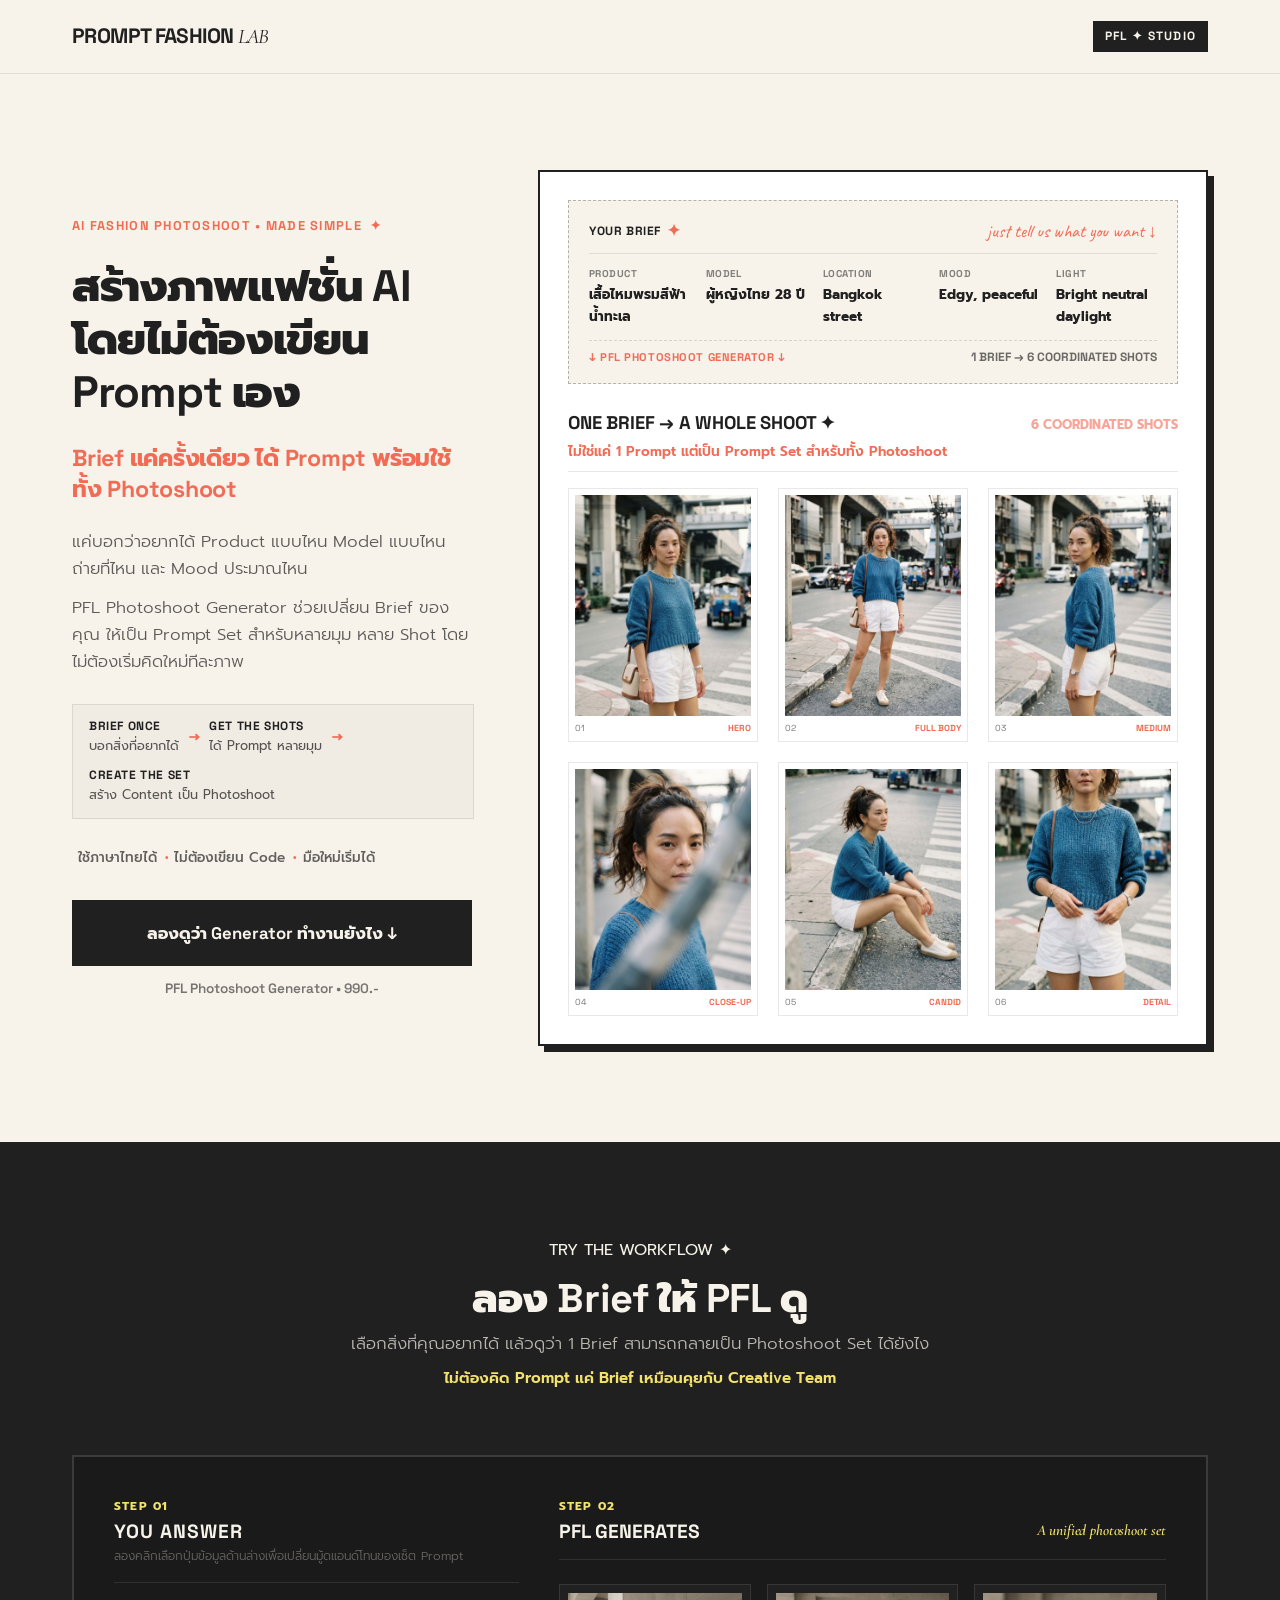
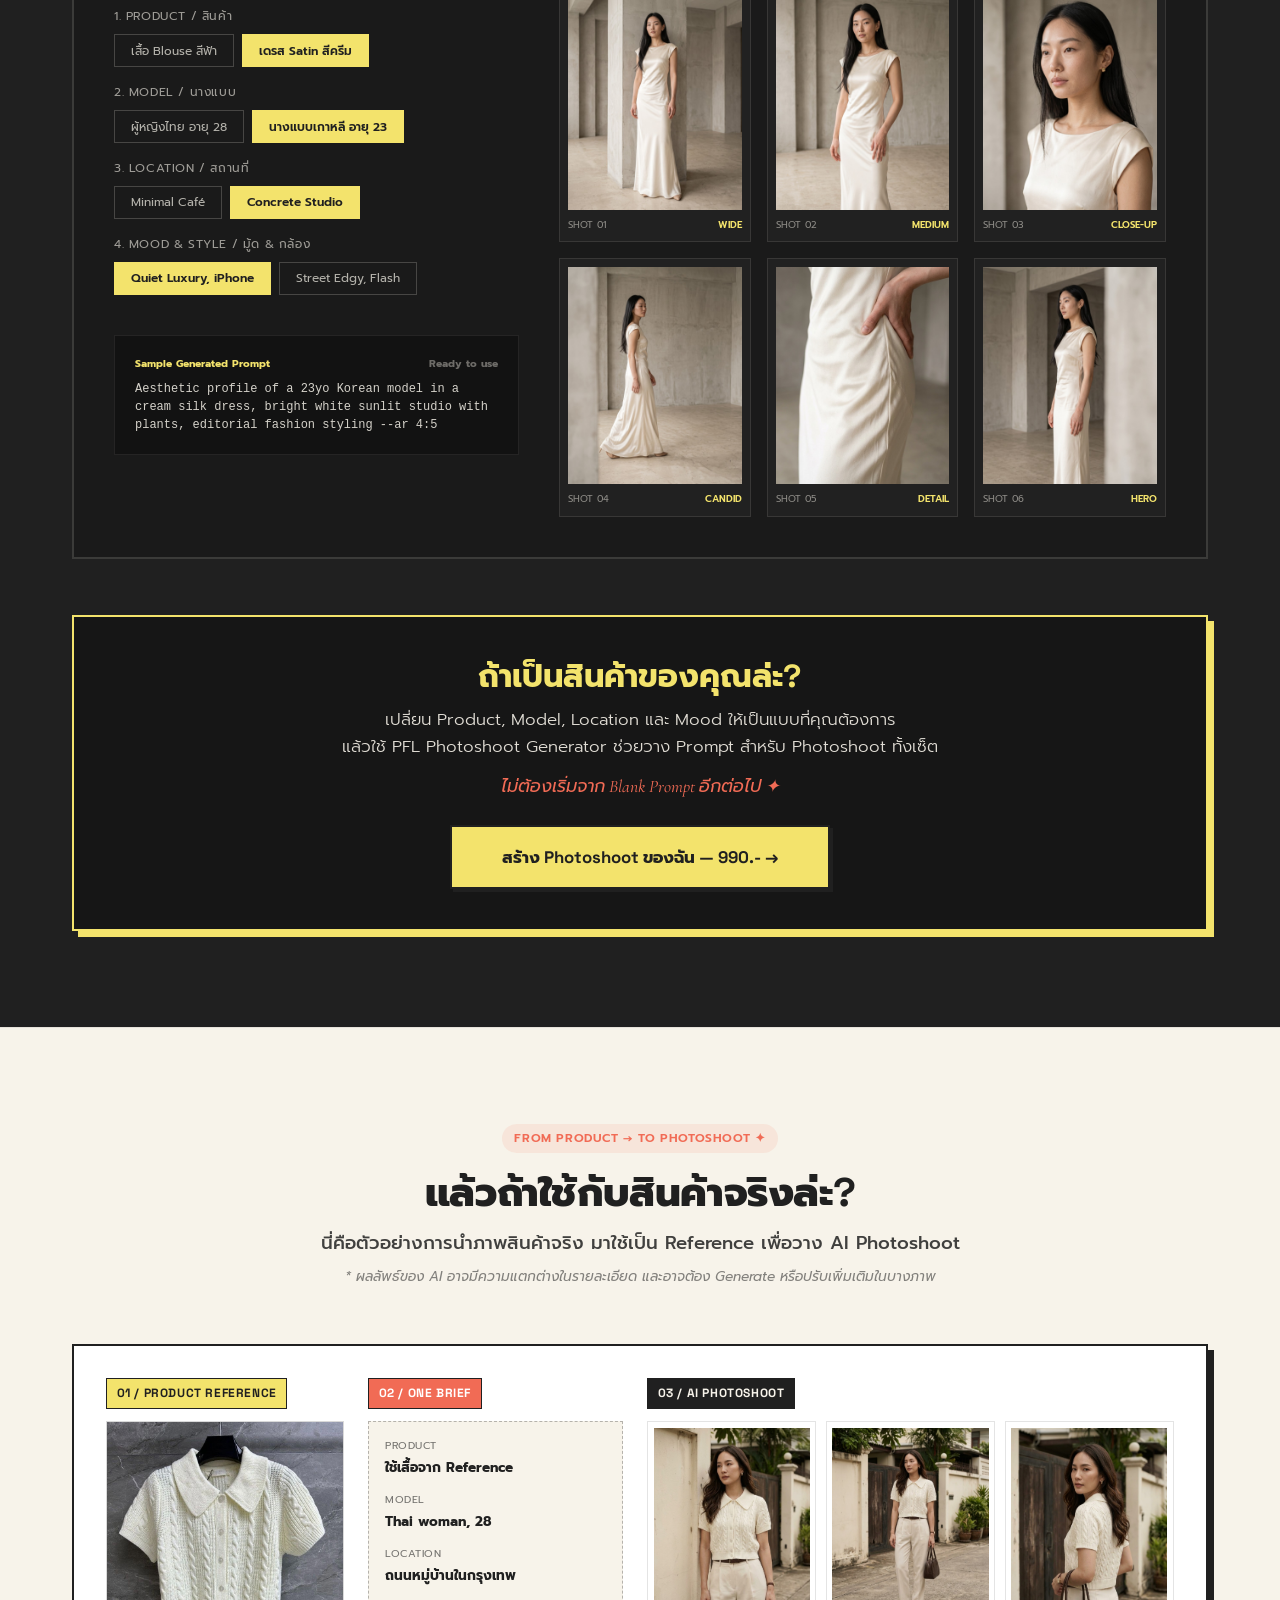
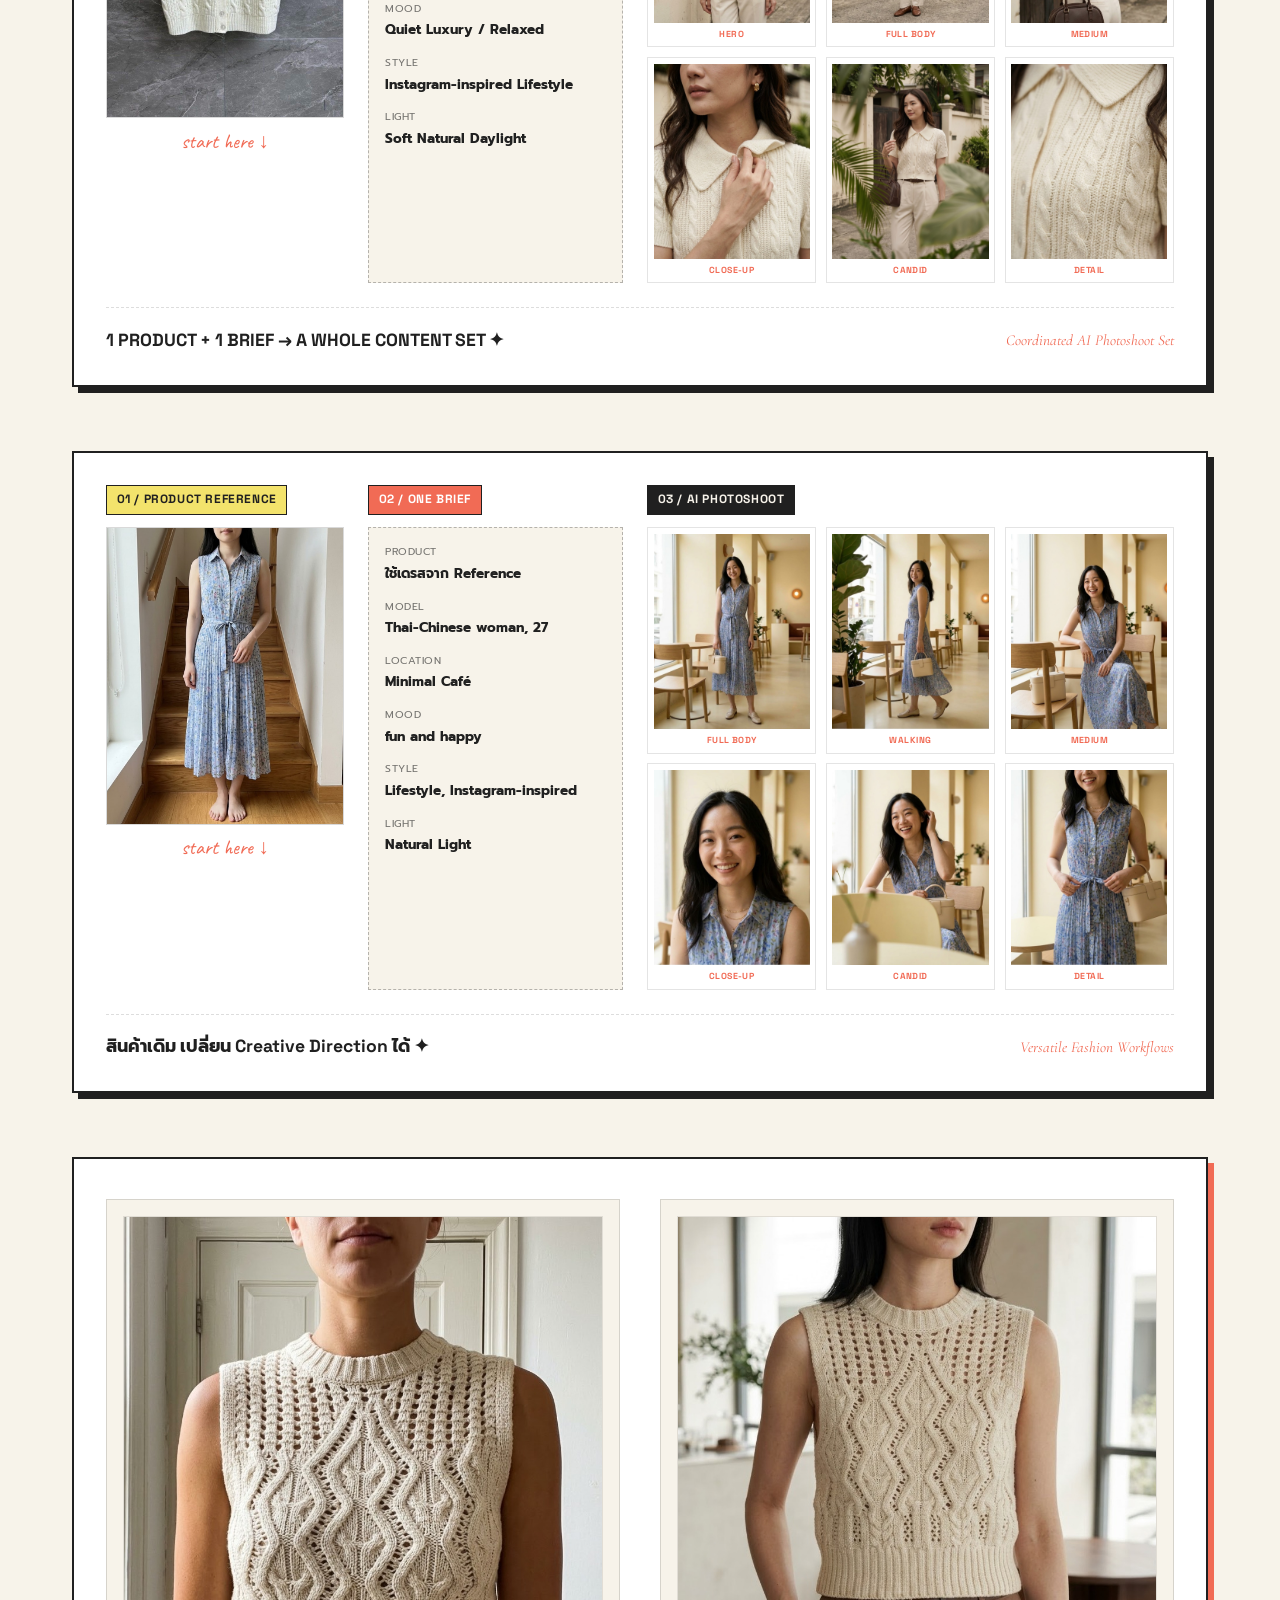
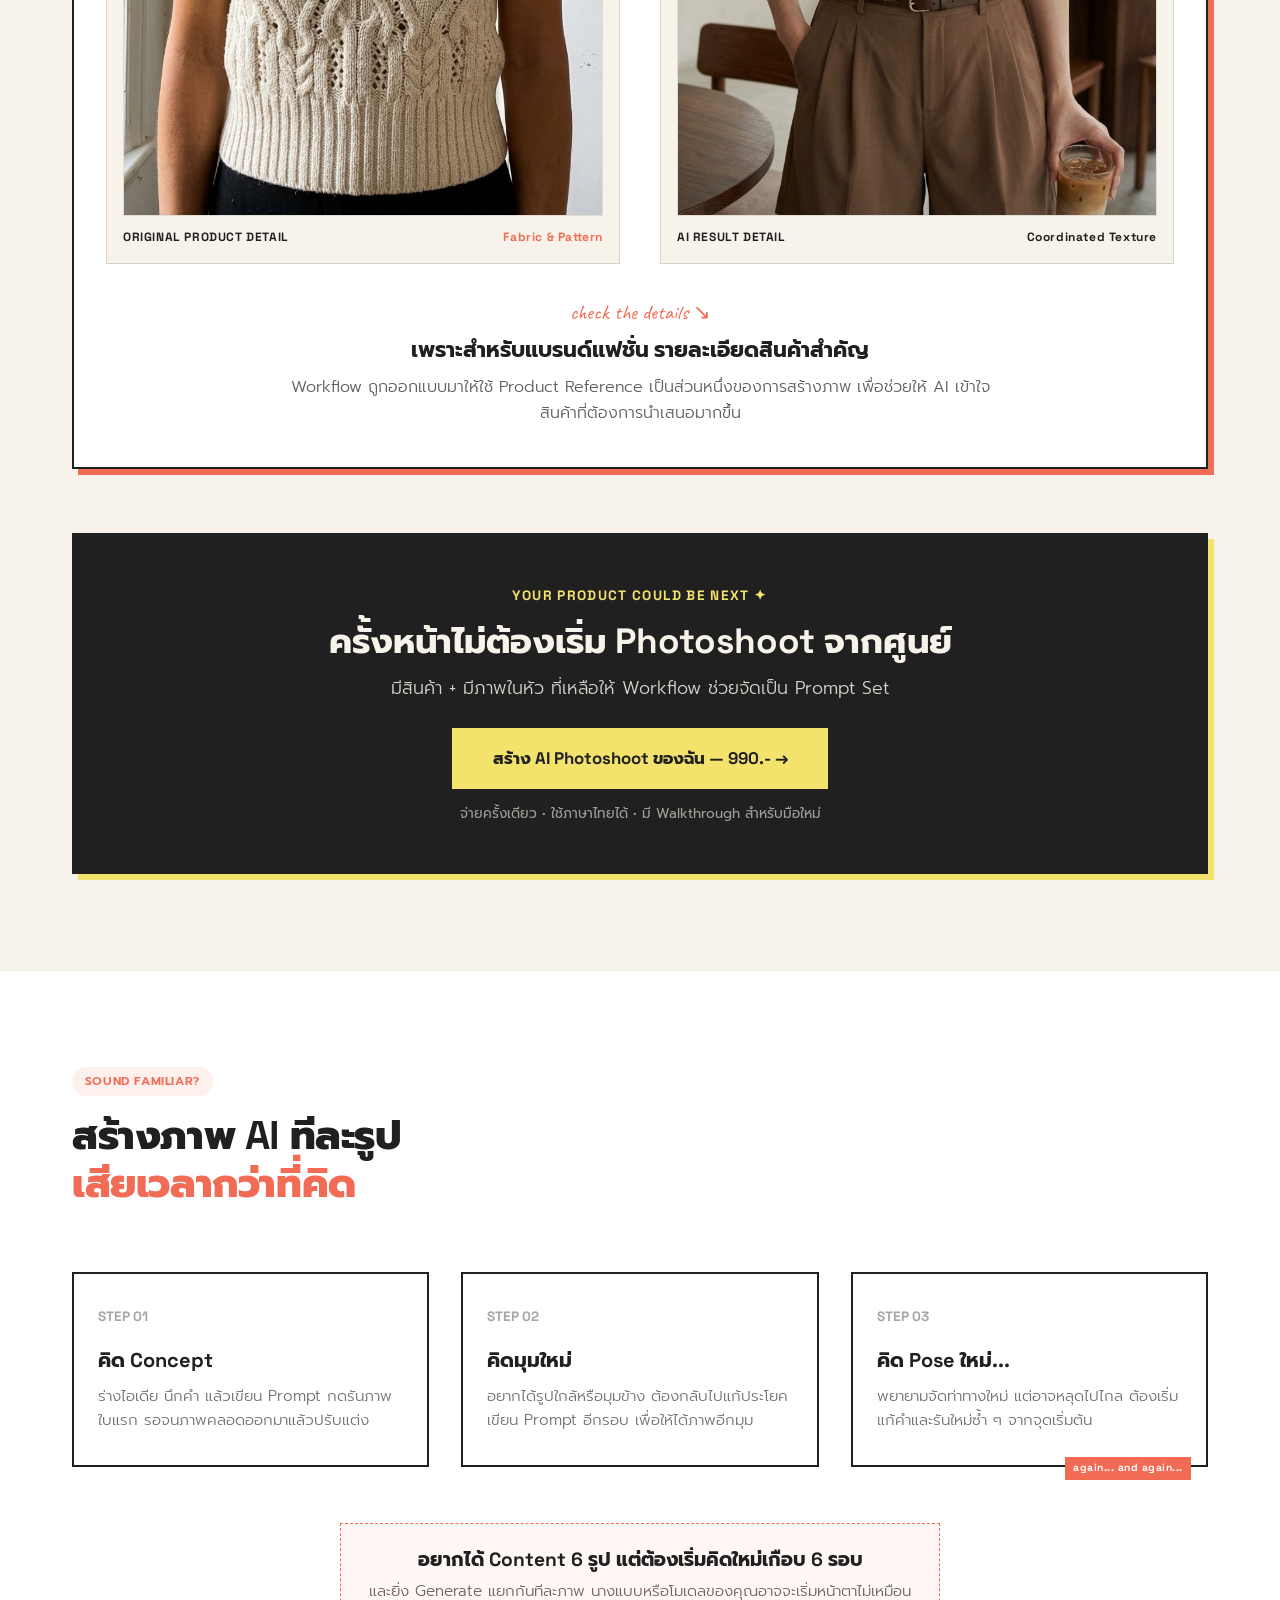
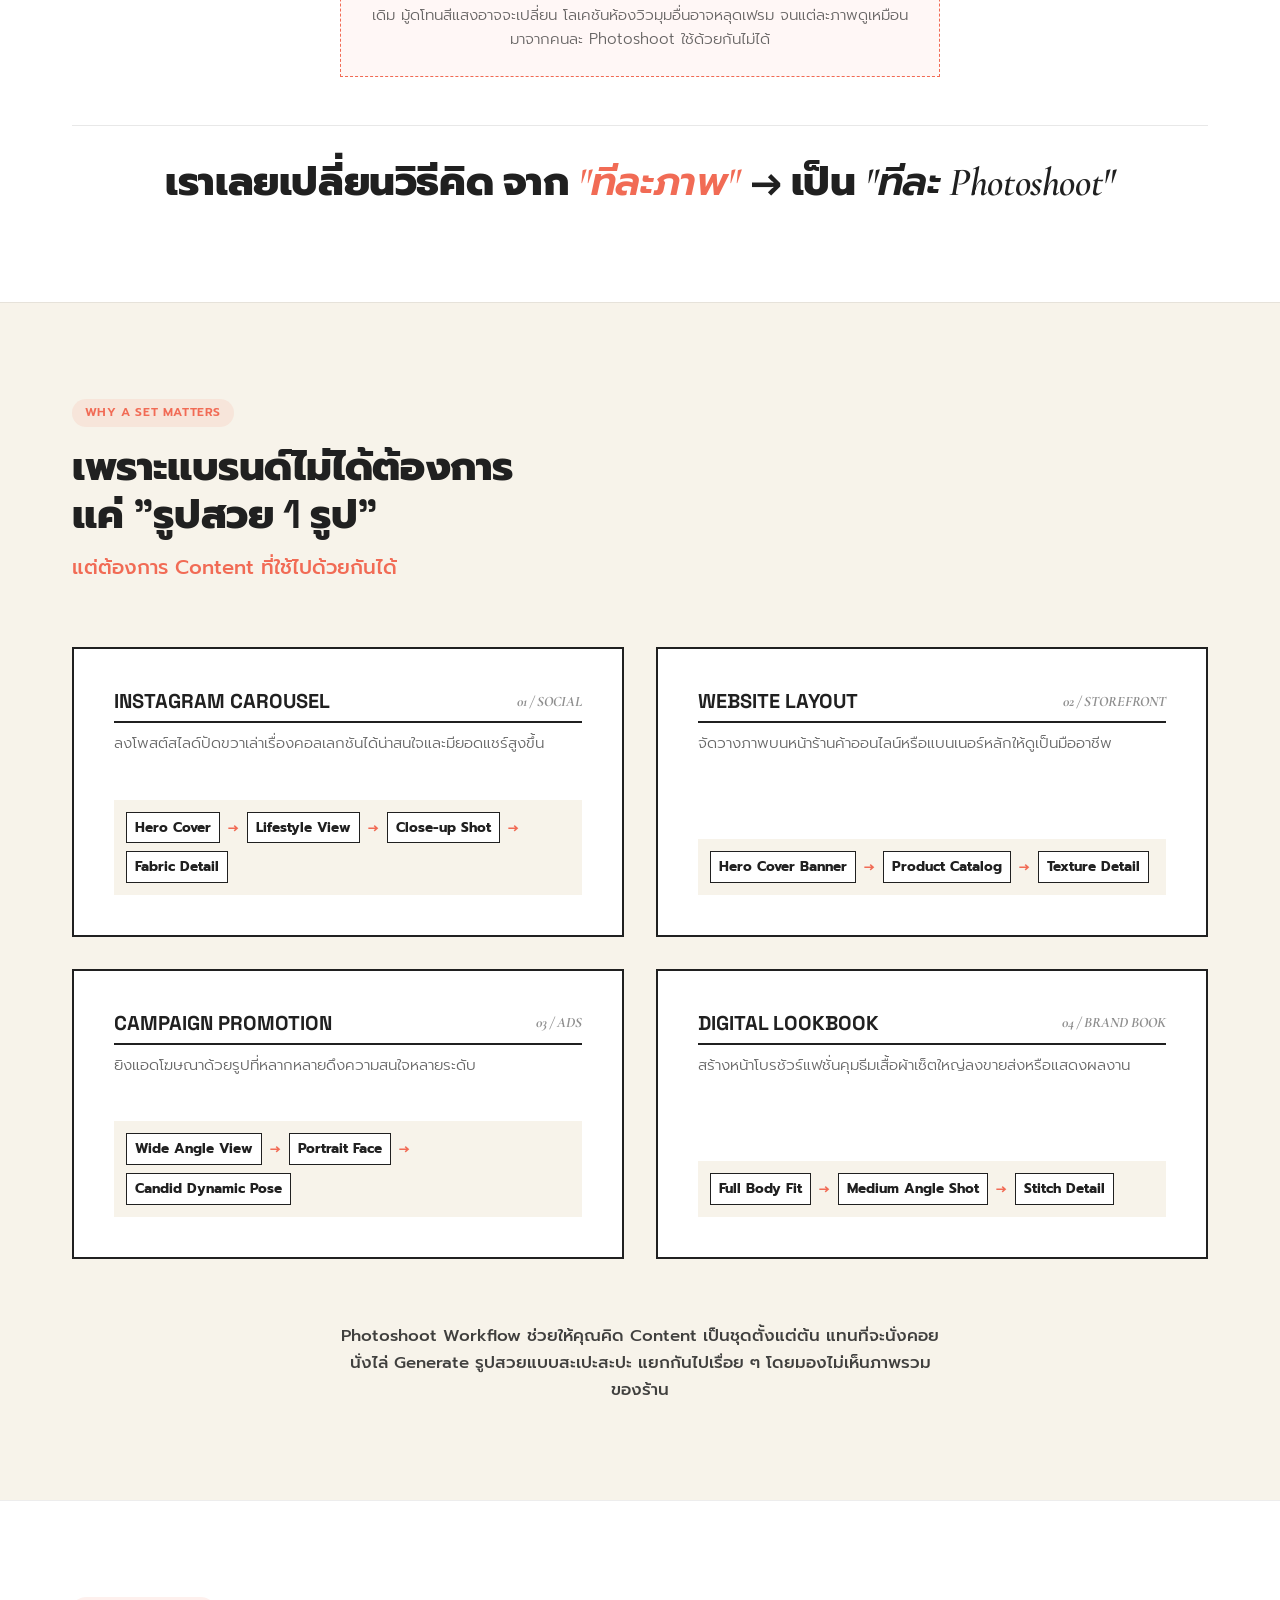
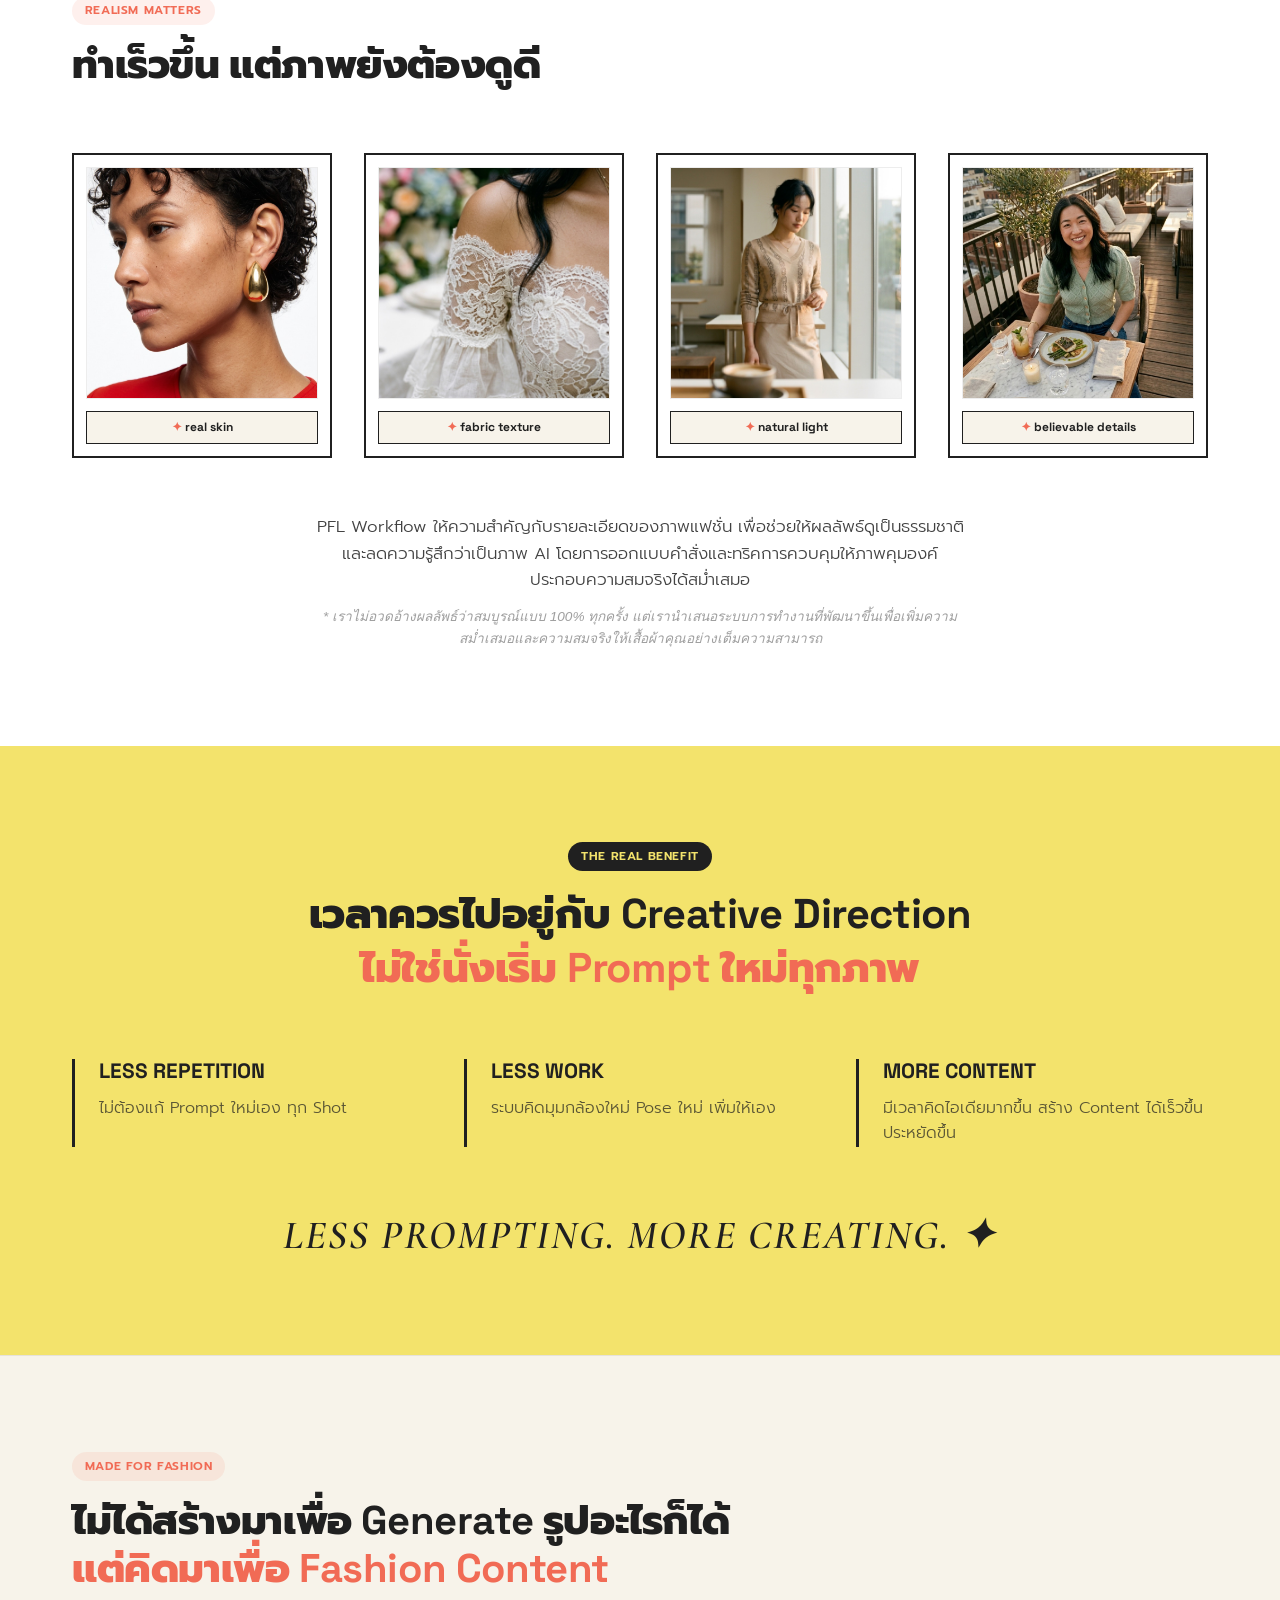
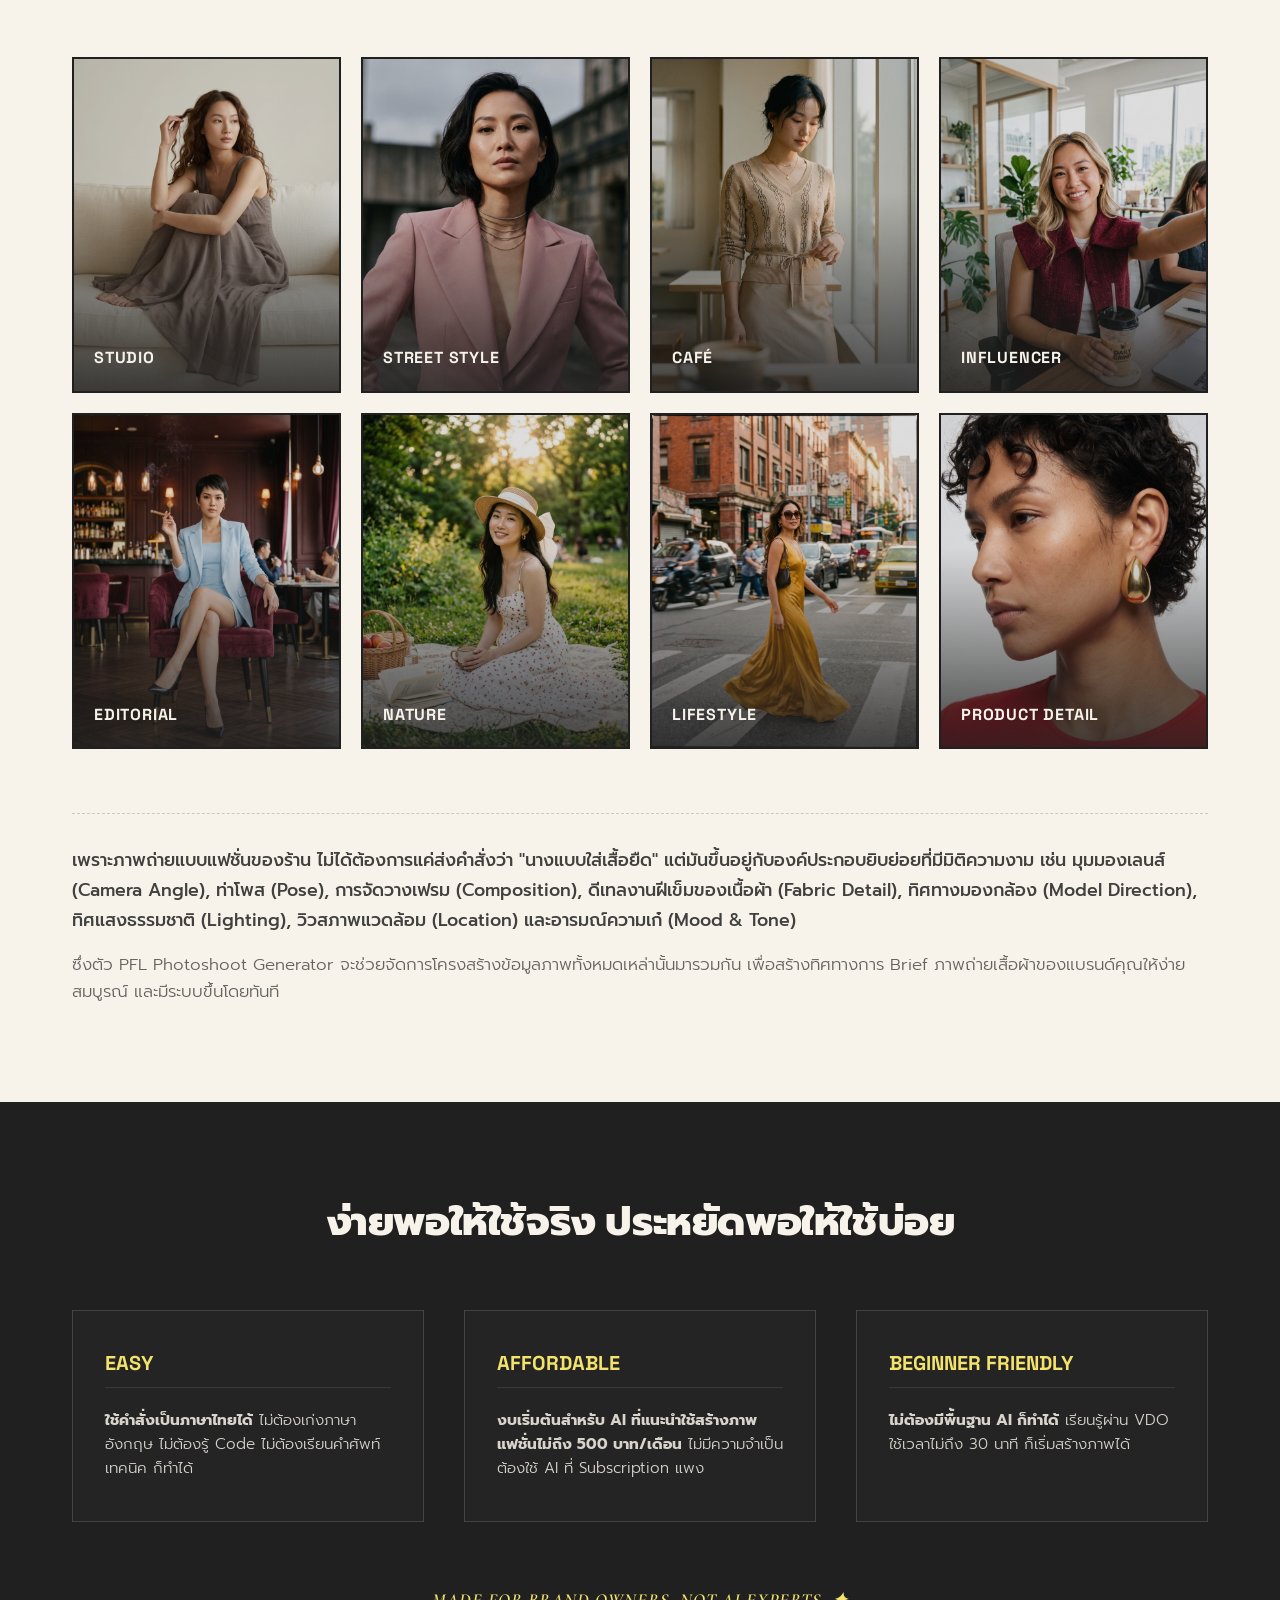
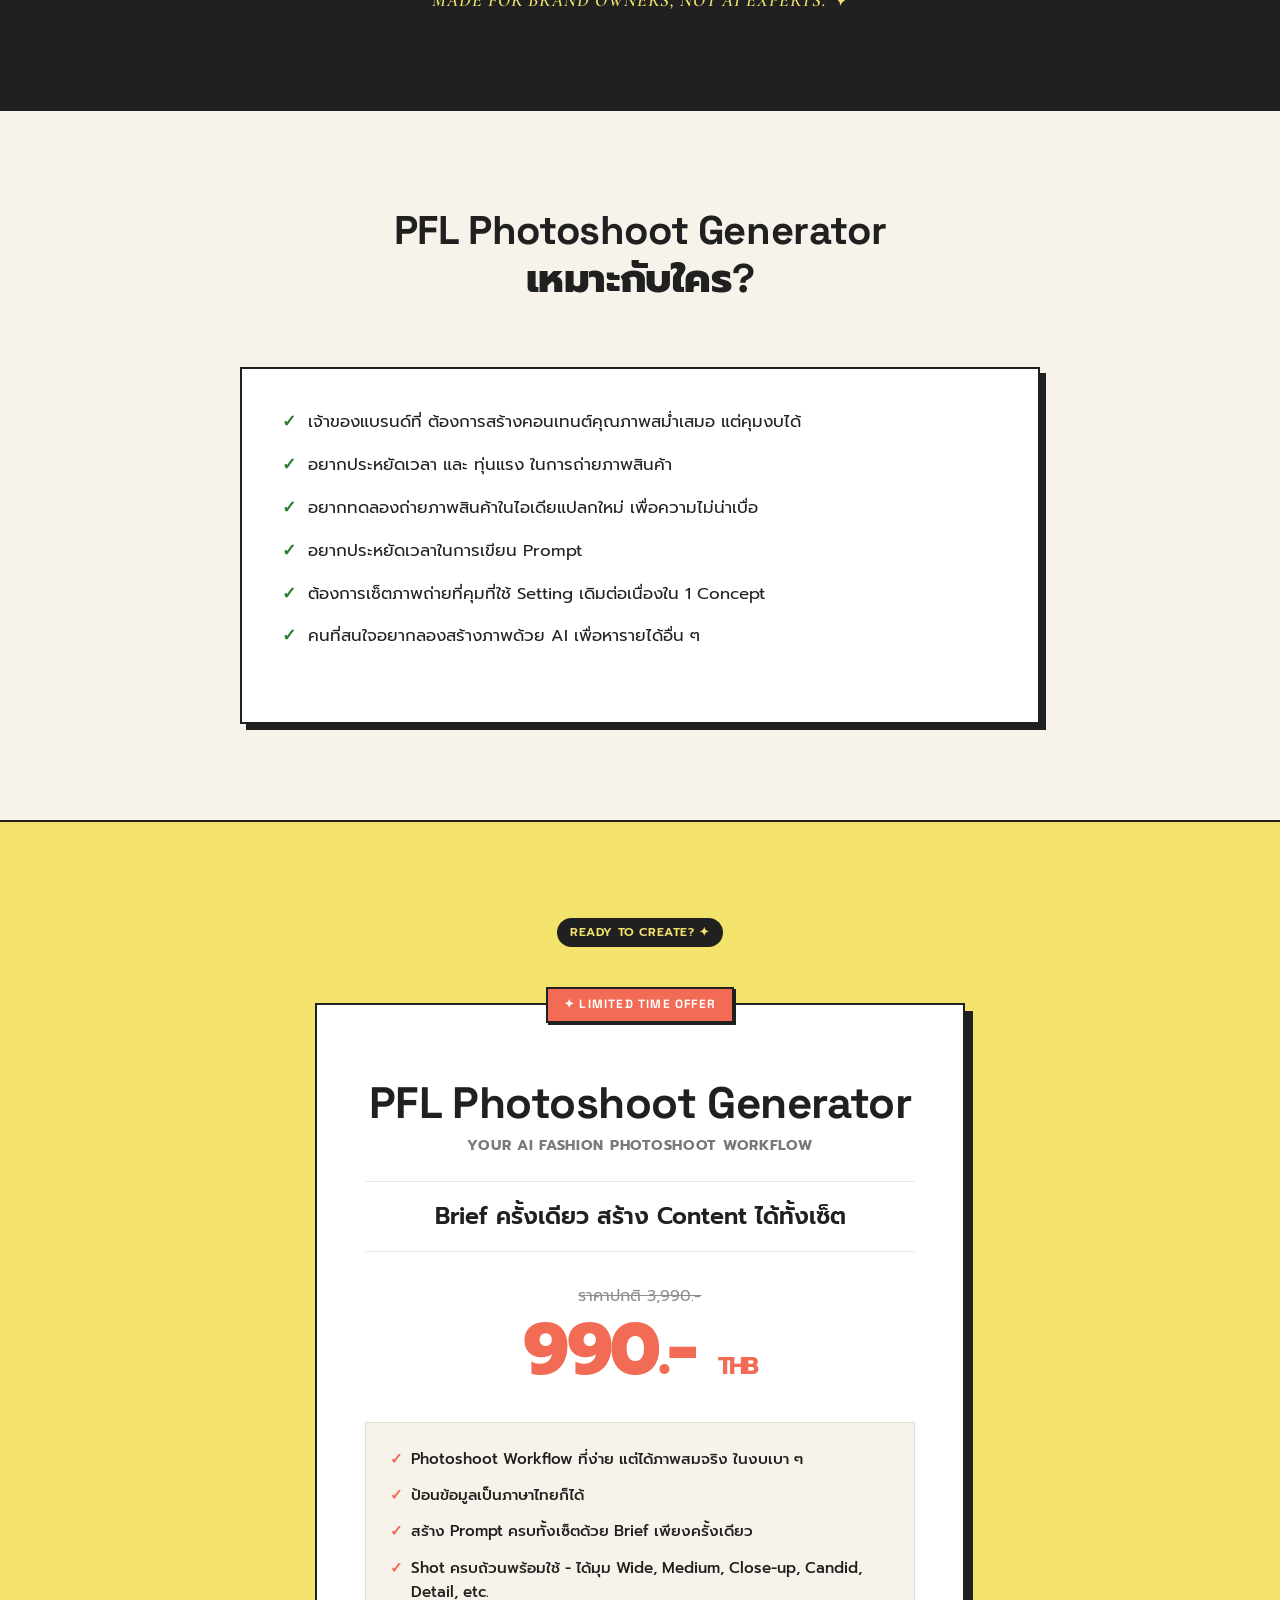
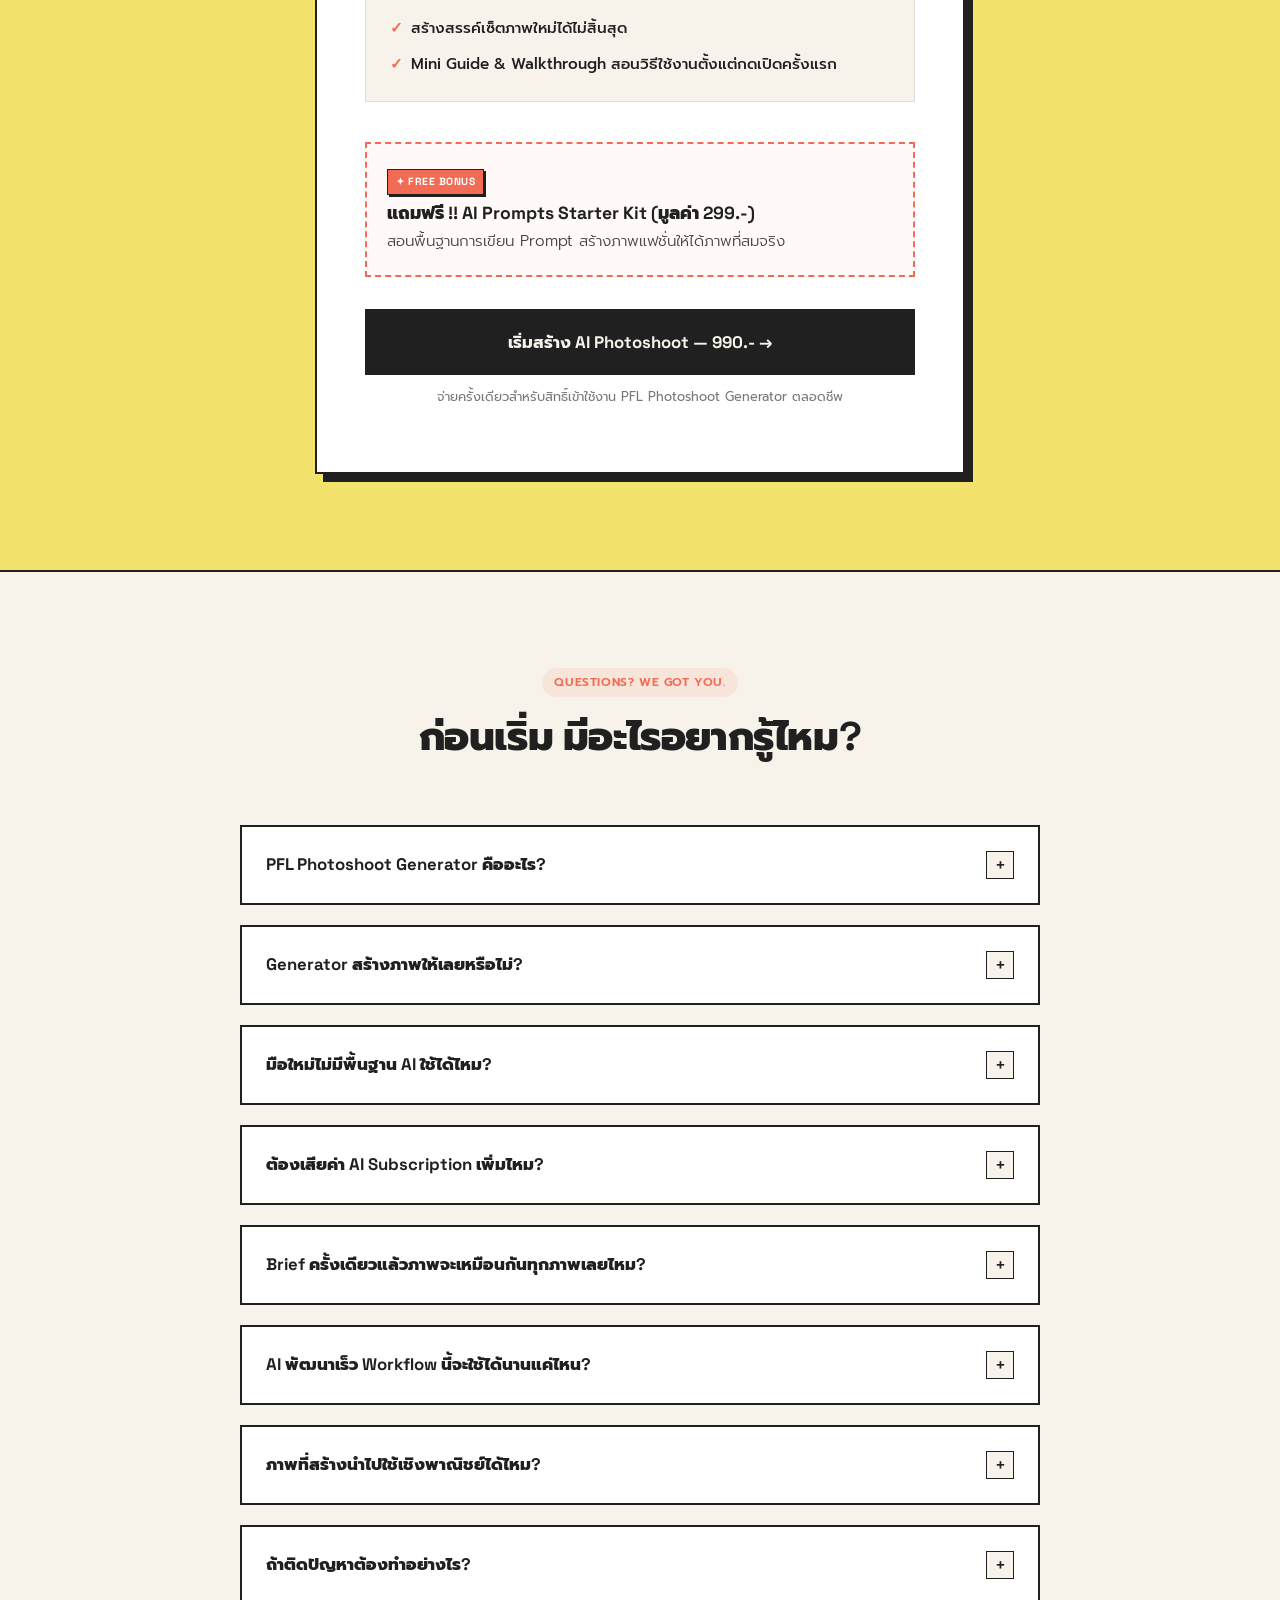
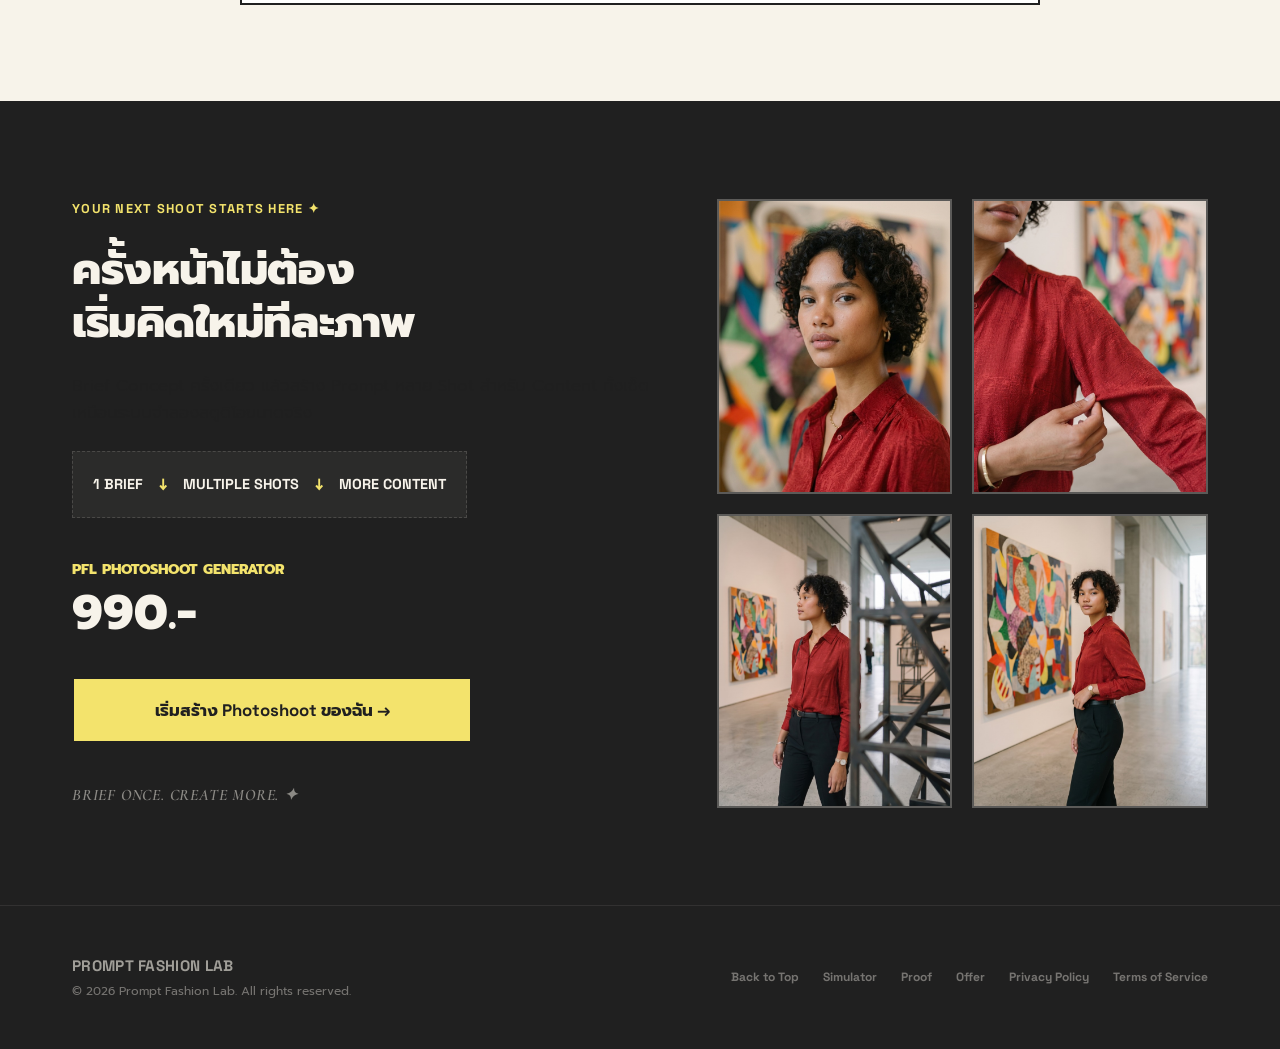
==== commit 9d7d3456: "เปลี่ยนราคา subscription" ====
--- a/index.html
+++ b/index.html
@@ -949,7 +949,7 @@
         <!-- 2 Affordable -->
         <div class="afford-card">
           <h3>AFFORDABLE</h3>
-          <p class="text-balance-thai"><strong>งบเริ่มต้นสำหรับ AI ที่แนะนำใช้สร้างภาพแฟชั่นไม่ถึง 300 บาท/เดือน</strong> ไม่มีความจำเป็นต้องใช้ AI ที่ Subscription แพง</p>
+          <p class="text-balance-thai"><strong>งบเริ่มต้นสำหรับ AI ที่แนะนำใช้สร้างภาพแฟชั่นไม่ถึง 500 บาท/เดือน</strong> ไม่มีความจำเป็นต้องใช้ AI ที่ Subscription แพง</p>
         </div>
 
         <!-- 3 Beginner -->
@@ -1105,7 +1105,7 @@
             <div class="faq-answer-inner">
               <p>PFL Photoshoot Generator และแพลตฟอร์มผู้ให้บริการ AI สร้างภาพทำงานแยกออกเป็นคนละส่วนกันค่ะ</p>
               <p>คุณสามารถเริ่มทดลองทำจริงผ่านแพ็กเกจแบบฟรี (Free Package) ของแพลตฟอร์มที่เราคัดเลือกมาแนะนำไว้ได้ก่อน แต่อาจมีขีดจำกัดโควตาจำนวนภาพ หรือฟังก์ชันเสริมบางตัว</p>
-              <p>หากเริ่มสร้างจริงจังในภายหลัง สามารถเปลี่ยนเป็นแพ็กเกจจ่ายรายเดือนสำหรับงานปริมาณมาก โดยมีแพลตฟอร์มแนะนำในราคาประหยัดงบประเมินเฉลี่ยต่ำกว่า 300 บาทต่อเดือนค่ะ</p>
+              <p>หากเริ่มสร้างจริงจังในภายหลัง สามารถเปลี่ยนเป็นแพ็กเกจจ่ายรายเดือนสำหรับงานปริมาณมาก โดยมีแพลตฟอร์มแนะนำในราคาประหยัดงบประเมินเฉลี่ยต่ำกว่า 500 บาทต่อเดือนค่ะ</p>
             </div>
           </div>
         </div>
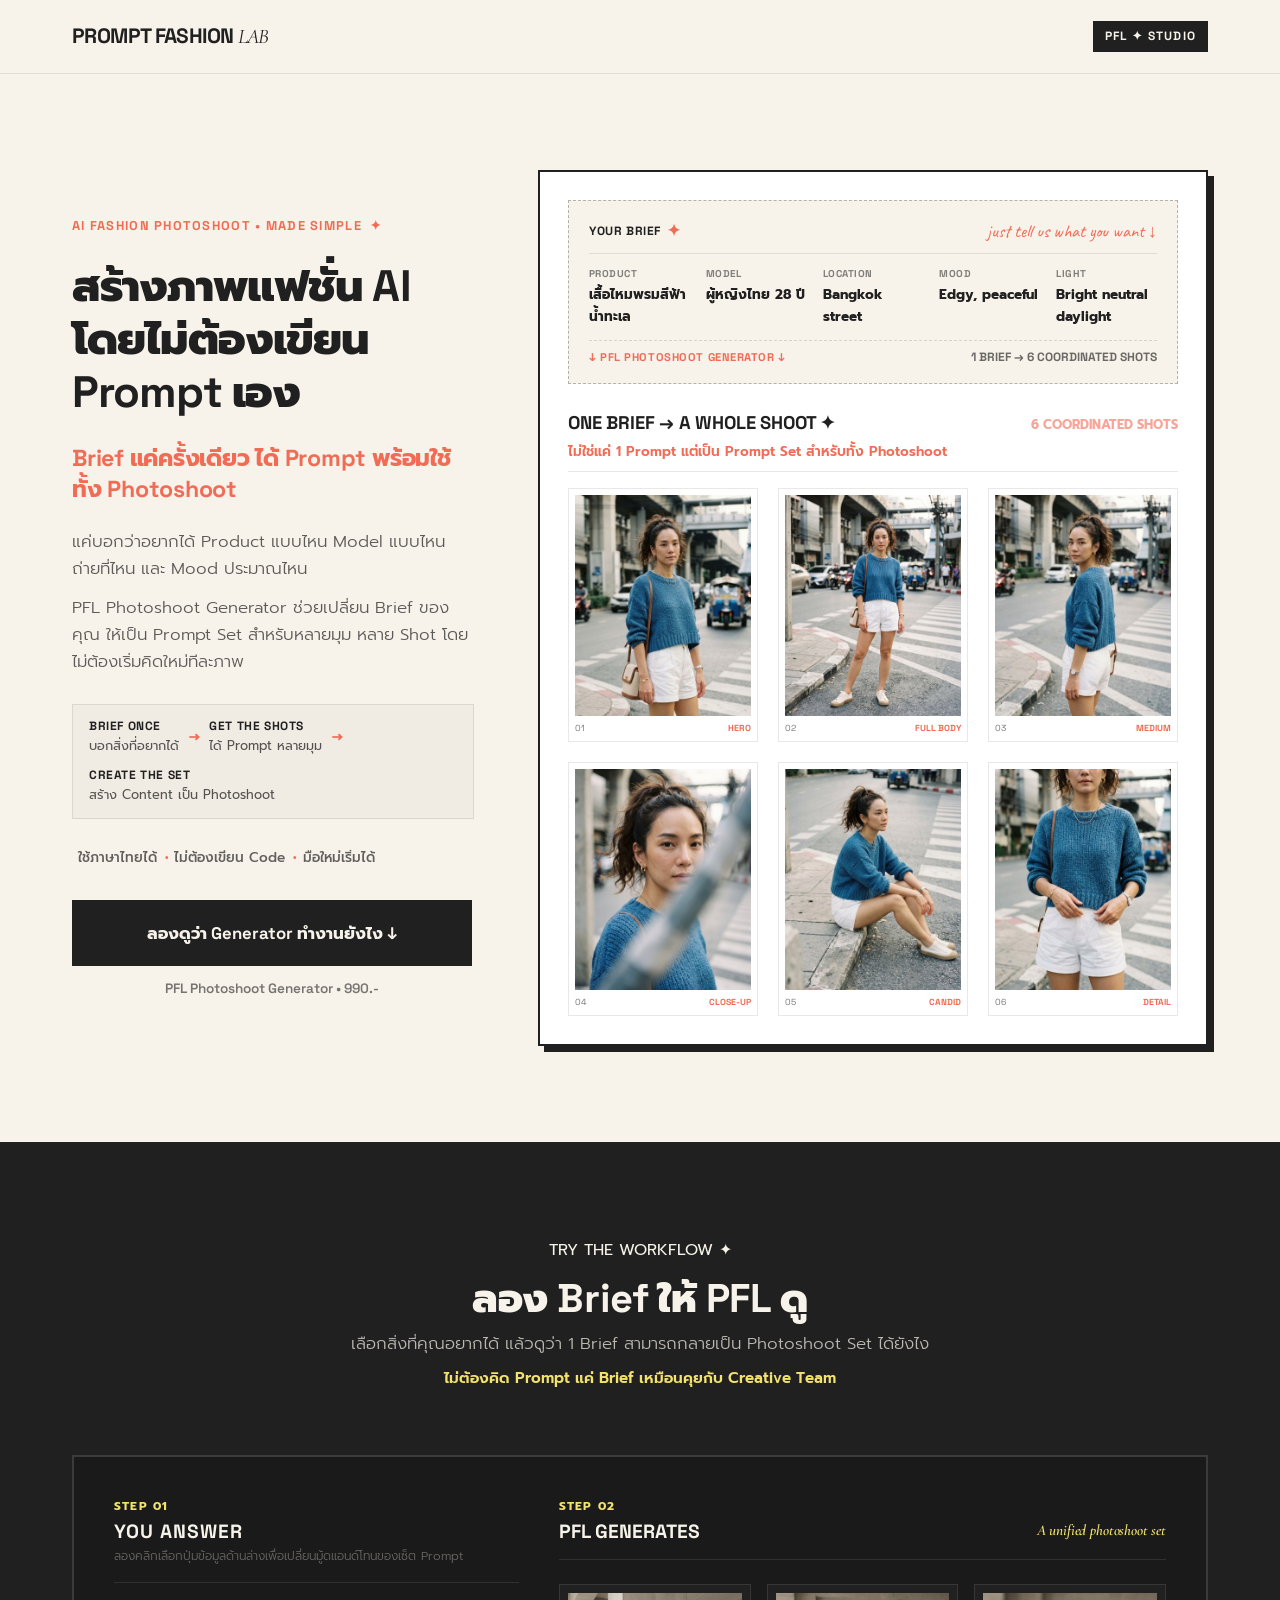
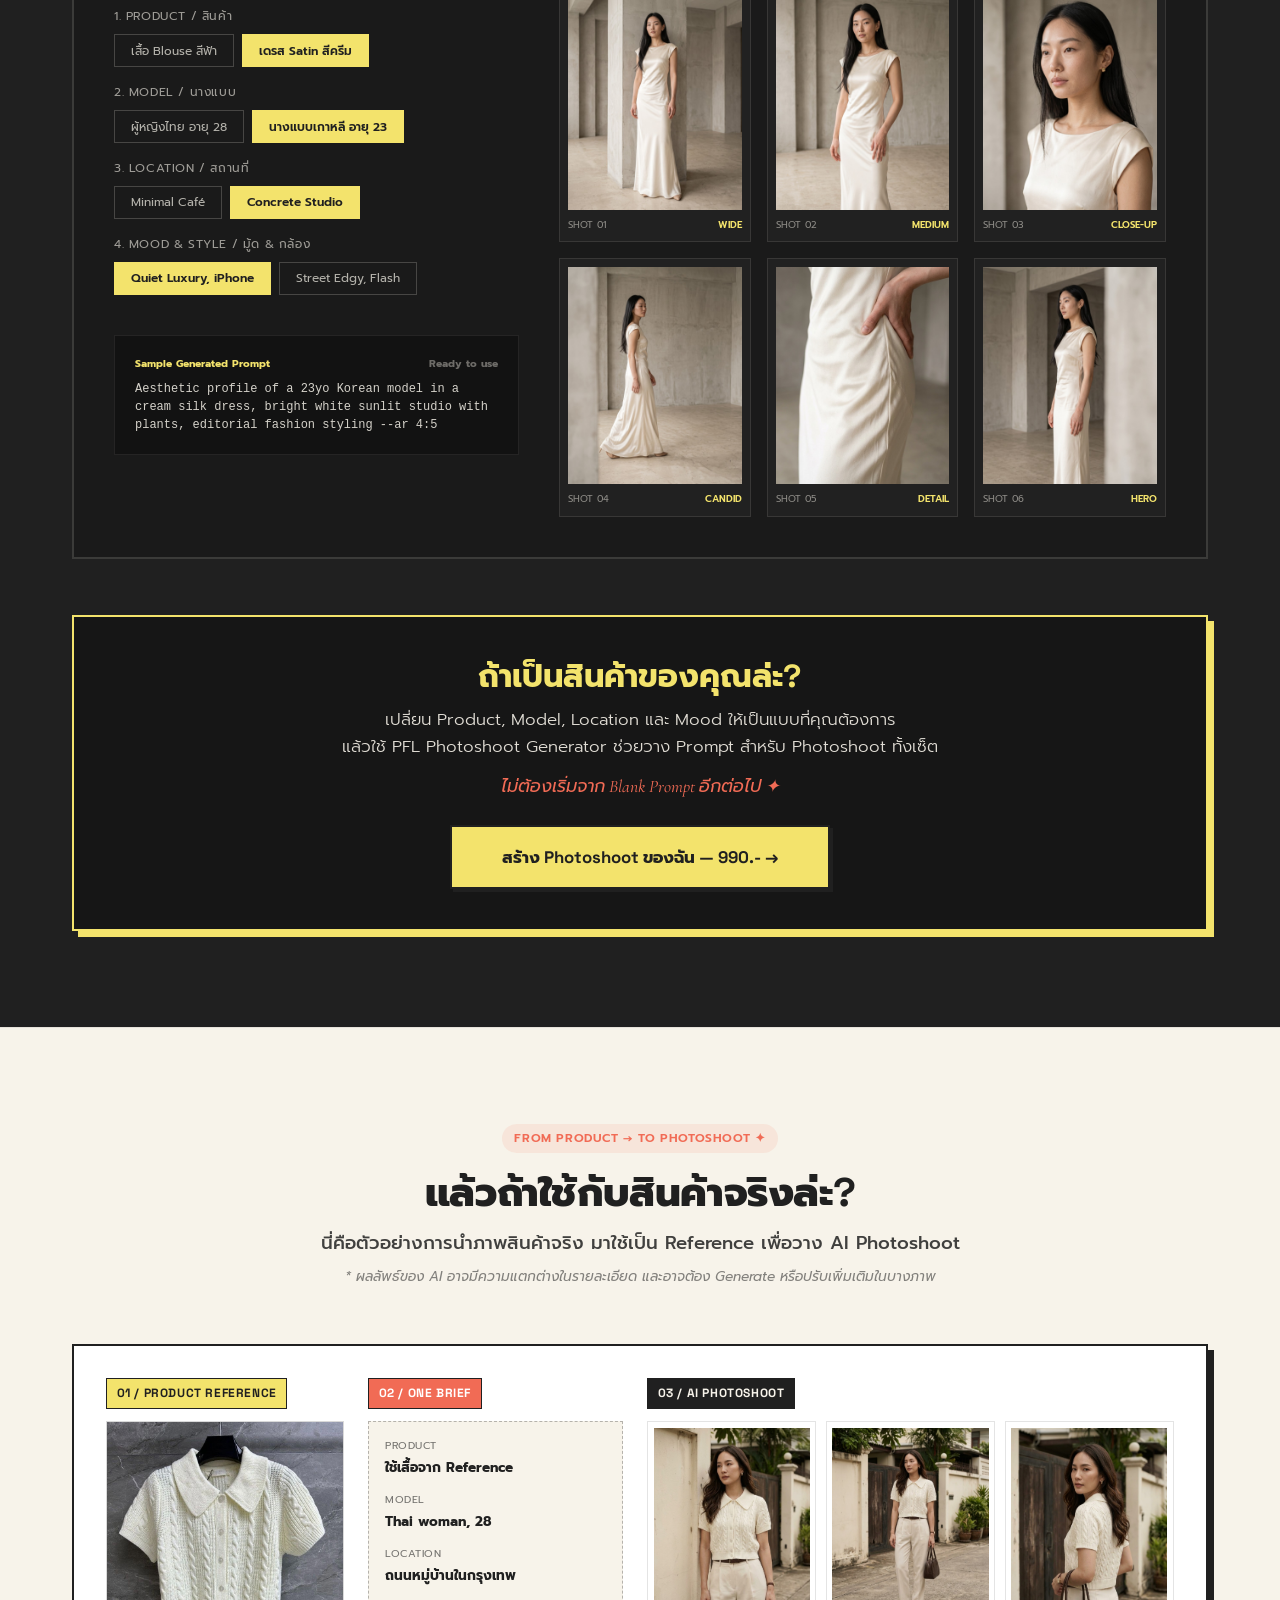
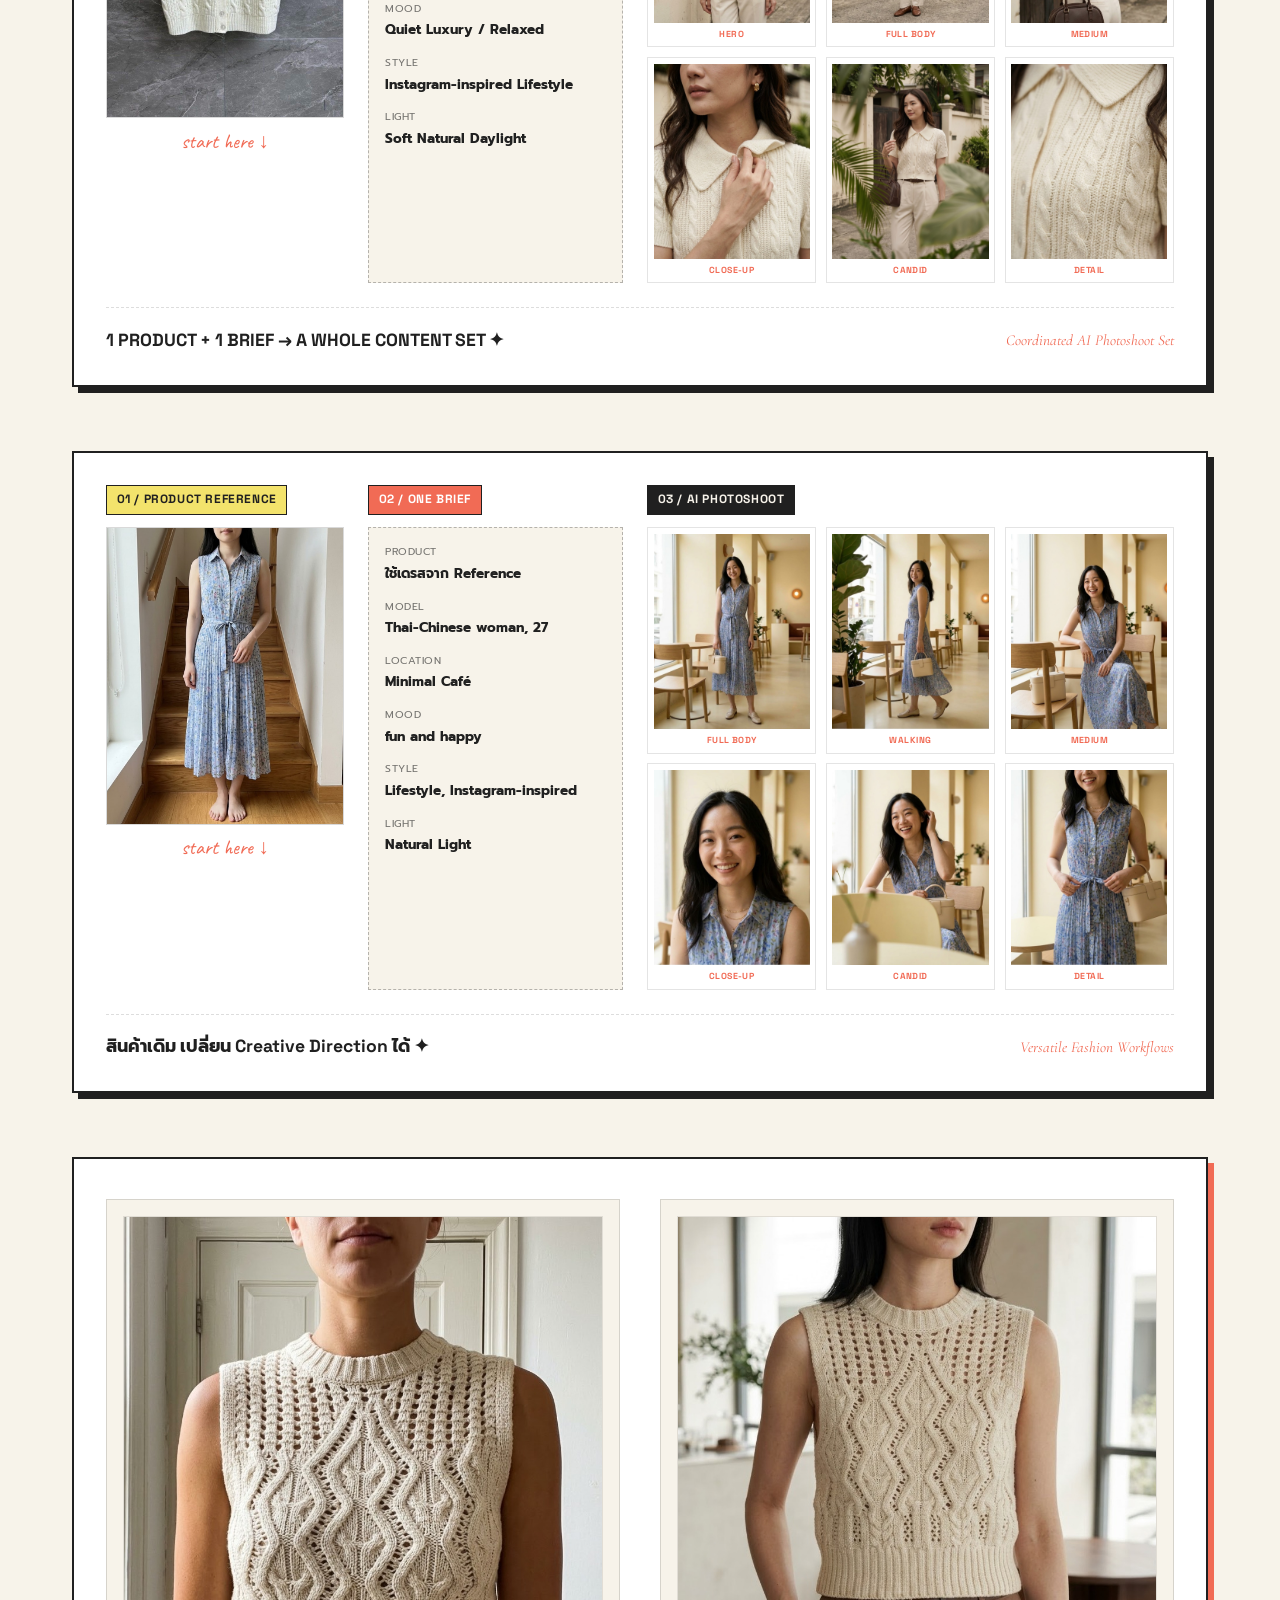
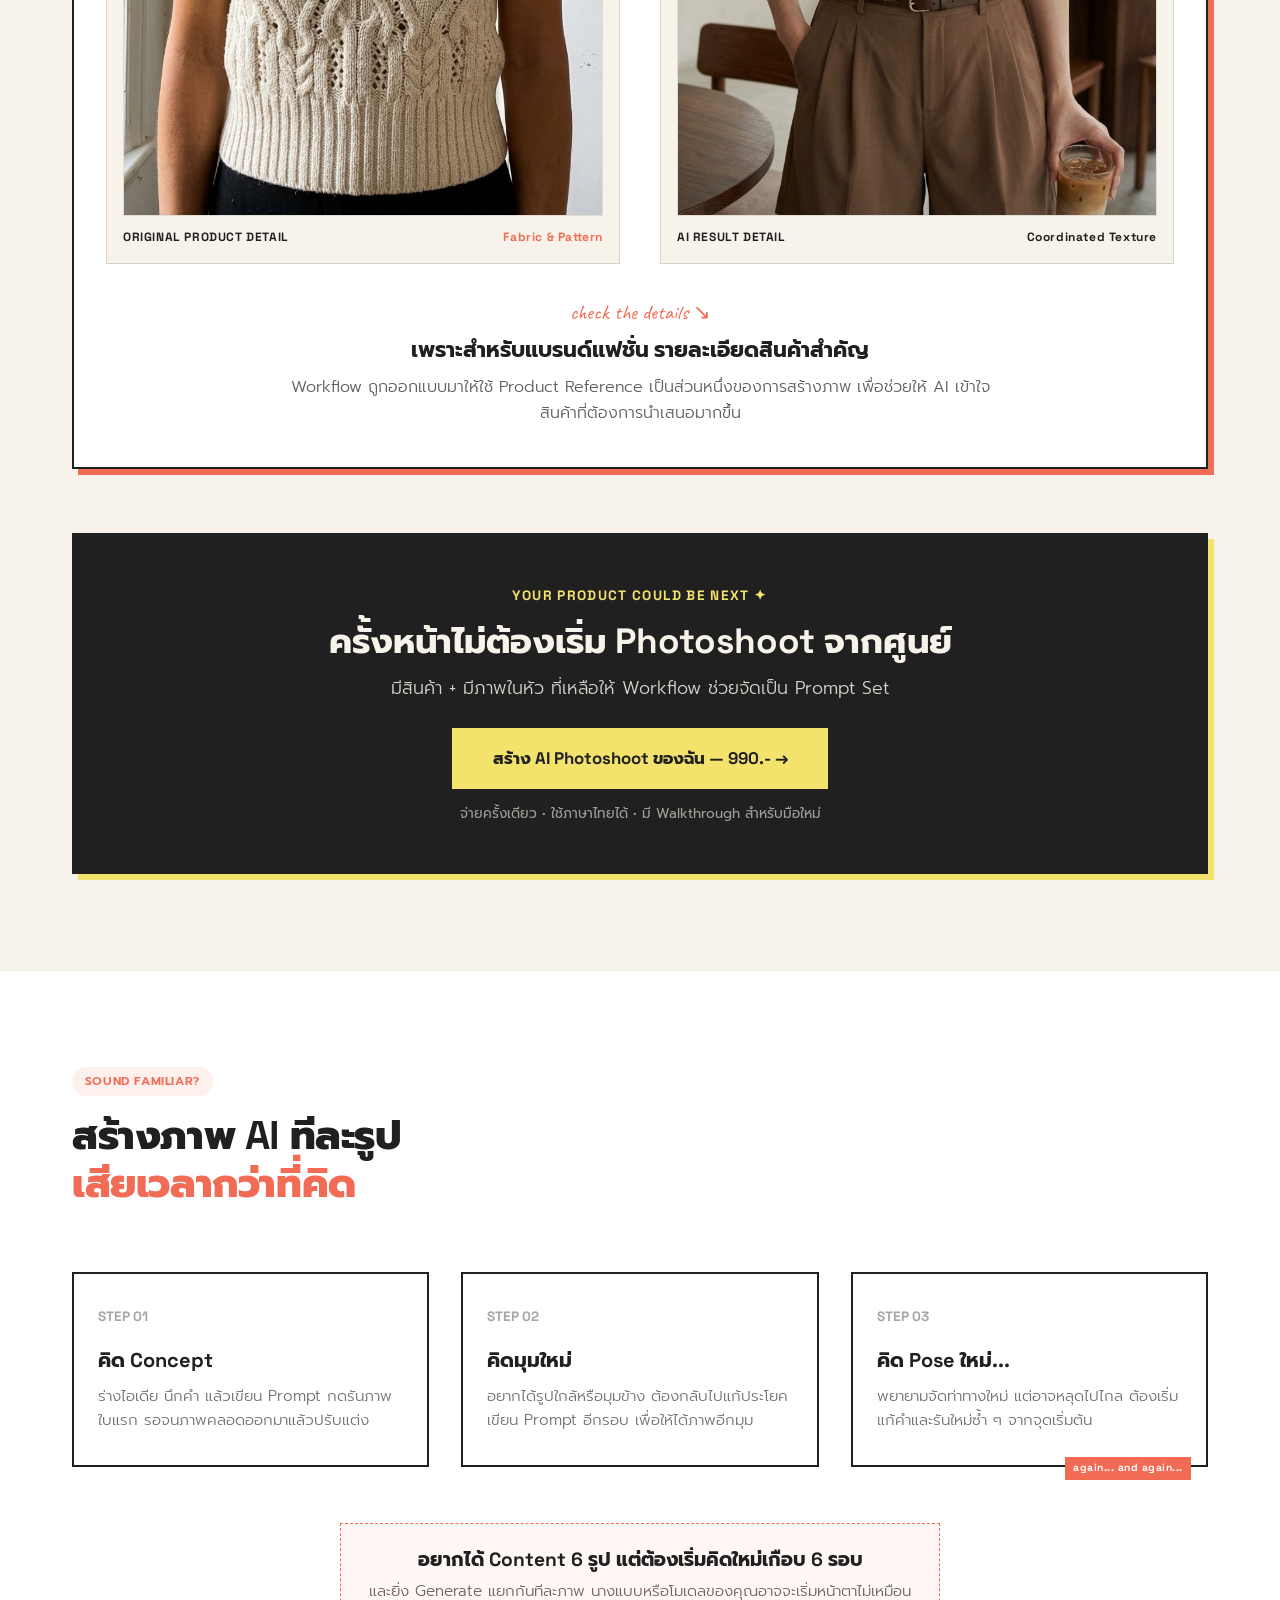
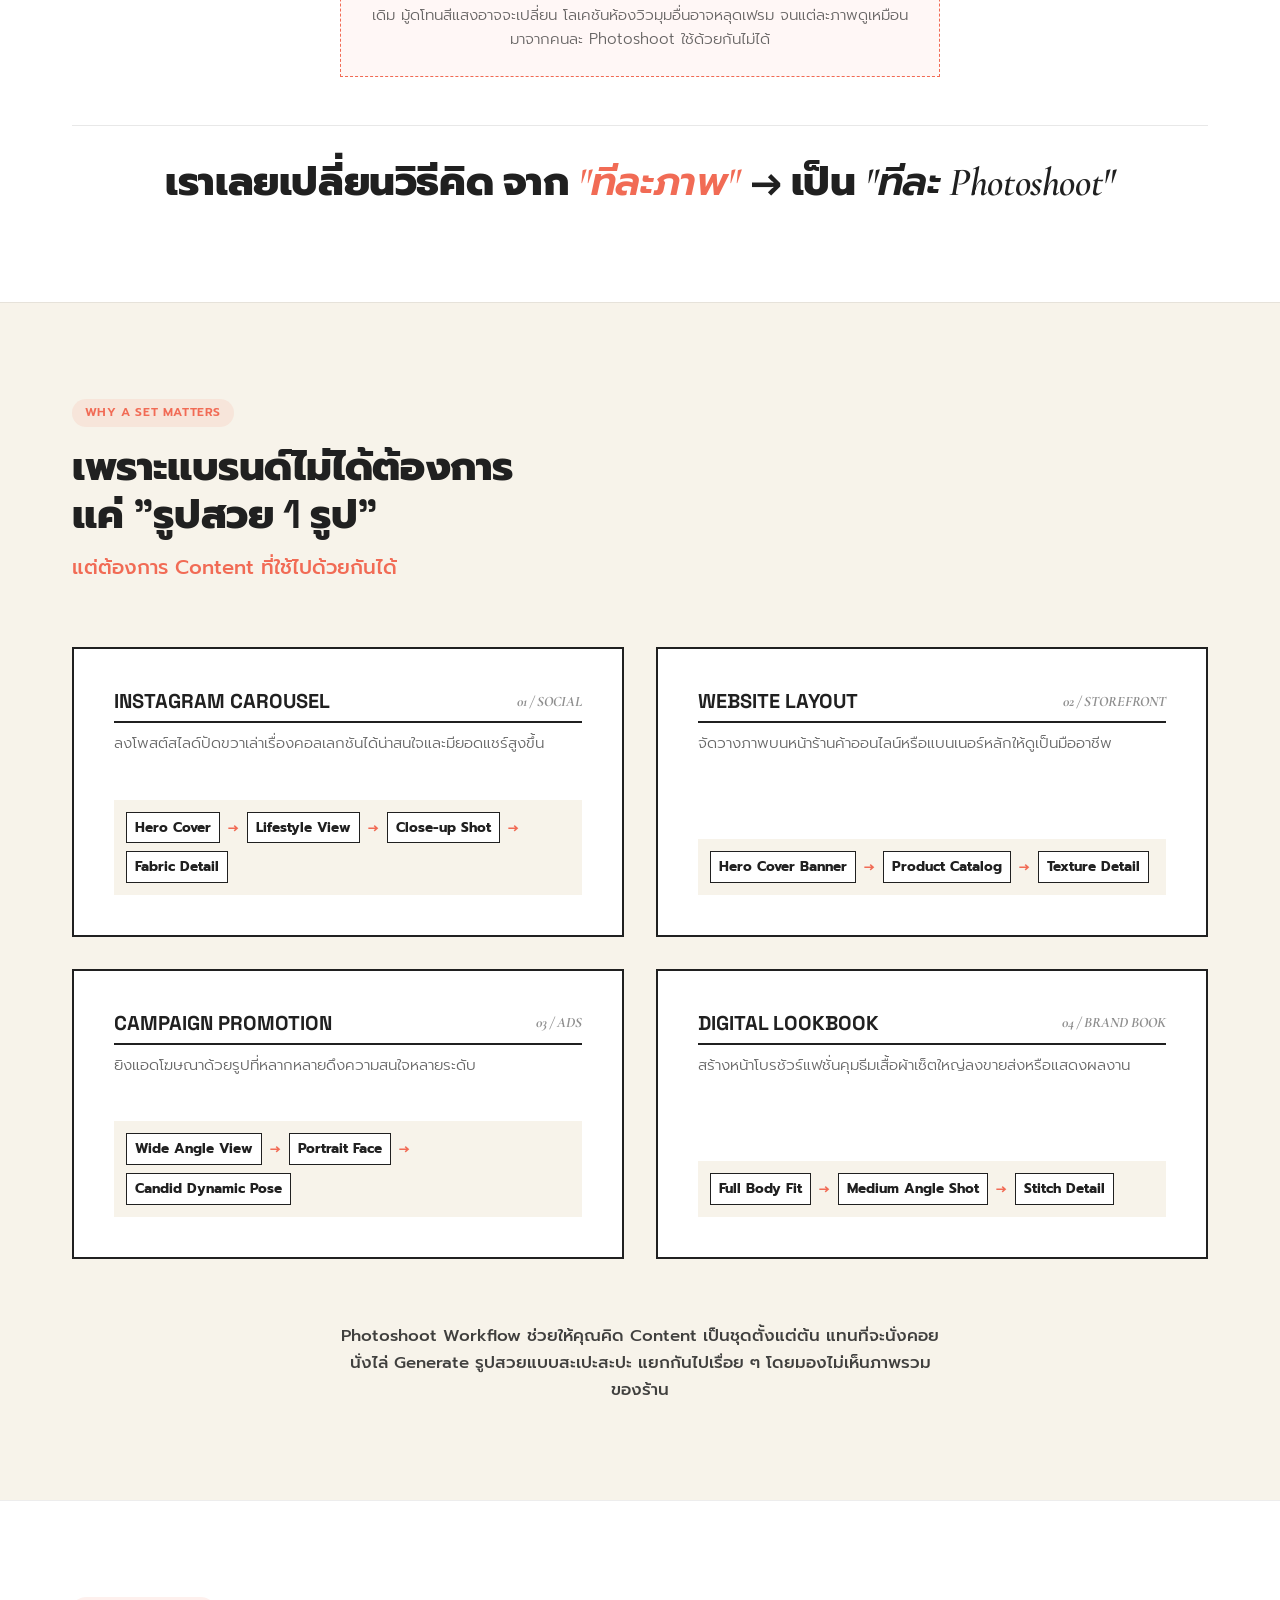
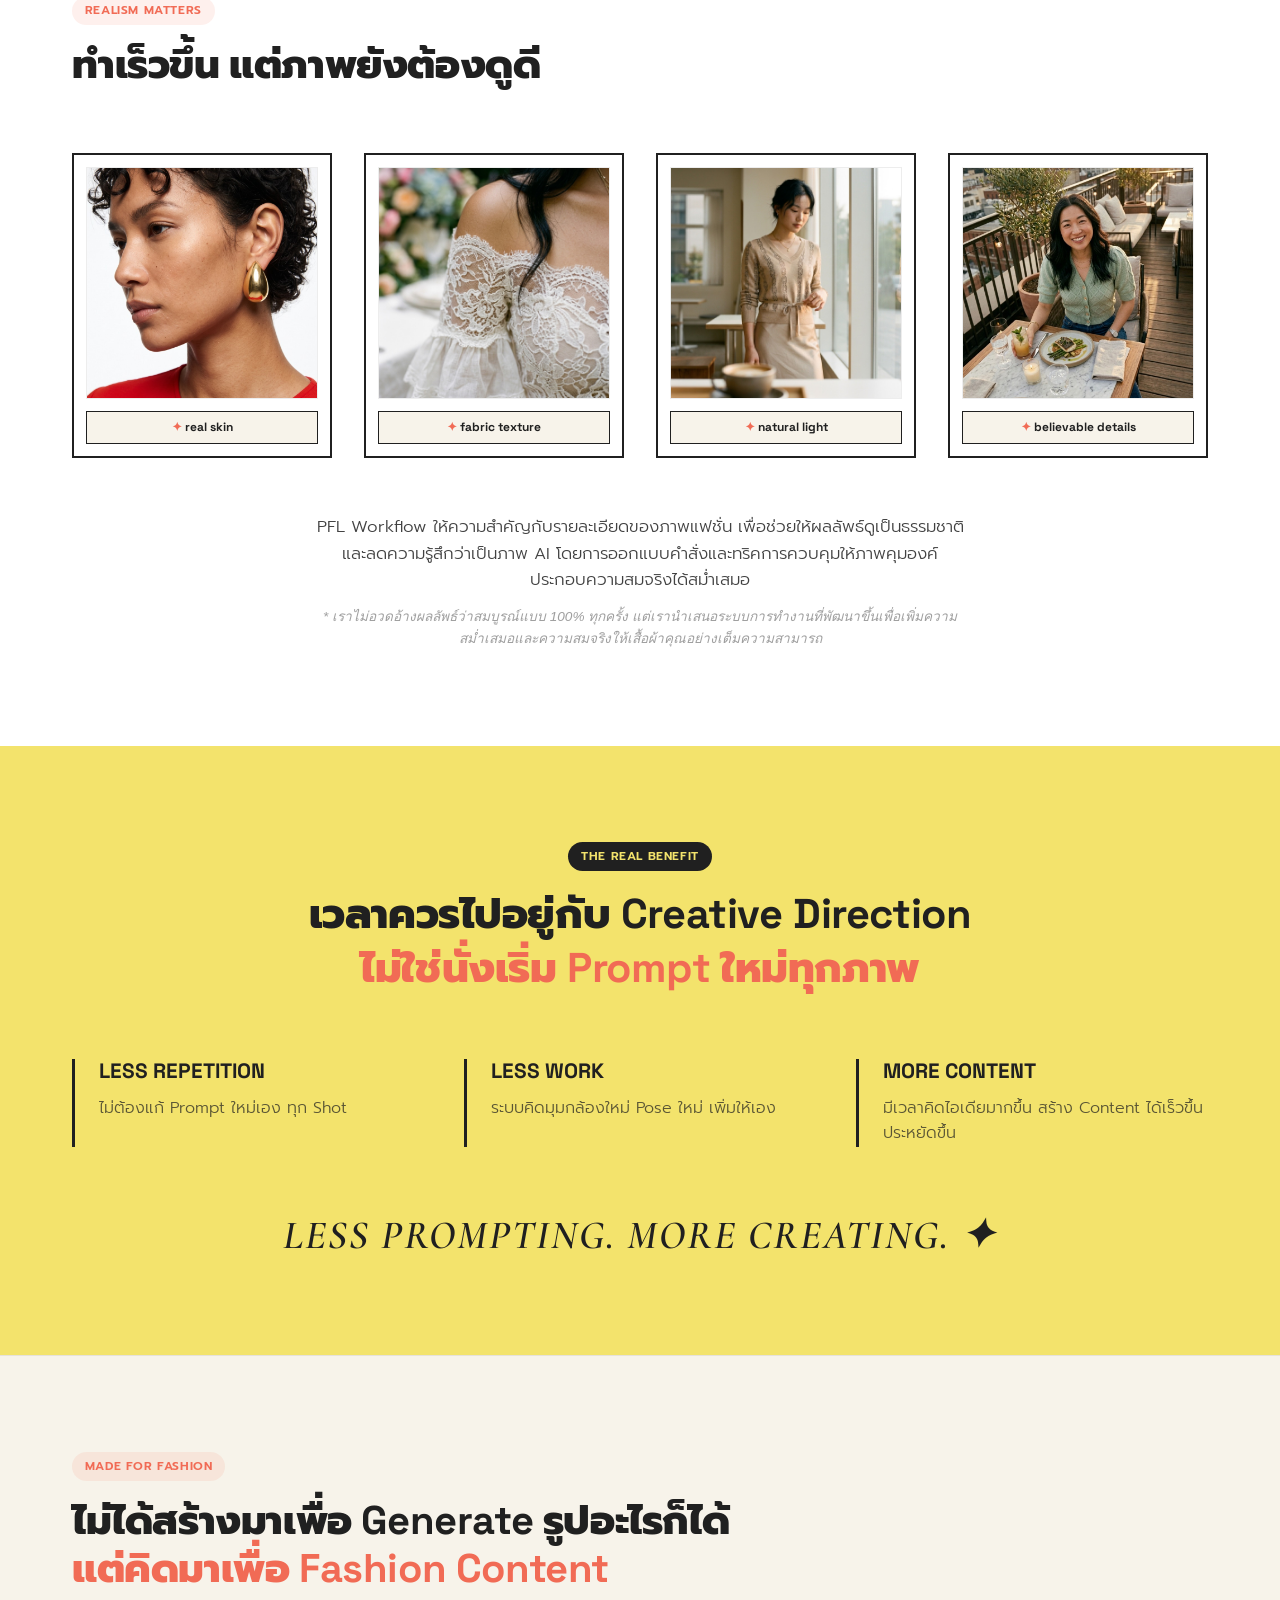
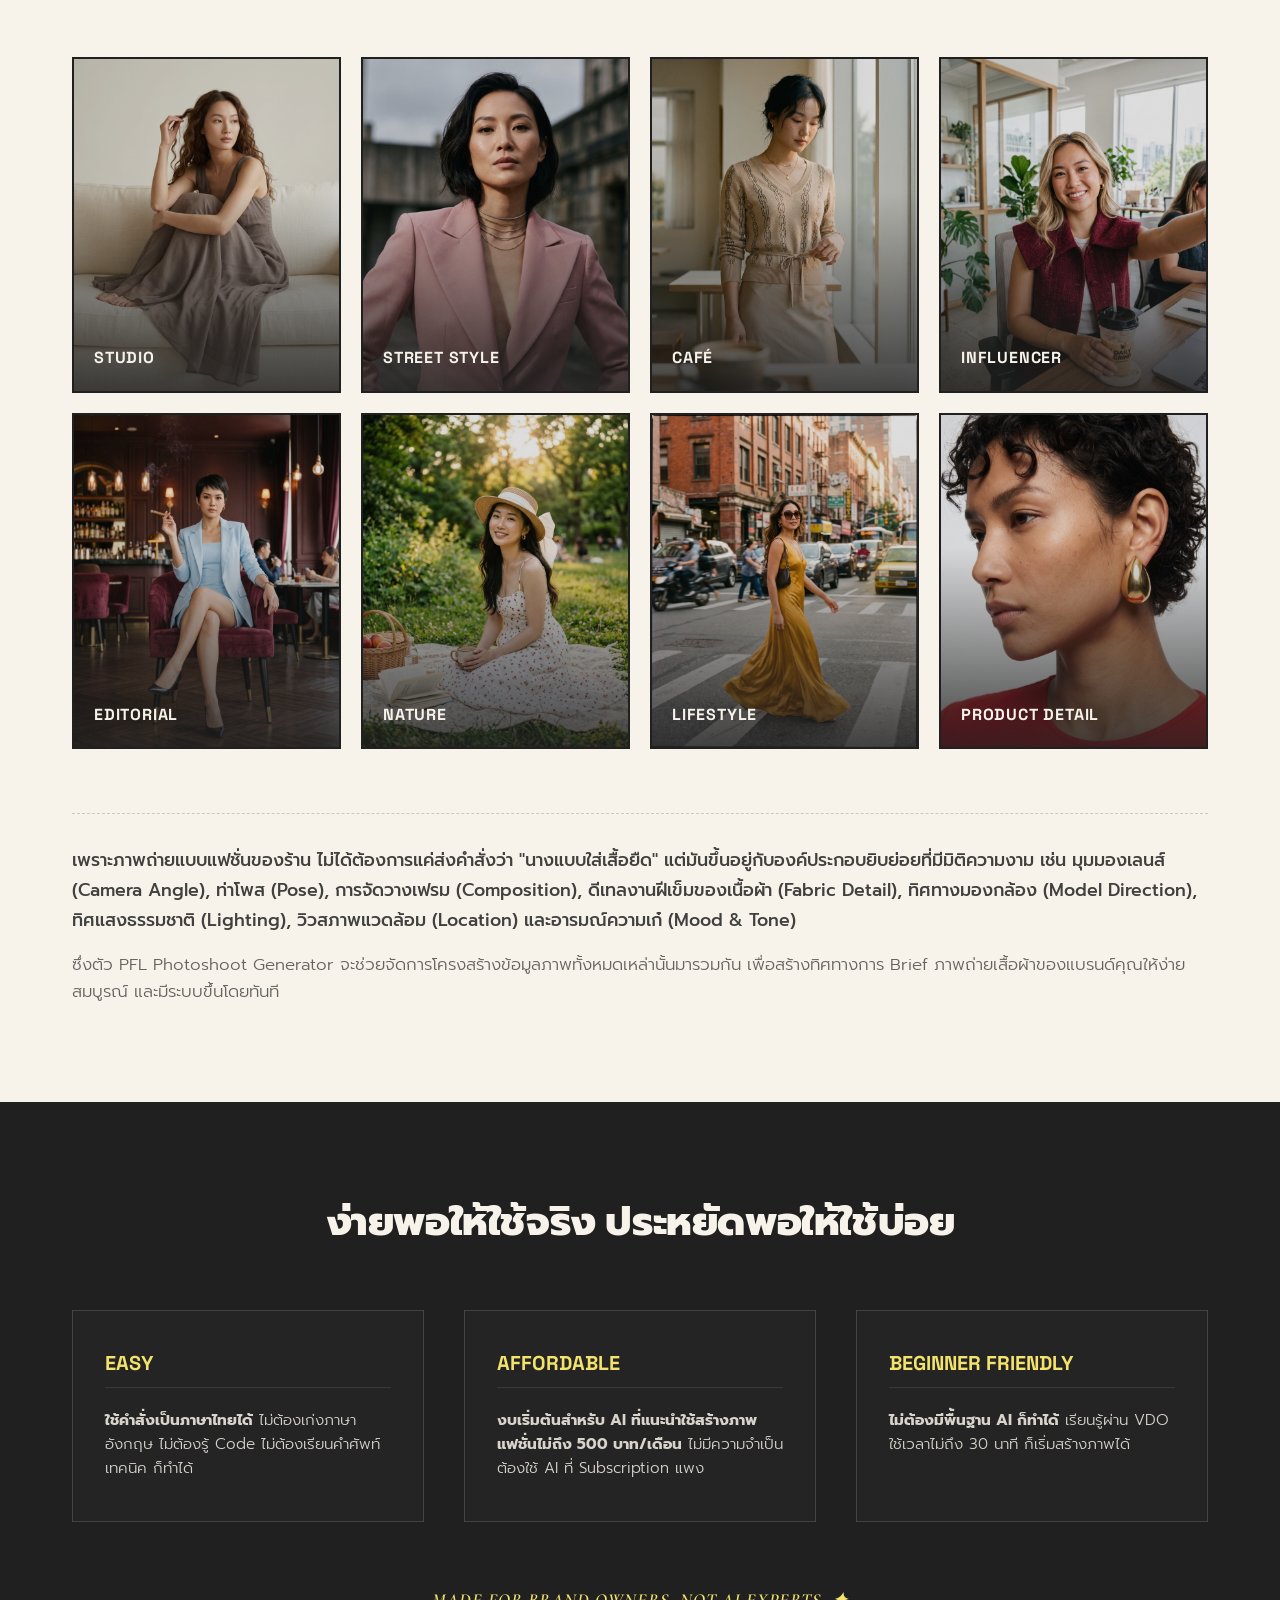
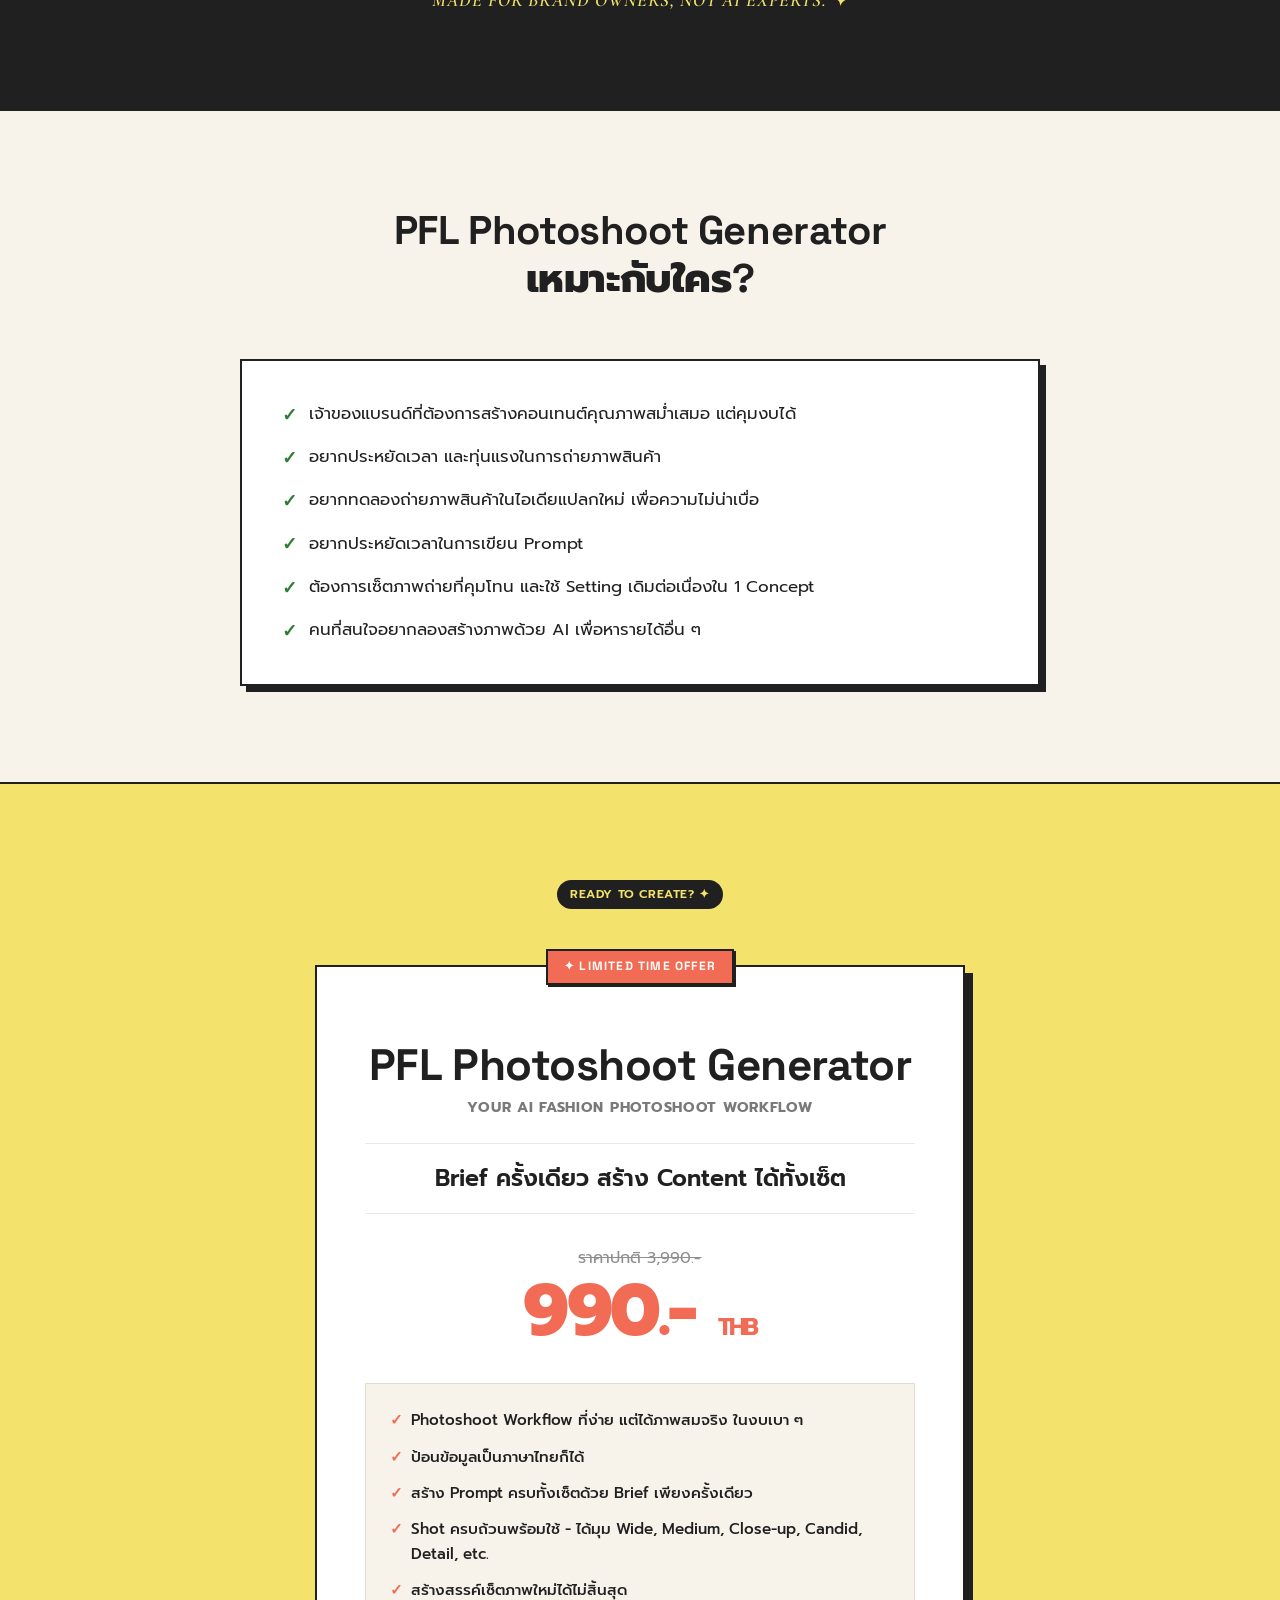
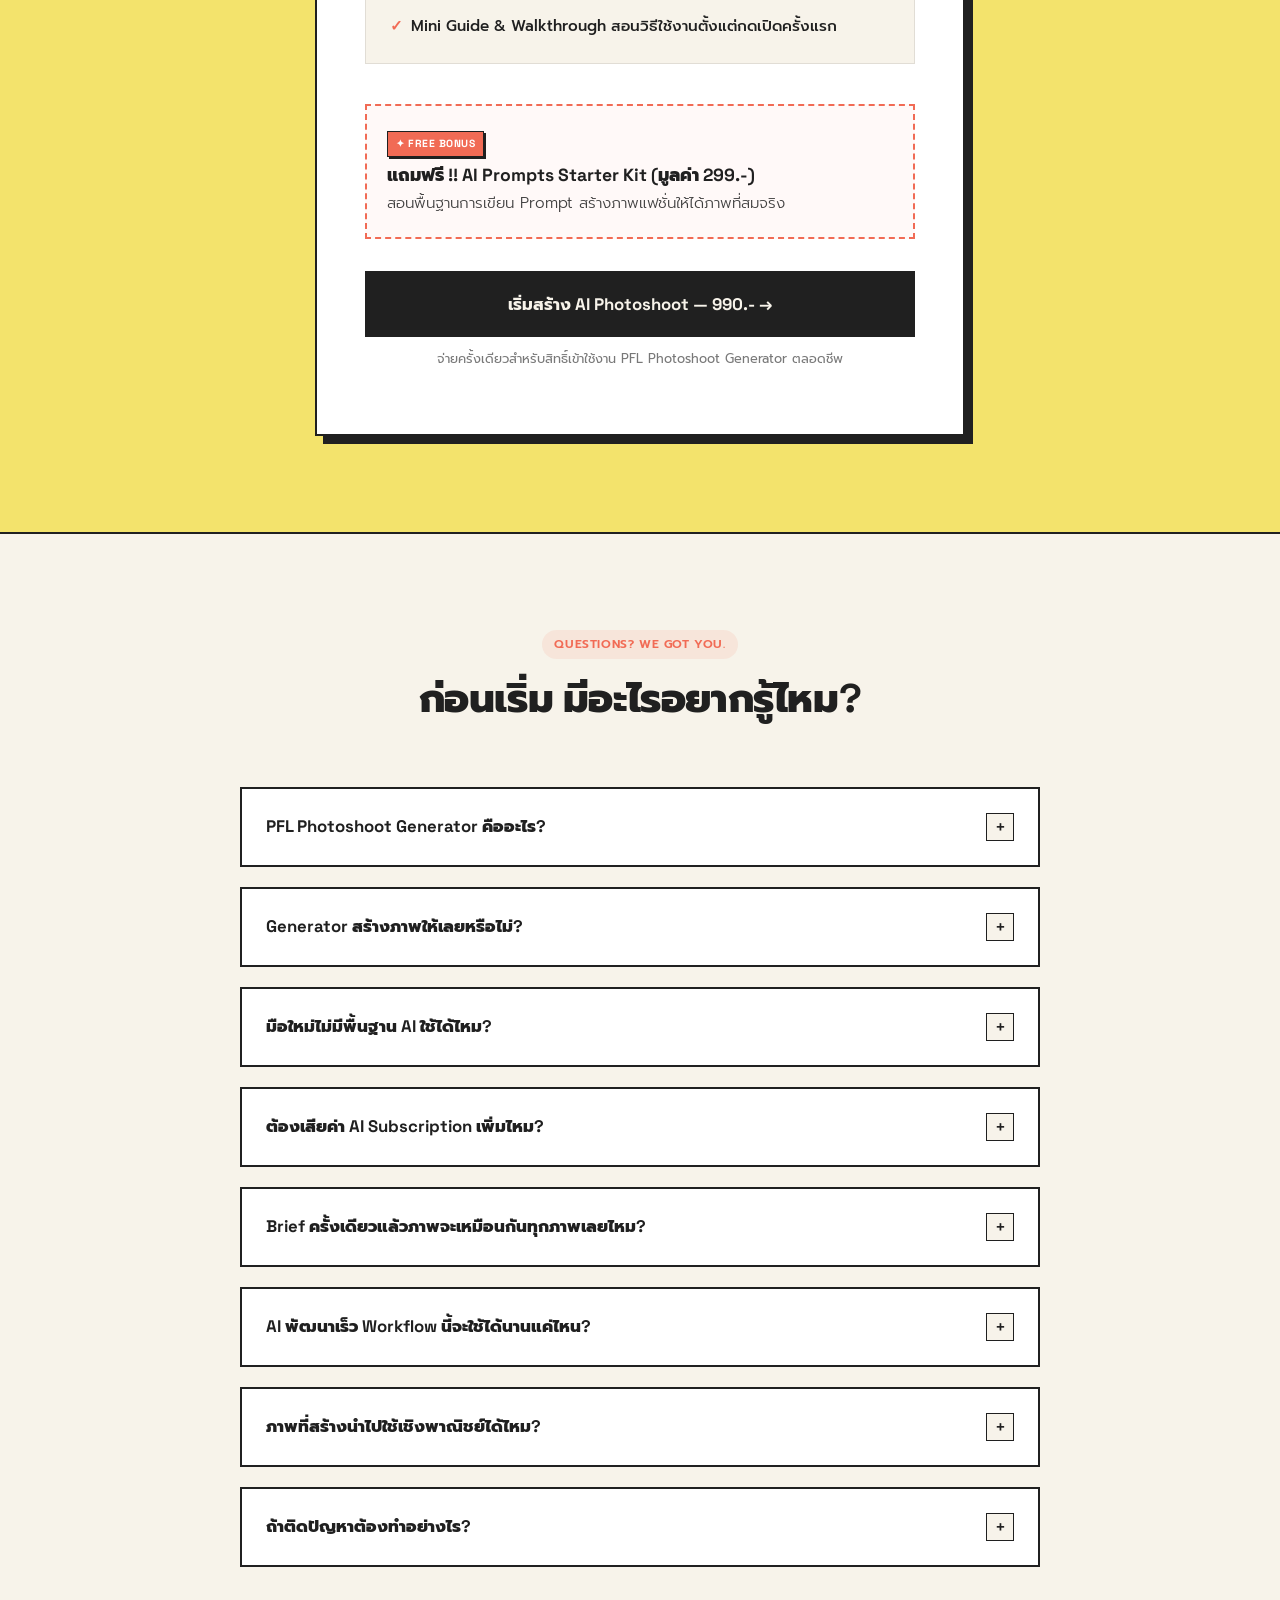
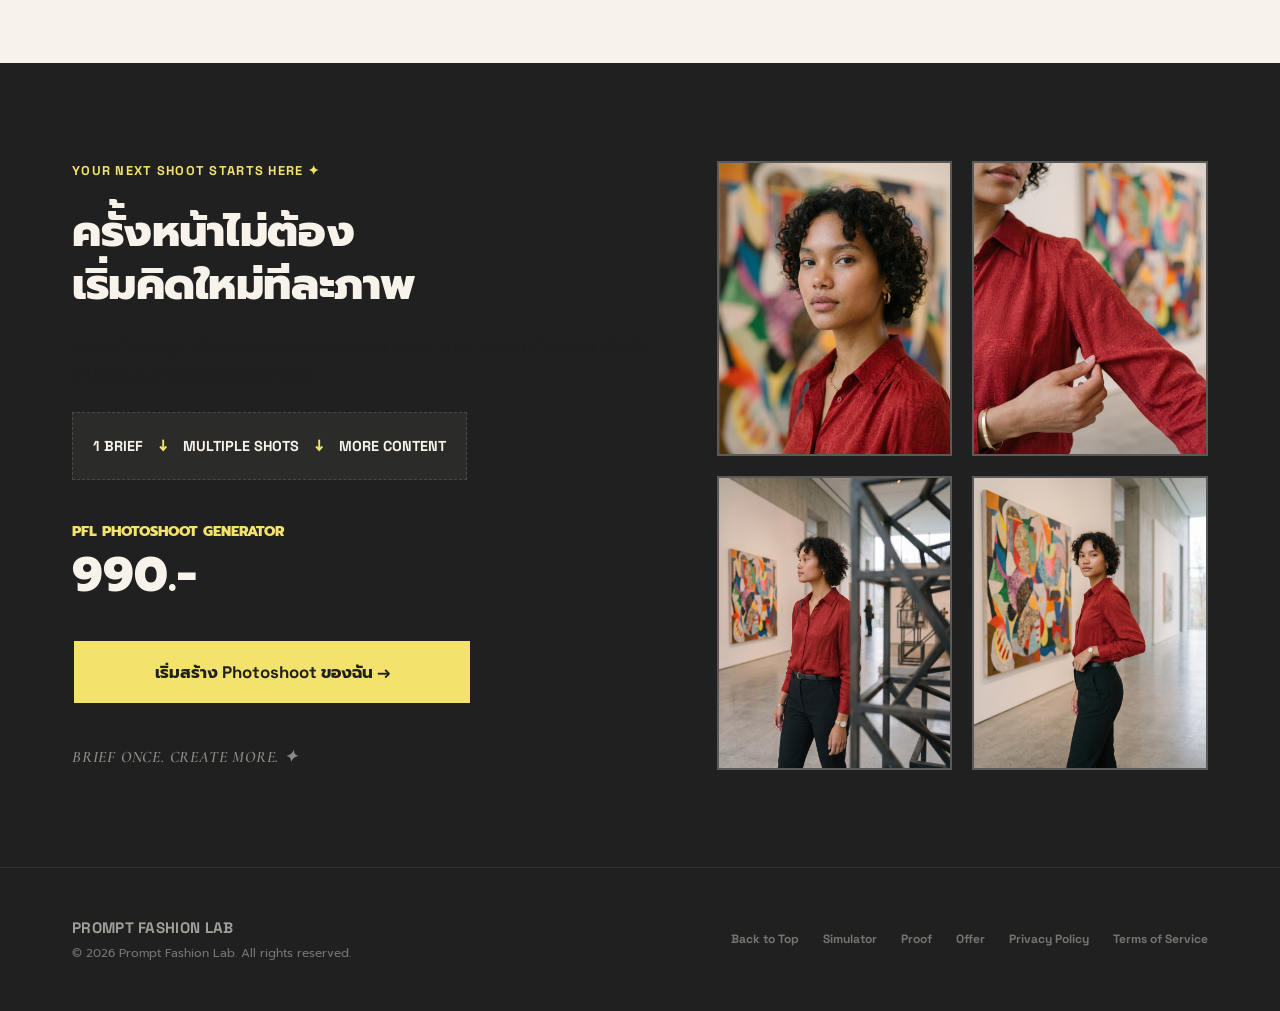
==== commit d1bd292d: "ปรับให้เป็ฯ "ขายสินค้าแฟชั่น" และ responsive" ====
--- a/index.html
+++ b/index.html
@@ -981,12 +981,12 @@
 
       <div class="audience-container reveal">
         <ul class="audience-list">
-          <li class="text-balance-thai">เจ้าของแบรนด์ที่ ต้องการสร้างคอนเทนต์คุณภาพสม่ำเสมอ แต่คุมงบได้</li>
-          <li class="text-balance-thai">อยากประหยัดเวลา และ ทุ่นแรง ในการถ่ายภาพสินค้า</li>
-          <li class="text-balance-thai">อยากทดลองถ่ายภาพสินค้าในไอเดียแปลกใหม่ เพื่อความไม่น่าเบื่อ</li>
-          <li class="text-balance-thai">อยากประหยัดเวลาในการเขียน Prompt</li>
-          <li class="text-balance-thai">ต้องการเซ็ตภาพถ่ายที่คุมที่ใช้ Setting เดิมต่อเนื่องใน 1 Concept</li>
-          <li class="text-balance-thai">คนที่สนใจอยากลองสร้างภาพด้วย AI เพื่อหารายได้อื่น ๆ</li>
+          <li><span>เจ้าของแบรนด์ที่ต้องการสร้างคอนเทนต์คุณภาพสม่ำเสมอ แต่คุมงบได้</span></li>
+          <li><span>อยากประหยัดเวลา และทุ่นแรงในการถ่ายภาพสินค้า</span></li>
+          <li><span>อยากทดลองถ่ายภาพสินค้าในไอเดียแปลกใหม่ เพื่อความไม่น่าเบื่อ</span></li>
+          <li><span>อยากประหยัดเวลาในการเขียน Prompt</span></li>
+          <li><span>ต้องการเซ็ตภาพถ่ายที่คุมโทน และใช้ Setting เดิมต่อเนื่องใน 1 Concept</span></li>
+          <li><span>คนที่สนใจอยากลองสร้างภาพด้วย AI เพื่อหารายได้อื่น ๆ</span></li>
         </ul>
       </div>
     </div>
--- a/styles.css
+++ b/styles.css
@@ -1367,7 +1367,7 @@
    ========================================================================== */
 .audience-container {
   max-width: 800px;
-  margin: 4rem auto 0;
+  margin: 3.5rem auto 0;
   background-color: var(--color-white);
   border: 2px solid var(--color-black);
   padding: 2.5rem;
@@ -1379,21 +1379,55 @@
   display: flex;
   flex-direction: column;
   gap: 1rem;
-  margin-bottom: 2rem;
+  margin-bottom: 0;
 }
 
 .audience-list li {
   font-size: 1.05rem;
-  display: flex;
-  align-items: start;
+  line-height: 1.6;
+  display: flex;
+  align-items: flex-start;
   gap: 0.75rem;
+  word-break: normal;
+  overflow-wrap: break-word;
 }
 
 .audience-list li::before {
   content: "✓";
   color: #2e7d32;
   font-weight: 800;
+  font-size: 1.1rem;
+  line-height: 1.5;
   flex-shrink: 0;
+  margin-top: 0.05rem;
+}
+
+.audience-list li span {
+  flex: 1;
+  min-width: 0;
+}
+
+@media (max-width: 768px) {
+  .audience-container {
+    margin: 2rem auto 0;
+    padding: 1.5rem 1.25rem;
+    box-shadow: 4px 4px 0 var(--color-black);
+  }
+
+  .audience-list {
+    gap: 0.85rem;
+  }
+
+  .audience-list li {
+    font-size: 0.95rem;
+    line-height: 1.55;
+    gap: 0.6rem;
+  }
+
+  .audience-list li::before {
+    font-size: 1rem;
+    line-height: 1.55;
+  }
 }
 
 .audience-trust-box {
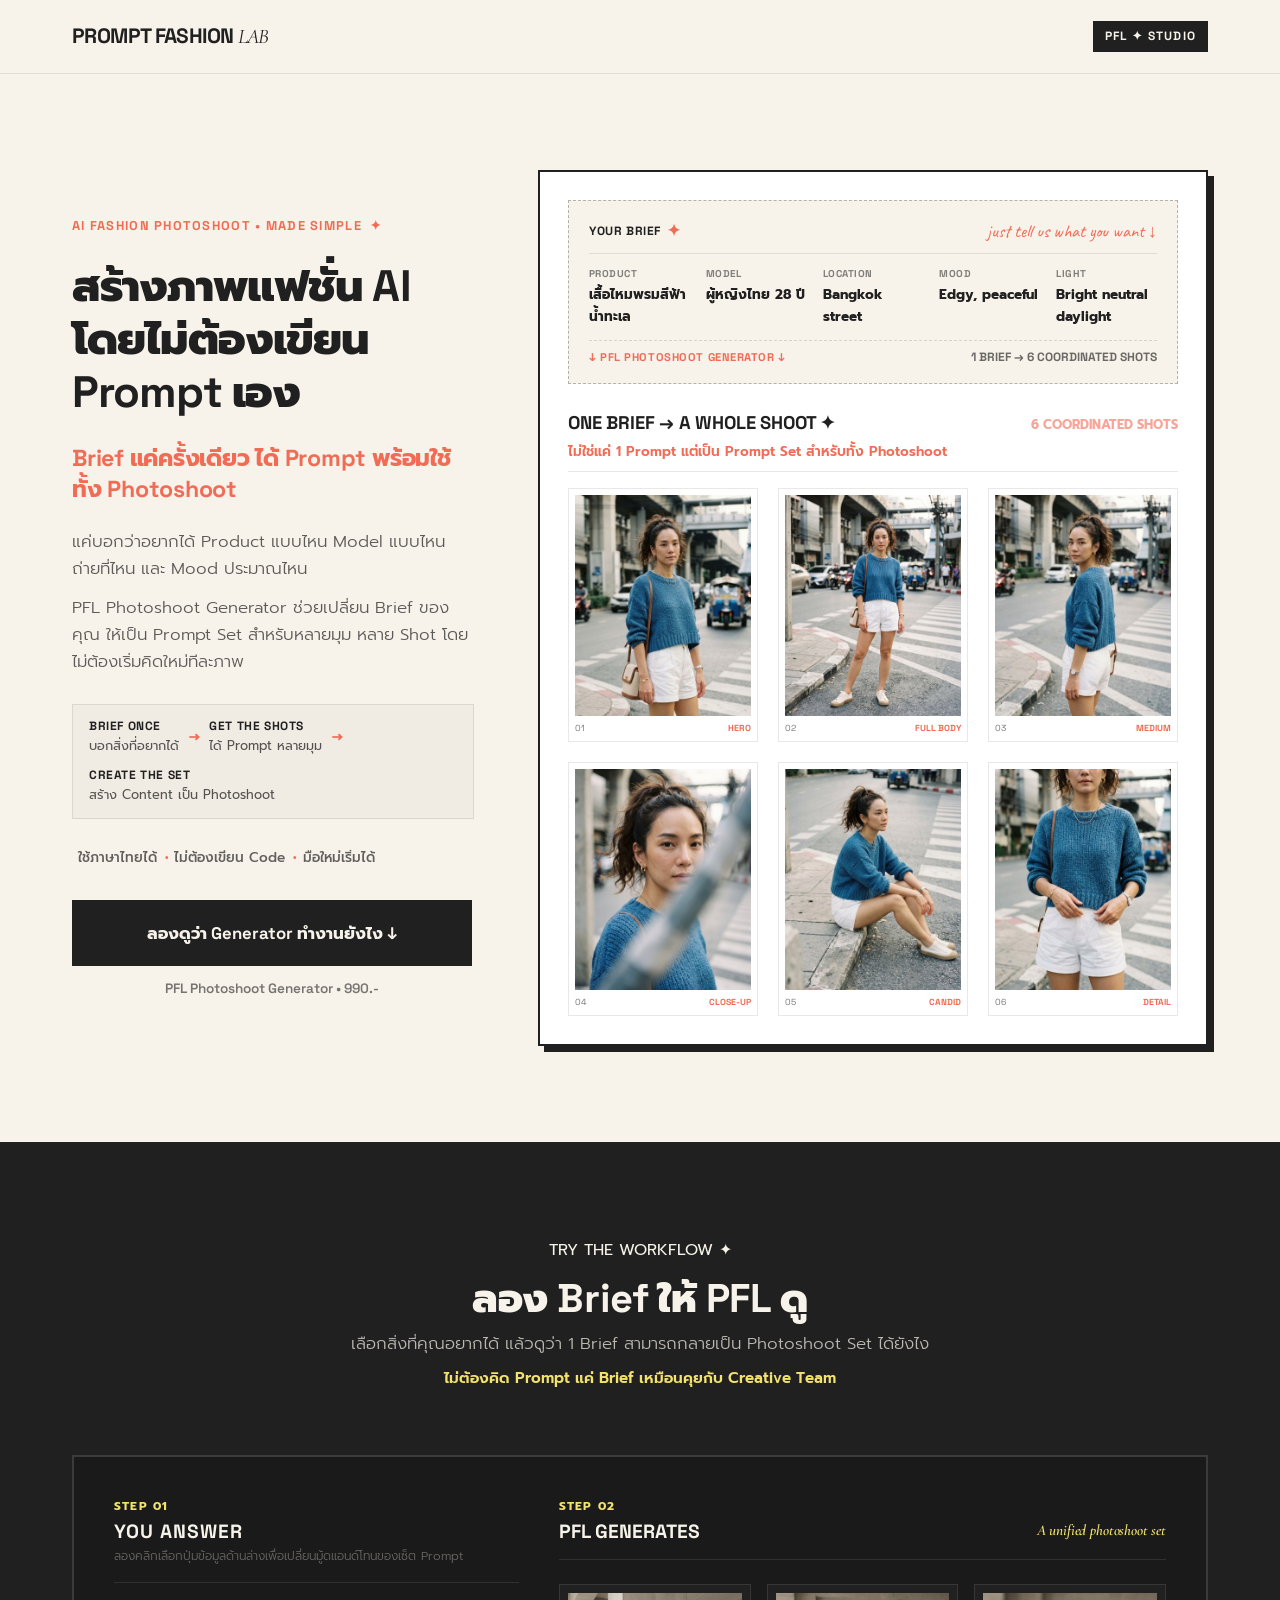
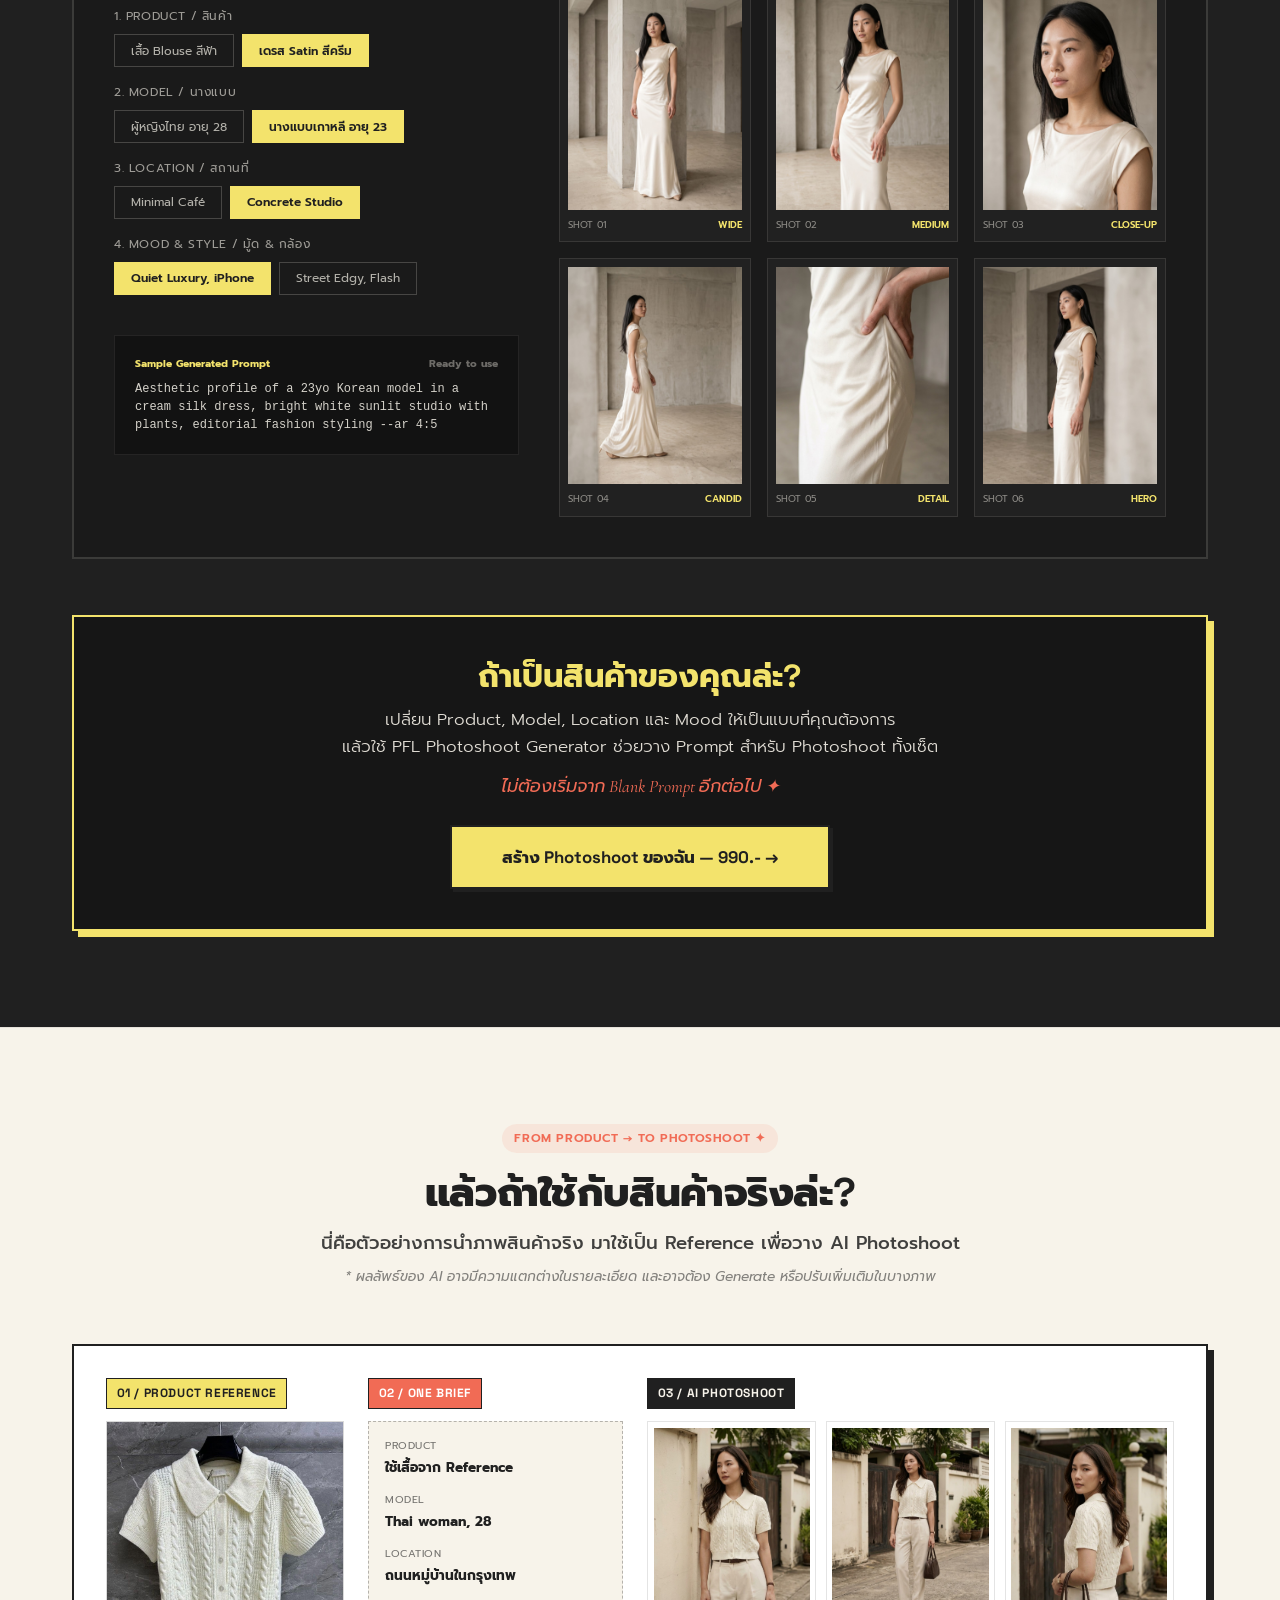
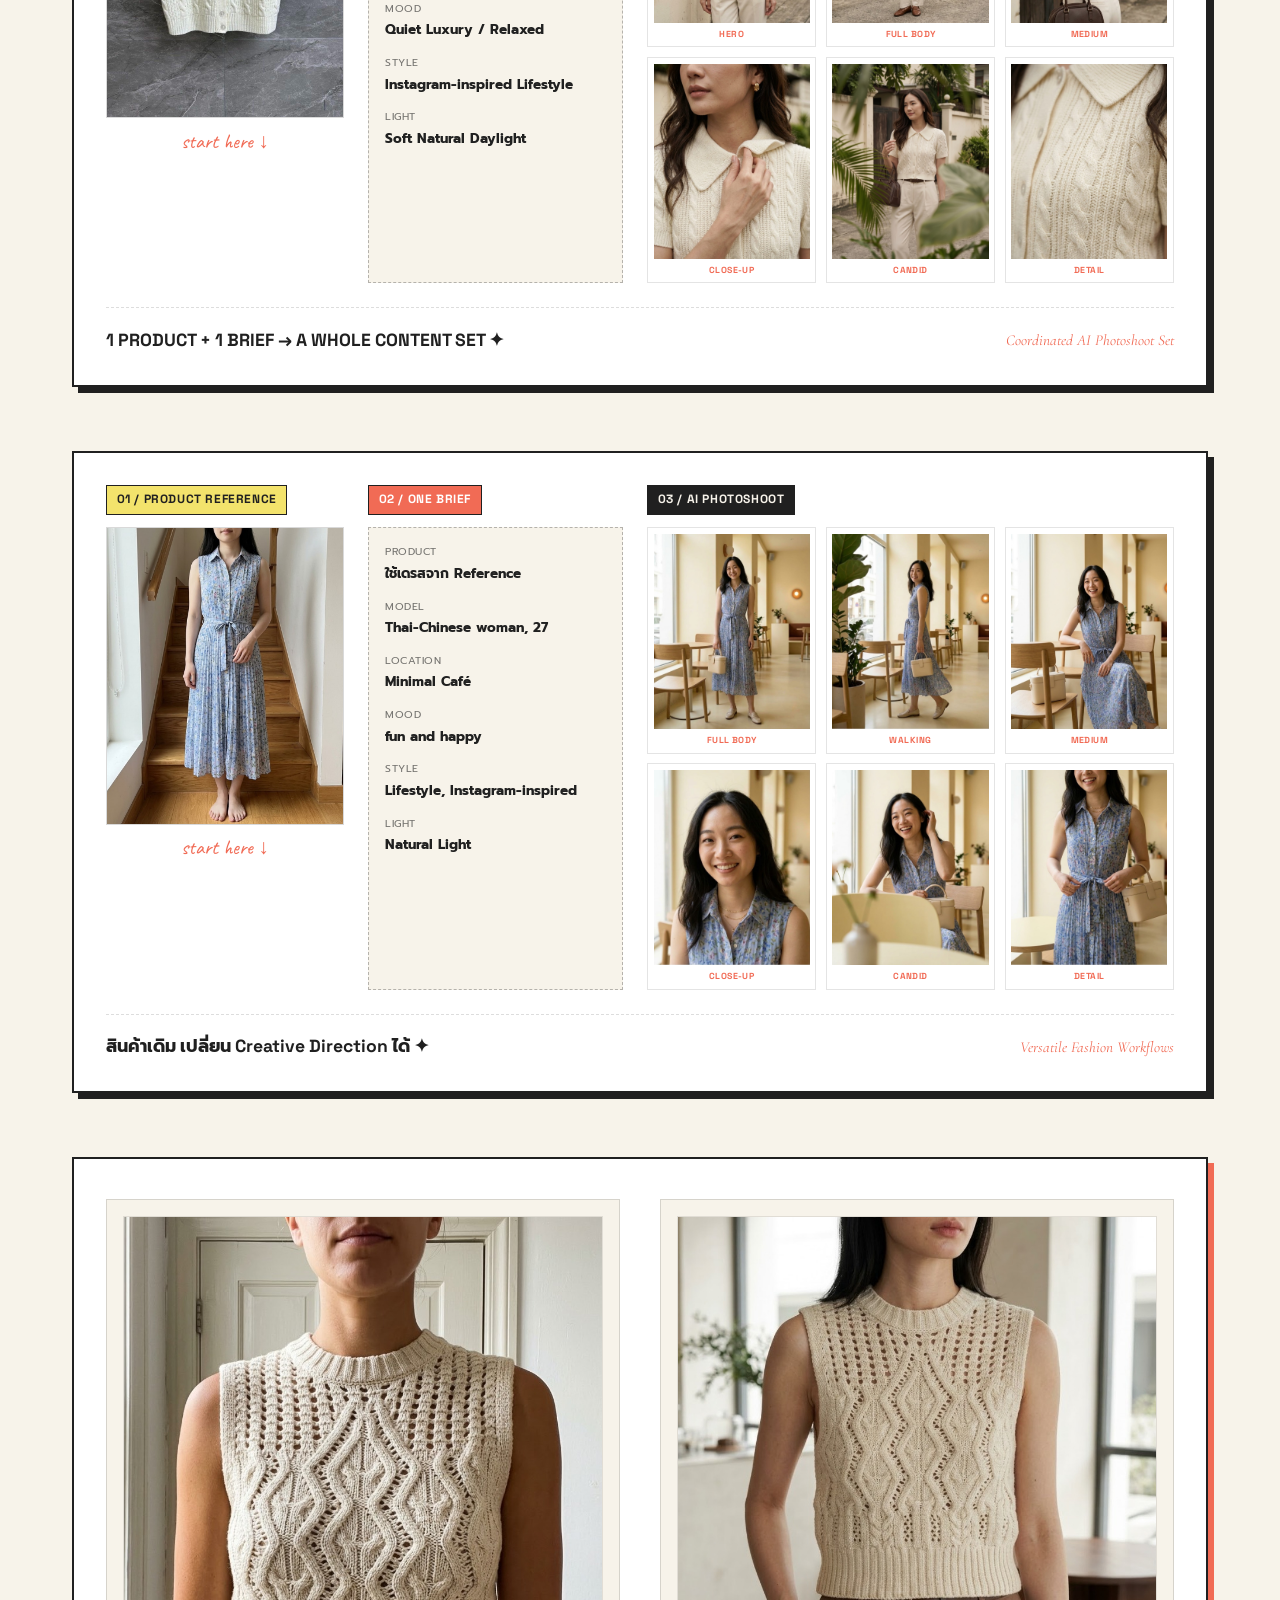
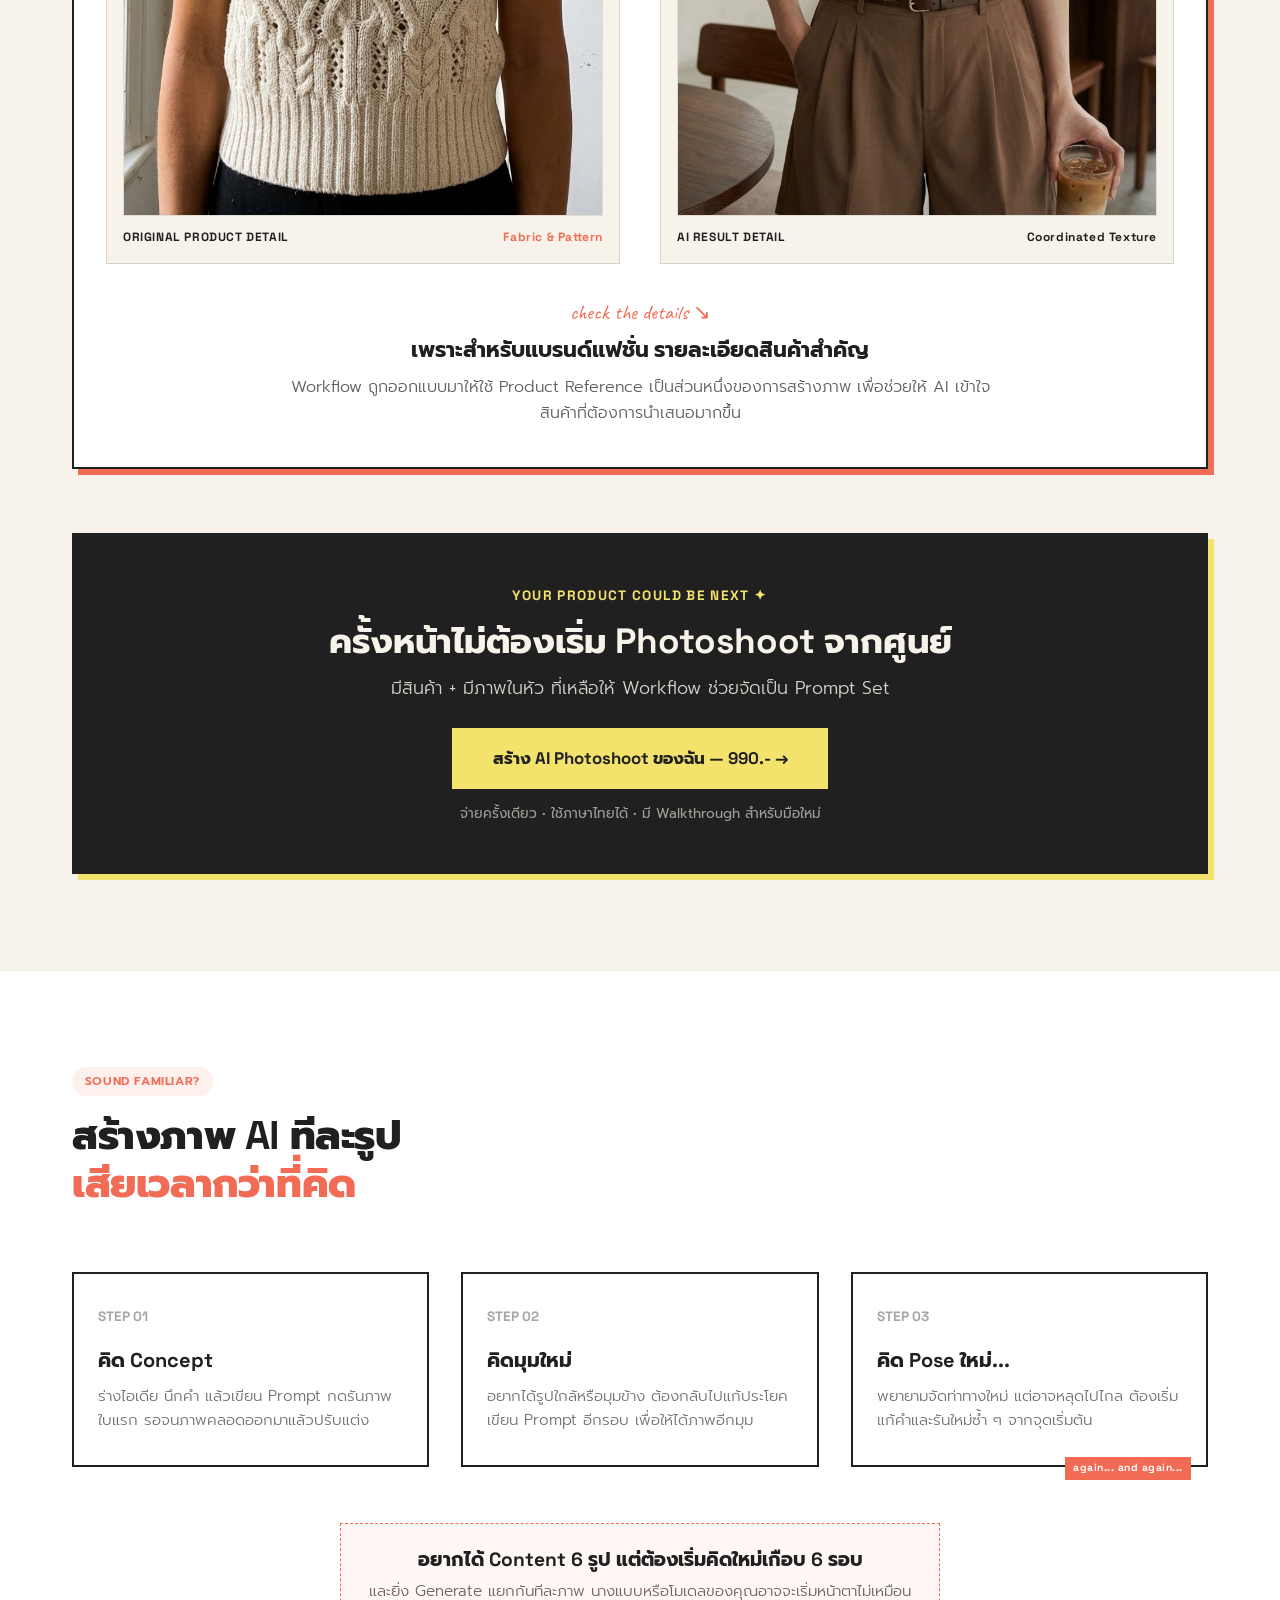
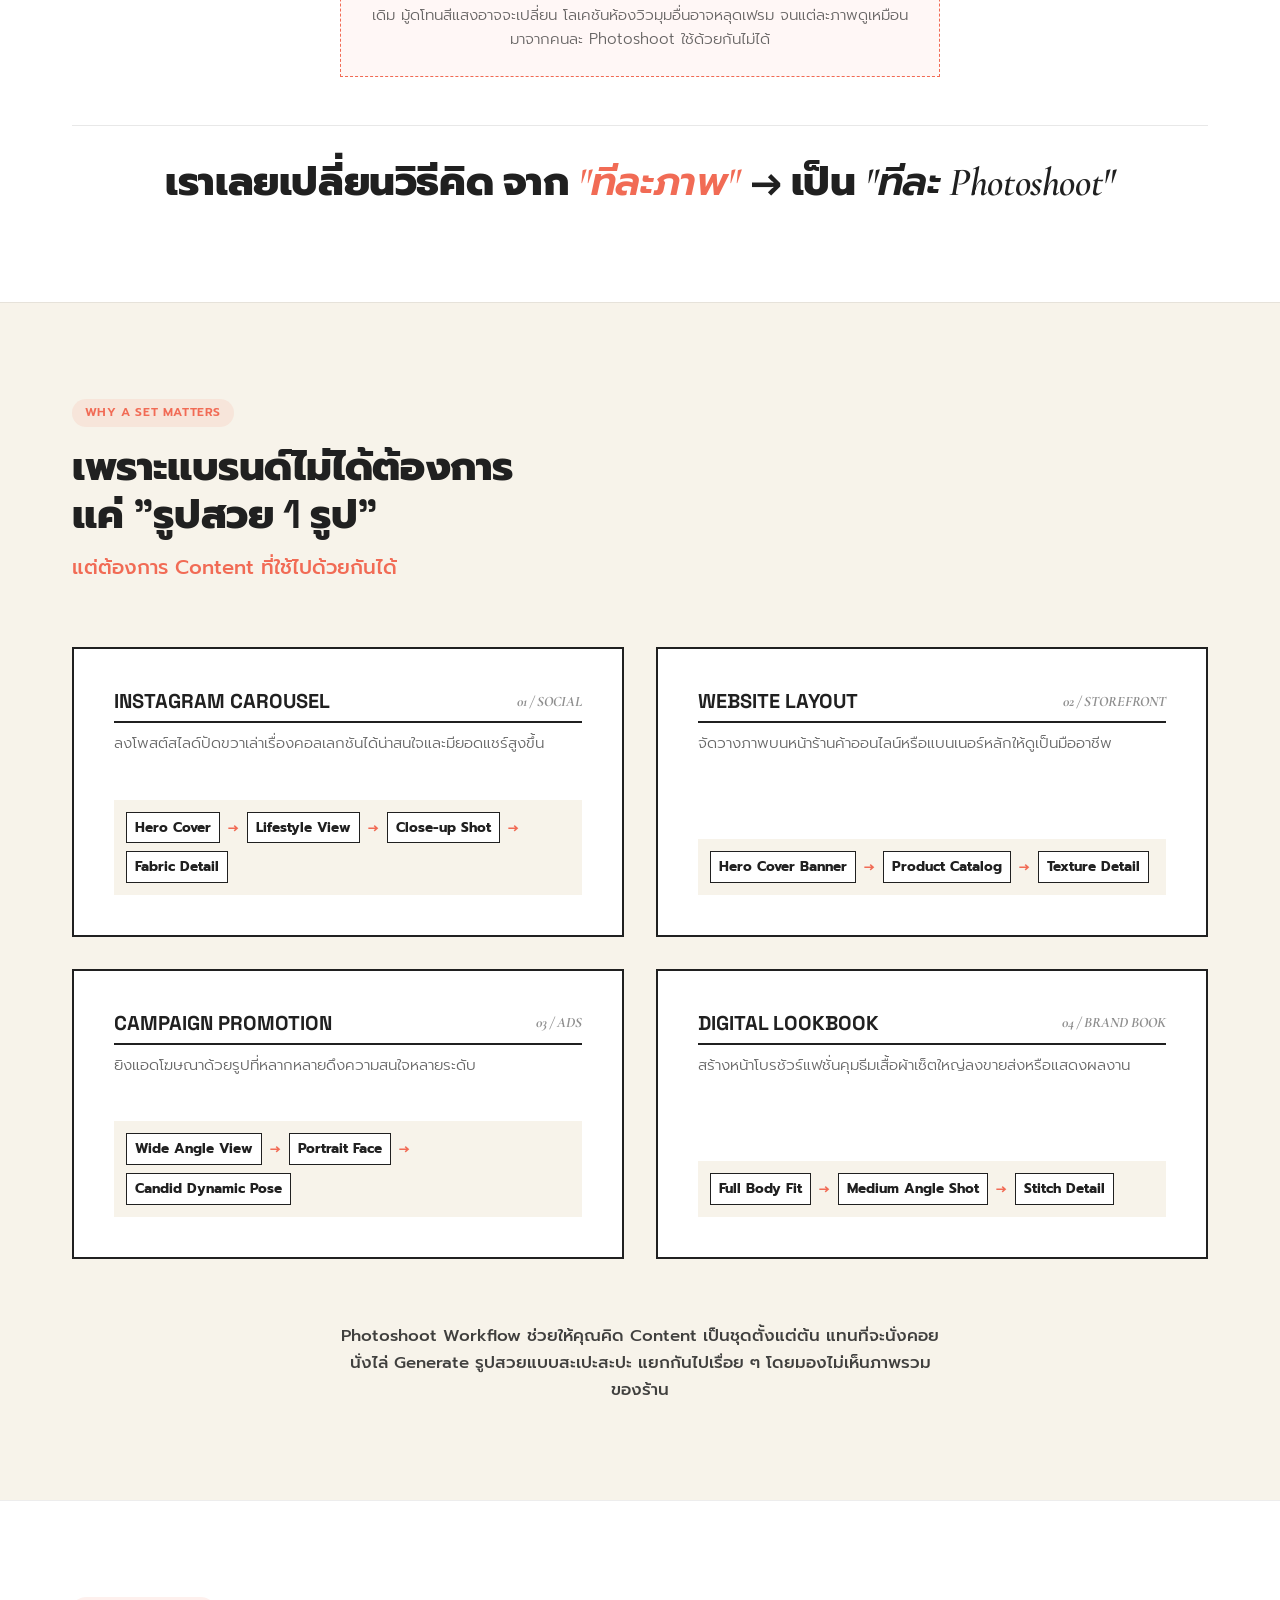
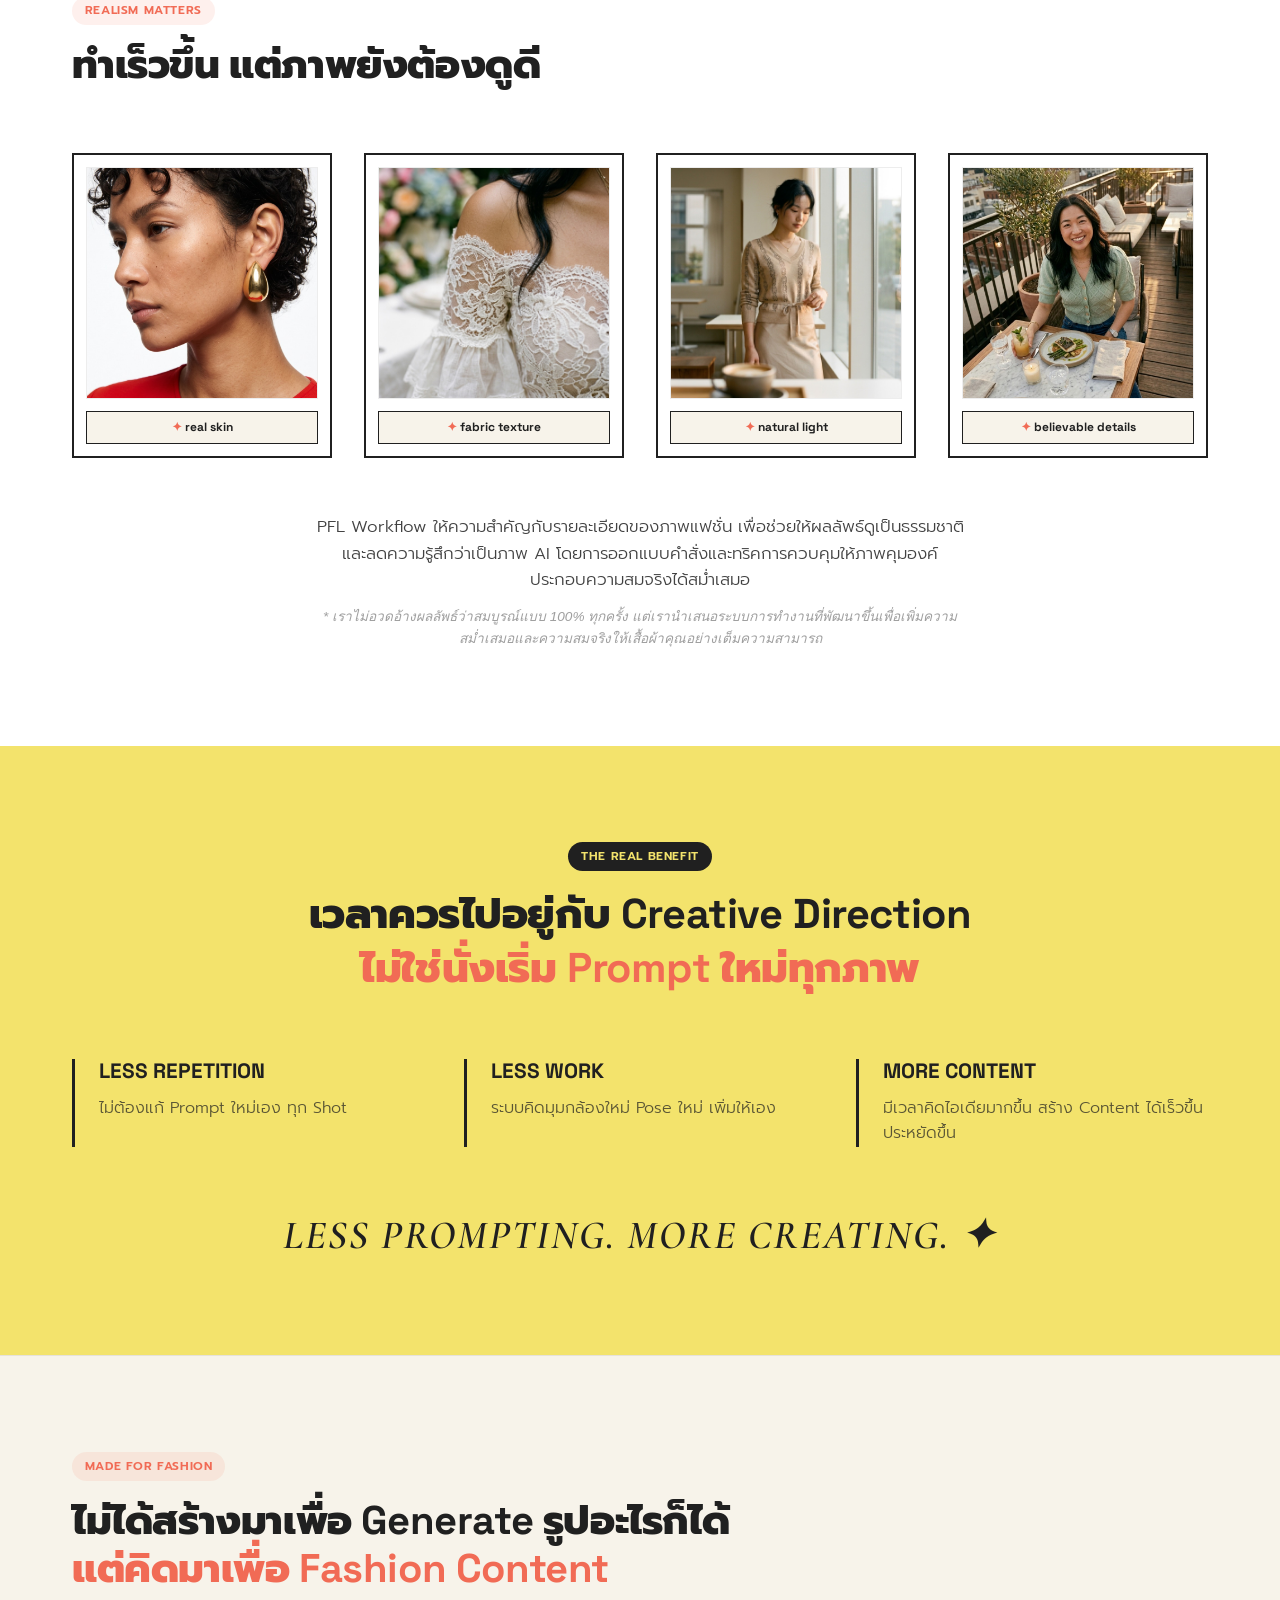
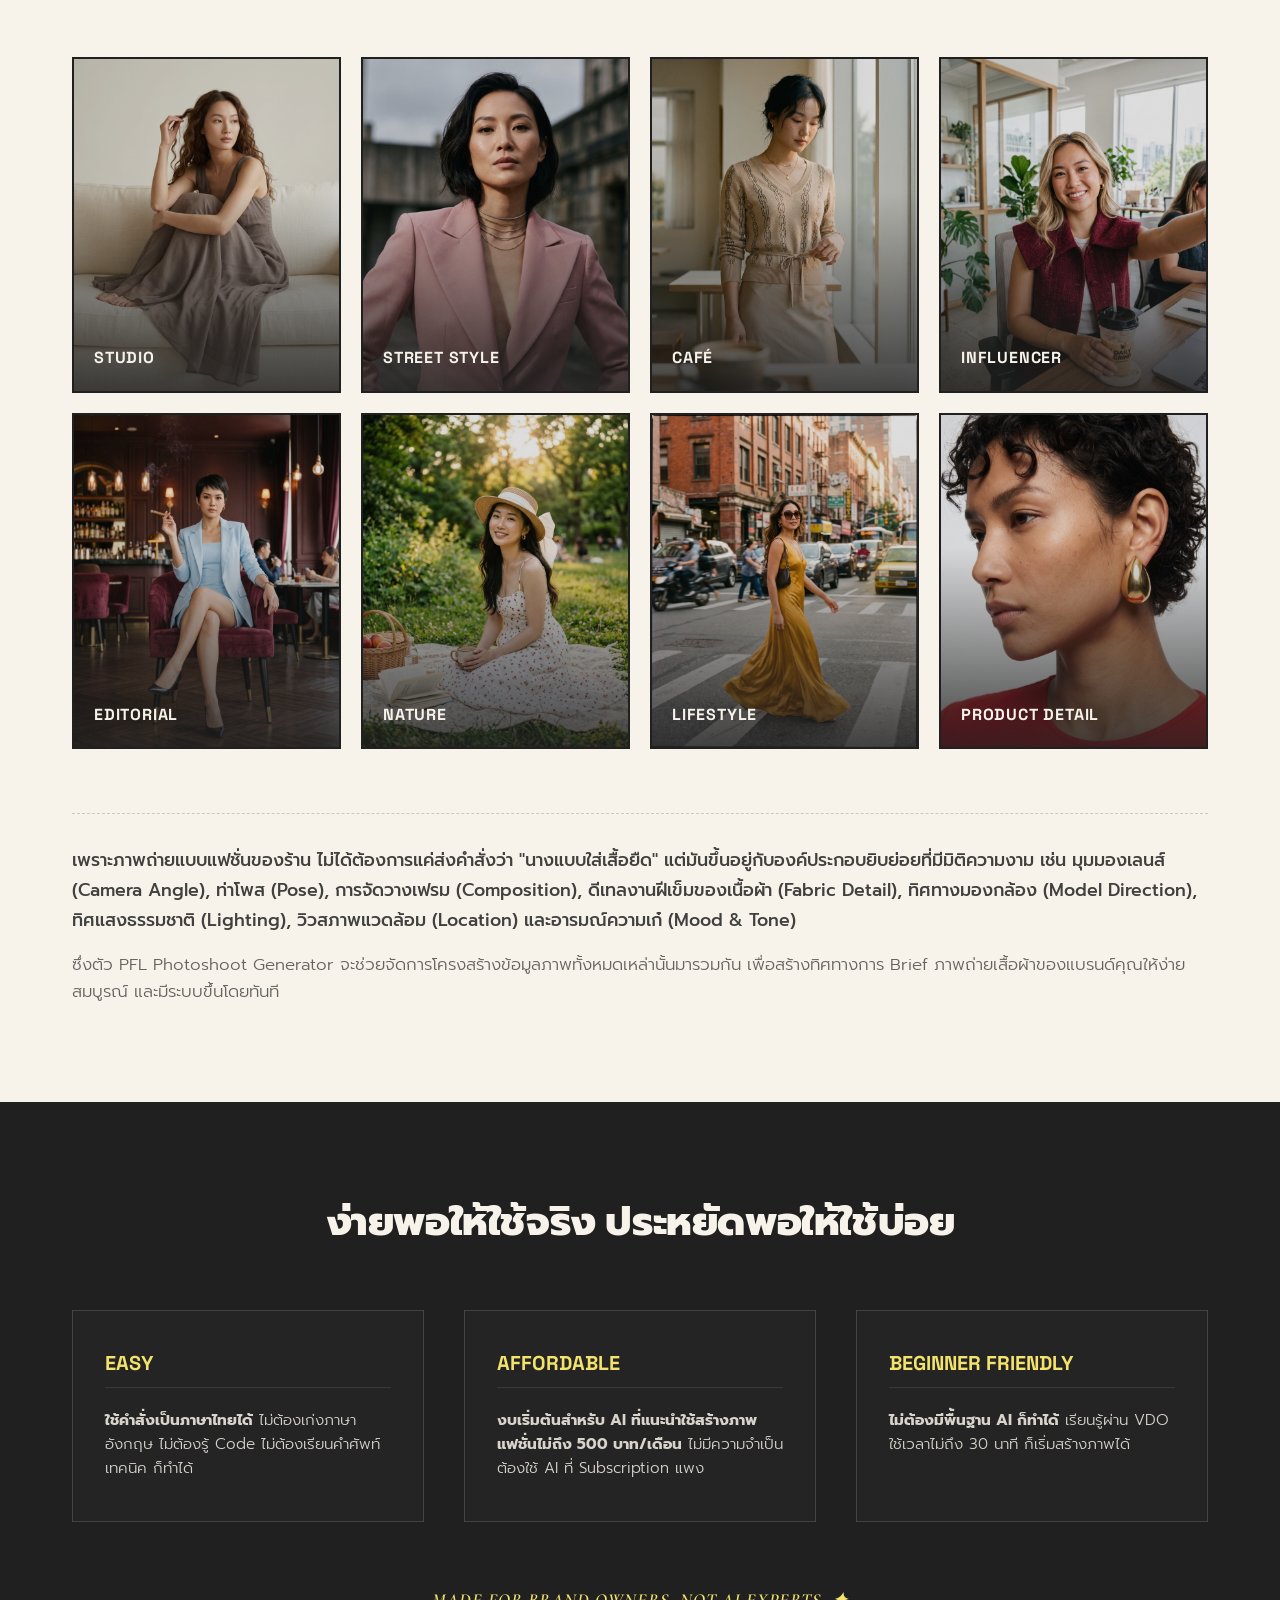
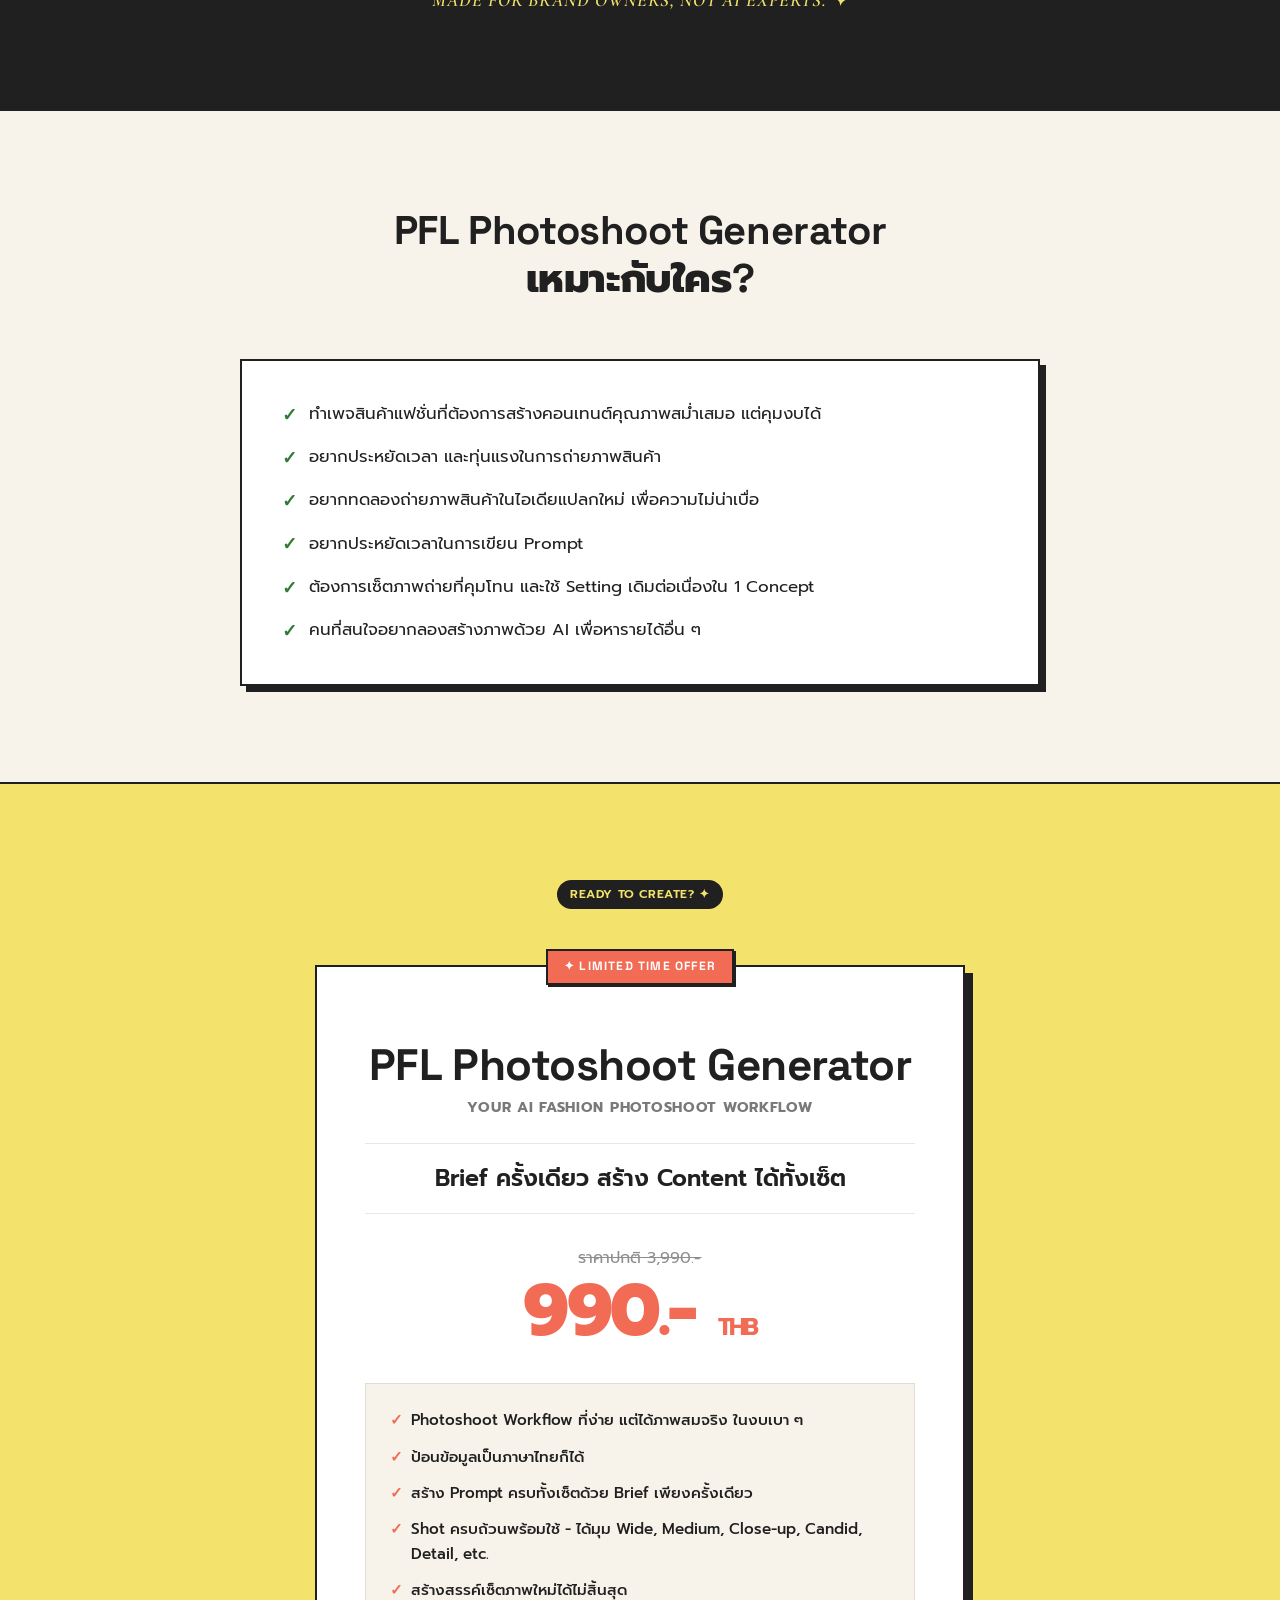
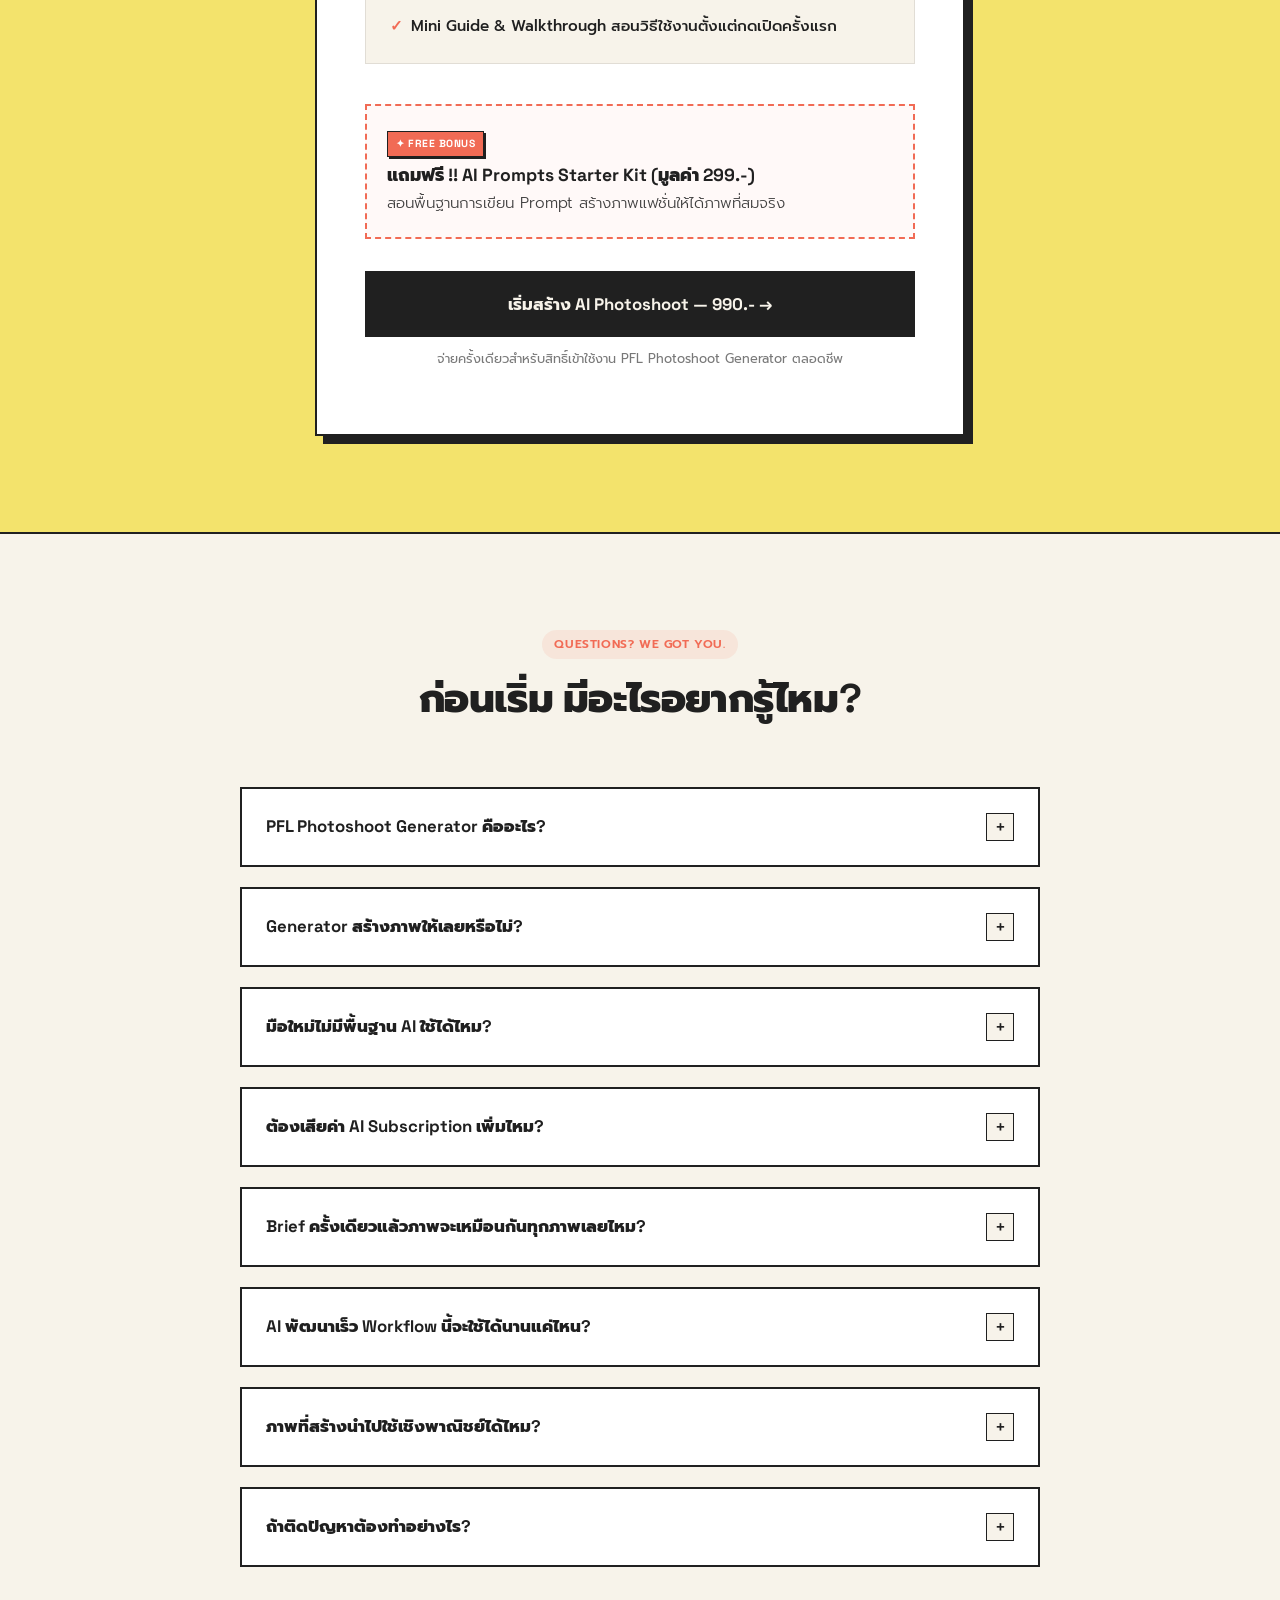
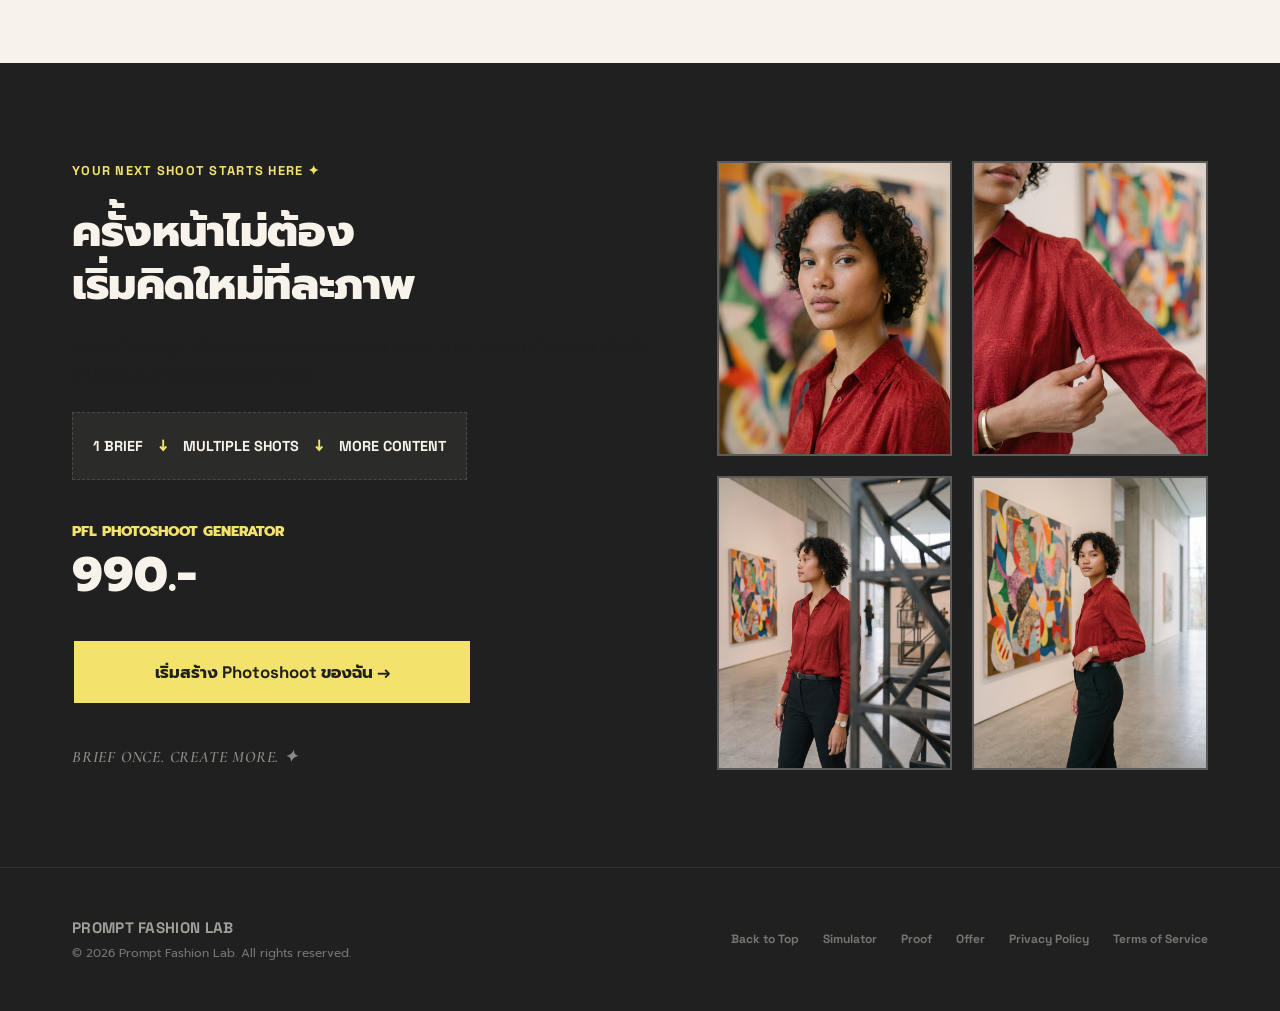
==== commit 060979f7: "เปลี่ยนคำว่าเจ้าของแบรนด์" ====
--- a/index.html
+++ b/index.html
@@ -981,7 +981,7 @@
 
       <div class="audience-container reveal">
         <ul class="audience-list">
-          <li><span>เจ้าของแบรนด์ที่ต้องการสร้างคอนเทนต์คุณภาพสม่ำเสมอ แต่คุมงบได้</span></li>
+          <li><span>ทำเพจสินค้าแฟชั่นที่ต้องการสร้างคอนเทนต์คุณภาพสม่ำเสมอ แต่คุมงบได้</span></li>
           <li><span>อยากประหยัดเวลา และทุ่นแรงในการถ่ายภาพสินค้า</span></li>
           <li><span>อยากทดลองถ่ายภาพสินค้าในไอเดียแปลกใหม่ เพื่อความไม่น่าเบื่อ</span></li>
           <li><span>อยากประหยัดเวลาในการเขียน Prompt</span></li>
